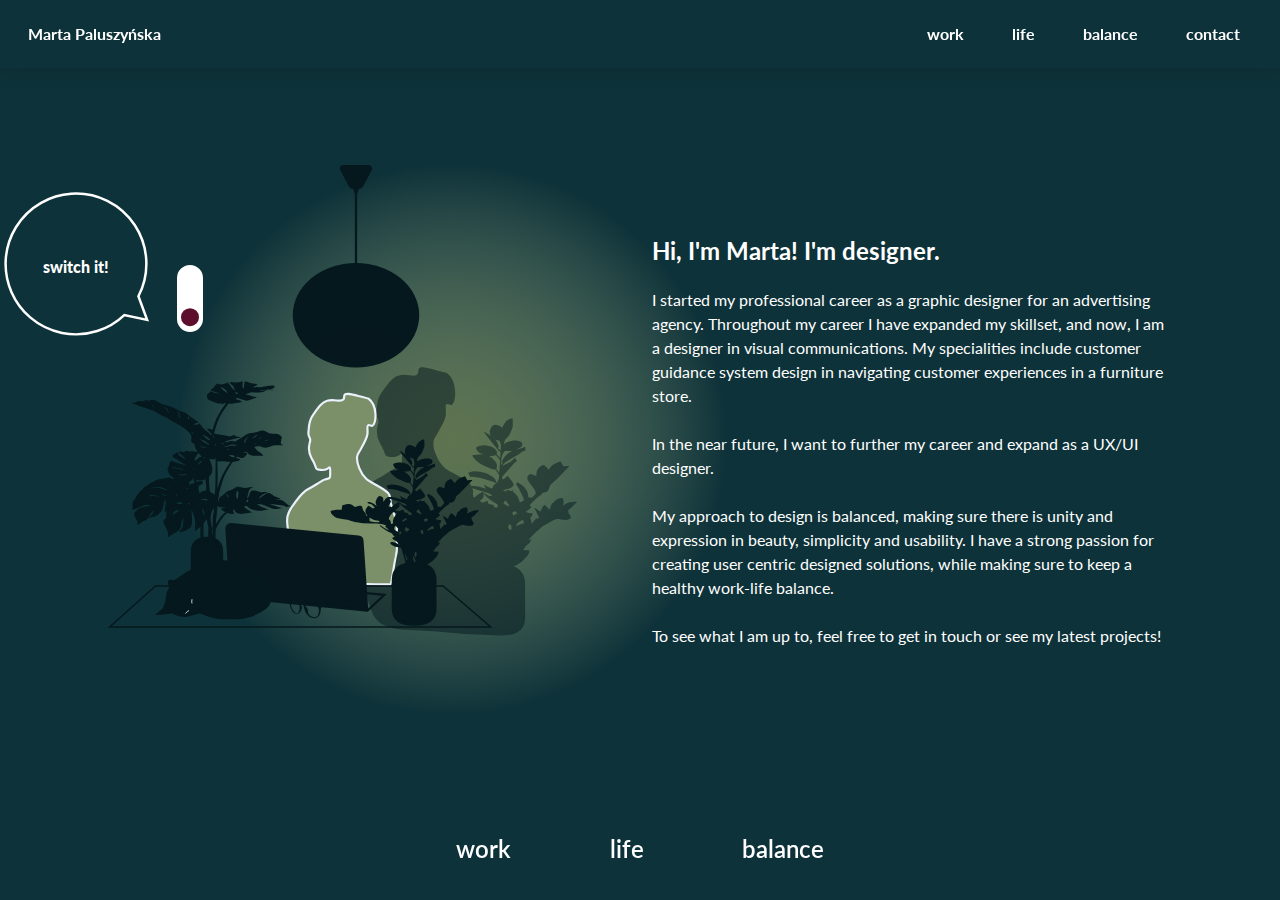
==== index.html @ 0dd23260 "Functions for contact form" ====
<!DOCTYPE html><html><head><meta charSet="utf-8"/><meta http-equiv="x-ua-compatible" content="ie=edge"/><meta name="viewport" content="width=device-width, initial-scale=1, shrink-to-fit=no"/><style data-href="/styles.e9f04a2905cfd42b1a55.css">@keyframes Timeline-module--spinAround--3shVb{0%{transform:rotate(0deg)}to{transform:rotate(359deg)}}.Timeline-module--timeline__item--1wb_O:before{width:1rem;height:1rem;border-radius:50%;background-color:#0e3239}@media screen and (max-width:1023px){.Timeline-module--timeline__item--1wb_O:before{width:.66667rem;height:.66667rem}}.Timeline-module--timeline__item--1wb_O:after{background-color:#0e3239;width:.25rem}@media screen and (max-width:1023px){.Timeline-module--timeline__item--1wb_O:after{width:.125rem}}.Timeline-module--timeline--1zom0{max-width:80%;margin-left:10%;margin-right:5%}.Timeline-module--timeline__row--2Rsdr:last-child .Timeline-module--timeline__item--1wb_O:after{display:none}.Timeline-module--timeline__row--2Rsdr.Timeline-module--row-reverse--ThsFJ{flex-direction:row-reverse}.Timeline-module--timeline__row--2Rsdr.Timeline-module--row-reverse--ThsFJ .Timeline-module--timeline__item--1wb_O{padding-right:5%!important}.Timeline-module--timeline__row--2Rsdr.Timeline-module--row-reverse--ThsFJ .Timeline-module--timeline__item--1wb_O:after,.Timeline-module--timeline__row--2Rsdr.Timeline-module--row-reverse--ThsFJ .Timeline-module--timeline__item--1wb_O:before{left:auto;right:0;transform:translateX(50%)}@media screen and (max-width:1023px){.Timeline-module--timeline__row--2Rsdr.Timeline-module--row-reverse--ThsFJ .Timeline-module--timeline__item--1wb_O:after,.Timeline-module--timeline__row--2Rsdr.Timeline-module--row-reverse--ThsFJ .Timeline-module--timeline__item--1wb_O:before{left:0;right:auto;transform:translateX(-50%)}}.Timeline-module--timeline__row--2Rsdr.Timeline-module--row-reverse--ThsFJ .Timeline-module--timeline__image--clbpn{justify-content:flex-start;padding-left:10%!important}.Timeline-module--timeline__image--clbpn,.Timeline-module--timeline__item--1wb_O{padding-bottom:7%}.Timeline-module--timeline__item--1wb_O{position:relative;padding-left:5%!important}@media screen and (max-width:1023px){.Timeline-module--timeline__item--1wb_O{padding-left:15%!important}}.Timeline-module--timeline__item--1wb_O:after,.Timeline-module--timeline__item--1wb_O:before{content:"";position:absolute;top:1rem;left:0;transform:translateX(-50%)}.Timeline-module--timeline__item--1wb_O:after{height:100%}.Timeline-module--timeline__item--1wb_O .title{margin-bottom:0;line-height:1.3}.Timeline-module--timeline__item--1wb_O .date{margin-bottom:21px}.Timeline-module--timeline__item--1wb_O .button{margin-top:2rem}.Timeline-module--timeline__image--clbpn{padding-right:10%!important;display:flex;align-items:center;justify-content:flex-end}.Timeline-module--timeline__image--clbpn svg{overflow:visible}.Timeline-module--timeline__image--main--39Ttt{justify-content:space-evenly}@media screen and (max-width:1023px){.Timeline-module--timeline__image--clbpn{display:none!important}}@keyframes Dots-module--spinAround--2aaSt{0%{transform:rotate(0deg)}to{transform:rotate(359deg)}}.Dots-module--dot--fF0vj{width:12px;padding-top:12px;display:none;position:relative;margin:0 .5rem}.Dots-module--dot--fF0vj:after,.Dots-module--dot--fF0vj:before{content:"";position:absolute;top:0;left:0;width:100%;height:100%;border-radius:50%}.Dots-module--dot--fF0vj:before{display:block;border:2px solid #fff}.Dots-module--dot--fF0vj:after{display:none;background-color:#fff;width:calc(100% - 6px);height:calc(100% - 6px);top:3px;left:3px}.Dots-module--dots--1yBTw{display:flex;justify-content:center}.Dots-module--dots__wrapper--clcFT{position:absolute;padding-bottom:1rem;bottom:0;left:0;right:0}@media screen and (max-width:1023px){.Dots-module--dot--fF0vj{display:block}}.Dots-module--primary--3fkqx:before{border-color:#5d0923}.Dots-module--primary--3fkqx:after{background-color:#5d0923}.Dots-module--active--qB0cb:after{display:block}.Links-module--link-text--3ig0I{transition:.15s ease-in-out}@keyframes Links-module--spinAround--1_sIM{0%{transform:rotate(0deg)}to{transform:rotate(359deg)}}.Links-module--link--37xx1{width:.5rem;padding-top:.5rem;background-color:#4a4a4a;border-radius:50%}.Links-module--links--1oGUb{display:flex;justify-content:space-between;max-width:400px;align-items:baseline;margin:auto}.Links-module--links-wrapper--1X_ev{position:absolute;top:calc(100vh - 85px);width:100%;z-index:1000}@media screen and (max-width:1023px){.Links-module--links-wrapper--1X_ev{display:none}}.Links-module--link-text--3ig0I{font-size:24px;font-weight:600;color:#5d0e2c;padding:1rem;display:inline-block;transform-origin:center 40px;transform:scale(1);-webkit-font-smoothing:subpixel-antialiased;-webkit-backface-visibility:hidden;backface-visibility:hidden;will-change:transform}.Links-module--link-text--3ig0I.Links-module--active--3kEHR,.Links-module--link-text--3ig0I:hover{transform:scale(1.4) scaleZ(1)}.Links-module--inverse--1I9pp .Links-module--link-text--3ig0I,.Links-module--inverse--1I9pp .Links-module--link-text--3ig0I:hover{color:#fff}.Links-module--link-text--3ig0I:hover{color:#310717}.link-text.active{transform-origin:center 23px;line-height:0}.hero{background-color:rgba(179,199,155,.2);overflow-x:hidden}.hero .subtitle{font-size:1rem;line-height:1.5;max-width:500px;margin:auto}@media screen and (max-width:1023px){.cursor{display:none}}.BalanceImage-module--g--VNE42,.BalanceImage-module--n--1Seui{fill:none}.BalanceImage-module--e--2g13x{stroke:#04181d}.BalanceImage-module--d--268Eb,.BalanceImage-module--e--2g13x,.BalanceImage-module--f--1km-2,.BalanceImage-module--g--VNE42{stroke-miterlimit:10}.BalanceImage-module--e--2g13x,.BalanceImage-module--g--VNE42{stroke-width:4px}.BalanceImage-module--c--3IYfP,.BalanceImage-module--m--7_MqH{fill:#04181d}.BalanceImage-module--d--268Eb{fill:#7b9069}.BalanceImage-module--e--2g13x,.BalanceImage-module--f--1km-2{fill:#fff}.BalanceImage-module--g--VNE42{stroke:#f4f4f4}.BalanceImage-module--i--1cScb{fill:#cfacbe}.BalanceImage-module--l--3eNJf,.BalanceImage-module--m--7_MqH{stroke:none}.BalanceImage-module--balance__image--3-aKa{max-height:60vh}.LifeImage-module--b--3HJOU,.LifeImage-module--f--3pPyJ{fill:none}.LifeImage-module--b--3HJOU,.LifeImage-module--h--2DRuJ{stroke:#04181d}.LifeImage-module--b--3HJOU,.LifeImage-module--f--3pPyJ,.LifeImage-module--h--2DRuJ{stroke-miterlimit:10;stroke-width:2px}.LifeImage-module--g--1Anzk{fill:#fff}.LifeImage-module--d--22EqN{fill:#04181d}.LifeImage-module--f--3pPyJ{stroke:#fff}.LifeImage-module--h--2DRuJ{fill:#7b9069}.LifeImage-module--svg--3Pesb{margin-left:0;max-height:70vh}.navbar__item{transition:.15s ease-in-out}.navbar{font-weight:700}.navbar-item{background-color:transparent!important}.navbar{box-shadow:0 .5em 1em -.125em rgba(0,0,0,.1),0 0 0 1px rgba(0,0,0,.02);padding:.5rem 1rem}@media screen and (max-width:1023px){.navbar{padding:0}}.navbar:not(.is-primary){background-color:#f0f4eb!important}.navbar.is-primary.is-transparent{background-color:#5d0e2c}.navbar.is-index{background-color:#0e3239!important}.navbar__item{padding-left:1.5rem!important;padding-right:1.5rem!important;transform:scale(1);-webkit-font-smoothing:subpixel-antialiased;-webkit-backface-visibility:hidden;backface-visibility:hidden;will-change:transform}.navbar__item.active,.navbar__item:hover{transform:scale(1.4) scaleZ(1)}.is-primary.is-transparent .navbar__item{color:#fff!important}@media screen and (max-width:1023px){.navbar__item,.navbar__item.active,.navbar__item:hover{transform:none;transition:none}}/*! bulma.io v0.8.2 | MIT License | github.com/jgthms/bulma */@keyframes spinAround{0%{transform:rotate(0deg)}to{transform:rotate(359deg)}}.breadcrumb,.button,.delete,.file,.is-unselectable,.modal-close,.pagination-ellipsis,.pagination-link,.pagination-next,.pagination-previous,.tabs{-webkit-touch-callout:none;-webkit-user-select:none;-ms-user-select:none;user-select:none}.navbar-link:not(.is-arrowless):after,.select:not(.is-multiple):not(.is-loading):after{border:3px solid transparent;border-radius:2px;border-right:0;border-top:0;content:" ";display:block;height:.625em;margin-top:-.4375em;pointer-events:none;position:absolute;top:50%;transform:rotate(-45deg);transform-origin:center;width:.625em}.block:not(:last-child),.box:not(:last-child),.breadcrumb:not(:last-child),.content:not(:last-child),.highlight:not(:last-child),.level:not(:last-child),.list:not(:last-child),.message:not(:last-child),.notification:not(:last-child),.pagination:not(:last-child),.progress:not(:last-child),.subtitle:not(:last-child),.table-container:not(:last-child),.table:not(:last-child),.tabs:not(:last-child),.title:not(:last-child){margin-bottom:1.5rem}.delete,.modal-close{-moz-appearance:none;-webkit-appearance:none;background-color:rgba(10,10,10,.2);border:none;border-radius:290486px;cursor:pointer;pointer-events:auto;display:inline-block;flex-grow:0;flex-shrink:0;font-size:0;height:20px;max-height:20px;max-width:20px;min-height:20px;min-width:20px;outline:none;position:relative;vertical-align:top;width:20px}.delete:after,.delete:before,.modal-close:after,.modal-close:before{background-color:#fff;content:"";display:block;left:50%;position:absolute;top:50%;transform:translateX(-50%) translateY(-50%) rotate(45deg);transform-origin:center center}.delete:before,.modal-close:before{height:2px;width:50%}.delete:after,.modal-close:after{height:50%;width:2px}.delete:focus,.delete:hover,.modal-close:focus,.modal-close:hover{background-color:rgba(10,10,10,.3)}.delete:active,.modal-close:active{background-color:rgba(10,10,10,.4)}.is-small.delete,.is-small.modal-close{height:16px;max-height:16px;max-width:16px;min-height:16px;min-width:16px;width:16px}.is-medium.delete,.is-medium.modal-close{height:24px;max-height:24px;max-width:24px;min-height:24px;min-width:24px;width:24px}.is-large.delete,.is-large.modal-close{height:32px;max-height:32px;max-width:32px;min-height:32px;min-width:32px;width:32px}.button.is-loading:after,.control.is-loading:after,.loader,.select.is-loading:after{animation:spinAround .5s linear infinite;border-radius:290486px;border-color:transparent transparent #dbdbdb #dbdbdb;border-style:solid;border-width:2px;content:"";display:block;height:1em;position:relative;width:1em}.hero-video,.image.is-1by1 .has-ratio,.image.is-1by1 img,.image.is-1by2 .has-ratio,.image.is-1by2 img,.image.is-1by3 .has-ratio,.image.is-1by3 img,.image.is-2by1 .has-ratio,.image.is-2by1 img,.image.is-2by3 .has-ratio,.image.is-2by3 img,.image.is-3by1 .has-ratio,.image.is-3by1 img,.image.is-3by2 .has-ratio,.image.is-3by2 img,.image.is-3by4 .has-ratio,.image.is-3by4 img,.image.is-3by5 .has-ratio,.image.is-3by5 img,.image.is-4by3 .has-ratio,.image.is-4by3 img,.image.is-4by5 .has-ratio,.image.is-4by5 img,.image.is-5by3 .has-ratio,.image.is-5by3 img,.image.is-5by4 .has-ratio,.image.is-5by4 img,.image.is-9by16 .has-ratio,.image.is-9by16 img,.image.is-16by9 .has-ratio,.image.is-16by9 img,.image.is-square .has-ratio,.image.is-square img,.is-overlay,.modal,.modal-background{bottom:0;left:0;position:absolute;right:0;top:0}.button,.file-cta,.file-name,.input,.pagination-ellipsis,.pagination-link,.pagination-next,.pagination-previous,.select select,.textarea{-moz-appearance:none;-webkit-appearance:none;align-items:center;border:1px solid transparent;border-radius:4px;box-shadow:none;display:inline-flex;font-size:1rem;height:2.5em;justify-content:flex-start;line-height:1.5;padding:calc(.5em - 1px) calc(.75em - 1px);position:relative;vertical-align:top}.button:active,.button:focus,.file-cta:active,.file-cta:focus,.file-name:active,.file-name:focus,.input:active,.input:focus,.is-active.button,.is-active.file-cta,.is-active.file-name,.is-active.input,.is-active.pagination-ellipsis,.is-active.pagination-link,.is-active.pagination-next,.is-active.pagination-previous,.is-active.textarea,.is-focused.button,.is-focused.file-cta,.is-focused.file-name,.is-focused.input,.is-focused.pagination-ellipsis,.is-focused.pagination-link,.is-focused.pagination-next,.is-focused.pagination-previous,.is-focused.textarea,.pagination-ellipsis:active,.pagination-ellipsis:focus,.pagination-link:active,.pagination-link:focus,.pagination-next:active,.pagination-next:focus,.pagination-previous:active,.pagination-previous:focus,.select select.is-active,.select select.is-focused,.select select:active,.select select:focus,.textarea:active,.textarea:focus{outline:none}.button[disabled],.file-cta[disabled],.file-name[disabled],.input[disabled],.pagination-ellipsis[disabled],.pagination-link[disabled],.pagination-next[disabled],.pagination-previous[disabled],.select fieldset[disabled] select,.select select[disabled],.textarea[disabled],fieldset[disabled] .button,fieldset[disabled] .file-cta,fieldset[disabled] .file-name,fieldset[disabled] .input,fieldset[disabled] .pagination-ellipsis,fieldset[disabled] .pagination-link,fieldset[disabled] .pagination-next,fieldset[disabled] .pagination-previous,fieldset[disabled] .select select,fieldset[disabled] .textarea{cursor:not-allowed}/*! minireset.css v0.0.6 | MIT License | github.com/jgthms/minireset.css */blockquote,body,dd,dl,dt,fieldset,figure,h1,h2,h3,h4,h5,h6,hr,html,iframe,legend,li,ol,p,pre,textarea,ul{margin:0;padding:0}h1,h2,h3,h4,h5,h6{font-size:100%;font-weight:400}ul{list-style:none}button,input,select,textarea{margin:0}html{box-sizing:border-box}*,:after,:before{box-sizing:inherit}img,video{height:auto;max-width:100%}iframe{border:0}table{border-collapse:collapse;border-spacing:0}td,th{padding:0}td:not([align]),th:not([align]){text-align:left}html{background-color:#fff;font-size:16px;-moz-osx-font-smoothing:grayscale;-webkit-font-smoothing:antialiased;min-width:300px;overflow-x:hidden;overflow-y:scroll;text-rendering:optimizeLegibility;-webkit-text-size-adjust:100%;-ms-text-size-adjust:100%;text-size-adjust:100%}article,aside,figure,footer,header,hgroup,section{display:block}body,button,input,select,textarea{font-family:Lato}code,pre{-moz-osx-font-smoothing:auto;-webkit-font-smoothing:auto;font-family:monospace}body{color:#4a4a4a;font-size:1em;font-weight:400;line-height:1.5}a{color:#3273dc;cursor:pointer;text-decoration:none}a strong{color:currentColor}a:hover{color:#363636}code{color:#f14668;font-size:.875em;font-weight:400;padding:.25em .5em}code,hr{background-color:#f5f5f5}hr{border:none;display:block;height:2px;margin:1.5rem 0}img{height:auto;max-width:100%}input[type=checkbox],input[type=radio]{vertical-align:baseline}small{font-size:.875em}span{font-style:inherit;font-weight:inherit}strong{color:#363636;font-weight:700}fieldset{border:none}pre{-webkit-overflow-scrolling:touch;background-color:#f5f5f5;color:#4a4a4a;font-size:.875em;overflow-x:auto;padding:1.25rem 1.5rem;white-space:pre;word-wrap:normal}pre code{background-color:transparent;color:currentColor;font-size:1em;padding:0}table td,table th{vertical-align:top}table td:not([align]),table th:not([align]){text-align:left}table th{color:#363636}.is-clearfix:after{clear:both;content:" ";display:table}.is-pulled-left{float:left!important}.is-pulled-right{float:right!important}.is-clipped{overflow:hidden!important}.is-size-1{font-size:3rem!important}.is-size-2{font-size:2.5rem!important}.is-size-3{font-size:2rem!important}.is-size-4{font-size:1.5rem!important}.is-size-5{font-size:1.25rem!important}.is-size-6{font-size:1rem!important}.is-size-7{font-size:.75rem!important}@media screen and (max-width:768px){.is-size-1-mobile{font-size:3rem!important}.is-size-2-mobile{font-size:2.5rem!important}.is-size-3-mobile{font-size:2rem!important}.is-size-4-mobile{font-size:1.5rem!important}.is-size-5-mobile{font-size:1.25rem!important}.is-size-6-mobile{font-size:1rem!important}.is-size-7-mobile{font-size:.75rem!important}}@media print,screen and (min-width:769px){.is-size-1-tablet{font-size:3rem!important}.is-size-2-tablet{font-size:2.5rem!important}.is-size-3-tablet{font-size:2rem!important}.is-size-4-tablet{font-size:1.5rem!important}.is-size-5-tablet{font-size:1.25rem!important}.is-size-6-tablet{font-size:1rem!important}.is-size-7-tablet{font-size:.75rem!important}}@media screen and (max-width:1023px){.is-size-1-touch{font-size:3rem!important}.is-size-2-touch{font-size:2.5rem!important}.is-size-3-touch{font-size:2rem!important}.is-size-4-touch{font-size:1.5rem!important}.is-size-5-touch{font-size:1.25rem!important}.is-size-6-touch{font-size:1rem!important}.is-size-7-touch{font-size:.75rem!important}}@media screen and (min-width:1024px){.is-size-1-desktop{font-size:3rem!important}.is-size-2-desktop{font-size:2.5rem!important}.is-size-3-desktop{font-size:2rem!important}.is-size-4-desktop{font-size:1.5rem!important}.is-size-5-desktop{font-size:1.25rem!important}.is-size-6-desktop{font-size:1rem!important}.is-size-7-desktop{font-size:.75rem!important}}@media screen and (min-width:1216px){.is-size-1-widescreen{font-size:3rem!important}.is-size-2-widescreen{font-size:2.5rem!important}.is-size-3-widescreen{font-size:2rem!important}.is-size-4-widescreen{font-size:1.5rem!important}.is-size-5-widescreen{font-size:1.25rem!important}.is-size-6-widescreen{font-size:1rem!important}.is-size-7-widescreen{font-size:.75rem!important}}@media screen and (min-width:1408px){.is-size-1-fullhd{font-size:3rem!important}.is-size-2-fullhd{font-size:2.5rem!important}.is-size-3-fullhd{font-size:2rem!important}.is-size-4-fullhd{font-size:1.5rem!important}.is-size-5-fullhd{font-size:1.25rem!important}.is-size-6-fullhd{font-size:1rem!important}.is-size-7-fullhd{font-size:.75rem!important}}.has-text-centered{text-align:center!important}.has-text-justified{text-align:justify!important}.has-text-left{text-align:left!important}.has-text-right{text-align:right!important}@media screen and (max-width:768px){.has-text-centered-mobile{text-align:center!important}}@media print,screen and (min-width:769px){.has-text-centered-tablet{text-align:center!important}}@media screen and (min-width:769px) and (max-width:1023px){.has-text-centered-tablet-only{text-align:center!important}}@media screen and (max-width:1023px){.has-text-centered-touch{text-align:center!important}}@media screen and (min-width:1024px){.has-text-centered-desktop{text-align:center!important}}@media screen and (min-width:1024px) and (max-width:1215px){.has-text-centered-desktop-only{text-align:center!important}}@media screen and (min-width:1216px){.has-text-centered-widescreen{text-align:center!important}}@media screen and (min-width:1216px) and (max-width:1407px){.has-text-centered-widescreen-only{text-align:center!important}}@media screen and (min-width:1408px){.has-text-centered-fullhd{text-align:center!important}}@media screen and (max-width:768px){.has-text-justified-mobile{text-align:justify!important}}@media print,screen and (min-width:769px){.has-text-justified-tablet{text-align:justify!important}}@media screen and (min-width:769px) and (max-width:1023px){.has-text-justified-tablet-only{text-align:justify!important}}@media screen and (max-width:1023px){.has-text-justified-touch{text-align:justify!important}}@media screen and (min-width:1024px){.has-text-justified-desktop{text-align:justify!important}}@media screen and (min-width:1024px) and (max-width:1215px){.has-text-justified-desktop-only{text-align:justify!important}}@media screen and (min-width:1216px){.has-text-justified-widescreen{text-align:justify!important}}@media screen and (min-width:1216px) and (max-width:1407px){.has-text-justified-widescreen-only{text-align:justify!important}}@media screen and (min-width:1408px){.has-text-justified-fullhd{text-align:justify!important}}@media screen and (max-width:768px){.has-text-left-mobile{text-align:left!important}}@media print,screen and (min-width:769px){.has-text-left-tablet{text-align:left!important}}@media screen and (min-width:769px) and (max-width:1023px){.has-text-left-tablet-only{text-align:left!important}}@media screen and (max-width:1023px){.has-text-left-touch{text-align:left!important}}@media screen and (min-width:1024px){.has-text-left-desktop{text-align:left!important}}@media screen and (min-width:1024px) and (max-width:1215px){.has-text-left-desktop-only{text-align:left!important}}@media screen and (min-width:1216px){.has-text-left-widescreen{text-align:left!important}}@media screen and (min-width:1216px) and (max-width:1407px){.has-text-left-widescreen-only{text-align:left!important}}@media screen and (min-width:1408px){.has-text-left-fullhd{text-align:left!important}}@media screen and (max-width:768px){.has-text-right-mobile{text-align:right!important}}@media print,screen and (min-width:769px){.has-text-right-tablet{text-align:right!important}}@media screen and (min-width:769px) and (max-width:1023px){.has-text-right-tablet-only{text-align:right!important}}@media screen and (max-width:1023px){.has-text-right-touch{text-align:right!important}}@media screen and (min-width:1024px){.has-text-right-desktop{text-align:right!important}}@media screen and (min-width:1024px) and (max-width:1215px){.has-text-right-desktop-only{text-align:right!important}}@media screen and (min-width:1216px){.has-text-right-widescreen{text-align:right!important}}@media screen and (min-width:1216px) and (max-width:1407px){.has-text-right-widescreen-only{text-align:right!important}}@media screen and (min-width:1408px){.has-text-right-fullhd{text-align:right!important}}.is-capitalized{text-transform:capitalize!important}.is-lowercase{text-transform:lowercase!important}.is-uppercase{text-transform:uppercase!important}.is-italic{font-style:italic!important}.has-text-white{color:#fff!important}a.has-text-white:focus,a.has-text-white:hover{color:#e6e6e6!important}.has-background-white{background-color:#fff!important}.has-text-black{color:#0a0a0a!important}a.has-text-black:focus,a.has-text-black:hover{color:#000!important}.has-background-black{background-color:#0a0a0a!important}.has-text-light{color:#f5f5f5!important}a.has-text-light:focus,a.has-text-light:hover{color:#dbdbdb!important}.has-background-light{background-color:#f5f5f5!important}.has-text-dark{color:#363636!important}a.has-text-dark:focus,a.has-text-dark:hover{color:#1c1c1c!important}.has-background-dark{background-color:#363636!important}.has-text-primary{color:#5d0923!important}a.has-text-primary:focus,a.has-text-primary:hover{color:#2f0512!important}.has-background-primary{background-color:#5d0923!important}.has-text-link{color:#3273dc!important}a.has-text-link:focus,a.has-text-link:hover{color:#205bbc!important}.has-background-link{background-color:#3273dc!important}.has-text-info{color:#fff!important}a.has-text-info:focus,a.has-text-info:hover{color:#e6e6e6!important}.has-background-info{background-color:#fff!important}.has-text-success{color:#48c774!important}a.has-text-success:focus,a.has-text-success:hover{color:#34a85c!important}.has-background-success{background-color:#48c774!important}.has-text-warning{color:#ffdd57!important}a.has-text-warning:focus,a.has-text-warning:hover{color:#ffd324!important}.has-background-warning{background-color:#ffdd57!important}.has-text-danger{color:#f14668!important}a.has-text-danger:focus,a.has-text-danger:hover{color:#ee1742!important}.has-background-danger{background-color:#f14668!important}.has-text-black-bis{color:#121212!important}.has-background-black-bis{background-color:#121212!important}.has-text-black-ter{color:#242424!important}.has-background-black-ter{background-color:#242424!important}.has-text-grey-darker{color:#363636!important}.has-background-grey-darker{background-color:#363636!important}.has-text-grey-dark{color:#4a4a4a!important}.has-background-grey-dark{background-color:#4a4a4a!important}.has-text-grey{color:#7a7a7a!important}.has-background-grey{background-color:#7a7a7a!important}.has-text-grey-light{color:#b5b5b5!important}.has-background-grey-light{background-color:#b5b5b5!important}.has-text-grey-lighter{color:#dbdbdb!important}.has-background-grey-lighter{background-color:#dbdbdb!important}.has-text-white-ter{color:#f5f5f5!important}.has-background-white-ter{background-color:#f5f5f5!important}.has-text-white-bis{color:#fafafa!important}.has-background-white-bis{background-color:#fafafa!important}.has-text-weight-light{font-weight:300!important}.has-text-weight-normal{font-weight:400!important}.has-text-weight-medium{font-weight:500!important}.has-text-weight-semibold{font-weight:600!important}.has-text-weight-bold{font-weight:700!important}.is-family-primary,.is-family-sans-serif,.is-family-secondary{font-family:BlinkMacSystemFont,-apple-system,Segoe UI,Roboto,Oxygen,Ubuntu,Cantarell,Fira Sans,Droid Sans,Helvetica Neue,Helvetica,Arial,sans-serif!important}.is-family-code,.is-family-monospace{font-family:monospace!important}.is-block{display:block!important}@media screen and (max-width:768px){.is-block-mobile{display:block!important}}@media print,screen and (min-width:769px){.is-block-tablet{display:block!important}}@media screen and (min-width:769px) and (max-width:1023px){.is-block-tablet-only{display:block!important}}@media screen and (max-width:1023px){.is-block-touch{display:block!important}}@media screen and (min-width:1024px){.is-block-desktop{display:block!important}}@media screen and (min-width:1024px) and (max-width:1215px){.is-block-desktop-only{display:block!important}}@media screen and (min-width:1216px){.is-block-widescreen{display:block!important}}@media screen and (min-width:1216px) and (max-width:1407px){.is-block-widescreen-only{display:block!important}}@media screen and (min-width:1408px){.is-block-fullhd{display:block!important}}.is-flex{display:flex!important}@media screen and (max-width:768px){.is-flex-mobile{display:flex!important}}@media print,screen and (min-width:769px){.is-flex-tablet{display:flex!important}}@media screen and (min-width:769px) and (max-width:1023px){.is-flex-tablet-only{display:flex!important}}@media screen and (max-width:1023px){.is-flex-touch{display:flex!important}}@media screen and (min-width:1024px){.is-flex-desktop{display:flex!important}}@media screen and (min-width:1024px) and (max-width:1215px){.is-flex-desktop-only{display:flex!important}}@media screen and (min-width:1216px){.is-flex-widescreen{display:flex!important}}@media screen and (min-width:1216px) and (max-width:1407px){.is-flex-widescreen-only{display:flex!important}}@media screen and (min-width:1408px){.is-flex-fullhd{display:flex!important}}.is-inline{display:inline!important}@media screen and (max-width:768px){.is-inline-mobile{display:inline!important}}@media print,screen and (min-width:769px){.is-inline-tablet{display:inline!important}}@media screen and (min-width:769px) and (max-width:1023px){.is-inline-tablet-only{display:inline!important}}@media screen and (max-width:1023px){.is-inline-touch{display:inline!important}}@media screen and (min-width:1024px){.is-inline-desktop{display:inline!important}}@media screen and (min-width:1024px) and (max-width:1215px){.is-inline-desktop-only{display:inline!important}}@media screen and (min-width:1216px){.is-inline-widescreen{display:inline!important}}@media screen and (min-width:1216px) and (max-width:1407px){.is-inline-widescreen-only{display:inline!important}}@media screen and (min-width:1408px){.is-inline-fullhd{display:inline!important}}.is-inline-block{display:inline-block!important}@media screen and (max-width:768px){.is-inline-block-mobile{display:inline-block!important}}@media print,screen and (min-width:769px){.is-inline-block-tablet{display:inline-block!important}}@media screen and (min-width:769px) and (max-width:1023px){.is-inline-block-tablet-only{display:inline-block!important}}@media screen and (max-width:1023px){.is-inline-block-touch{display:inline-block!important}}@media screen and (min-width:1024px){.is-inline-block-desktop{display:inline-block!important}}@media screen and (min-width:1024px) and (max-width:1215px){.is-inline-block-desktop-only{display:inline-block!important}}@media screen and (min-width:1216px){.is-inline-block-widescreen{display:inline-block!important}}@media screen and (min-width:1216px) and (max-width:1407px){.is-inline-block-widescreen-only{display:inline-block!important}}@media screen and (min-width:1408px){.is-inline-block-fullhd{display:inline-block!important}}.is-inline-flex{display:inline-flex!important}@media screen and (max-width:768px){.is-inline-flex-mobile{display:inline-flex!important}}@media print,screen and (min-width:769px){.is-inline-flex-tablet{display:inline-flex!important}}@media screen and (min-width:769px) and (max-width:1023px){.is-inline-flex-tablet-only{display:inline-flex!important}}@media screen and (max-width:1023px){.is-inline-flex-touch{display:inline-flex!important}}@media screen and (min-width:1024px){.is-inline-flex-desktop{display:inline-flex!important}}@media screen and (min-width:1024px) and (max-width:1215px){.is-inline-flex-desktop-only{display:inline-flex!important}}@media screen and (min-width:1216px){.is-inline-flex-widescreen{display:inline-flex!important}}@media screen and (min-width:1216px) and (max-width:1407px){.is-inline-flex-widescreen-only{display:inline-flex!important}}@media screen and (min-width:1408px){.is-inline-flex-fullhd{display:inline-flex!important}}.is-hidden{display:none!important}.is-sr-only{border:none!important;clip:rect(0,0,0,0)!important;height:.01em!important;overflow:hidden!important;padding:0!important;position:absolute!important;white-space:nowrap!important;width:.01em!important}@media screen and (max-width:768px){.is-hidden-mobile{display:none!important}}@media print,screen and (min-width:769px){.is-hidden-tablet{display:none!important}}@media screen and (min-width:769px) and (max-width:1023px){.is-hidden-tablet-only{display:none!important}}@media screen and (max-width:1023px){.is-hidden-touch{display:none!important}}@media screen and (min-width:1024px){.is-hidden-desktop{display:none!important}}@media screen and (min-width:1024px) and (max-width:1215px){.is-hidden-desktop-only{display:none!important}}@media screen and (min-width:1216px){.is-hidden-widescreen{display:none!important}}@media screen and (min-width:1216px) and (max-width:1407px){.is-hidden-widescreen-only{display:none!important}}@media screen and (min-width:1408px){.is-hidden-fullhd{display:none!important}}.is-invisible{visibility:hidden!important}@media screen and (max-width:768px){.is-invisible-mobile{visibility:hidden!important}}@media print,screen and (min-width:769px){.is-invisible-tablet{visibility:hidden!important}}@media screen and (min-width:769px) and (max-width:1023px){.is-invisible-tablet-only{visibility:hidden!important}}@media screen and (max-width:1023px){.is-invisible-touch{visibility:hidden!important}}@media screen and (min-width:1024px){.is-invisible-desktop{visibility:hidden!important}}@media screen and (min-width:1024px) and (max-width:1215px){.is-invisible-desktop-only{visibility:hidden!important}}@media screen and (min-width:1216px){.is-invisible-widescreen{visibility:hidden!important}}@media screen and (min-width:1216px) and (max-width:1407px){.is-invisible-widescreen-only{visibility:hidden!important}}@media screen and (min-width:1408px){.is-invisible-fullhd{visibility:hidden!important}}.is-marginless{margin:0!important}.is-paddingless{padding:0!important}.is-radiusless{border-radius:0!important}.is-shadowless{box-shadow:none!important}.is-relative{position:relative!important}.box{background-color:#fff;border-radius:6px;box-shadow:0 .5em 1em -.125em rgba(0,0,0,.1),0 0 0 1px rgba(0,0,0,.02);color:#4a4a4a;display:block;padding:1.25rem}a.box:focus,a.box:hover{box-shadow:0 .5em 1em -.125em rgba(10,10,10,.1),0 0 0 1px #3273dc}a.box:active{box-shadow:inset 0 1px 2px rgba(10,10,10,.2),0 0 0 1px #3273dc}.button{background-color:#fff;border-color:#dbdbdb;border-width:1px;color:#363636;cursor:pointer;justify-content:center;padding:calc(.5em - 1px) 1em;text-align:center;white-space:nowrap}.button strong{color:inherit}.button .icon,.button .icon.is-large,.button .icon.is-medium,.button .icon.is-small{height:1.5em;width:1.5em}.button .icon:first-child:not(:last-child){margin-left:calc(-.5em - 1px);margin-right:.25em}.button .icon:last-child:not(:first-child){margin-left:.25em;margin-right:calc(-.5em - 1px)}.button .icon:first-child:last-child{margin-left:calc(-.5em - 1px);margin-right:calc(-.5em - 1px)}.button.is-hovered,.button:hover{border-color:#b5b5b5;color:#363636}.button.is-focused,.button:focus{border-color:#3273dc;color:#363636}.button.is-focused:not(:active),.button:focus:not(:active){box-shadow:0 0 0 .125em rgba(50,115,220,.25)}.button.is-active,.button:active{border-color:#4a4a4a;color:#363636}.button.is-text{background-color:transparent;border-color:transparent;color:#4a4a4a;text-decoration:underline}.button.is-text.is-focused,.button.is-text.is-hovered,.button.is-text:focus,.button.is-text:hover{background-color:#f5f5f5;color:#363636}.button.is-text.is-active,.button.is-text:active{background-color:#e8e8e8;color:#363636}.button.is-text[disabled],fieldset[disabled] .button.is-text{background-color:transparent;border-color:transparent;box-shadow:none}.button.is-white{background-color:#fff;border-color:transparent;color:#0a0a0a}.button.is-white.is-hovered,.button.is-white:hover{background-color:#f9f9f9;border-color:transparent;color:#0a0a0a}.button.is-white.is-focused,.button.is-white:focus{border-color:transparent;color:#0a0a0a}.button.is-white.is-focused:not(:active),.button.is-white:focus:not(:active){box-shadow:0 0 0 .125em hsla(0,0%,100%,.25)}.button.is-white.is-active,.button.is-white:active{background-color:#f2f2f2;border-color:transparent;color:#0a0a0a}.button.is-white[disabled],fieldset[disabled] .button.is-white{background-color:#fff;border-color:transparent;box-shadow:none}.button.is-white.is-inverted{background-color:#0a0a0a;color:#fff}.button.is-white.is-inverted.is-hovered,.button.is-white.is-inverted:hover{background-color:#000}.button.is-white.is-inverted[disabled],fieldset[disabled] .button.is-white.is-inverted{background-color:#0a0a0a;border-color:transparent;box-shadow:none;color:#fff}.button.is-white.is-loading:after{border-color:transparent transparent #0a0a0a #0a0a0a!important}.button.is-white.is-outlined{background-color:transparent;border-color:#fff;color:#fff}.button.is-white.is-outlined.is-focused,.button.is-white.is-outlined.is-hovered,.button.is-white.is-outlined:focus,.button.is-white.is-outlined:hover{background-color:#fff;border-color:#fff;color:#0a0a0a}.button.is-white.is-outlined.is-loading:after{border-color:transparent transparent #fff #fff!important}.button.is-white.is-outlined.is-loading.is-focused:after,.button.is-white.is-outlined.is-loading.is-hovered:after,.button.is-white.is-outlined.is-loading:focus:after,.button.is-white.is-outlined.is-loading:hover:after{border-color:transparent transparent #0a0a0a #0a0a0a!important}.button.is-white.is-outlined[disabled],fieldset[disabled] .button.is-white.is-outlined{background-color:transparent;border-color:#fff;box-shadow:none;color:#fff}.button.is-white.is-inverted.is-outlined{background-color:transparent;border-color:#0a0a0a;color:#0a0a0a}.button.is-white.is-inverted.is-outlined.is-focused,.button.is-white.is-inverted.is-outlined.is-hovered,.button.is-white.is-inverted.is-outlined:focus,.button.is-white.is-inverted.is-outlined:hover{background-color:#0a0a0a;color:#fff}.button.is-white.is-inverted.is-outlined.is-loading.is-focused:after,.button.is-white.is-inverted.is-outlined.is-loading.is-hovered:after,.button.is-white.is-inverted.is-outlined.is-loading:focus:after,.button.is-white.is-inverted.is-outlined.is-loading:hover:after{border-color:transparent transparent #fff #fff!important}.button.is-white.is-inverted.is-outlined[disabled],fieldset[disabled] .button.is-white.is-inverted.is-outlined{background-color:transparent;border-color:#0a0a0a;box-shadow:none;color:#0a0a0a}.button.is-black{background-color:#0a0a0a;border-color:transparent;color:#fff}.button.is-black.is-hovered,.button.is-black:hover{background-color:#040404;border-color:transparent;color:#fff}.button.is-black.is-focused,.button.is-black:focus{border-color:transparent;color:#fff}.button.is-black.is-focused:not(:active),.button.is-black:focus:not(:active){box-shadow:0 0 0 .125em rgba(10,10,10,.25)}.button.is-black.is-active,.button.is-black:active{background-color:#000;border-color:transparent;color:#fff}.button.is-black[disabled],fieldset[disabled] .button.is-black{background-color:#0a0a0a;border-color:transparent;box-shadow:none}.button.is-black.is-inverted{background-color:#fff;color:#0a0a0a}.button.is-black.is-inverted.is-hovered,.button.is-black.is-inverted:hover{background-color:#f2f2f2}.button.is-black.is-inverted[disabled],fieldset[disabled] .button.is-black.is-inverted{background-color:#fff;border-color:transparent;box-shadow:none;color:#0a0a0a}.button.is-black.is-loading:after{border-color:transparent transparent #fff #fff!important}.button.is-black.is-outlined{background-color:transparent;border-color:#0a0a0a;color:#0a0a0a}.button.is-black.is-outlined.is-focused,.button.is-black.is-outlined.is-hovered,.button.is-black.is-outlined:focus,.button.is-black.is-outlined:hover{background-color:#0a0a0a;border-color:#0a0a0a;color:#fff}.button.is-black.is-outlined.is-loading:after{border-color:transparent transparent #0a0a0a #0a0a0a!important}.button.is-black.is-outlined.is-loading.is-focused:after,.button.is-black.is-outlined.is-loading.is-hovered:after,.button.is-black.is-outlined.is-loading:focus:after,.button.is-black.is-outlined.is-loading:hover:after{border-color:transparent transparent #fff #fff!important}.button.is-black.is-outlined[disabled],fieldset[disabled] .button.is-black.is-outlined{background-color:transparent;border-color:#0a0a0a;box-shadow:none;color:#0a0a0a}.button.is-black.is-inverted.is-outlined{background-color:transparent;border-color:#fff;color:#fff}.button.is-black.is-inverted.is-outlined.is-focused,.button.is-black.is-inverted.is-outlined.is-hovered,.button.is-black.is-inverted.is-outlined:focus,.button.is-black.is-inverted.is-outlined:hover{background-color:#fff;color:#0a0a0a}.button.is-black.is-inverted.is-outlined.is-loading.is-focused:after,.button.is-black.is-inverted.is-outlined.is-loading.is-hovered:after,.button.is-black.is-inverted.is-outlined.is-loading:focus:after,.button.is-black.is-inverted.is-outlined.is-loading:hover:after{border-color:transparent transparent #0a0a0a #0a0a0a!important}.button.is-black.is-inverted.is-outlined[disabled],fieldset[disabled] .button.is-black.is-inverted.is-outlined{background-color:transparent;border-color:#fff;box-shadow:none;color:#fff}.button.is-light{background-color:#f5f5f5;border-color:transparent;color:rgba(0,0,0,.7)}.button.is-light.is-hovered,.button.is-light:hover{background-color:#eee;border-color:transparent;color:rgba(0,0,0,.7)}.button.is-light.is-focused,.button.is-light:focus{border-color:transparent;color:rgba(0,0,0,.7)}.button.is-light.is-focused:not(:active),.button.is-light:focus:not(:active){box-shadow:0 0 0 .125em hsla(0,0%,96.1%,.25)}.button.is-light.is-active,.button.is-light:active{background-color:#e8e8e8;border-color:transparent;color:rgba(0,0,0,.7)}.button.is-light[disabled],fieldset[disabled] .button.is-light{background-color:#f5f5f5;border-color:transparent;box-shadow:none}.button.is-light.is-inverted{color:#f5f5f5}.button.is-light.is-inverted,.button.is-light.is-inverted.is-hovered,.button.is-light.is-inverted:hover{background-color:rgba(0,0,0,.7)}.button.is-light.is-inverted[disabled],fieldset[disabled] .button.is-light.is-inverted{background-color:rgba(0,0,0,.7);border-color:transparent;box-shadow:none;color:#f5f5f5}.button.is-light.is-loading:after{border-color:transparent transparent rgba(0,0,0,.7) rgba(0,0,0,.7)!important}.button.is-light.is-outlined{background-color:transparent;border-color:#f5f5f5;color:#f5f5f5}.button.is-light.is-outlined.is-focused,.button.is-light.is-outlined.is-hovered,.button.is-light.is-outlined:focus,.button.is-light.is-outlined:hover{background-color:#f5f5f5;border-color:#f5f5f5;color:rgba(0,0,0,.7)}.button.is-light.is-outlined.is-loading:after{border-color:transparent transparent #f5f5f5 #f5f5f5!important}.button.is-light.is-outlined.is-loading.is-focused:after,.button.is-light.is-outlined.is-loading.is-hovered:after,.button.is-light.is-outlined.is-loading:focus:after,.button.is-light.is-outlined.is-loading:hover:after{border-color:transparent transparent rgba(0,0,0,.7) rgba(0,0,0,.7)!important}.button.is-light.is-outlined[disabled],fieldset[disabled] .button.is-light.is-outlined{background-color:transparent;border-color:#f5f5f5;box-shadow:none;color:#f5f5f5}.button.is-light.is-inverted.is-outlined{background-color:transparent;border-color:rgba(0,0,0,.7);color:rgba(0,0,0,.7)}.button.is-light.is-inverted.is-outlined.is-focused,.button.is-light.is-inverted.is-outlined.is-hovered,.button.is-light.is-inverted.is-outlined:focus,.button.is-light.is-inverted.is-outlined:hover{background-color:rgba(0,0,0,.7);color:#f5f5f5}.button.is-light.is-inverted.is-outlined.is-loading.is-focused:after,.button.is-light.is-inverted.is-outlined.is-loading.is-hovered:after,.button.is-light.is-inverted.is-outlined.is-loading:focus:after,.button.is-light.is-inverted.is-outlined.is-loading:hover:after{border-color:transparent transparent #f5f5f5 #f5f5f5!important}.button.is-light.is-inverted.is-outlined[disabled],fieldset[disabled] .button.is-light.is-inverted.is-outlined{background-color:transparent;border-color:rgba(0,0,0,.7);box-shadow:none;color:rgba(0,0,0,.7)}.button.is-dark{background-color:#363636;border-color:transparent;color:#fff}.button.is-dark.is-hovered,.button.is-dark:hover{background-color:#2f2f2f;border-color:transparent;color:#fff}.button.is-dark.is-focused,.button.is-dark:focus{border-color:transparent;color:#fff}.button.is-dark.is-focused:not(:active),.button.is-dark:focus:not(:active){box-shadow:0 0 0 .125em rgba(54,54,54,.25)}.button.is-dark.is-active,.button.is-dark:active{background-color:#292929;border-color:transparent;color:#fff}.button.is-dark[disabled],fieldset[disabled] .button.is-dark{background-color:#363636;border-color:transparent;box-shadow:none}.button.is-dark.is-inverted{background-color:#fff;color:#363636}.button.is-dark.is-inverted.is-hovered,.button.is-dark.is-inverted:hover{background-color:#f2f2f2}.button.is-dark.is-inverted[disabled],fieldset[disabled] .button.is-dark.is-inverted{background-color:#fff;border-color:transparent;box-shadow:none;color:#363636}.button.is-dark.is-loading:after{border-color:transparent transparent #fff #fff!important}.button.is-dark.is-outlined{background-color:transparent;border-color:#363636;color:#363636}.button.is-dark.is-outlined.is-focused,.button.is-dark.is-outlined.is-hovered,.button.is-dark.is-outlined:focus,.button.is-dark.is-outlined:hover{background-color:#363636;border-color:#363636;color:#fff}.button.is-dark.is-outlined.is-loading:after{border-color:transparent transparent #363636 #363636!important}.button.is-dark.is-outlined.is-loading.is-focused:after,.button.is-dark.is-outlined.is-loading.is-hovered:after,.button.is-dark.is-outlined.is-loading:focus:after,.button.is-dark.is-outlined.is-loading:hover:after{border-color:transparent transparent #fff #fff!important}.button.is-dark.is-outlined[disabled],fieldset[disabled] .button.is-dark.is-outlined{background-color:transparent;border-color:#363636;box-shadow:none;color:#363636}.button.is-dark.is-inverted.is-outlined{background-color:transparent;border-color:#fff;color:#fff}.button.is-dark.is-inverted.is-outlined.is-focused,.button.is-dark.is-inverted.is-outlined.is-hovered,.button.is-dark.is-inverted.is-outlined:focus,.button.is-dark.is-inverted.is-outlined:hover{background-color:#fff;color:#363636}.button.is-dark.is-inverted.is-outlined.is-loading.is-focused:after,.button.is-dark.is-inverted.is-outlined.is-loading.is-hovered:after,.button.is-dark.is-inverted.is-outlined.is-loading:focus:after,.button.is-dark.is-inverted.is-outlined.is-loading:hover:after{border-color:transparent transparent #363636 #363636!important}.button.is-dark.is-inverted.is-outlined[disabled],fieldset[disabled] .button.is-dark.is-inverted.is-outlined{background-color:transparent;border-color:#fff;box-shadow:none;color:#fff}.button.is-primary{background-color:#5d0923;border-color:transparent;color:#fff}.button.is-primary.is-hovered,.button.is-primary:hover{background-color:#51081f;border-color:transparent;color:#fff}.button.is-primary.is-focused,.button.is-primary:focus{border-color:transparent;color:#fff}.button.is-primary.is-focused:not(:active),.button.is-primary:focus:not(:active){box-shadow:0 0 0 .125em rgba(93,9,35,.25)}.button.is-primary.is-active,.button.is-primary:active{background-color:#46071a;border-color:transparent;color:#fff}.button.is-primary[disabled],fieldset[disabled] .button.is-primary{background-color:#5d0923;border-color:transparent;box-shadow:none}.button.is-primary.is-inverted{background-color:#fff;color:#5d0923}.button.is-primary.is-inverted.is-hovered,.button.is-primary.is-inverted:hover{background-color:#f2f2f2}.button.is-primary.is-inverted[disabled],fieldset[disabled] .button.is-primary.is-inverted{background-color:#fff;border-color:transparent;box-shadow:none;color:#5d0923}.button.is-primary.is-loading:after{border-color:transparent transparent #fff #fff!important}.button.is-primary.is-outlined{background-color:transparent;border-color:#5d0923;color:#5d0923}.button.is-primary.is-outlined.is-focused,.button.is-primary.is-outlined.is-hovered,.button.is-primary.is-outlined:focus,.button.is-primary.is-outlined:hover{background-color:#5d0923;border-color:#5d0923;color:#fff}.button.is-primary.is-outlined.is-loading:after{border-color:transparent transparent #5d0923 #5d0923!important}.button.is-primary.is-outlined.is-loading.is-focused:after,.button.is-primary.is-outlined.is-loading.is-hovered:after,.button.is-primary.is-outlined.is-loading:focus:after,.button.is-primary.is-outlined.is-loading:hover:after{border-color:transparent transparent #fff #fff!important}.button.is-primary.is-outlined[disabled],fieldset[disabled] .button.is-primary.is-outlined{background-color:transparent;border-color:#5d0923;box-shadow:none;color:#5d0923}.button.is-primary.is-inverted.is-outlined{background-color:transparent;border-color:#fff;color:#fff}.button.is-primary.is-inverted.is-outlined.is-focused,.button.is-primary.is-inverted.is-outlined.is-hovered,.button.is-primary.is-inverted.is-outlined:focus,.button.is-primary.is-inverted.is-outlined:hover{background-color:#fff;color:#5d0923}.button.is-primary.is-inverted.is-outlined.is-loading.is-focused:after,.button.is-primary.is-inverted.is-outlined.is-loading.is-hovered:after,.button.is-primary.is-inverted.is-outlined.is-loading:focus:after,.button.is-primary.is-inverted.is-outlined.is-loading:hover:after{border-color:transparent transparent #5d0923 #5d0923!important}.button.is-primary.is-inverted.is-outlined[disabled],fieldset[disabled] .button.is-primary.is-inverted.is-outlined{background-color:transparent;border-color:#fff;box-shadow:none;color:#fff}.button.is-primary.is-light{background-color:#fdecf2;color:#eb2e68}.button.is-primary.is-light.is-hovered,.button.is-primary.is-light:hover{background-color:#fce1e9;border-color:transparent;color:#eb2e68}.button.is-primary.is-light.is-active,.button.is-primary.is-light:active{background-color:#fbd5e1;border-color:transparent;color:#eb2e68}.button.is-link{background-color:#3273dc;border-color:transparent;color:#fff}.button.is-link.is-hovered,.button.is-link:hover{background-color:#276cda;border-color:transparent;color:#fff}.button.is-link.is-focused,.button.is-link:focus{border-color:transparent;color:#fff}.button.is-link.is-focused:not(:active),.button.is-link:focus:not(:active){box-shadow:0 0 0 .125em rgba(50,115,220,.25)}.button.is-link.is-active,.button.is-link:active{background-color:#2366d1;border-color:transparent;color:#fff}.button.is-link[disabled],fieldset[disabled] .button.is-link{background-color:#3273dc;border-color:transparent;box-shadow:none}.button.is-link.is-inverted{background-color:#fff;color:#3273dc}.button.is-link.is-inverted.is-hovered,.button.is-link.is-inverted:hover{background-color:#f2f2f2}.button.is-link.is-inverted[disabled],fieldset[disabled] .button.is-link.is-inverted{background-color:#fff;border-color:transparent;box-shadow:none;color:#3273dc}.button.is-link.is-loading:after{border-color:transparent transparent #fff #fff!important}.button.is-link.is-outlined{background-color:transparent;border-color:#3273dc;color:#3273dc}.button.is-link.is-outlined.is-focused,.button.is-link.is-outlined.is-hovered,.button.is-link.is-outlined:focus,.button.is-link.is-outlined:hover{background-color:#3273dc;border-color:#3273dc;color:#fff}.button.is-link.is-outlined.is-loading:after{border-color:transparent transparent #3273dc #3273dc!important}.button.is-link.is-outlined.is-loading.is-focused:after,.button.is-link.is-outlined.is-loading.is-hovered:after,.button.is-link.is-outlined.is-loading:focus:after,.button.is-link.is-outlined.is-loading:hover:after{border-color:transparent transparent #fff #fff!important}.button.is-link.is-outlined[disabled],fieldset[disabled] .button.is-link.is-outlined{background-color:transparent;border-color:#3273dc;box-shadow:none;color:#3273dc}.button.is-link.is-inverted.is-outlined{background-color:transparent;border-color:#fff;color:#fff}.button.is-link.is-inverted.is-outlined.is-focused,.button.is-link.is-inverted.is-outlined.is-hovered,.button.is-link.is-inverted.is-outlined:focus,.button.is-link.is-inverted.is-outlined:hover{background-color:#fff;color:#3273dc}.button.is-link.is-inverted.is-outlined.is-loading.is-focused:after,.button.is-link.is-inverted.is-outlined.is-loading.is-hovered:after,.button.is-link.is-inverted.is-outlined.is-loading:focus:after,.button.is-link.is-inverted.is-outlined.is-loading:hover:after{border-color:transparent transparent #3273dc #3273dc!important}.button.is-link.is-inverted.is-outlined[disabled],fieldset[disabled] .button.is-link.is-inverted.is-outlined{background-color:transparent;border-color:#fff;box-shadow:none;color:#fff}.button.is-link.is-light{background-color:#eef3fc;color:#2160c4}.button.is-link.is-light.is-hovered,.button.is-link.is-light:hover{background-color:#e3ecfa;border-color:transparent;color:#2160c4}.button.is-link.is-light.is-active,.button.is-link.is-light:active{background-color:#d8e4f8;border-color:transparent;color:#2160c4}.button.is-info{background-color:#fff;border-color:transparent;color:rgba(0,0,0,.7)}.button.is-info.is-hovered,.button.is-info:hover{background-color:#f9f9f9;border-color:transparent;color:rgba(0,0,0,.7)}.button.is-info.is-focused,.button.is-info:focus{border-color:transparent;color:rgba(0,0,0,.7)}.button.is-info.is-focused:not(:active),.button.is-info:focus:not(:active){box-shadow:0 0 0 .125em hsla(0,0%,100%,.25)}.button.is-info.is-active,.button.is-info:active{background-color:#f2f2f2;border-color:transparent;color:rgba(0,0,0,.7)}.button.is-info[disabled],fieldset[disabled] .button.is-info{background-color:#fff;border-color:transparent;box-shadow:none}.button.is-info.is-inverted{color:#fff}.button.is-info.is-inverted,.button.is-info.is-inverted.is-hovered,.button.is-info.is-inverted:hover{background-color:rgba(0,0,0,.7)}.button.is-info.is-inverted[disabled],fieldset[disabled] .button.is-info.is-inverted{background-color:rgba(0,0,0,.7);border-color:transparent;box-shadow:none;color:#fff}.button.is-info.is-loading:after{border-color:transparent transparent rgba(0,0,0,.7) rgba(0,0,0,.7)!important}.button.is-info.is-outlined{background-color:transparent;border-color:#fff;color:#fff}.button.is-info.is-outlined.is-focused,.button.is-info.is-outlined.is-hovered,.button.is-info.is-outlined:focus,.button.is-info.is-outlined:hover{background-color:#fff;border-color:#fff;color:rgba(0,0,0,.7)}.button.is-info.is-outlined.is-loading:after{border-color:transparent transparent #fff #fff!important}.button.is-info.is-outlined.is-loading.is-focused:after,.button.is-info.is-outlined.is-loading.is-hovered:after,.button.is-info.is-outlined.is-loading:focus:after,.button.is-info.is-outlined.is-loading:hover:after{border-color:transparent transparent rgba(0,0,0,.7) rgba(0,0,0,.7)!important}.button.is-info.is-outlined[disabled],fieldset[disabled] .button.is-info.is-outlined{background-color:transparent;border-color:#fff;box-shadow:none;color:#fff}.button.is-info.is-inverted.is-outlined{background-color:transparent;border-color:rgba(0,0,0,.7);color:rgba(0,0,0,.7)}.button.is-info.is-inverted.is-outlined.is-focused,.button.is-info.is-inverted.is-outlined.is-hovered,.button.is-info.is-inverted.is-outlined:focus,.button.is-info.is-inverted.is-outlined:hover{background-color:rgba(0,0,0,.7);color:#fff}.button.is-info.is-inverted.is-outlined.is-loading.is-focused:after,.button.is-info.is-inverted.is-outlined.is-loading.is-hovered:after,.button.is-info.is-inverted.is-outlined.is-loading:focus:after,.button.is-info.is-inverted.is-outlined.is-loading:hover:after{border-color:transparent transparent #fff #fff!important}.button.is-info.is-inverted.is-outlined[disabled],fieldset[disabled] .button.is-info.is-inverted.is-outlined{background-color:transparent;border-color:rgba(0,0,0,.7);box-shadow:none;color:rgba(0,0,0,.7)}.button.is-info.is-light{background-color:#fff;color:#4a4a4a}.button.is-info.is-light.is-hovered,.button.is-info.is-light:hover{background-color:#f9f9f9;border-color:transparent;color:#4a4a4a}.button.is-info.is-light.is-active,.button.is-info.is-light:active{background-color:#f2f2f2;border-color:transparent;color:#4a4a4a}.button.is-success{background-color:#48c774;border-color:transparent;color:#fff}.button.is-success.is-hovered,.button.is-success:hover{background-color:#3ec46d;border-color:transparent;color:#fff}.button.is-success.is-focused,.button.is-success:focus{border-color:transparent;color:#fff}.button.is-success.is-focused:not(:active),.button.is-success:focus:not(:active){box-shadow:0 0 0 .125em rgba(72,199,116,.25)}.button.is-success.is-active,.button.is-success:active{background-color:#3abb67;border-color:transparent;color:#fff}.button.is-success[disabled],fieldset[disabled] .button.is-success{background-color:#48c774;border-color:transparent;box-shadow:none}.button.is-success.is-inverted{background-color:#fff;color:#48c774}.button.is-success.is-inverted.is-hovered,.button.is-success.is-inverted:hover{background-color:#f2f2f2}.button.is-success.is-inverted[disabled],fieldset[disabled] .button.is-success.is-inverted{background-color:#fff;border-color:transparent;box-shadow:none;color:#48c774}.button.is-success.is-loading:after{border-color:transparent transparent #fff #fff!important}.button.is-success.is-outlined{background-color:transparent;border-color:#48c774;color:#48c774}.button.is-success.is-outlined.is-focused,.button.is-success.is-outlined.is-hovered,.button.is-success.is-outlined:focus,.button.is-success.is-outlined:hover{background-color:#48c774;border-color:#48c774;color:#fff}.button.is-success.is-outlined.is-loading:after{border-color:transparent transparent #48c774 #48c774!important}.button.is-success.is-outlined.is-loading.is-focused:after,.button.is-success.is-outlined.is-loading.is-hovered:after,.button.is-success.is-outlined.is-loading:focus:after,.button.is-success.is-outlined.is-loading:hover:after{border-color:transparent transparent #fff #fff!important}.button.is-success.is-outlined[disabled],fieldset[disabled] .button.is-success.is-outlined{background-color:transparent;border-color:#48c774;box-shadow:none;color:#48c774}.button.is-success.is-inverted.is-outlined{background-color:transparent;border-color:#fff;color:#fff}.button.is-success.is-inverted.is-outlined.is-focused,.button.is-success.is-inverted.is-outlined.is-hovered,.button.is-success.is-inverted.is-outlined:focus,.button.is-success.is-inverted.is-outlined:hover{background-color:#fff;color:#48c774}.button.is-success.is-inverted.is-outlined.is-loading.is-focused:after,.button.is-success.is-inverted.is-outlined.is-loading.is-hovered:after,.button.is-success.is-inverted.is-outlined.is-loading:focus:after,.button.is-success.is-inverted.is-outlined.is-loading:hover:after{border-color:transparent transparent #48c774 #48c774!important}.button.is-success.is-inverted.is-outlined[disabled],fieldset[disabled] .button.is-success.is-inverted.is-outlined{background-color:transparent;border-color:#fff;box-shadow:none;color:#fff}.button.is-success.is-light{background-color:#effaf3;color:#257942}.button.is-success.is-light.is-hovered,.button.is-success.is-light:hover{background-color:#e6f7ec;border-color:transparent;color:#257942}.button.is-success.is-light.is-active,.button.is-success.is-light:active{background-color:#dcf4e4;border-color:transparent;color:#257942}.button.is-warning{background-color:#ffdd57;border-color:transparent;color:rgba(0,0,0,.7)}.button.is-warning.is-hovered,.button.is-warning:hover{background-color:#ffdb4a;border-color:transparent;color:rgba(0,0,0,.7)}.button.is-warning.is-focused,.button.is-warning:focus{border-color:transparent;color:rgba(0,0,0,.7)}.button.is-warning.is-focused:not(:active),.button.is-warning:focus:not(:active){box-shadow:0 0 0 .125em rgba(255,221,87,.25)}.button.is-warning.is-active,.button.is-warning:active{background-color:#ffd83d;border-color:transparent;color:rgba(0,0,0,.7)}.button.is-warning[disabled],fieldset[disabled] .button.is-warning{background-color:#ffdd57;border-color:transparent;box-shadow:none}.button.is-warning.is-inverted{color:#ffdd57}.button.is-warning.is-inverted,.button.is-warning.is-inverted.is-hovered,.button.is-warning.is-inverted:hover{background-color:rgba(0,0,0,.7)}.button.is-warning.is-inverted[disabled],fieldset[disabled] .button.is-warning.is-inverted{background-color:rgba(0,0,0,.7);border-color:transparent;box-shadow:none;color:#ffdd57}.button.is-warning.is-loading:after{border-color:transparent transparent rgba(0,0,0,.7) rgba(0,0,0,.7)!important}.button.is-warning.is-outlined{background-color:transparent;border-color:#ffdd57;color:#ffdd57}.button.is-warning.is-outlined.is-focused,.button.is-warning.is-outlined.is-hovered,.button.is-warning.is-outlined:focus,.button.is-warning.is-outlined:hover{background-color:#ffdd57;border-color:#ffdd57;color:rgba(0,0,0,.7)}.button.is-warning.is-outlined.is-loading:after{border-color:transparent transparent #ffdd57 #ffdd57!important}.button.is-warning.is-outlined.is-loading.is-focused:after,.button.is-warning.is-outlined.is-loading.is-hovered:after,.button.is-warning.is-outlined.is-loading:focus:after,.button.is-warning.is-outlined.is-loading:hover:after{border-color:transparent transparent rgba(0,0,0,.7) rgba(0,0,0,.7)!important}.button.is-warning.is-outlined[disabled],fieldset[disabled] .button.is-warning.is-outlined{background-color:transparent;border-color:#ffdd57;box-shadow:none;color:#ffdd57}.button.is-warning.is-inverted.is-outlined{background-color:transparent;border-color:rgba(0,0,0,.7);color:rgba(0,0,0,.7)}.button.is-warning.is-inverted.is-outlined.is-focused,.button.is-warning.is-inverted.is-outlined.is-hovered,.button.is-warning.is-inverted.is-outlined:focus,.button.is-warning.is-inverted.is-outlined:hover{background-color:rgba(0,0,0,.7);color:#ffdd57}.button.is-warning.is-inverted.is-outlined.is-loading.is-focused:after,.button.is-warning.is-inverted.is-outlined.is-loading.is-hovered:after,.button.is-warning.is-inverted.is-outlined.is-loading:focus:after,.button.is-warning.is-inverted.is-outlined.is-loading:hover:after{border-color:transparent transparent #ffdd57 #ffdd57!important}.button.is-warning.is-inverted.is-outlined[disabled],fieldset[disabled] .button.is-warning.is-inverted.is-outlined{background-color:transparent;border-color:rgba(0,0,0,.7);box-shadow:none;color:rgba(0,0,0,.7)}.button.is-warning.is-light{background-color:#fffbeb;color:#947600}.button.is-warning.is-light.is-hovered,.button.is-warning.is-light:hover{background-color:#fff8de;border-color:transparent;color:#947600}.button.is-warning.is-light.is-active,.button.is-warning.is-light:active{background-color:#fff6d1;border-color:transparent;color:#947600}.button.is-danger{background-color:#f14668;border-color:transparent;color:#fff}.button.is-danger.is-hovered,.button.is-danger:hover{background-color:#f03a5f;border-color:transparent;color:#fff}.button.is-danger.is-focused,.button.is-danger:focus{border-color:transparent;color:#fff}.button.is-danger.is-focused:not(:active),.button.is-danger:focus:not(:active){box-shadow:0 0 0 .125em rgba(241,70,104,.25)}.button.is-danger.is-active,.button.is-danger:active{background-color:#ef2e55;border-color:transparent;color:#fff}.button.is-danger[disabled],fieldset[disabled] .button.is-danger{background-color:#f14668;border-color:transparent;box-shadow:none}.button.is-danger.is-inverted{background-color:#fff;color:#f14668}.button.is-danger.is-inverted.is-hovered,.button.is-danger.is-inverted:hover{background-color:#f2f2f2}.button.is-danger.is-inverted[disabled],fieldset[disabled] .button.is-danger.is-inverted{background-color:#fff;border-color:transparent;box-shadow:none;color:#f14668}.button.is-danger.is-loading:after{border-color:transparent transparent #fff #fff!important}.button.is-danger.is-outlined{background-color:transparent;border-color:#f14668;color:#f14668}.button.is-danger.is-outlined.is-focused,.button.is-danger.is-outlined.is-hovered,.button.is-danger.is-outlined:focus,.button.is-danger.is-outlined:hover{background-color:#f14668;border-color:#f14668;color:#fff}.button.is-danger.is-outlined.is-loading:after{border-color:transparent transparent #f14668 #f14668!important}.button.is-danger.is-outlined.is-loading.is-focused:after,.button.is-danger.is-outlined.is-loading.is-hovered:after,.button.is-danger.is-outlined.is-loading:focus:after,.button.is-danger.is-outlined.is-loading:hover:after{border-color:transparent transparent #fff #fff!important}.button.is-danger.is-outlined[disabled],fieldset[disabled] .button.is-danger.is-outlined{background-color:transparent;border-color:#f14668;box-shadow:none;color:#f14668}.button.is-danger.is-inverted.is-outlined{background-color:transparent;border-color:#fff;color:#fff}.button.is-danger.is-inverted.is-outlined.is-focused,.button.is-danger.is-inverted.is-outlined.is-hovered,.button.is-danger.is-inverted.is-outlined:focus,.button.is-danger.is-inverted.is-outlined:hover{background-color:#fff;color:#f14668}.button.is-danger.is-inverted.is-outlined.is-loading.is-focused:after,.button.is-danger.is-inverted.is-outlined.is-loading.is-hovered:after,.button.is-danger.is-inverted.is-outlined.is-loading:focus:after,.button.is-danger.is-inverted.is-outlined.is-loading:hover:after{border-color:transparent transparent #f14668 #f14668!important}.button.is-danger.is-inverted.is-outlined[disabled],fieldset[disabled] .button.is-danger.is-inverted.is-outlined{background-color:transparent;border-color:#fff;box-shadow:none;color:#fff}.button.is-danger.is-light{background-color:#feecf0;color:#cc0f35}.button.is-danger.is-light.is-hovered,.button.is-danger.is-light:hover{background-color:#fde0e6;border-color:transparent;color:#cc0f35}.button.is-danger.is-light.is-active,.button.is-danger.is-light:active{background-color:#fcd4dc;border-color:transparent;color:#cc0f35}.button.is-small{border-radius:2px;font-size:.75rem}.button.is-normal{font-size:1rem}.button.is-medium{font-size:1.25rem}.button.is-large{font-size:1.5rem}.button[disabled],fieldset[disabled] .button{background-color:#fff;border-color:#dbdbdb;box-shadow:none;opacity:.5}.button.is-fullwidth{display:flex;width:100%}.button.is-loading{color:transparent!important;pointer-events:none}.button.is-loading:after{position:absolute;left:calc(50% - .5em);top:calc(50% - .5em);position:absolute!important}.button.is-static{background-color:#f5f5f5;border-color:#dbdbdb;color:#7a7a7a;box-shadow:none;pointer-events:none}.button.is-rounded{border-radius:290486px;padding-left:1.25em;padding-right:1.25em}.buttons{align-items:center;display:flex;flex-wrap:wrap;justify-content:flex-start}.buttons .button{margin-bottom:.5rem}.buttons .button:not(:last-child):not(.is-fullwidth){margin-right:.5rem}.buttons:last-child{margin-bottom:-.5rem}.buttons:not(:last-child){margin-bottom:1rem}.buttons.are-small .button:not(.is-normal):not(.is-medium):not(.is-large){border-radius:2px;font-size:.75rem}.buttons.are-medium .button:not(.is-small):not(.is-normal):not(.is-large){font-size:1.25rem}.buttons.are-large .button:not(.is-small):not(.is-normal):not(.is-medium){font-size:1.5rem}.buttons.has-addons .button:not(:first-child){border-bottom-left-radius:0;border-top-left-radius:0}.buttons.has-addons .button:not(:last-child){border-bottom-right-radius:0;border-top-right-radius:0;margin-right:-1px}.buttons.has-addons .button:last-child{margin-right:0}.buttons.has-addons .button.is-hovered,.buttons.has-addons .button:hover{z-index:2}.buttons.has-addons .button.is-active,.buttons.has-addons .button.is-focused,.buttons.has-addons .button.is-selected,.buttons.has-addons .button:active,.buttons.has-addons .button:focus{z-index:3}.buttons.has-addons .button.is-active:hover,.buttons.has-addons .button.is-focused:hover,.buttons.has-addons .button.is-selected:hover,.buttons.has-addons .button:active:hover,.buttons.has-addons .button:focus:hover{z-index:4}.buttons.has-addons .button.is-expanded{flex-grow:1;flex-shrink:1}.buttons.is-centered{justify-content:center}.buttons.is-centered:not(.has-addons) .button:not(.is-fullwidth){margin-left:.25rem;margin-right:.25rem}.buttons.is-right{justify-content:flex-end}.buttons.is-right:not(.has-addons) .button:not(.is-fullwidth){margin-left:.25rem;margin-right:.25rem}.container{flex-grow:1;margin:0 auto;position:relative;width:auto}.container.is-fluid{max-width:none;padding-left:32px;padding-right:32px;width:100%}@media screen and (min-width:1024px){.container{max-width:960px}}@media screen and (max-width:1215px){.container.is-widescreen{max-width:1152px}}@media screen and (max-width:1407px){.container.is-fullhd{max-width:1344px}}@media screen and (min-width:1216px){.container{max-width:1152px}}@media screen and (min-width:1408px){.container{max-width:1344px}}.content li+li{margin-top:.25em}.content blockquote:not(:last-child),.content dl:not(:last-child),.content ol:not(:last-child),.content p:not(:last-child),.content pre:not(:last-child),.content table:not(:last-child),.content ul:not(:last-child){margin-bottom:1em}.content h1,.content h2,.content h3,.content h4,.content h5,.content h6{color:#363636;font-weight:600;line-height:1.125}.content h1{font-size:2em;margin-bottom:.5em}.content h1:not(:first-child){margin-top:1em}.content h2{font-size:1.75em;margin-bottom:.5714em}.content h2:not(:first-child){margin-top:1.1428em}.content h3{font-size:1.5em;margin-bottom:.6666em}.content h3:not(:first-child){margin-top:1.3333em}.content h4{font-size:1.25em;margin-bottom:.8em}.content h5{font-size:1.125em;margin-bottom:.8888em}.content h6{font-size:1em;margin-bottom:1em}.content blockquote{background-color:#f5f5f5;border-left:5px solid #dbdbdb;padding:1.25em 1.5em}.content ol{list-style-position:outside;margin-left:2em;margin-top:1em}.content ol:not([type]){list-style-type:decimal}.content ol:not([type]).is-lower-alpha{list-style-type:lower-alpha}.content ol:not([type]).is-lower-roman{list-style-type:lower-roman}.content ol:not([type]).is-upper-alpha{list-style-type:upper-alpha}.content ol:not([type]).is-upper-roman{list-style-type:upper-roman}.content ul{list-style:disc outside;margin-left:2em;margin-top:1em}.content ul ul{list-style-type:circle;margin-top:.5em}.content ul ul ul{list-style-type:square}.content dd{margin-left:2em}.content figure{margin-left:2em;margin-right:2em;text-align:center}.content figure:not(:first-child){margin-top:2em}.content figure:not(:last-child){margin-bottom:2em}.content figure img{display:inline-block}.content figure figcaption{font-style:italic}.content pre{-webkit-overflow-scrolling:touch;overflow-x:auto;padding:1.25em 1.5em;white-space:pre;word-wrap:normal}.content sub,.content sup{font-size:75%}.content table{width:100%}.content table td,.content table th{border:solid #dbdbdb;border-width:0 0 1px;padding:.5em .75em;vertical-align:top}.content table th{color:#363636}.content table th:not([align]){text-align:left}.content table thead td,.content table thead th{border-width:0 0 2px;color:#363636}.content table tfoot td,.content table tfoot th{border-width:2px 0 0;color:#363636}.content table tbody tr:last-child td,.content table tbody tr:last-child th{border-bottom-width:0}.content .tabs li+li{margin-top:0}.content.is-small{font-size:.75rem}.content.is-medium{font-size:1.25rem}.content.is-large{font-size:1.5rem}.icon{align-items:center;display:inline-flex;justify-content:center;height:1.5rem;width:1.5rem}.icon.is-small{height:1rem;width:1rem}.icon.is-medium{height:2rem;width:2rem}.icon.is-large{height:3rem;width:3rem}.image{display:block;position:relative}.image img{display:block;height:auto;width:100%}.image img.is-rounded{border-radius:290486px}.image.is-fullwidth{width:100%}.image.is-1by1 .has-ratio,.image.is-1by1 img,.image.is-1by2 .has-ratio,.image.is-1by2 img,.image.is-1by3 .has-ratio,.image.is-1by3 img,.image.is-2by1 .has-ratio,.image.is-2by1 img,.image.is-2by3 .has-ratio,.image.is-2by3 img,.image.is-3by1 .has-ratio,.image.is-3by1 img,.image.is-3by2 .has-ratio,.image.is-3by2 img,.image.is-3by4 .has-ratio,.image.is-3by4 img,.image.is-3by5 .has-ratio,.image.is-3by5 img,.image.is-4by3 .has-ratio,.image.is-4by3 img,.image.is-4by5 .has-ratio,.image.is-4by5 img,.image.is-5by3 .has-ratio,.image.is-5by3 img,.image.is-5by4 .has-ratio,.image.is-5by4 img,.image.is-9by16 .has-ratio,.image.is-9by16 img,.image.is-16by9 .has-ratio,.image.is-16by9 img,.image.is-square .has-ratio,.image.is-square img{height:100%;width:100%}.image.is-1by1,.image.is-square{padding-top:100%}.image.is-5by4{padding-top:80%}.image.is-4by3{padding-top:75%}.image.is-3by2{padding-top:66.6666%}.image.is-5by3{padding-top:60%}.image.is-16by9{padding-top:56.25%}.image.is-2by1{padding-top:50%}.image.is-3by1{padding-top:33.3333%}.image.is-4by5{padding-top:125%}.image.is-3by4{padding-top:133.3333%}.image.is-2by3{padding-top:150%}.image.is-3by5{padding-top:166.6666%}.image.is-9by16{padding-top:177.7777%}.image.is-1by2{padding-top:200%}.image.is-1by3{padding-top:300%}.image.is-16x16{height:16px;width:16px}.image.is-24x24{height:24px;width:24px}.image.is-32x32{height:32px;width:32px}.image.is-48x48{height:48px;width:48px}.image.is-64x64{height:64px;width:64px}.image.is-96x96{height:96px;width:96px}.image.is-128x128{height:128px;width:128px}.notification{background-color:#f5f5f5;border-radius:4px;padding:1.25rem 2.5rem 1.25rem 1.5rem;position:relative}.notification a:not(.button):not(.dropdown-item){color:currentColor;text-decoration:underline}.notification strong{color:currentColor}.notification code,.notification pre{background:#fff}.notification pre code{background:transparent}.notification>.delete{position:absolute;right:.5rem;top:.5rem}.notification .content,.notification .subtitle,.notification .title{color:currentColor}.notification.is-white{background-color:#fff;color:#0a0a0a}.notification.is-black{background-color:#0a0a0a;color:#fff}.notification.is-light{background-color:#f5f5f5;color:rgba(0,0,0,.7)}.notification.is-dark{background-color:#363636;color:#fff}.notification.is-primary{background-color:#5d0923;color:#fff}.notification.is-primary.is-light{background-color:#fdecf2;color:#eb2e68}.notification.is-link{background-color:#3273dc;color:#fff}.notification.is-link.is-light{background-color:#eef3fc;color:#2160c4}.notification.is-info{background-color:#fff;color:rgba(0,0,0,.7)}.notification.is-info.is-light{background-color:#fff;color:#4a4a4a}.notification.is-success{background-color:#48c774;color:#fff}.notification.is-success.is-light{background-color:#effaf3;color:#257942}.notification.is-warning{background-color:#ffdd57;color:rgba(0,0,0,.7)}.notification.is-warning.is-light{background-color:#fffbeb;color:#947600}.notification.is-danger{background-color:#f14668;color:#fff}.notification.is-danger.is-light{background-color:#feecf0;color:#cc0f35}.progress{-moz-appearance:none;-webkit-appearance:none;border:none;border-radius:290486px;display:block;height:1rem;overflow:hidden;padding:0;width:100%}.progress::-webkit-progress-bar{background-color:#ededed}.progress::-webkit-progress-value{background-color:#4a4a4a}.progress::-moz-progress-bar{background-color:#4a4a4a}.progress::-ms-fill{background-color:#4a4a4a;border:none}.progress.is-white::-webkit-progress-value{background-color:#fff}.progress.is-white::-moz-progress-bar{background-color:#fff}.progress.is-white::-ms-fill{background-color:#fff}.progress.is-white:indeterminate{background-image:linear-gradient(90deg,#fff 30%,#ededed 0)}.progress.is-black::-webkit-progress-value{background-color:#0a0a0a}.progress.is-black::-moz-progress-bar{background-color:#0a0a0a}.progress.is-black::-ms-fill{background-color:#0a0a0a}.progress.is-black:indeterminate{background-image:linear-gradient(90deg,#0a0a0a 30%,#ededed 0)}.progress.is-light::-webkit-progress-value{background-color:#f5f5f5}.progress.is-light::-moz-progress-bar{background-color:#f5f5f5}.progress.is-light::-ms-fill{background-color:#f5f5f5}.progress.is-light:indeterminate{background-image:linear-gradient(90deg,#f5f5f5 30%,#ededed 0)}.progress.is-dark::-webkit-progress-value{background-color:#363636}.progress.is-dark::-moz-progress-bar{background-color:#363636}.progress.is-dark::-ms-fill{background-color:#363636}.progress.is-dark:indeterminate{background-image:linear-gradient(90deg,#363636 30%,#ededed 0)}.progress.is-primary::-webkit-progress-value{background-color:#5d0923}.progress.is-primary::-moz-progress-bar{background-color:#5d0923}.progress.is-primary::-ms-fill{background-color:#5d0923}.progress.is-primary:indeterminate{background-image:linear-gradient(90deg,#5d0923 30%,#ededed 0)}.progress.is-link::-webkit-progress-value{background-color:#3273dc}.progress.is-link::-moz-progress-bar{background-color:#3273dc}.progress.is-link::-ms-fill{background-color:#3273dc}.progress.is-link:indeterminate{background-image:linear-gradient(90deg,#3273dc 30%,#ededed 0)}.progress.is-info::-webkit-progress-value{background-color:#fff}.progress.is-info::-moz-progress-bar{background-color:#fff}.progress.is-info::-ms-fill{background-color:#fff}.progress.is-info:indeterminate{background-image:linear-gradient(90deg,#fff 30%,#ededed 0)}.progress.is-success::-webkit-progress-value{background-color:#48c774}.progress.is-success::-moz-progress-bar{background-color:#48c774}.progress.is-success::-ms-fill{background-color:#48c774}.progress.is-success:indeterminate{background-image:linear-gradient(90deg,#48c774 30%,#ededed 0)}.progress.is-warning::-webkit-progress-value{background-color:#ffdd57}.progress.is-warning::-moz-progress-bar{background-color:#ffdd57}.progress.is-warning::-ms-fill{background-color:#ffdd57}.progress.is-warning:indeterminate{background-image:linear-gradient(90deg,#ffdd57 30%,#ededed 0)}.progress.is-danger::-webkit-progress-value{background-color:#f14668}.progress.is-danger::-moz-progress-bar{background-color:#f14668}.progress.is-danger::-ms-fill{background-color:#f14668}.progress.is-danger:indeterminate{background-image:linear-gradient(90deg,#f14668 30%,#ededed 0)}.progress:indeterminate{animation-duration:1.5s;animation-iteration-count:infinite;animation-name:moveIndeterminate;animation-timing-function:linear;background-color:#ededed;background-image:linear-gradient(90deg,#4a4a4a 30%,#ededed 0);background-position:0 0;background-repeat:no-repeat;background-size:150% 150%}.progress:indeterminate::-webkit-progress-bar{background-color:transparent}.progress:indeterminate::-moz-progress-bar{background-color:transparent}.progress.is-small{height:.75rem}.progress.is-medium{height:1.25rem}.progress.is-large{height:1.5rem}@keyframes moveIndeterminate{0%{background-position:200% 0}to{background-position:-200% 0}}.table{background-color:#fff;color:#363636}.table td,.table th{border:solid #dbdbdb;border-width:0 0 1px;padding:.5em .75em;vertical-align:top}.table td.is-white,.table th.is-white{background-color:#fff;border-color:#fff;color:#0a0a0a}.table td.is-black,.table th.is-black{background-color:#0a0a0a;border-color:#0a0a0a;color:#fff}.table td.is-light,.table th.is-light{background-color:#f5f5f5;border-color:#f5f5f5;color:rgba(0,0,0,.7)}.table td.is-dark,.table th.is-dark{background-color:#363636;border-color:#363636;color:#fff}.table td.is-primary,.table th.is-primary{background-color:#5d0923;border-color:#5d0923;color:#fff}.table td.is-link,.table th.is-link{background-color:#3273dc;border-color:#3273dc;color:#fff}.table td.is-info,.table th.is-info{background-color:#fff;border-color:#fff;color:rgba(0,0,0,.7)}.table td.is-success,.table th.is-success{background-color:#48c774;border-color:#48c774;color:#fff}.table td.is-warning,.table th.is-warning{background-color:#ffdd57;border-color:#ffdd57;color:rgba(0,0,0,.7)}.table td.is-danger,.table th.is-danger{background-color:#f14668;border-color:#f14668;color:#fff}.table td.is-narrow,.table th.is-narrow{white-space:nowrap;width:1%}.table td.is-selected,.table th.is-selected{background-color:#5d0923;color:#fff}.table td.is-selected a,.table td.is-selected strong,.table th.is-selected a,.table th.is-selected strong{color:currentColor}.table th{color:#363636}.table th:not([align]){text-align:left}.table tr.is-selected{background-color:#5d0923;color:#fff}.table tr.is-selected a,.table tr.is-selected strong{color:currentColor}.table tr.is-selected td,.table tr.is-selected th{border-color:#fff;color:currentColor}.table thead{background-color:transparent}.table thead td,.table thead th{border-width:0 0 2px;color:#363636}.table tfoot{background-color:transparent}.table tfoot td,.table tfoot th{border-width:2px 0 0;color:#363636}.table tbody{background-color:transparent}.table tbody tr:last-child td,.table tbody tr:last-child th{border-bottom-width:0}.table.is-bordered td,.table.is-bordered th{border-width:1px}.table.is-bordered tr:last-child td,.table.is-bordered tr:last-child th{border-bottom-width:1px}.table.is-fullwidth{width:100%}.table.is-hoverable.is-striped tbody tr:not(.is-selected):hover,.table.is-hoverable tbody tr:not(.is-selected):hover{background-color:#fafafa}.table.is-hoverable.is-striped tbody tr:not(.is-selected):hover:nth-child(2n){background-color:#f5f5f5}.table.is-narrow td,.table.is-narrow th{padding:.25em .5em}.table.is-striped tbody tr:not(.is-selected):nth-child(2n){background-color:#fafafa}.table-container{-webkit-overflow-scrolling:touch;overflow:auto;overflow-y:hidden;max-width:100%}.tags{align-items:center;display:flex;flex-wrap:wrap;justify-content:flex-start}.tags .tag{margin-bottom:.5rem}.tags .tag:not(:last-child){margin-right:.5rem}.tags:last-child{margin-bottom:-.5rem}.tags:not(:last-child){margin-bottom:1rem}.tags.are-medium .tag:not(.is-normal):not(.is-large){font-size:1rem}.tags.are-large .tag:not(.is-normal):not(.is-medium){font-size:1.25rem}.tags.is-centered{justify-content:center}.tags.is-centered .tag{margin-right:.25rem;margin-left:.25rem}.tags.is-right{justify-content:flex-end}.tags.is-right .tag:not(:first-child){margin-left:.5rem}.tags.has-addons .tag,.tags.is-right .tag:not(:last-child){margin-right:0}.tags.has-addons .tag:not(:first-child){margin-left:0;border-bottom-left-radius:0;border-top-left-radius:0}.tags.has-addons .tag:not(:last-child){border-bottom-right-radius:0;border-top-right-radius:0}.tag:not(body){align-items:center;background-color:#f5f5f5;border-radius:4px;color:#4a4a4a;display:inline-flex;font-size:.75rem;height:2em;justify-content:center;line-height:1.5;padding-left:.75em;padding-right:.75em;white-space:nowrap}.tag:not(body) .delete{margin-left:.25rem;margin-right:-.375rem}.tag:not(body).is-white{background-color:#fff;color:#0a0a0a}.tag:not(body).is-black{background-color:#0a0a0a;color:#fff}.tag:not(body).is-light{background-color:#f5f5f5;color:rgba(0,0,0,.7)}.tag:not(body).is-dark{background-color:#363636;color:#fff}.tag:not(body).is-primary{background-color:#5d0923;color:#fff}.tag:not(body).is-primary.is-light{background-color:#fdecf2;color:#eb2e68}.tag:not(body).is-link{background-color:#3273dc;color:#fff}.tag:not(body).is-link.is-light{background-color:#eef3fc;color:#2160c4}.tag:not(body).is-info{background-color:#fff;color:rgba(0,0,0,.7)}.tag:not(body).is-info.is-light{background-color:#fff;color:#4a4a4a}.tag:not(body).is-success{background-color:#48c774;color:#fff}.tag:not(body).is-success.is-light{background-color:#effaf3;color:#257942}.tag:not(body).is-warning{background-color:#ffdd57;color:rgba(0,0,0,.7)}.tag:not(body).is-warning.is-light{background-color:#fffbeb;color:#947600}.tag:not(body).is-danger{background-color:#f14668;color:#fff}.tag:not(body).is-danger.is-light{background-color:#feecf0;color:#cc0f35}.tag:not(body).is-normal{font-size:.75rem}.tag:not(body).is-medium{font-size:1rem}.tag:not(body).is-large{font-size:1.25rem}.tag:not(body) .icon:first-child:not(:last-child){margin-left:-.375em;margin-right:.1875em}.tag:not(body) .icon:last-child:not(:first-child){margin-left:.1875em;margin-right:-.375em}.tag:not(body) .icon:first-child:last-child{margin-left:-.375em;margin-right:-.375em}.tag:not(body).is-delete{margin-left:1px;padding:0;position:relative;width:2em}.tag:not(body).is-delete:after,.tag:not(body).is-delete:before{background-color:currentColor;content:"";display:block;left:50%;position:absolute;top:50%;transform:translateX(-50%) translateY(-50%) rotate(45deg);transform-origin:center center}.tag:not(body).is-delete:before{height:1px;width:50%}.tag:not(body).is-delete:after{height:50%;width:1px}.tag:not(body).is-delete:focus,.tag:not(body).is-delete:hover{background-color:#e8e8e8}.tag:not(body).is-delete:active{background-color:#dbdbdb}.tag:not(body).is-rounded{border-radius:290486px}a.tag:hover{text-decoration:underline}.subtitle,.title{word-break:break-word}.subtitle em,.subtitle span,.title em,.title span{font-weight:inherit}.subtitle sub,.subtitle sup,.title sub,.title sup{font-size:.75em}.subtitle .tag,.title .tag{vertical-align:middle}.title{color:#363636;font-family:Lato;font-size:2rem;font-weight:700;line-height:1.125}.title strong{color:inherit;font-weight:inherit}.title+.highlight{margin-top:-.75rem}.title:not(.is-spaced)+.subtitle{margin-top:-1.25rem}.title.is-1{font-size:3rem}.title.is-2{font-size:2.5rem}.title.is-3{font-size:2rem}.title.is-4{font-size:1.5rem}.title.is-5{font-size:1.25rem}.title.is-6{font-size:1rem}.title.is-7{font-size:.75rem}.subtitle{color:#4a4a4a;font-size:1.25rem;font-weight:400;line-height:1.25}.subtitle strong{color:#363636;font-weight:600}.subtitle:not(.is-spaced)+.title{margin-top:-1.25rem}.subtitle.is-1{font-size:3rem}.subtitle.is-2{font-size:2.5rem}.subtitle.is-3{font-size:2rem}.subtitle.is-4{font-size:1.5rem}.subtitle.is-5{font-size:1.25rem}.subtitle.is-6{font-size:1rem}.subtitle.is-7{font-size:.75rem}.heading{display:block;font-size:11px;letter-spacing:1px;margin-bottom:5px;text-transform:uppercase}.highlight{font-weight:400;max-width:100%;overflow:hidden;padding:0}.highlight pre{overflow:auto;max-width:100%}.number{align-items:center;background-color:#f5f5f5;border-radius:290486px;display:inline-flex;font-size:1.25rem;height:2em;justify-content:center;margin-right:1.5rem;min-width:2.5em;padding:.25rem .5rem;text-align:center;vertical-align:top}.input,.select select,.textarea{background-color:#fff;border-color:#dbdbdb;border-radius:4px;color:#363636}.input::-moz-placeholder,.select select::-moz-placeholder,.textarea::-moz-placeholder{color:rgba(54,54,54,.3)}.input::-webkit-input-placeholder,.select select::-webkit-input-placeholder,.textarea::-webkit-input-placeholder{color:rgba(54,54,54,.3)}.input:-moz-placeholder,.select select:-moz-placeholder,.textarea:-moz-placeholder{color:rgba(54,54,54,.3)}.input:-ms-input-placeholder,.select select:-ms-input-placeholder,.textarea:-ms-input-placeholder{color:rgba(54,54,54,.3)}.input:hover,.is-hovered.input,.is-hovered.textarea,.select select.is-hovered,.select select:hover,.textarea:hover{border-color:#b5b5b5}.input:active,.input:focus,.is-active.input,.is-active.textarea,.is-focused.input,.is-focused.textarea,.select select.is-active,.select select.is-focused,.select select:active,.select select:focus,.textarea:active,.textarea:focus{border-color:#3273dc;box-shadow:0 0 0 .125em rgba(50,115,220,.25)}.input[disabled],.select fieldset[disabled] select,.select select[disabled],.textarea[disabled],fieldset[disabled] .input,fieldset[disabled] .select select,fieldset[disabled] .textarea{background-color:#f5f5f5;border-color:#f5f5f5;box-shadow:none;color:#7a7a7a}.input[disabled]::-moz-placeholder,.select fieldset[disabled] select::-moz-placeholder,.select select[disabled]::-moz-placeholder,.textarea[disabled]::-moz-placeholder,fieldset[disabled] .input::-moz-placeholder,fieldset[disabled] .select select::-moz-placeholder,fieldset[disabled] .textarea::-moz-placeholder{color:hsla(0,0%,47.8%,.3)}.input[disabled]::-webkit-input-placeholder,.select fieldset[disabled] select::-webkit-input-placeholder,.select select[disabled]::-webkit-input-placeholder,.textarea[disabled]::-webkit-input-placeholder,fieldset[disabled] .input::-webkit-input-placeholder,fieldset[disabled] .select select::-webkit-input-placeholder,fieldset[disabled] .textarea::-webkit-input-placeholder{color:hsla(0,0%,47.8%,.3)}.input[disabled]:-moz-placeholder,.select fieldset[disabled] select:-moz-placeholder,.select select[disabled]:-moz-placeholder,.textarea[disabled]:-moz-placeholder,fieldset[disabled] .input:-moz-placeholder,fieldset[disabled] .select select:-moz-placeholder,fieldset[disabled] .textarea:-moz-placeholder{color:hsla(0,0%,47.8%,.3)}.input[disabled]:-ms-input-placeholder,.select fieldset[disabled] select:-ms-input-placeholder,.select select[disabled]:-ms-input-placeholder,.textarea[disabled]:-ms-input-placeholder,fieldset[disabled] .input:-ms-input-placeholder,fieldset[disabled] .select select:-ms-input-placeholder,fieldset[disabled] .textarea:-ms-input-placeholder{color:hsla(0,0%,47.8%,.3)}.input,.textarea{box-shadow:inset 0 .0625em .125em rgba(10,10,10,.05);max-width:100%;width:100%}.input[readonly],.textarea[readonly]{box-shadow:none}.is-white.input,.is-white.textarea{border-color:#fff}.is-white.input:active,.is-white.input:focus,.is-white.is-active.input,.is-white.is-active.textarea,.is-white.is-focused.input,.is-white.is-focused.textarea,.is-white.textarea:active,.is-white.textarea:focus{box-shadow:0 0 0 .125em hsla(0,0%,100%,.25)}.is-black.input,.is-black.textarea{border-color:#0a0a0a}.is-black.input:active,.is-black.input:focus,.is-black.is-active.input,.is-black.is-active.textarea,.is-black.is-focused.input,.is-black.is-focused.textarea,.is-black.textarea:active,.is-black.textarea:focus{box-shadow:0 0 0 .125em rgba(10,10,10,.25)}.is-light.input,.is-light.textarea{border-color:#f5f5f5}.is-light.input:active,.is-light.input:focus,.is-light.is-active.input,.is-light.is-active.textarea,.is-light.is-focused.input,.is-light.is-focused.textarea,.is-light.textarea:active,.is-light.textarea:focus{box-shadow:0 0 0 .125em hsla(0,0%,96.1%,.25)}.is-dark.input,.is-dark.textarea{border-color:#363636}.is-dark.input:active,.is-dark.input:focus,.is-dark.is-active.input,.is-dark.is-active.textarea,.is-dark.is-focused.input,.is-dark.is-focused.textarea,.is-dark.textarea:active,.is-dark.textarea:focus{box-shadow:0 0 0 .125em rgba(54,54,54,.25)}.is-primary.input,.is-primary.textarea{border-color:#5d0923}.is-primary.input:active,.is-primary.input:focus,.is-primary.is-active.input,.is-primary.is-active.textarea,.is-primary.is-focused.input,.is-primary.is-focused.textarea,.is-primary.textarea:active,.is-primary.textarea:focus{box-shadow:0 0 0 .125em rgba(93,9,35,.25)}.is-link.input,.is-link.textarea{border-color:#3273dc}.is-link.input:active,.is-link.input:focus,.is-link.is-active.input,.is-link.is-active.textarea,.is-link.is-focused.input,.is-link.is-focused.textarea,.is-link.textarea:active,.is-link.textarea:focus{box-shadow:0 0 0 .125em rgba(50,115,220,.25)}.is-info.input,.is-info.textarea{border-color:#fff}.is-info.input:active,.is-info.input:focus,.is-info.is-active.input,.is-info.is-active.textarea,.is-info.is-focused.input,.is-info.is-focused.textarea,.is-info.textarea:active,.is-info.textarea:focus{box-shadow:0 0 0 .125em hsla(0,0%,100%,.25)}.is-success.input,.is-success.textarea{border-color:#48c774}.is-success.input:active,.is-success.input:focus,.is-success.is-active.input,.is-success.is-active.textarea,.is-success.is-focused.input,.is-success.is-focused.textarea,.is-success.textarea:active,.is-success.textarea:focus{box-shadow:0 0 0 .125em rgba(72,199,116,.25)}.is-warning.input,.is-warning.textarea{border-color:#ffdd57}.is-warning.input:active,.is-warning.input:focus,.is-warning.is-active.input,.is-warning.is-active.textarea,.is-warning.is-focused.input,.is-warning.is-focused.textarea,.is-warning.textarea:active,.is-warning.textarea:focus{box-shadow:0 0 0 .125em rgba(255,221,87,.25)}.is-danger.input,.is-danger.textarea{border-color:#f14668}.is-danger.input:active,.is-danger.input:focus,.is-danger.is-active.input,.is-danger.is-active.textarea,.is-danger.is-focused.input,.is-danger.is-focused.textarea,.is-danger.textarea:active,.is-danger.textarea:focus{box-shadow:0 0 0 .125em rgba(241,70,104,.25)}.is-small.input,.is-small.textarea{border-radius:2px;font-size:.75rem}.is-medium.input,.is-medium.textarea{font-size:1.25rem}.is-large.input,.is-large.textarea{font-size:1.5rem}.is-fullwidth.input,.is-fullwidth.textarea{display:block;width:100%}.is-inline.input,.is-inline.textarea{display:inline;width:auto}.input.is-rounded{border-radius:290486px;padding-left:calc(1.125em - 1px);padding-right:calc(1.125em - 1px)}.input.is-static{background-color:transparent;border-color:transparent;box-shadow:none;padding-left:0;padding-right:0}.textarea{display:block;max-width:100%;min-width:100%;padding:calc(.75em - 1px);resize:vertical}.textarea:not([rows]){max-height:40em;min-height:8em}.textarea[rows]{height:auto}.textarea.has-fixed-size{resize:none}.checkbox,.radio{cursor:pointer;display:inline-block;line-height:1.25;position:relative}.checkbox input,.radio input{cursor:pointer}.checkbox:hover,.radio:hover{color:#363636}.checkbox[disabled],.radio[disabled],fieldset[disabled] .checkbox,fieldset[disabled] .radio{color:#7a7a7a;cursor:not-allowed}.radio+.radio{margin-left:.5em}.select{display:inline-block;max-width:100%;position:relative;vertical-align:top}.select:not(.is-multiple){height:2.5em}.select:not(.is-multiple):not(.is-loading):after{border-color:#3273dc;right:1.125em;z-index:4}.select.is-rounded select{border-radius:290486px;padding-left:1em}.select select{cursor:pointer;display:block;font-size:1em;max-width:100%;outline:none}.select select::-ms-expand{display:none}.select select[disabled]:hover,fieldset[disabled] .select select:hover{border-color:#f5f5f5}.select select:not([multiple]){padding-right:2.5em}.select select[multiple]{height:auto;padding:0}.select select[multiple] option{padding:.5em 1em}.select:not(.is-multiple):not(.is-loading):hover:after{border-color:#363636}.select.is-white:not(:hover):after,.select.is-white select{border-color:#fff}.select.is-white select.is-hovered,.select.is-white select:hover{border-color:#f2f2f2}.select.is-white select.is-active,.select.is-white select.is-focused,.select.is-white select:active,.select.is-white select:focus{box-shadow:0 0 0 .125em hsla(0,0%,100%,.25)}.select.is-black:not(:hover):after,.select.is-black select{border-color:#0a0a0a}.select.is-black select.is-hovered,.select.is-black select:hover{border-color:#000}.select.is-black select.is-active,.select.is-black select.is-focused,.select.is-black select:active,.select.is-black select:focus{box-shadow:0 0 0 .125em rgba(10,10,10,.25)}.select.is-light:not(:hover):after,.select.is-light select{border-color:#f5f5f5}.select.is-light select.is-hovered,.select.is-light select:hover{border-color:#e8e8e8}.select.is-light select.is-active,.select.is-light select.is-focused,.select.is-light select:active,.select.is-light select:focus{box-shadow:0 0 0 .125em hsla(0,0%,96.1%,.25)}.select.is-dark:not(:hover):after,.select.is-dark select{border-color:#363636}.select.is-dark select.is-hovered,.select.is-dark select:hover{border-color:#292929}.select.is-dark select.is-active,.select.is-dark select.is-focused,.select.is-dark select:active,.select.is-dark select:focus{box-shadow:0 0 0 .125em rgba(54,54,54,.25)}.select.is-primary:not(:hover):after,.select.is-primary select{border-color:#5d0923}.select.is-primary select.is-hovered,.select.is-primary select:hover{border-color:#46071a}.select.is-primary select.is-active,.select.is-primary select.is-focused,.select.is-primary select:active,.select.is-primary select:focus{box-shadow:0 0 0 .125em rgba(93,9,35,.25)}.select.is-link:not(:hover):after,.select.is-link select{border-color:#3273dc}.select.is-link select.is-hovered,.select.is-link select:hover{border-color:#2366d1}.select.is-link select.is-active,.select.is-link select.is-focused,.select.is-link select:active,.select.is-link select:focus{box-shadow:0 0 0 .125em rgba(50,115,220,.25)}.select.is-info:not(:hover):after,.select.is-info select{border-color:#fff}.select.is-info select.is-hovered,.select.is-info select:hover{border-color:#f2f2f2}.select.is-info select.is-active,.select.is-info select.is-focused,.select.is-info select:active,.select.is-info select:focus{box-shadow:0 0 0 .125em hsla(0,0%,100%,.25)}.select.is-success:not(:hover):after,.select.is-success select{border-color:#48c774}.select.is-success select.is-hovered,.select.is-success select:hover{border-color:#3abb67}.select.is-success select.is-active,.select.is-success select.is-focused,.select.is-success select:active,.select.is-success select:focus{box-shadow:0 0 0 .125em rgba(72,199,116,.25)}.select.is-warning:not(:hover):after,.select.is-warning select{border-color:#ffdd57}.select.is-warning select.is-hovered,.select.is-warning select:hover{border-color:#ffd83d}.select.is-warning select.is-active,.select.is-warning select.is-focused,.select.is-warning select:active,.select.is-warning select:focus{box-shadow:0 0 0 .125em rgba(255,221,87,.25)}.select.is-danger:not(:hover):after,.select.is-danger select{border-color:#f14668}.select.is-danger select.is-hovered,.select.is-danger select:hover{border-color:#ef2e55}.select.is-danger select.is-active,.select.is-danger select.is-focused,.select.is-danger select:active,.select.is-danger select:focus{box-shadow:0 0 0 .125em rgba(241,70,104,.25)}.select.is-small{border-radius:2px;font-size:.75rem}.select.is-medium{font-size:1.25rem}.select.is-large{font-size:1.5rem}.select.is-disabled:after{border-color:#7a7a7a}.select.is-fullwidth,.select.is-fullwidth select{width:100%}.select.is-loading:after{margin-top:0;position:absolute;right:.625em;top:.625em;transform:none}.select.is-loading.is-small:after{font-size:.75rem}.select.is-loading.is-medium:after{font-size:1.25rem}.select.is-loading.is-large:after{font-size:1.5rem}.file{align-items:stretch;display:flex;justify-content:flex-start;position:relative}.file.is-white .file-cta{background-color:#fff;border-color:transparent;color:#0a0a0a}.file.is-white.is-hovered .file-cta,.file.is-white:hover .file-cta{background-color:#f9f9f9;border-color:transparent;color:#0a0a0a}.file.is-white.is-focused .file-cta,.file.is-white:focus .file-cta{border-color:transparent;box-shadow:0 0 .5em hsla(0,0%,100%,.25);color:#0a0a0a}.file.is-white.is-active .file-cta,.file.is-white:active .file-cta{background-color:#f2f2f2;border-color:transparent;color:#0a0a0a}.file.is-black .file-cta{background-color:#0a0a0a;border-color:transparent;color:#fff}.file.is-black.is-hovered .file-cta,.file.is-black:hover .file-cta{background-color:#040404;border-color:transparent;color:#fff}.file.is-black.is-focused .file-cta,.file.is-black:focus .file-cta{border-color:transparent;box-shadow:0 0 .5em rgba(10,10,10,.25);color:#fff}.file.is-black.is-active .file-cta,.file.is-black:active .file-cta{background-color:#000;border-color:transparent;color:#fff}.file.is-light .file-cta{background-color:#f5f5f5;border-color:transparent;color:rgba(0,0,0,.7)}.file.is-light.is-hovered .file-cta,.file.is-light:hover .file-cta{background-color:#eee;border-color:transparent;color:rgba(0,0,0,.7)}.file.is-light.is-focused .file-cta,.file.is-light:focus .file-cta{border-color:transparent;box-shadow:0 0 .5em hsla(0,0%,96.1%,.25);color:rgba(0,0,0,.7)}.file.is-light.is-active .file-cta,.file.is-light:active .file-cta{background-color:#e8e8e8;border-color:transparent;color:rgba(0,0,0,.7)}.file.is-dark .file-cta{background-color:#363636;border-color:transparent;color:#fff}.file.is-dark.is-hovered .file-cta,.file.is-dark:hover .file-cta{background-color:#2f2f2f;border-color:transparent;color:#fff}.file.is-dark.is-focused .file-cta,.file.is-dark:focus .file-cta{border-color:transparent;box-shadow:0 0 .5em rgba(54,54,54,.25);color:#fff}.file.is-dark.is-active .file-cta,.file.is-dark:active .file-cta{background-color:#292929;border-color:transparent;color:#fff}.file.is-primary .file-cta{background-color:#5d0923;border-color:transparent;color:#fff}.file.is-primary.is-hovered .file-cta,.file.is-primary:hover .file-cta{background-color:#51081f;border-color:transparent;color:#fff}.file.is-primary.is-focused .file-cta,.file.is-primary:focus .file-cta{border-color:transparent;box-shadow:0 0 .5em rgba(93,9,35,.25);color:#fff}.file.is-primary.is-active .file-cta,.file.is-primary:active .file-cta{background-color:#46071a;border-color:transparent;color:#fff}.file.is-link .file-cta{background-color:#3273dc;border-color:transparent;color:#fff}.file.is-link.is-hovered .file-cta,.file.is-link:hover .file-cta{background-color:#276cda;border-color:transparent;color:#fff}.file.is-link.is-focused .file-cta,.file.is-link:focus .file-cta{border-color:transparent;box-shadow:0 0 .5em rgba(50,115,220,.25);color:#fff}.file.is-link.is-active .file-cta,.file.is-link:active .file-cta{background-color:#2366d1;border-color:transparent;color:#fff}.file.is-info .file-cta{background-color:#fff;border-color:transparent;color:rgba(0,0,0,.7)}.file.is-info.is-hovered .file-cta,.file.is-info:hover .file-cta{background-color:#f9f9f9;border-color:transparent;color:rgba(0,0,0,.7)}.file.is-info.is-focused .file-cta,.file.is-info:focus .file-cta{border-color:transparent;box-shadow:0 0 .5em hsla(0,0%,100%,.25);color:rgba(0,0,0,.7)}.file.is-info.is-active .file-cta,.file.is-info:active .file-cta{background-color:#f2f2f2;border-color:transparent;color:rgba(0,0,0,.7)}.file.is-success .file-cta{background-color:#48c774;border-color:transparent;color:#fff}.file.is-success.is-hovered .file-cta,.file.is-success:hover .file-cta{background-color:#3ec46d;border-color:transparent;color:#fff}.file.is-success.is-focused .file-cta,.file.is-success:focus .file-cta{border-color:transparent;box-shadow:0 0 .5em rgba(72,199,116,.25);color:#fff}.file.is-success.is-active .file-cta,.file.is-success:active .file-cta{background-color:#3abb67;border-color:transparent;color:#fff}.file.is-warning .file-cta{background-color:#ffdd57;border-color:transparent;color:rgba(0,0,0,.7)}.file.is-warning.is-hovered .file-cta,.file.is-warning:hover .file-cta{background-color:#ffdb4a;border-color:transparent;color:rgba(0,0,0,.7)}.file.is-warning.is-focused .file-cta,.file.is-warning:focus .file-cta{border-color:transparent;box-shadow:0 0 .5em rgba(255,221,87,.25);color:rgba(0,0,0,.7)}.file.is-warning.is-active .file-cta,.file.is-warning:active .file-cta{background-color:#ffd83d;border-color:transparent;color:rgba(0,0,0,.7)}.file.is-danger .file-cta{background-color:#f14668;border-color:transparent;color:#fff}.file.is-danger.is-hovered .file-cta,.file.is-danger:hover .file-cta{background-color:#f03a5f;border-color:transparent;color:#fff}.file.is-danger.is-focused .file-cta,.file.is-danger:focus .file-cta{border-color:transparent;box-shadow:0 0 .5em rgba(241,70,104,.25);color:#fff}.file.is-danger.is-active .file-cta,.file.is-danger:active .file-cta{background-color:#ef2e55;border-color:transparent;color:#fff}.file.is-small{font-size:.75rem}.file.is-medium{font-size:1.25rem}.file.is-medium .file-icon .fa{font-size:21px}.file.is-large{font-size:1.5rem}.file.is-large .file-icon .fa{font-size:28px}.file.has-name .file-cta{border-bottom-right-radius:0;border-top-right-radius:0}.file.has-name .file-name{border-bottom-left-radius:0;border-top-left-radius:0}.file.has-name.is-empty .file-cta{border-radius:4px}.file.has-name.is-empty .file-name{display:none}.file.is-boxed .file-label{flex-direction:column}.file.is-boxed .file-cta{flex-direction:column;height:auto;padding:1em 3em}.file.is-boxed .file-name{border-width:0 1px 1px}.file.is-boxed .file-icon{height:1.5em;width:1.5em}.file.is-boxed .file-icon .fa{font-size:21px}.file.is-boxed.is-small .file-icon .fa{font-size:14px}.file.is-boxed.is-medium .file-icon .fa{font-size:28px}.file.is-boxed.is-large .file-icon .fa{font-size:35px}.file.is-boxed.has-name .file-cta{border-radius:4px 4px 0 0}.file.is-boxed.has-name .file-name{border-radius:0 0 4px 4px;border-width:0 1px 1px}.file.is-centered{justify-content:center}.file.is-fullwidth .file-label{width:100%}.file.is-fullwidth .file-name{flex-grow:1;max-width:none}.file.is-right{justify-content:flex-end}.file.is-right .file-cta{border-radius:0 4px 4px 0}.file.is-right .file-name{border-radius:4px 0 0 4px;border-width:1px 0 1px 1px;order:-1}.file-label{align-items:stretch;display:flex;cursor:pointer;justify-content:flex-start;overflow:hidden;position:relative}.file-label:hover .file-cta{background-color:#eee;color:#363636}.file-label:hover .file-name{border-color:#d5d5d5}.file-label:active .file-cta{background-color:#e8e8e8;color:#363636}.file-label:active .file-name{border-color:#cfcfcf}.file-input{height:100%;left:0;opacity:0;outline:none;position:absolute;top:0;width:100%}.file-cta,.file-name{border-color:#dbdbdb;border-radius:4px;font-size:1em;padding-left:1em;padding-right:1em;white-space:nowrap}.file-cta{background-color:#f5f5f5;color:#4a4a4a}.file-name{border:1px solid #dbdbdb;border-left-width:0;display:block;max-width:16em;overflow:hidden;text-align:left;text-overflow:ellipsis}.file-icon{align-items:center;display:flex;height:1em;justify-content:center;margin-right:.5em;width:1em}.file-icon .fa{font-size:14px}.label{color:#363636;display:block;font-size:1rem;font-weight:700}.label:not(:last-child){margin-bottom:.5em}.label.is-small{font-size:.75rem}.label.is-medium{font-size:1.25rem}.label.is-large{font-size:1.5rem}.help{display:block;font-size:.75rem;margin-top:.25rem}.help.is-white{color:#fff}.help.is-black{color:#0a0a0a}.help.is-light{color:#f5f5f5}.help.is-dark{color:#363636}.help.is-primary{color:#5d0923}.help.is-link{color:#3273dc}.help.is-info{color:#fff}.help.is-success{color:#48c774}.help.is-warning{color:#ffdd57}.help.is-danger{color:#f14668}.field:not(:last-child){margin-bottom:.75rem}.field.has-addons{display:flex;justify-content:flex-start}.field.has-addons .control:not(:last-child){margin-right:-1px}.field.has-addons .control:not(:first-child):not(:last-child) .button,.field.has-addons .control:not(:first-child):not(:last-child) .input,.field.has-addons .control:not(:first-child):not(:last-child) .select select{border-radius:0}.field.has-addons .control:first-child:not(:only-child) .button,.field.has-addons .control:first-child:not(:only-child) .input,.field.has-addons .control:first-child:not(:only-child) .select select{border-bottom-right-radius:0;border-top-right-radius:0}.field.has-addons .control:last-child:not(:only-child) .button,.field.has-addons .control:last-child:not(:only-child) .input,.field.has-addons .control:last-child:not(:only-child) .select select{border-bottom-left-radius:0;border-top-left-radius:0}.field.has-addons .control .button:not([disabled]).is-hovered,.field.has-addons .control .button:not([disabled]):hover,.field.has-addons .control .input:not([disabled]).is-hovered,.field.has-addons .control .input:not([disabled]):hover,.field.has-addons .control .select select:not([disabled]).is-hovered,.field.has-addons .control .select select:not([disabled]):hover{z-index:2}.field.has-addons .control .button:not([disabled]).is-active,.field.has-addons .control .button:not([disabled]).is-focused,.field.has-addons .control .button:not([disabled]):active,.field.has-addons .control .button:not([disabled]):focus,.field.has-addons .control .input:not([disabled]).is-active,.field.has-addons .control .input:not([disabled]).is-focused,.field.has-addons .control .input:not([disabled]):active,.field.has-addons .control .input:not([disabled]):focus,.field.has-addons .control .select select:not([disabled]).is-active,.field.has-addons .control .select select:not([disabled]).is-focused,.field.has-addons .control .select select:not([disabled]):active,.field.has-addons .control .select select:not([disabled]):focus{z-index:3}.field.has-addons .control .button:not([disabled]).is-active:hover,.field.has-addons .control .button:not([disabled]).is-focused:hover,.field.has-addons .control .button:not([disabled]):active:hover,.field.has-addons .control .button:not([disabled]):focus:hover,.field.has-addons .control .input:not([disabled]).is-active:hover,.field.has-addons .control .input:not([disabled]).is-focused:hover,.field.has-addons .control .input:not([disabled]):active:hover,.field.has-addons .control .input:not([disabled]):focus:hover,.field.has-addons .control .select select:not([disabled]).is-active:hover,.field.has-addons .control .select select:not([disabled]).is-focused:hover,.field.has-addons .control .select select:not([disabled]):active:hover,.field.has-addons .control .select select:not([disabled]):focus:hover{z-index:4}.field.has-addons .control.is-expanded{flex-grow:1;flex-shrink:1}.field.has-addons.has-addons-centered{justify-content:center}.field.has-addons.has-addons-right{justify-content:flex-end}.field.has-addons.has-addons-fullwidth .control{flex-grow:1;flex-shrink:0}.field.is-grouped{display:flex;justify-content:flex-start}.field.is-grouped>.control{flex-shrink:0}.field.is-grouped>.control:not(:last-child){margin-bottom:0;margin-right:.75rem}.field.is-grouped>.control.is-expanded{flex-grow:1;flex-shrink:1}.field.is-grouped.is-grouped-centered{justify-content:center}.field.is-grouped.is-grouped-right{justify-content:flex-end}.field.is-grouped.is-grouped-multiline{flex-wrap:wrap}.field.is-grouped.is-grouped-multiline>.control:last-child,.field.is-grouped.is-grouped-multiline>.control:not(:last-child){margin-bottom:.75rem}.field.is-grouped.is-grouped-multiline:last-child{margin-bottom:-.75rem}.field.is-grouped.is-grouped-multiline:not(:last-child){margin-bottom:0}@media print,screen and (min-width:769px){.field.is-horizontal{display:flex}}.field-label .label{font-size:inherit}@media screen and (max-width:768px){.field-label{margin-bottom:.5rem}}@media print,screen and (min-width:769px){.field-label{flex-basis:0;flex-grow:1;flex-shrink:0;margin-right:1.5rem;text-align:right}.field-label.is-small{font-size:.75rem;padding-top:.375em}.field-label.is-normal{padding-top:.375em}.field-label.is-medium{font-size:1.25rem;padding-top:.375em}.field-label.is-large{font-size:1.5rem;padding-top:.375em}}.field-body .field .field{margin-bottom:0}@media print,screen and (min-width:769px){.field-body{display:flex;flex-basis:0;flex-grow:5;flex-shrink:1}.field-body .field{margin-bottom:0}.field-body>.field{flex-shrink:1}.field-body>.field:not(.is-narrow){flex-grow:1}.field-body>.field:not(:last-child){margin-right:.75rem}}.control{box-sizing:border-box;clear:both;font-size:1rem;position:relative;text-align:left}.control.has-icons-left .input:focus~.icon,.control.has-icons-left .select:focus~.icon,.control.has-icons-right .input:focus~.icon,.control.has-icons-right .select:focus~.icon{color:#4a4a4a}.control.has-icons-left .input.is-small~.icon,.control.has-icons-left .select.is-small~.icon,.control.has-icons-right .input.is-small~.icon,.control.has-icons-right .select.is-small~.icon{font-size:.75rem}.control.has-icons-left .input.is-medium~.icon,.control.has-icons-left .select.is-medium~.icon,.control.has-icons-right .input.is-medium~.icon,.control.has-icons-right .select.is-medium~.icon{font-size:1.25rem}.control.has-icons-left .input.is-large~.icon,.control.has-icons-left .select.is-large~.icon,.control.has-icons-right .input.is-large~.icon,.control.has-icons-right .select.is-large~.icon{font-size:1.5rem}.control.has-icons-left .icon,.control.has-icons-right .icon{color:#dbdbdb;height:2.5em;pointer-events:none;position:absolute;top:0;width:2.5em;z-index:4}.control.has-icons-left .input,.control.has-icons-left .select select{padding-left:2.5em}.control.has-icons-left .icon.is-left{left:0}.control.has-icons-right .input,.control.has-icons-right .select select{padding-right:2.5em}.control.has-icons-right .icon.is-right{right:0}.control.is-loading:after{position:absolute!important;right:.625em;top:.625em;z-index:4}.control.is-loading.is-small:after{font-size:.75rem}.control.is-loading.is-medium:after{font-size:1.25rem}.control.is-loading.is-large:after{font-size:1.5rem}.breadcrumb{font-size:1rem;white-space:nowrap}.breadcrumb a{align-items:center;color:#3273dc;display:flex;justify-content:center;padding:0 .75em}.breadcrumb a:hover{color:#363636}.breadcrumb li{align-items:center;display:flex}.breadcrumb li:first-child a{padding-left:0}.breadcrumb li.is-active a{color:#363636;cursor:default;pointer-events:none}.breadcrumb li+li:before{color:#b5b5b5;content:"/"}.breadcrumb ol,.breadcrumb ul{align-items:flex-start;display:flex;flex-wrap:wrap;justify-content:flex-start}.breadcrumb .icon:first-child{margin-right:.5em}.breadcrumb .icon:last-child{margin-left:.5em}.breadcrumb.is-centered ol,.breadcrumb.is-centered ul{justify-content:center}.breadcrumb.is-right ol,.breadcrumb.is-right ul{justify-content:flex-end}.breadcrumb.is-small{font-size:.75rem}.breadcrumb.is-medium{font-size:1.25rem}.breadcrumb.is-large{font-size:1.5rem}.breadcrumb.has-arrow-separator li+li:before{content:"\2192"}.breadcrumb.has-bullet-separator li+li:before{content:"\2022"}.breadcrumb.has-dot-separator li+li:before{content:"\B7"}.breadcrumb.has-succeeds-separator li+li:before{content:"\227B"}.card{background-color:#fff;box-shadow:0 .5em 1em -.125em rgba(10,10,10,.1),0 0 0 1px rgba(10,10,10,.02);color:#4a4a4a;max-width:100%;position:relative}.card-header{background-color:transparent;align-items:stretch;box-shadow:0 .125em .25em rgba(10,10,10,.1);display:flex}.card-header-title{align-items:center;color:#363636;display:flex;flex-grow:1;font-weight:700;padding:.75rem 1rem}.card-header-icon,.card-header-title.is-centered{justify-content:center}.card-header-icon{align-items:center;cursor:pointer;display:flex;padding:.75rem 1rem}.card-image{display:block;position:relative}.card-content{padding:1.5rem}.card-content,.card-footer{background-color:transparent}.card-footer{border-top:1px solid #ededed;align-items:stretch;display:flex}.card-footer-item{align-items:center;display:flex;flex-basis:0;flex-grow:1;flex-shrink:0;justify-content:center;padding:.75rem}.card-footer-item:not(:last-child){border-right:1px solid #ededed}.card .media:not(:last-child){margin-bottom:1.5rem}.dropdown{display:inline-flex;position:relative;vertical-align:top}.dropdown.is-active .dropdown-menu,.dropdown.is-hoverable:hover .dropdown-menu{display:block}.dropdown.is-right .dropdown-menu{left:auto;right:0}.dropdown.is-up .dropdown-menu{bottom:100%;padding-bottom:4px;padding-top:0;top:auto}.dropdown-menu{display:none;left:0;min-width:12rem;padding-top:4px;position:absolute;top:100%;z-index:20}.dropdown-content{background-color:#fff;border-radius:4px;box-shadow:0 .5em 1em -.125em rgba(10,10,10,.1),0 0 0 1px rgba(10,10,10,.02);padding-bottom:.5rem;padding-top:.5rem}.dropdown-item{color:#4a4a4a;display:block;font-size:.875rem;line-height:1.5;padding:.375rem 1rem;position:relative}a.dropdown-item,button.dropdown-item{padding-right:3rem;text-align:left;white-space:nowrap;width:100%}a.dropdown-item:hover,button.dropdown-item:hover{background-color:#f5f5f5;color:#0a0a0a}a.dropdown-item.is-active,button.dropdown-item.is-active{background-color:#3273dc;color:#fff}.dropdown-divider{background-color:#ededed;border:none;display:block;height:1px;margin:.5rem 0}.level{align-items:center;justify-content:space-between}.level code{border-radius:4px}.level img{display:inline-block;vertical-align:top}.level.is-mobile,.level.is-mobile .level-left,.level.is-mobile .level-right{display:flex}.level.is-mobile .level-left+.level-right{margin-top:0}.level.is-mobile .level-item:not(:last-child){margin-bottom:0;margin-right:.75rem}.level.is-mobile .level-item:not(.is-narrow){flex-grow:1}@media print,screen and (min-width:769px){.level{display:flex}.level>.level-item:not(.is-narrow){flex-grow:1}}.level-item{align-items:center;display:flex;flex-basis:auto;flex-grow:0;flex-shrink:0;justify-content:center}.level-item .subtitle,.level-item .title{margin-bottom:0}@media screen and (max-width:768px){.level-item:not(:last-child){margin-bottom:.75rem}}.level-left,.level-right{flex-basis:auto;flex-grow:0;flex-shrink:0}.level-left .level-item.is-flexible,.level-right .level-item.is-flexible{flex-grow:1}@media print,screen and (min-width:769px){.level-left .level-item:not(:last-child),.level-right .level-item:not(:last-child){margin-right:.75rem}}.level-left{align-items:center;justify-content:flex-start}@media screen and (max-width:768px){.level-left+.level-right{margin-top:1.5rem}}@media print,screen and (min-width:769px){.level-left{display:flex}}.level-right{align-items:center;justify-content:flex-end}@media print,screen and (min-width:769px){.level-right{display:flex}}.list{background-color:#fff;border-radius:4px;box-shadow:0 2px 3px rgba(10,10,10,.1),0 0 0 1px rgba(10,10,10,.1)}.list-item{display:block;padding:.5em 1em}.list-item:not(a){color:#4a4a4a}.list-item:first-child{border-top-left-radius:4px;border-top-right-radius:4px}.list-item:last-child{border-bottom-left-radius:4px;border-bottom-right-radius:4px}.list-item:not(:last-child){border-bottom:1px solid #dbdbdb}.list-item.is-active{background-color:#3273dc;color:#fff}a.list-item{background-color:#f5f5f5;cursor:pointer}.media{align-items:flex-start;display:flex;text-align:left}.media .content:not(:last-child){margin-bottom:.75rem}.media .media{border-top:1px solid hsla(0,0%,85.9%,.5);display:flex;padding-top:.75rem}.media .media .content:not(:last-child),.media .media .control:not(:last-child){margin-bottom:.5rem}.media .media .media{padding-top:.5rem}.media .media .media+.media{margin-top:.5rem}.media+.media{border-top:1px solid hsla(0,0%,85.9%,.5);margin-top:1rem;padding-top:1rem}.media.is-large+.media{margin-top:1.5rem;padding-top:1.5rem}.media-left,.media-right{flex-basis:auto;flex-grow:0;flex-shrink:0}.media-left{margin-right:1rem}.media-right{margin-left:1rem}.media-content{flex-basis:auto;flex-grow:1;flex-shrink:1;text-align:left}@media screen and (max-width:768px){.media-content{overflow-x:auto}}.menu{font-size:1rem}.menu.is-small{font-size:.75rem}.menu.is-medium{font-size:1.25rem}.menu.is-large{font-size:1.5rem}.menu-list{line-height:1.25}.menu-list a{border-radius:2px;color:#4a4a4a;display:block;padding:.5em .75em}.menu-list a:hover{background-color:#f5f5f5;color:#363636}.menu-list a.is-active{background-color:#3273dc;color:#fff}.menu-list li ul{border-left:1px solid #dbdbdb;margin:.75em;padding-left:.75em}.menu-label{color:#7a7a7a;font-size:.75em;letter-spacing:.1em;text-transform:uppercase}.menu-label:not(:first-child){margin-top:1em}.menu-label:not(:last-child){margin-bottom:1em}.message{background-color:#f5f5f5;border-radius:4px;font-size:1rem}.message strong{color:currentColor}.message a:not(.button):not(.tag):not(.dropdown-item){color:currentColor;text-decoration:underline}.message.is-small{font-size:.75rem}.message.is-medium{font-size:1.25rem}.message.is-large{font-size:1.5rem}.message.is-white{background-color:#fff}.message.is-white .message-header{background-color:#fff;color:#0a0a0a}.message.is-white .message-body{border-color:#fff}.message.is-black{background-color:#fafafa}.message.is-black .message-header{background-color:#0a0a0a;color:#fff}.message.is-black .message-body{border-color:#0a0a0a}.message.is-light{background-color:#fafafa}.message.is-light .message-header{background-color:#f5f5f5;color:rgba(0,0,0,.7)}.message.is-light .message-body{border-color:#f5f5f5}.message.is-dark{background-color:#fafafa}.message.is-dark .message-header{background-color:#363636;color:#fff}.message.is-dark .message-body{border-color:#363636}.message.is-primary{background-color:#fdecf2}.message.is-primary .message-header{background-color:#5d0923;color:#fff}.message.is-primary .message-body{border-color:#5d0923;color:#eb2e68}.message.is-link{background-color:#eef3fc}.message.is-link .message-header{background-color:#3273dc;color:#fff}.message.is-link .message-body{border-color:#3273dc;color:#2160c4}.message.is-info{background-color:#fff}.message.is-info .message-header{background-color:#fff;color:rgba(0,0,0,.7)}.message.is-info .message-body{border-color:#fff;color:#4a4a4a}.message.is-success{background-color:#effaf3}.message.is-success .message-header{background-color:#48c774;color:#fff}.message.is-success .message-body{border-color:#48c774;color:#257942}.message.is-warning{background-color:#fffbeb}.message.is-warning .message-header{background-color:#ffdd57;color:rgba(0,0,0,.7)}.message.is-warning .message-body{border-color:#ffdd57;color:#947600}.message.is-danger{background-color:#feecf0}.message.is-danger .message-header{background-color:#f14668;color:#fff}.message.is-danger .message-body{border-color:#f14668;color:#cc0f35}.message-header{align-items:center;background-color:#4a4a4a;border-radius:4px 4px 0 0;color:#fff;display:flex;font-weight:700;justify-content:space-between;line-height:1.25;padding:.75em 1em;position:relative}.message-header .delete{flex-grow:0;flex-shrink:0;margin-left:.75em}.message-header+.message-body{border-width:0;border-top-left-radius:0;border-top-right-radius:0}.message-body{border-radius:4px;border:solid #dbdbdb;border-width:0 0 0 4px;color:#4a4a4a;padding:1.25em 1.5em}.message-body code,.message-body pre{background-color:#fff}.message-body pre code{background-color:transparent}.modal{align-items:center;display:none;flex-direction:column;justify-content:center;overflow:hidden;position:fixed;z-index:40}.modal.is-active{display:flex}.modal-background{background-color:rgba(10,10,10,.86)}.modal-card,.modal-content{margin:0 20px;max-height:calc(100vh - 160px);overflow:auto;position:relative;width:100%}@media print,screen and (min-width:769px){.modal-card,.modal-content{margin:0 auto;max-height:calc(100vh - 40px);width:640px}}.modal-close{background:none;height:40px;position:fixed;right:20px;top:20px;width:40px}.modal-card{display:flex;flex-direction:column;max-height:calc(100vh - 40px);overflow:hidden;-ms-overflow-y:visible}.modal-card-foot,.modal-card-head{align-items:center;background-color:#f5f5f5;display:flex;flex-shrink:0;justify-content:flex-start;padding:20px;position:relative}.modal-card-head{border-bottom:1px solid #dbdbdb;border-top-left-radius:6px;border-top-right-radius:6px}.modal-card-title{color:#363636;flex-grow:1;flex-shrink:0;font-size:1.5rem;line-height:1}.modal-card-foot{border-bottom-left-radius:6px;border-bottom-right-radius:6px;border-top:1px solid #dbdbdb}.modal-card-foot .button:not(:last-child){margin-right:.5em}.modal-card-body{-webkit-overflow-scrolling:touch;background-color:#fff;flex-grow:1;flex-shrink:1;overflow:auto;padding:20px}.navbar{background-color:transparent;min-height:3.25rem;position:relative;z-index:30}.navbar.is-white{background-color:#fff;color:#0a0a0a}.navbar.is-white .navbar-brand .navbar-link,.navbar.is-white .navbar-brand>.navbar-item{color:#0a0a0a}.navbar.is-white .navbar-brand .navbar-link.is-active,.navbar.is-white .navbar-brand .navbar-link:focus,.navbar.is-white .navbar-brand .navbar-link:hover,.navbar.is-white .navbar-brand>a.navbar-item.is-active,.navbar.is-white .navbar-brand>a.navbar-item:focus,.navbar.is-white .navbar-brand>a.navbar-item:hover{background-color:#f2f2f2;color:#0a0a0a}.navbar.is-white .navbar-brand .navbar-link:after{border-color:#0a0a0a}.navbar.is-white .navbar-burger{color:#0a0a0a}@media screen and (min-width:1024px){.navbar.is-white .navbar-end .navbar-link,.navbar.is-white .navbar-end>.navbar-item,.navbar.is-white .navbar-start .navbar-link,.navbar.is-white .navbar-start>.navbar-item{color:#0a0a0a}.navbar.is-white .navbar-end .navbar-link.is-active,.navbar.is-white .navbar-end .navbar-link:focus,.navbar.is-white .navbar-end .navbar-link:hover,.navbar.is-white .navbar-end>a.navbar-item.is-active,.navbar.is-white .navbar-end>a.navbar-item:focus,.navbar.is-white .navbar-end>a.navbar-item:hover,.navbar.is-white .navbar-start .navbar-link.is-active,.navbar.is-white .navbar-start .navbar-link:focus,.navbar.is-white .navbar-start .navbar-link:hover,.navbar.is-white .navbar-start>a.navbar-item.is-active,.navbar.is-white .navbar-start>a.navbar-item:focus,.navbar.is-white .navbar-start>a.navbar-item:hover{background-color:#f2f2f2;color:#0a0a0a}.navbar.is-white .navbar-end .navbar-link:after,.navbar.is-white .navbar-start .navbar-link:after{border-color:#0a0a0a}.navbar.is-white .navbar-item.has-dropdown.is-active .navbar-link,.navbar.is-white .navbar-item.has-dropdown:focus .navbar-link,.navbar.is-white .navbar-item.has-dropdown:hover .navbar-link{background-color:#f2f2f2;color:#0a0a0a}.navbar.is-white .navbar-dropdown a.navbar-item.is-active{background-color:#fff;color:#0a0a0a}}.navbar.is-black{background-color:#0a0a0a;color:#fff}.navbar.is-black .navbar-brand .navbar-link,.navbar.is-black .navbar-brand>.navbar-item{color:#fff}.navbar.is-black .navbar-brand .navbar-link.is-active,.navbar.is-black .navbar-brand .navbar-link:focus,.navbar.is-black .navbar-brand .navbar-link:hover,.navbar.is-black .navbar-brand>a.navbar-item.is-active,.navbar.is-black .navbar-brand>a.navbar-item:focus,.navbar.is-black .navbar-brand>a.navbar-item:hover{background-color:#000;color:#fff}.navbar.is-black .navbar-brand .navbar-link:after{border-color:#fff}.navbar.is-black .navbar-burger{color:#fff}@media screen and (min-width:1024px){.navbar.is-black .navbar-end .navbar-link,.navbar.is-black .navbar-end>.navbar-item,.navbar.is-black .navbar-start .navbar-link,.navbar.is-black .navbar-start>.navbar-item{color:#fff}.navbar.is-black .navbar-end .navbar-link.is-active,.navbar.is-black .navbar-end .navbar-link:focus,.navbar.is-black .navbar-end .navbar-link:hover,.navbar.is-black .navbar-end>a.navbar-item.is-active,.navbar.is-black .navbar-end>a.navbar-item:focus,.navbar.is-black .navbar-end>a.navbar-item:hover,.navbar.is-black .navbar-start .navbar-link.is-active,.navbar.is-black .navbar-start .navbar-link:focus,.navbar.is-black .navbar-start .navbar-link:hover,.navbar.is-black .navbar-start>a.navbar-item.is-active,.navbar.is-black .navbar-start>a.navbar-item:focus,.navbar.is-black .navbar-start>a.navbar-item:hover{background-color:#000;color:#fff}.navbar.is-black .navbar-end .navbar-link:after,.navbar.is-black .navbar-start .navbar-link:after{border-color:#fff}.navbar.is-black .navbar-item.has-dropdown.is-active .navbar-link,.navbar.is-black .navbar-item.has-dropdown:focus .navbar-link,.navbar.is-black .navbar-item.has-dropdown:hover .navbar-link{background-color:#000;color:#fff}.navbar.is-black .navbar-dropdown a.navbar-item.is-active{background-color:#0a0a0a;color:#fff}}.navbar.is-light{background-color:#f5f5f5}.navbar.is-light,.navbar.is-light .navbar-brand .navbar-link,.navbar.is-light .navbar-brand>.navbar-item{color:rgba(0,0,0,.7)}.navbar.is-light .navbar-brand .navbar-link.is-active,.navbar.is-light .navbar-brand .navbar-link:focus,.navbar.is-light .navbar-brand .navbar-link:hover,.navbar.is-light .navbar-brand>a.navbar-item.is-active,.navbar.is-light .navbar-brand>a.navbar-item:focus,.navbar.is-light .navbar-brand>a.navbar-item:hover{background-color:#e8e8e8;color:rgba(0,0,0,.7)}.navbar.is-light .navbar-brand .navbar-link:after{border-color:rgba(0,0,0,.7)}.navbar.is-light .navbar-burger{color:rgba(0,0,0,.7)}@media screen and (min-width:1024px){.navbar.is-light .navbar-end .navbar-link,.navbar.is-light .navbar-end>.navbar-item,.navbar.is-light .navbar-start .navbar-link,.navbar.is-light .navbar-start>.navbar-item{color:rgba(0,0,0,.7)}.navbar.is-light .navbar-end .navbar-link.is-active,.navbar.is-light .navbar-end .navbar-link:focus,.navbar.is-light .navbar-end .navbar-link:hover,.navbar.is-light .navbar-end>a.navbar-item.is-active,.navbar.is-light .navbar-end>a.navbar-item:focus,.navbar.is-light .navbar-end>a.navbar-item:hover,.navbar.is-light .navbar-start .navbar-link.is-active,.navbar.is-light .navbar-start .navbar-link:focus,.navbar.is-light .navbar-start .navbar-link:hover,.navbar.is-light .navbar-start>a.navbar-item.is-active,.navbar.is-light .navbar-start>a.navbar-item:focus,.navbar.is-light .navbar-start>a.navbar-item:hover{background-color:#e8e8e8;color:rgba(0,0,0,.7)}.navbar.is-light .navbar-end .navbar-link:after,.navbar.is-light .navbar-start .navbar-link:after{border-color:rgba(0,0,0,.7)}.navbar.is-light .navbar-item.has-dropdown.is-active .navbar-link,.navbar.is-light .navbar-item.has-dropdown:focus .navbar-link,.navbar.is-light .navbar-item.has-dropdown:hover .navbar-link{background-color:#e8e8e8;color:rgba(0,0,0,.7)}.navbar.is-light .navbar-dropdown a.navbar-item.is-active{background-color:#f5f5f5;color:rgba(0,0,0,.7)}}.navbar.is-dark{background-color:#363636;color:#fff}.navbar.is-dark .navbar-brand .navbar-link,.navbar.is-dark .navbar-brand>.navbar-item{color:#fff}.navbar.is-dark .navbar-brand .navbar-link.is-active,.navbar.is-dark .navbar-brand .navbar-link:focus,.navbar.is-dark .navbar-brand .navbar-link:hover,.navbar.is-dark .navbar-brand>a.navbar-item.is-active,.navbar.is-dark .navbar-brand>a.navbar-item:focus,.navbar.is-dark .navbar-brand>a.navbar-item:hover{background-color:#292929;color:#fff}.navbar.is-dark .navbar-brand .navbar-link:after{border-color:#fff}.navbar.is-dark .navbar-burger{color:#fff}@media screen and (min-width:1024px){.navbar.is-dark .navbar-end .navbar-link,.navbar.is-dark .navbar-end>.navbar-item,.navbar.is-dark .navbar-start .navbar-link,.navbar.is-dark .navbar-start>.navbar-item{color:#fff}.navbar.is-dark .navbar-end .navbar-link.is-active,.navbar.is-dark .navbar-end .navbar-link:focus,.navbar.is-dark .navbar-end .navbar-link:hover,.navbar.is-dark .navbar-end>a.navbar-item.is-active,.navbar.is-dark .navbar-end>a.navbar-item:focus,.navbar.is-dark .navbar-end>a.navbar-item:hover,.navbar.is-dark .navbar-start .navbar-link.is-active,.navbar.is-dark .navbar-start .navbar-link:focus,.navbar.is-dark .navbar-start .navbar-link:hover,.navbar.is-dark .navbar-start>a.navbar-item.is-active,.navbar.is-dark .navbar-start>a.navbar-item:focus,.navbar.is-dark .navbar-start>a.navbar-item:hover{background-color:#292929;color:#fff}.navbar.is-dark .navbar-end .navbar-link:after,.navbar.is-dark .navbar-start .navbar-link:after{border-color:#fff}.navbar.is-dark .navbar-item.has-dropdown.is-active .navbar-link,.navbar.is-dark .navbar-item.has-dropdown:focus .navbar-link,.navbar.is-dark .navbar-item.has-dropdown:hover .navbar-link{background-color:#292929;color:#fff}.navbar.is-dark .navbar-dropdown a.navbar-item.is-active{background-color:#363636;color:#fff}}.navbar.is-primary{background-color:#5d0923;color:#fff}.navbar.is-primary .navbar-brand .navbar-link,.navbar.is-primary .navbar-brand>.navbar-item{color:#fff}.navbar.is-primary .navbar-brand .navbar-link.is-active,.navbar.is-primary .navbar-brand .navbar-link:focus,.navbar.is-primary .navbar-brand .navbar-link:hover,.navbar.is-primary .navbar-brand>a.navbar-item.is-active,.navbar.is-primary .navbar-brand>a.navbar-item:focus,.navbar.is-primary .navbar-brand>a.navbar-item:hover{background-color:#46071a;color:#fff}.navbar.is-primary .navbar-brand .navbar-link:after{border-color:#fff}.navbar.is-primary .navbar-burger{color:#fff}@media screen and (min-width:1024px){.navbar.is-primary .navbar-end .navbar-link,.navbar.is-primary .navbar-end>.navbar-item,.navbar.is-primary .navbar-start .navbar-link,.navbar.is-primary .navbar-start>.navbar-item{color:#fff}.navbar.is-primary .navbar-end .navbar-link.is-active,.navbar.is-primary .navbar-end .navbar-link:focus,.navbar.is-primary .navbar-end .navbar-link:hover,.navbar.is-primary .navbar-end>a.navbar-item.is-active,.navbar.is-primary .navbar-end>a.navbar-item:focus,.navbar.is-primary .navbar-end>a.navbar-item:hover,.navbar.is-primary .navbar-start .navbar-link.is-active,.navbar.is-primary .navbar-start .navbar-link:focus,.navbar.is-primary .navbar-start .navbar-link:hover,.navbar.is-primary .navbar-start>a.navbar-item.is-active,.navbar.is-primary .navbar-start>a.navbar-item:focus,.navbar.is-primary .navbar-start>a.navbar-item:hover{background-color:#46071a;color:#fff}.navbar.is-primary .navbar-end .navbar-link:after,.navbar.is-primary .navbar-start .navbar-link:after{border-color:#fff}.navbar.is-primary .navbar-item.has-dropdown.is-active .navbar-link,.navbar.is-primary .navbar-item.has-dropdown:focus .navbar-link,.navbar.is-primary .navbar-item.has-dropdown:hover .navbar-link{background-color:#46071a;color:#fff}.navbar.is-primary .navbar-dropdown a.navbar-item.is-active{background-color:#5d0923;color:#fff}}.navbar.is-link{background-color:#3273dc;color:#fff}.navbar.is-link .navbar-brand .navbar-link,.navbar.is-link .navbar-brand>.navbar-item{color:#fff}.navbar.is-link .navbar-brand .navbar-link.is-active,.navbar.is-link .navbar-brand .navbar-link:focus,.navbar.is-link .navbar-brand .navbar-link:hover,.navbar.is-link .navbar-brand>a.navbar-item.is-active,.navbar.is-link .navbar-brand>a.navbar-item:focus,.navbar.is-link .navbar-brand>a.navbar-item:hover{background-color:#2366d1;color:#fff}.navbar.is-link .navbar-brand .navbar-link:after{border-color:#fff}.navbar.is-link .navbar-burger{color:#fff}@media screen and (min-width:1024px){.navbar.is-link .navbar-end .navbar-link,.navbar.is-link .navbar-end>.navbar-item,.navbar.is-link .navbar-start .navbar-link,.navbar.is-link .navbar-start>.navbar-item{color:#fff}.navbar.is-link .navbar-end .navbar-link.is-active,.navbar.is-link .navbar-end .navbar-link:focus,.navbar.is-link .navbar-end .navbar-link:hover,.navbar.is-link .navbar-end>a.navbar-item.is-active,.navbar.is-link .navbar-end>a.navbar-item:focus,.navbar.is-link .navbar-end>a.navbar-item:hover,.navbar.is-link .navbar-start .navbar-link.is-active,.navbar.is-link .navbar-start .navbar-link:focus,.navbar.is-link .navbar-start .navbar-link:hover,.navbar.is-link .navbar-start>a.navbar-item.is-active,.navbar.is-link .navbar-start>a.navbar-item:focus,.navbar.is-link .navbar-start>a.navbar-item:hover{background-color:#2366d1;color:#fff}.navbar.is-link .navbar-end .navbar-link:after,.navbar.is-link .navbar-start .navbar-link:after{border-color:#fff}.navbar.is-link .navbar-item.has-dropdown.is-active .navbar-link,.navbar.is-link .navbar-item.has-dropdown:focus .navbar-link,.navbar.is-link .navbar-item.has-dropdown:hover .navbar-link{background-color:#2366d1;color:#fff}.navbar.is-link .navbar-dropdown a.navbar-item.is-active{background-color:#3273dc;color:#fff}}.navbar.is-info{background-color:#fff}.navbar.is-info,.navbar.is-info .navbar-brand .navbar-link,.navbar.is-info .navbar-brand>.navbar-item{color:rgba(0,0,0,.7)}.navbar.is-info .navbar-brand .navbar-link.is-active,.navbar.is-info .navbar-brand .navbar-link:focus,.navbar.is-info .navbar-brand .navbar-link:hover,.navbar.is-info .navbar-brand>a.navbar-item.is-active,.navbar.is-info .navbar-brand>a.navbar-item:focus,.navbar.is-info .navbar-brand>a.navbar-item:hover{background-color:#f2f2f2;color:rgba(0,0,0,.7)}.navbar.is-info .navbar-brand .navbar-link:after{border-color:rgba(0,0,0,.7)}.navbar.is-info .navbar-burger{color:rgba(0,0,0,.7)}@media screen and (min-width:1024px){.navbar.is-info .navbar-end .navbar-link,.navbar.is-info .navbar-end>.navbar-item,.navbar.is-info .navbar-start .navbar-link,.navbar.is-info .navbar-start>.navbar-item{color:rgba(0,0,0,.7)}.navbar.is-info .navbar-end .navbar-link.is-active,.navbar.is-info .navbar-end .navbar-link:focus,.navbar.is-info .navbar-end .navbar-link:hover,.navbar.is-info .navbar-end>a.navbar-item.is-active,.navbar.is-info .navbar-end>a.navbar-item:focus,.navbar.is-info .navbar-end>a.navbar-item:hover,.navbar.is-info .navbar-start .navbar-link.is-active,.navbar.is-info .navbar-start .navbar-link:focus,.navbar.is-info .navbar-start .navbar-link:hover,.navbar.is-info .navbar-start>a.navbar-item.is-active,.navbar.is-info .navbar-start>a.navbar-item:focus,.navbar.is-info .navbar-start>a.navbar-item:hover{background-color:#f2f2f2;color:rgba(0,0,0,.7)}.navbar.is-info .navbar-end .navbar-link:after,.navbar.is-info .navbar-start .navbar-link:after{border-color:rgba(0,0,0,.7)}.navbar.is-info .navbar-item.has-dropdown.is-active .navbar-link,.navbar.is-info .navbar-item.has-dropdown:focus .navbar-link,.navbar.is-info .navbar-item.has-dropdown:hover .navbar-link{background-color:#f2f2f2;color:rgba(0,0,0,.7)}.navbar.is-info .navbar-dropdown a.navbar-item.is-active{background-color:#fff;color:rgba(0,0,0,.7)}}.navbar.is-success{background-color:#48c774;color:#fff}.navbar.is-success .navbar-brand .navbar-link,.navbar.is-success .navbar-brand>.navbar-item{color:#fff}.navbar.is-success .navbar-brand .navbar-link.is-active,.navbar.is-success .navbar-brand .navbar-link:focus,.navbar.is-success .navbar-brand .navbar-link:hover,.navbar.is-success .navbar-brand>a.navbar-item.is-active,.navbar.is-success .navbar-brand>a.navbar-item:focus,.navbar.is-success .navbar-brand>a.navbar-item:hover{background-color:#3abb67;color:#fff}.navbar.is-success .navbar-brand .navbar-link:after{border-color:#fff}.navbar.is-success .navbar-burger{color:#fff}@media screen and (min-width:1024px){.navbar.is-success .navbar-end .navbar-link,.navbar.is-success .navbar-end>.navbar-item,.navbar.is-success .navbar-start .navbar-link,.navbar.is-success .navbar-start>.navbar-item{color:#fff}.navbar.is-success .navbar-end .navbar-link.is-active,.navbar.is-success .navbar-end .navbar-link:focus,.navbar.is-success .navbar-end .navbar-link:hover,.navbar.is-success .navbar-end>a.navbar-item.is-active,.navbar.is-success .navbar-end>a.navbar-item:focus,.navbar.is-success .navbar-end>a.navbar-item:hover,.navbar.is-success .navbar-start .navbar-link.is-active,.navbar.is-success .navbar-start .navbar-link:focus,.navbar.is-success .navbar-start .navbar-link:hover,.navbar.is-success .navbar-start>a.navbar-item.is-active,.navbar.is-success .navbar-start>a.navbar-item:focus,.navbar.is-success .navbar-start>a.navbar-item:hover{background-color:#3abb67;color:#fff}.navbar.is-success .navbar-end .navbar-link:after,.navbar.is-success .navbar-start .navbar-link:after{border-color:#fff}.navbar.is-success .navbar-item.has-dropdown.is-active .navbar-link,.navbar.is-success .navbar-item.has-dropdown:focus .navbar-link,.navbar.is-success .navbar-item.has-dropdown:hover .navbar-link{background-color:#3abb67;color:#fff}.navbar.is-success .navbar-dropdown a.navbar-item.is-active{background-color:#48c774;color:#fff}}.navbar.is-warning{background-color:#ffdd57}.navbar.is-warning,.navbar.is-warning .navbar-brand .navbar-link,.navbar.is-warning .navbar-brand>.navbar-item{color:rgba(0,0,0,.7)}.navbar.is-warning .navbar-brand .navbar-link.is-active,.navbar.is-warning .navbar-brand .navbar-link:focus,.navbar.is-warning .navbar-brand .navbar-link:hover,.navbar.is-warning .navbar-brand>a.navbar-item.is-active,.navbar.is-warning .navbar-brand>a.navbar-item:focus,.navbar.is-warning .navbar-brand>a.navbar-item:hover{background-color:#ffd83d;color:rgba(0,0,0,.7)}.navbar.is-warning .navbar-brand .navbar-link:after{border-color:rgba(0,0,0,.7)}.navbar.is-warning .navbar-burger{color:rgba(0,0,0,.7)}@media screen and (min-width:1024px){.navbar.is-warning .navbar-end .navbar-link,.navbar.is-warning .navbar-end>.navbar-item,.navbar.is-warning .navbar-start .navbar-link,.navbar.is-warning .navbar-start>.navbar-item{color:rgba(0,0,0,.7)}.navbar.is-warning .navbar-end .navbar-link.is-active,.navbar.is-warning .navbar-end .navbar-link:focus,.navbar.is-warning .navbar-end .navbar-link:hover,.navbar.is-warning .navbar-end>a.navbar-item.is-active,.navbar.is-warning .navbar-end>a.navbar-item:focus,.navbar.is-warning .navbar-end>a.navbar-item:hover,.navbar.is-warning .navbar-start .navbar-link.is-active,.navbar.is-warning .navbar-start .navbar-link:focus,.navbar.is-warning .navbar-start .navbar-link:hover,.navbar.is-warning .navbar-start>a.navbar-item.is-active,.navbar.is-warning .navbar-start>a.navbar-item:focus,.navbar.is-warning .navbar-start>a.navbar-item:hover{background-color:#ffd83d;color:rgba(0,0,0,.7)}.navbar.is-warning .navbar-end .navbar-link:after,.navbar.is-warning .navbar-start .navbar-link:after{border-color:rgba(0,0,0,.7)}.navbar.is-warning .navbar-item.has-dropdown.is-active .navbar-link,.navbar.is-warning .navbar-item.has-dropdown:focus .navbar-link,.navbar.is-warning .navbar-item.has-dropdown:hover .navbar-link{background-color:#ffd83d;color:rgba(0,0,0,.7)}.navbar.is-warning .navbar-dropdown a.navbar-item.is-active{background-color:#ffdd57;color:rgba(0,0,0,.7)}}.navbar.is-danger{background-color:#f14668;color:#fff}.navbar.is-danger .navbar-brand .navbar-link,.navbar.is-danger .navbar-brand>.navbar-item{color:#fff}.navbar.is-danger .navbar-brand .navbar-link.is-active,.navbar.is-danger .navbar-brand .navbar-link:focus,.navbar.is-danger .navbar-brand .navbar-link:hover,.navbar.is-danger .navbar-brand>a.navbar-item.is-active,.navbar.is-danger .navbar-brand>a.navbar-item:focus,.navbar.is-danger .navbar-brand>a.navbar-item:hover{background-color:#ef2e55;color:#fff}.navbar.is-danger .navbar-brand .navbar-link:after{border-color:#fff}.navbar.is-danger .navbar-burger{color:#fff}@media screen and (min-width:1024px){.navbar.is-danger .navbar-end .navbar-link,.navbar.is-danger .navbar-end>.navbar-item,.navbar.is-danger .navbar-start .navbar-link,.navbar.is-danger .navbar-start>.navbar-item{color:#fff}.navbar.is-danger .navbar-end .navbar-link.is-active,.navbar.is-danger .navbar-end .navbar-link:focus,.navbar.is-danger .navbar-end .navbar-link:hover,.navbar.is-danger .navbar-end>a.navbar-item.is-active,.navbar.is-danger .navbar-end>a.navbar-item:focus,.navbar.is-danger .navbar-end>a.navbar-item:hover,.navbar.is-danger .navbar-start .navbar-link.is-active,.navbar.is-danger .navbar-start .navbar-link:focus,.navbar.is-danger .navbar-start .navbar-link:hover,.navbar.is-danger .navbar-start>a.navbar-item.is-active,.navbar.is-danger .navbar-start>a.navbar-item:focus,.navbar.is-danger .navbar-start>a.navbar-item:hover{background-color:#ef2e55;color:#fff}.navbar.is-danger .navbar-end .navbar-link:after,.navbar.is-danger .navbar-start .navbar-link:after{border-color:#fff}.navbar.is-danger .navbar-item.has-dropdown.is-active .navbar-link,.navbar.is-danger .navbar-item.has-dropdown:focus .navbar-link,.navbar.is-danger .navbar-item.has-dropdown:hover .navbar-link{background-color:#ef2e55;color:#fff}.navbar.is-danger .navbar-dropdown a.navbar-item.is-active{background-color:#f14668;color:#fff}}.navbar>.container{align-items:stretch;display:flex;min-height:3.25rem;width:100%}.navbar.has-shadow{box-shadow:0 2px 0 0 #f5f5f5}.navbar.is-fixed-bottom,.navbar.is-fixed-top{left:0;position:fixed;right:0;z-index:30}.navbar.is-fixed-bottom{bottom:0}.navbar.is-fixed-bottom.has-shadow{box-shadow:0 -2px 0 0 #f5f5f5}.navbar.is-fixed-top{top:0}body.has-navbar-fixed-top,html.has-navbar-fixed-top{padding-top:3.25rem}body.has-navbar-fixed-bottom,html.has-navbar-fixed-bottom{padding-bottom:3.25rem}.navbar-brand,.navbar-tabs{align-items:stretch;display:flex;flex-shrink:0;min-height:3.25rem}.navbar-brand a.navbar-item:focus,.navbar-brand a.navbar-item:hover{background-color:transparent}.navbar-tabs{-webkit-overflow-scrolling:touch;max-width:100vw;overflow-x:auto;overflow-y:hidden}.navbar-burger{color:#5d0923;cursor:pointer;display:block;height:3.25rem;position:relative;width:3.25rem;margin-left:auto}.navbar-burger span{background-color:currentColor;display:block;height:1px;left:calc(50% - 8px);position:absolute;transform-origin:center;transition-duration:86ms;transition-property:background-color,opacity,transform;transition-timing-function:ease-out;width:16px}.navbar-burger span:first-child{top:calc(50% - 6px)}.navbar-burger span:nth-child(2){top:calc(50% - 1px)}.navbar-burger span:nth-child(3){top:calc(50% + 4px)}.navbar-burger:hover{background-color:rgba(0,0,0,.05)}.navbar-burger.is-active span:first-child{transform:translateY(5px) rotate(45deg)}.navbar-burger.is-active span:nth-child(2){opacity:0}.navbar-burger.is-active span:nth-child(3){transform:translateY(-5px) rotate(-45deg)}.navbar-menu{display:none}.navbar-item,.navbar-link{color:#5d0923;display:block;line-height:1.5;padding:.5rem .75rem;position:relative}.navbar-item .icon:only-child,.navbar-link .icon:only-child{margin-left:-.25rem;margin-right:-.25rem}.navbar-link,a.navbar-item{cursor:pointer}.navbar-link.is-active,.navbar-link:focus,.navbar-link:focus-within,.navbar-link:hover,a.navbar-item.is-active,a.navbar-item:focus,a.navbar-item:focus-within,a.navbar-item:hover{background-color:transparent;color:#2f0512}.navbar-item{flex-grow:0;flex-shrink:0}.navbar-item img{max-height:1.75rem}.navbar-item.has-dropdown{padding:0}.navbar-item.is-expanded{flex-grow:1;flex-shrink:1}.navbar-item.is-tab{border-bottom:1px solid transparent;min-height:3.25rem;padding-bottom:calc(.5rem - 1px)}.navbar-item.is-tab:focus,.navbar-item.is-tab:hover{background-color:transparent;border-bottom-color:#3273dc}.navbar-item.is-tab.is-active{background-color:transparent;border-bottom:3px solid #3273dc;color:#3273dc;padding-bottom:calc(.5rem - 3px)}.navbar-content{flex-grow:1;flex-shrink:1}.navbar-link:not(.is-arrowless){padding-right:2.5em}.navbar-link:not(.is-arrowless):after{border-color:#3273dc;margin-top:-.375em;right:1.125em}.navbar-dropdown{font-size:.875rem;padding-bottom:.5rem;padding-top:.5rem}.navbar-dropdown .navbar-item{padding-left:1.5rem;padding-right:1.5rem}.navbar-divider{background-color:#f5f5f5;border:none;display:none;height:2px;margin:.5rem 0}@media screen and (max-width:1023px){.navbar>.container{display:block}.navbar-brand .navbar-item,.navbar-tabs .navbar-item{align-items:center;display:flex}.navbar-link:after{display:none}.navbar-menu{background-color:transparent;box-shadow:0 8px 16px rgba(10,10,10,.1);padding:.5rem 0}.navbar-menu.is-active{display:block}.navbar.is-fixed-bottom-touch,.navbar.is-fixed-top-touch{left:0;position:fixed;right:0;z-index:30}.navbar.is-fixed-bottom-touch{bottom:0}.navbar.is-fixed-bottom-touch.has-shadow{box-shadow:0 -2px 3px rgba(10,10,10,.1)}.navbar.is-fixed-top-touch{top:0}.navbar.is-fixed-top-touch .navbar-menu,.navbar.is-fixed-top .navbar-menu{-webkit-overflow-scrolling:touch;max-height:calc(100vh - 3.25rem);overflow:auto}body.has-navbar-fixed-top-touch,html.has-navbar-fixed-top-touch{padding-top:3.25rem}body.has-navbar-fixed-bottom-touch,html.has-navbar-fixed-bottom-touch{padding-bottom:3.25rem}}@media screen and (min-width:1024px){.navbar,.navbar-end,.navbar-menu,.navbar-start{align-items:stretch;display:flex}.navbar{min-height:3.25rem}.navbar.is-spaced{padding:1rem 2rem}.navbar.is-spaced .navbar-end,.navbar.is-spaced .navbar-start{align-items:center}.navbar.is-spaced .navbar-link,.navbar.is-spaced a.navbar-item{border-radius:4px}.navbar.is-transparent .navbar-link.is-active,.navbar.is-transparent .navbar-link:focus,.navbar.is-transparent .navbar-link:hover,.navbar.is-transparent a.navbar-item.is-active,.navbar.is-transparent a.navbar-item:focus,.navbar.is-transparent a.navbar-item:hover{background-color:transparent!important}.navbar.is-transparent .navbar-item.has-dropdown.is-active .navbar-link,.navbar.is-transparent .navbar-item.has-dropdown.is-hoverable:focus-within .navbar-link,.navbar.is-transparent .navbar-item.has-dropdown.is-hoverable:focus .navbar-link,.navbar.is-transparent .navbar-item.has-dropdown.is-hoverable:hover .navbar-link{background-color:transparent!important}.navbar.is-transparent .navbar-dropdown a.navbar-item:focus,.navbar.is-transparent .navbar-dropdown a.navbar-item:hover{background-color:#f5f5f5;color:#0a0a0a}.navbar.is-transparent .navbar-dropdown a.navbar-item.is-active{background-color:#f5f5f5;color:#3273dc}.navbar-burger{display:none}.navbar-item,.navbar-link{align-items:center;display:flex}.navbar-item.has-dropdown{align-items:stretch}.navbar-item.has-dropdown-up .navbar-link:after{transform:rotate(135deg) translate(.25em,-.25em)}.navbar-item.has-dropdown-up .navbar-dropdown{border-bottom:2px solid #dbdbdb;border-radius:6px 6px 0 0;border-top:none;bottom:100%;box-shadow:0 -8px 8px rgba(10,10,10,.1);top:auto}.navbar-item.is-active .navbar-dropdown,.navbar-item.is-hoverable:focus-within .navbar-dropdown,.navbar-item.is-hoverable:focus .navbar-dropdown,.navbar-item.is-hoverable:hover .navbar-dropdown{display:block}.navbar-item.is-active .navbar-dropdown.is-boxed,.navbar-item.is-hoverable:focus-within .navbar-dropdown.is-boxed,.navbar-item.is-hoverable:focus .navbar-dropdown.is-boxed,.navbar-item.is-hoverable:hover .navbar-dropdown.is-boxed,.navbar.is-spaced .navbar-item.is-active .navbar-dropdown,.navbar.is-spaced .navbar-item.is-hoverable:focus-within .navbar-dropdown,.navbar.is-spaced .navbar-item.is-hoverable:focus .navbar-dropdown,.navbar.is-spaced .navbar-item.is-hoverable:hover .navbar-dropdown{opacity:1;pointer-events:auto;transform:translateY(0)}.navbar-menu{flex-grow:1;flex-shrink:0}.navbar-start{justify-content:flex-start;margin-right:auto}.navbar-end{justify-content:flex-end;margin-left:auto}.navbar-dropdown{background-color:#fff;border-bottom-left-radius:6px;border-bottom-right-radius:6px;border-top:2px solid #dbdbdb;box-shadow:0 8px 8px rgba(10,10,10,.1);display:none;font-size:.875rem;left:0;min-width:100%;position:absolute;top:100%;z-index:20}.navbar-dropdown .navbar-item{padding:.375rem 1rem;white-space:nowrap}.navbar-dropdown a.navbar-item{padding-right:3rem}.navbar-dropdown a.navbar-item:focus,.navbar-dropdown a.navbar-item:hover{background-color:#f5f5f5;color:#0a0a0a}.navbar-dropdown a.navbar-item.is-active{background-color:#f5f5f5;color:#3273dc}.navbar-dropdown.is-boxed,.navbar.is-spaced .navbar-dropdown{border-radius:6px;border-top:none;box-shadow:0 8px 8px rgba(10,10,10,.1),0 0 0 1px rgba(10,10,10,.1);display:block;opacity:0;pointer-events:none;top:calc(100% + -4px);transform:translateY(-5px);transition-duration:86ms;transition-property:opacity,transform}.navbar-dropdown.is-right{left:auto;right:0}.navbar-divider{display:block}.container>.navbar .navbar-brand,.navbar>.container .navbar-brand{margin-left:-.75rem}.container>.navbar .navbar-menu,.navbar>.container .navbar-menu{margin-right:-.75rem}.navbar.is-fixed-bottom-desktop,.navbar.is-fixed-top-desktop{left:0;position:fixed;right:0;z-index:30}.navbar.is-fixed-bottom-desktop{bottom:0}.navbar.is-fixed-bottom-desktop.has-shadow{box-shadow:0 -2px 3px rgba(10,10,10,.1)}.navbar.is-fixed-top-desktop{top:0}body.has-navbar-fixed-top-desktop,html.has-navbar-fixed-top-desktop{padding-top:3.25rem}body.has-navbar-fixed-bottom-desktop,html.has-navbar-fixed-bottom-desktop{padding-bottom:3.25rem}body.has-spaced-navbar-fixed-top,html.has-spaced-navbar-fixed-top{padding-top:5.25rem}body.has-spaced-navbar-fixed-bottom,html.has-spaced-navbar-fixed-bottom{padding-bottom:5.25rem}.navbar-link.is-active,a.navbar-item.is-active{color:#0a0a0a}.navbar-item.has-dropdown.is-active .navbar-link,.navbar-item.has-dropdown:focus .navbar-link,.navbar-item.has-dropdown:hover .navbar-link,.navbar-link.is-active:not(:focus):not(:hover),a.navbar-item.is-active:not(:focus):not(:hover){background-color:transparent}}.hero.is-fullheight-with-navbar{min-height:calc(100vh - 3.25rem)}.pagination{font-size:1rem;margin:-.25rem}.pagination.is-small{font-size:.75rem}.pagination.is-medium{font-size:1.25rem}.pagination.is-large{font-size:1.5rem}.pagination.is-rounded .pagination-next,.pagination.is-rounded .pagination-previous{padding-left:1em;padding-right:1em;border-radius:290486px}.pagination.is-rounded .pagination-link{border-radius:290486px}.pagination,.pagination-list{align-items:center;display:flex;justify-content:center;text-align:center}.pagination-ellipsis,.pagination-link,.pagination-next,.pagination-previous{font-size:1em;justify-content:center;margin:.25rem;padding-left:.5em;padding-right:.5em;text-align:center}.pagination-link,.pagination-next,.pagination-previous{border-color:#dbdbdb;color:#363636;min-width:2.5em}.pagination-link:hover,.pagination-next:hover,.pagination-previous:hover{border-color:#b5b5b5;color:#363636}.pagination-link:focus,.pagination-next:focus,.pagination-previous:focus{border-color:#3273dc}.pagination-link:active,.pagination-next:active,.pagination-previous:active{box-shadow:inset 0 1px 2px rgba(10,10,10,.2)}.pagination-link[disabled],.pagination-next[disabled],.pagination-previous[disabled]{background-color:#dbdbdb;border-color:#dbdbdb;box-shadow:none;color:#7a7a7a;opacity:.5}.pagination-next,.pagination-previous{padding-left:.75em;padding-right:.75em;white-space:nowrap}.pagination-link.is-current{background-color:#3273dc;border-color:#3273dc;color:#fff}.pagination-ellipsis{color:#b5b5b5;pointer-events:none}.pagination-list{flex-wrap:wrap}@media screen and (max-width:768px){.pagination{flex-wrap:wrap}.pagination-list li,.pagination-next,.pagination-previous{flex-grow:1;flex-shrink:1}}@media print,screen and (min-width:769px){.pagination-list{flex-grow:1;flex-shrink:1;justify-content:flex-start;order:1}.pagination-previous{order:2}.pagination-next{order:3}.pagination{justify-content:space-between}.pagination.is-centered .pagination-previous{order:1}.pagination.is-centered .pagination-list{justify-content:center;order:2}.pagination.is-centered .pagination-next{order:3}.pagination.is-right .pagination-previous{order:1}.pagination.is-right .pagination-next{order:2}.pagination.is-right .pagination-list{justify-content:flex-end;order:3}}.panel{border-radius:6px;box-shadow:0 .5em 1em -.125em rgba(10,10,10,.1),0 0 0 1px rgba(10,10,10,.02);font-size:1rem}.panel:not(:last-child){margin-bottom:1.5rem}.panel.is-white .panel-heading{background-color:#fff;color:#0a0a0a}.panel.is-white .panel-tabs a.is-active{border-bottom-color:#fff}.panel.is-white .panel-block.is-active .panel-icon{color:#fff}.panel.is-black .panel-heading{background-color:#0a0a0a;color:#fff}.panel.is-black .panel-tabs a.is-active{border-bottom-color:#0a0a0a}.panel.is-black .panel-block.is-active .panel-icon{color:#0a0a0a}.panel.is-light .panel-heading{background-color:#f5f5f5;color:rgba(0,0,0,.7)}.panel.is-light .panel-tabs a.is-active{border-bottom-color:#f5f5f5}.panel.is-light .panel-block.is-active .panel-icon{color:#f5f5f5}.panel.is-dark .panel-heading{background-color:#363636;color:#fff}.panel.is-dark .panel-tabs a.is-active{border-bottom-color:#363636}.panel.is-dark .panel-block.is-active .panel-icon{color:#363636}.panel.is-primary .panel-heading{background-color:#5d0923;color:#fff}.panel.is-primary .panel-tabs a.is-active{border-bottom-color:#5d0923}.panel.is-primary .panel-block.is-active .panel-icon{color:#5d0923}.panel.is-link .panel-heading{background-color:#3273dc;color:#fff}.panel.is-link .panel-tabs a.is-active{border-bottom-color:#3273dc}.panel.is-link .panel-block.is-active .panel-icon{color:#3273dc}.panel.is-info .panel-heading{background-color:#fff;color:rgba(0,0,0,.7)}.panel.is-info .panel-tabs a.is-active{border-bottom-color:#fff}.panel.is-info .panel-block.is-active .panel-icon{color:#fff}.panel.is-success .panel-heading{background-color:#48c774;color:#fff}.panel.is-success .panel-tabs a.is-active{border-bottom-color:#48c774}.panel.is-success .panel-block.is-active .panel-icon{color:#48c774}.panel.is-warning .panel-heading{background-color:#ffdd57;color:rgba(0,0,0,.7)}.panel.is-warning .panel-tabs a.is-active{border-bottom-color:#ffdd57}.panel.is-warning .panel-block.is-active .panel-icon{color:#ffdd57}.panel.is-danger .panel-heading{background-color:#f14668;color:#fff}.panel.is-danger .panel-tabs a.is-active{border-bottom-color:#f14668}.panel.is-danger .panel-block.is-active .panel-icon{color:#f14668}.panel-block:not(:last-child),.panel-tabs:not(:last-child){border-bottom:1px solid #ededed}.panel-heading{background-color:#ededed;border-radius:6px 6px 0 0;color:#363636;font-size:1.25em;font-weight:700;line-height:1.25;padding:.75em 1em}.panel-tabs{align-items:flex-end;display:flex;font-size:.875em;justify-content:center}.panel-tabs a{border-bottom:1px solid #dbdbdb;margin-bottom:-1px;padding:.5em}.panel-tabs a.is-active{border-bottom-color:#4a4a4a;color:#363636}.panel-list a{color:#4a4a4a}.panel-list a:hover{color:#3273dc}.panel-block{align-items:center;color:#363636;display:flex;justify-content:flex-start;padding:.5em .75em}.panel-block input[type=checkbox]{margin-right:.75em}.panel-block>.control{flex-grow:1;flex-shrink:1;width:100%}.panel-block.is-wrapped{flex-wrap:wrap}.panel-block.is-active{border-left-color:#3273dc;color:#363636}.panel-block.is-active .panel-icon{color:#3273dc}.panel-block:last-child{border-bottom-left-radius:6px;border-bottom-right-radius:6px}a.panel-block,label.panel-block{cursor:pointer}a.panel-block:hover,label.panel-block:hover{background-color:#f5f5f5}.panel-icon{display:inline-block;font-size:14px;height:1em;line-height:1em;text-align:center;vertical-align:top;width:1em;color:#7a7a7a;margin-right:.75em}.panel-icon .fa{font-size:inherit;line-height:inherit}.tabs{-webkit-overflow-scrolling:touch;align-items:stretch;display:flex;font-size:1rem;justify-content:space-between;overflow:hidden;overflow-x:auto;white-space:nowrap}.tabs a{align-items:center;border-bottom:1px solid #dbdbdb;color:#4a4a4a;display:flex;justify-content:center;margin-bottom:-1px;padding:.5em 1em;vertical-align:top}.tabs a:hover{border-bottom-color:#363636;color:#363636}.tabs li{display:block}.tabs li.is-active a{border-bottom-color:#3273dc;color:#3273dc}.tabs ul{align-items:center;border-bottom:1px solid #dbdbdb;display:flex;flex-grow:1;flex-shrink:0;justify-content:flex-start}.tabs ul.is-center,.tabs ul.is-left{padding-right:.75em}.tabs ul.is-center{flex:none;justify-content:center;padding-left:.75em}.tabs ul.is-right{justify-content:flex-end;padding-left:.75em}.tabs .icon:first-child{margin-right:.5em}.tabs .icon:last-child{margin-left:.5em}.tabs.is-centered ul{justify-content:center}.tabs.is-right ul{justify-content:flex-end}.tabs.is-boxed a{border:1px solid transparent;border-radius:4px 4px 0 0}.tabs.is-boxed a:hover{background-color:#f5f5f5;border-bottom-color:#dbdbdb}.tabs.is-boxed li.is-active a{background-color:#fff;border-color:#dbdbdb;border-bottom-color:transparent!important}.tabs.is-fullwidth li{flex-grow:1;flex-shrink:0}.tabs.is-toggle a{border:1px solid #dbdbdb;margin-bottom:0;position:relative}.tabs.is-toggle a:hover{background-color:#f5f5f5;border-color:#b5b5b5;z-index:2}.tabs.is-toggle li+li{margin-left:-1px}.tabs.is-toggle li:first-child a{border-radius:4px 0 0 4px}.tabs.is-toggle li:last-child a{border-radius:0 4px 4px 0}.tabs.is-toggle li.is-active a{background-color:#3273dc;border-color:#3273dc;color:#fff;z-index:1}.tabs.is-toggle ul{border-bottom:none}.tabs.is-toggle.is-toggle-rounded li:first-child a{border-bottom-left-radius:290486px;border-top-left-radius:290486px;padding-left:1.25em}.tabs.is-toggle.is-toggle-rounded li:last-child a{border-bottom-right-radius:290486px;border-top-right-radius:290486px;padding-right:1.25em}.tabs.is-small{font-size:.75rem}.tabs.is-medium{font-size:1.25rem}.tabs.is-large{font-size:1.5rem}.column{display:block;flex-basis:0;flex-grow:1;flex-shrink:1;padding:.75rem}.columns.is-mobile>.column.is-narrow{flex:none}.columns.is-mobile>.column.is-full{flex:none;width:100%}.columns.is-mobile>.column.is-three-quarters{flex:none;width:75%}.columns.is-mobile>.column.is-two-thirds{flex:none;width:66.6666%}.columns.is-mobile>.column.is-half{flex:none;width:50%}.columns.is-mobile>.column.is-one-third{flex:none;width:33.3333%}.columns.is-mobile>.column.is-one-quarter{flex:none;width:25%}.columns.is-mobile>.column.is-one-fifth{flex:none;width:20%}.columns.is-mobile>.column.is-two-fifths{flex:none;width:40%}.columns.is-mobile>.column.is-three-fifths{flex:none;width:60%}.columns.is-mobile>.column.is-four-fifths{flex:none;width:80%}.columns.is-mobile>.column.is-offset-three-quarters{margin-left:75%}.columns.is-mobile>.column.is-offset-two-thirds{margin-left:66.6666%}.columns.is-mobile>.column.is-offset-half{margin-left:50%}.columns.is-mobile>.column.is-offset-one-third{margin-left:33.3333%}.columns.is-mobile>.column.is-offset-one-quarter{margin-left:25%}.columns.is-mobile>.column.is-offset-one-fifth{margin-left:20%}.columns.is-mobile>.column.is-offset-two-fifths{margin-left:40%}.columns.is-mobile>.column.is-offset-three-fifths{margin-left:60%}.columns.is-mobile>.column.is-offset-four-fifths{margin-left:80%}.columns.is-mobile>.column.is-0{flex:none;width:0}.columns.is-mobile>.column.is-offset-0{margin-left:0}.columns.is-mobile>.column.is-1{flex:none;width:8.33333%}.columns.is-mobile>.column.is-offset-1{margin-left:8.33333%}.columns.is-mobile>.column.is-2{flex:none;width:16.66667%}.columns.is-mobile>.column.is-offset-2{margin-left:16.66667%}.columns.is-mobile>.column.is-3{flex:none;width:25%}.columns.is-mobile>.column.is-offset-3{margin-left:25%}.columns.is-mobile>.column.is-4{flex:none;width:33.33333%}.columns.is-mobile>.column.is-offset-4{margin-left:33.33333%}.columns.is-mobile>.column.is-5{flex:none;width:41.66667%}.columns.is-mobile>.column.is-offset-5{margin-left:41.66667%}.columns.is-mobile>.column.is-6{flex:none;width:50%}.columns.is-mobile>.column.is-offset-6{margin-left:50%}.columns.is-mobile>.column.is-7{flex:none;width:58.33333%}.columns.is-mobile>.column.is-offset-7{margin-left:58.33333%}.columns.is-mobile>.column.is-8{flex:none;width:66.66667%}.columns.is-mobile>.column.is-offset-8{margin-left:66.66667%}.columns.is-mobile>.column.is-9{flex:none;width:75%}.columns.is-mobile>.column.is-offset-9{margin-left:75%}.columns.is-mobile>.column.is-10{flex:none;width:83.33333%}.columns.is-mobile>.column.is-offset-10{margin-left:83.33333%}.columns.is-mobile>.column.is-11{flex:none;width:91.66667%}.columns.is-mobile>.column.is-offset-11{margin-left:91.66667%}.columns.is-mobile>.column.is-12{flex:none;width:100%}.columns.is-mobile>.column.is-offset-12{margin-left:100%}@media screen and (max-width:768px){.column.is-narrow-mobile{flex:none}.column.is-full-mobile{flex:none;width:100%}.column.is-three-quarters-mobile{flex:none;width:75%}.column.is-two-thirds-mobile{flex:none;width:66.6666%}.column.is-half-mobile{flex:none;width:50%}.column.is-one-third-mobile{flex:none;width:33.3333%}.column.is-one-quarter-mobile{flex:none;width:25%}.column.is-one-fifth-mobile{flex:none;width:20%}.column.is-two-fifths-mobile{flex:none;width:40%}.column.is-three-fifths-mobile{flex:none;width:60%}.column.is-four-fifths-mobile{flex:none;width:80%}.column.is-offset-three-quarters-mobile{margin-left:75%}.column.is-offset-two-thirds-mobile{margin-left:66.6666%}.column.is-offset-half-mobile{margin-left:50%}.column.is-offset-one-third-mobile{margin-left:33.3333%}.column.is-offset-one-quarter-mobile{margin-left:25%}.column.is-offset-one-fifth-mobile{margin-left:20%}.column.is-offset-two-fifths-mobile{margin-left:40%}.column.is-offset-three-fifths-mobile{margin-left:60%}.column.is-offset-four-fifths-mobile{margin-left:80%}.column.is-0-mobile{flex:none;width:0}.column.is-offset-0-mobile{margin-left:0}.column.is-1-mobile{flex:none;width:8.33333%}.column.is-offset-1-mobile{margin-left:8.33333%}.column.is-2-mobile{flex:none;width:16.66667%}.column.is-offset-2-mobile{margin-left:16.66667%}.column.is-3-mobile{flex:none;width:25%}.column.is-offset-3-mobile{margin-left:25%}.column.is-4-mobile{flex:none;width:33.33333%}.column.is-offset-4-mobile{margin-left:33.33333%}.column.is-5-mobile{flex:none;width:41.66667%}.column.is-offset-5-mobile{margin-left:41.66667%}.column.is-6-mobile{flex:none;width:50%}.column.is-offset-6-mobile{margin-left:50%}.column.is-7-mobile{flex:none;width:58.33333%}.column.is-offset-7-mobile{margin-left:58.33333%}.column.is-8-mobile{flex:none;width:66.66667%}.column.is-offset-8-mobile{margin-left:66.66667%}.column.is-9-mobile{flex:none;width:75%}.column.is-offset-9-mobile{margin-left:75%}.column.is-10-mobile{flex:none;width:83.33333%}.column.is-offset-10-mobile{margin-left:83.33333%}.column.is-11-mobile{flex:none;width:91.66667%}.column.is-offset-11-mobile{margin-left:91.66667%}.column.is-12-mobile{flex:none;width:100%}.column.is-offset-12-mobile{margin-left:100%}}@media print,screen and (min-width:769px){.column.is-narrow,.column.is-narrow-tablet{flex:none}.column.is-full,.column.is-full-tablet{flex:none;width:100%}.column.is-three-quarters,.column.is-three-quarters-tablet{flex:none;width:75%}.column.is-two-thirds,.column.is-two-thirds-tablet{flex:none;width:66.6666%}.column.is-half,.column.is-half-tablet{flex:none;width:50%}.column.is-one-third,.column.is-one-third-tablet{flex:none;width:33.3333%}.column.is-one-quarter,.column.is-one-quarter-tablet{flex:none;width:25%}.column.is-one-fifth,.column.is-one-fifth-tablet{flex:none;width:20%}.column.is-two-fifths,.column.is-two-fifths-tablet{flex:none;width:40%}.column.is-three-fifths,.column.is-three-fifths-tablet{flex:none;width:60%}.column.is-four-fifths,.column.is-four-fifths-tablet{flex:none;width:80%}.column.is-offset-three-quarters,.column.is-offset-three-quarters-tablet{margin-left:75%}.column.is-offset-two-thirds,.column.is-offset-two-thirds-tablet{margin-left:66.6666%}.column.is-offset-half,.column.is-offset-half-tablet{margin-left:50%}.column.is-offset-one-third,.column.is-offset-one-third-tablet{margin-left:33.3333%}.column.is-offset-one-quarter,.column.is-offset-one-quarter-tablet{margin-left:25%}.column.is-offset-one-fifth,.column.is-offset-one-fifth-tablet{margin-left:20%}.column.is-offset-two-fifths,.column.is-offset-two-fifths-tablet{margin-left:40%}.column.is-offset-three-fifths,.column.is-offset-three-fifths-tablet{margin-left:60%}.column.is-offset-four-fifths,.column.is-offset-four-fifths-tablet{margin-left:80%}.column.is-0,.column.is-0-tablet{flex:none;width:0}.column.is-offset-0,.column.is-offset-0-tablet{margin-left:0}.column.is-1,.column.is-1-tablet{flex:none;width:8.33333%}.column.is-offset-1,.column.is-offset-1-tablet{margin-left:8.33333%}.column.is-2,.column.is-2-tablet{flex:none;width:16.66667%}.column.is-offset-2,.column.is-offset-2-tablet{margin-left:16.66667%}.column.is-3,.column.is-3-tablet{flex:none;width:25%}.column.is-offset-3,.column.is-offset-3-tablet{margin-left:25%}.column.is-4,.column.is-4-tablet{flex:none;width:33.33333%}.column.is-offset-4,.column.is-offset-4-tablet{margin-left:33.33333%}.column.is-5,.column.is-5-tablet{flex:none;width:41.66667%}.column.is-offset-5,.column.is-offset-5-tablet{margin-left:41.66667%}.column.is-6,.column.is-6-tablet{flex:none;width:50%}.column.is-offset-6,.column.is-offset-6-tablet{margin-left:50%}.column.is-7,.column.is-7-tablet{flex:none;width:58.33333%}.column.is-offset-7,.column.is-offset-7-tablet{margin-left:58.33333%}.column.is-8,.column.is-8-tablet{flex:none;width:66.66667%}.column.is-offset-8,.column.is-offset-8-tablet{margin-left:66.66667%}.column.is-9,.column.is-9-tablet{flex:none;width:75%}.column.is-offset-9,.column.is-offset-9-tablet{margin-left:75%}.column.is-10,.column.is-10-tablet{flex:none;width:83.33333%}.column.is-offset-10,.column.is-offset-10-tablet{margin-left:83.33333%}.column.is-11,.column.is-11-tablet{flex:none;width:91.66667%}.column.is-offset-11,.column.is-offset-11-tablet{margin-left:91.66667%}.column.is-12,.column.is-12-tablet{flex:none;width:100%}.column.is-offset-12,.column.is-offset-12-tablet{margin-left:100%}}@media screen and (max-width:1023px){.column.is-narrow-touch{flex:none}.column.is-full-touch{flex:none;width:100%}.column.is-three-quarters-touch{flex:none;width:75%}.column.is-two-thirds-touch{flex:none;width:66.6666%}.column.is-half-touch{flex:none;width:50%}.column.is-one-third-touch{flex:none;width:33.3333%}.column.is-one-quarter-touch{flex:none;width:25%}.column.is-one-fifth-touch{flex:none;width:20%}.column.is-two-fifths-touch{flex:none;width:40%}.column.is-three-fifths-touch{flex:none;width:60%}.column.is-four-fifths-touch{flex:none;width:80%}.column.is-offset-three-quarters-touch{margin-left:75%}.column.is-offset-two-thirds-touch{margin-left:66.6666%}.column.is-offset-half-touch{margin-left:50%}.column.is-offset-one-third-touch{margin-left:33.3333%}.column.is-offset-one-quarter-touch{margin-left:25%}.column.is-offset-one-fifth-touch{margin-left:20%}.column.is-offset-two-fifths-touch{margin-left:40%}.column.is-offset-three-fifths-touch{margin-left:60%}.column.is-offset-four-fifths-touch{margin-left:80%}.column.is-0-touch{flex:none;width:0}.column.is-offset-0-touch{margin-left:0}.column.is-1-touch{flex:none;width:8.33333%}.column.is-offset-1-touch{margin-left:8.33333%}.column.is-2-touch{flex:none;width:16.66667%}.column.is-offset-2-touch{margin-left:16.66667%}.column.is-3-touch{flex:none;width:25%}.column.is-offset-3-touch{margin-left:25%}.column.is-4-touch{flex:none;width:33.33333%}.column.is-offset-4-touch{margin-left:33.33333%}.column.is-5-touch{flex:none;width:41.66667%}.column.is-offset-5-touch{margin-left:41.66667%}.column.is-6-touch{flex:none;width:50%}.column.is-offset-6-touch{margin-left:50%}.column.is-7-touch{flex:none;width:58.33333%}.column.is-offset-7-touch{margin-left:58.33333%}.column.is-8-touch{flex:none;width:66.66667%}.column.is-offset-8-touch{margin-left:66.66667%}.column.is-9-touch{flex:none;width:75%}.column.is-offset-9-touch{margin-left:75%}.column.is-10-touch{flex:none;width:83.33333%}.column.is-offset-10-touch{margin-left:83.33333%}.column.is-11-touch{flex:none;width:91.66667%}.column.is-offset-11-touch{margin-left:91.66667%}.column.is-12-touch{flex:none;width:100%}.column.is-offset-12-touch{margin-left:100%}}@media screen and (min-width:1024px){.column.is-narrow-desktop{flex:none}.column.is-full-desktop{flex:none;width:100%}.column.is-three-quarters-desktop{flex:none;width:75%}.column.is-two-thirds-desktop{flex:none;width:66.6666%}.column.is-half-desktop{flex:none;width:50%}.column.is-one-third-desktop{flex:none;width:33.3333%}.column.is-one-quarter-desktop{flex:none;width:25%}.column.is-one-fifth-desktop{flex:none;width:20%}.column.is-two-fifths-desktop{flex:none;width:40%}.column.is-three-fifths-desktop{flex:none;width:60%}.column.is-four-fifths-desktop{flex:none;width:80%}.column.is-offset-three-quarters-desktop{margin-left:75%}.column.is-offset-two-thirds-desktop{margin-left:66.6666%}.column.is-offset-half-desktop{margin-left:50%}.column.is-offset-one-third-desktop{margin-left:33.3333%}.column.is-offset-one-quarter-desktop{margin-left:25%}.column.is-offset-one-fifth-desktop{margin-left:20%}.column.is-offset-two-fifths-desktop{margin-left:40%}.column.is-offset-three-fifths-desktop{margin-left:60%}.column.is-offset-four-fifths-desktop{margin-left:80%}.column.is-0-desktop{flex:none;width:0}.column.is-offset-0-desktop{margin-left:0}.column.is-1-desktop{flex:none;width:8.33333%}.column.is-offset-1-desktop{margin-left:8.33333%}.column.is-2-desktop{flex:none;width:16.66667%}.column.is-offset-2-desktop{margin-left:16.66667%}.column.is-3-desktop{flex:none;width:25%}.column.is-offset-3-desktop{margin-left:25%}.column.is-4-desktop{flex:none;width:33.33333%}.column.is-offset-4-desktop{margin-left:33.33333%}.column.is-5-desktop{flex:none;width:41.66667%}.column.is-offset-5-desktop{margin-left:41.66667%}.column.is-6-desktop{flex:none;width:50%}.column.is-offset-6-desktop{margin-left:50%}.column.is-7-desktop{flex:none;width:58.33333%}.column.is-offset-7-desktop{margin-left:58.33333%}.column.is-8-desktop{flex:none;width:66.66667%}.column.is-offset-8-desktop{margin-left:66.66667%}.column.is-9-desktop{flex:none;width:75%}.column.is-offset-9-desktop{margin-left:75%}.column.is-10-desktop{flex:none;width:83.33333%}.column.is-offset-10-desktop{margin-left:83.33333%}.column.is-11-desktop{flex:none;width:91.66667%}.column.is-offset-11-desktop{margin-left:91.66667%}.column.is-12-desktop{flex:none;width:100%}.column.is-offset-12-desktop{margin-left:100%}}@media screen and (min-width:1216px){.column.is-narrow-widescreen{flex:none}.column.is-full-widescreen{flex:none;width:100%}.column.is-three-quarters-widescreen{flex:none;width:75%}.column.is-two-thirds-widescreen{flex:none;width:66.6666%}.column.is-half-widescreen{flex:none;width:50%}.column.is-one-third-widescreen{flex:none;width:33.3333%}.column.is-one-quarter-widescreen{flex:none;width:25%}.column.is-one-fifth-widescreen{flex:none;width:20%}.column.is-two-fifths-widescreen{flex:none;width:40%}.column.is-three-fifths-widescreen{flex:none;width:60%}.column.is-four-fifths-widescreen{flex:none;width:80%}.column.is-offset-three-quarters-widescreen{margin-left:75%}.column.is-offset-two-thirds-widescreen{margin-left:66.6666%}.column.is-offset-half-widescreen{margin-left:50%}.column.is-offset-one-third-widescreen{margin-left:33.3333%}.column.is-offset-one-quarter-widescreen{margin-left:25%}.column.is-offset-one-fifth-widescreen{margin-left:20%}.column.is-offset-two-fifths-widescreen{margin-left:40%}.column.is-offset-three-fifths-widescreen{margin-left:60%}.column.is-offset-four-fifths-widescreen{margin-left:80%}.column.is-0-widescreen{flex:none;width:0}.column.is-offset-0-widescreen{margin-left:0}.column.is-1-widescreen{flex:none;width:8.33333%}.column.is-offset-1-widescreen{margin-left:8.33333%}.column.is-2-widescreen{flex:none;width:16.66667%}.column.is-offset-2-widescreen{margin-left:16.66667%}.column.is-3-widescreen{flex:none;width:25%}.column.is-offset-3-widescreen{margin-left:25%}.column.is-4-widescreen{flex:none;width:33.33333%}.column.is-offset-4-widescreen{margin-left:33.33333%}.column.is-5-widescreen{flex:none;width:41.66667%}.column.is-offset-5-widescreen{margin-left:41.66667%}.column.is-6-widescreen{flex:none;width:50%}.column.is-offset-6-widescreen{margin-left:50%}.column.is-7-widescreen{flex:none;width:58.33333%}.column.is-offset-7-widescreen{margin-left:58.33333%}.column.is-8-widescreen{flex:none;width:66.66667%}.column.is-offset-8-widescreen{margin-left:66.66667%}.column.is-9-widescreen{flex:none;width:75%}.column.is-offset-9-widescreen{margin-left:75%}.column.is-10-widescreen{flex:none;width:83.33333%}.column.is-offset-10-widescreen{margin-left:83.33333%}.column.is-11-widescreen{flex:none;width:91.66667%}.column.is-offset-11-widescreen{margin-left:91.66667%}.column.is-12-widescreen{flex:none;width:100%}.column.is-offset-12-widescreen{margin-left:100%}}@media screen and (min-width:1408px){.column.is-narrow-fullhd{flex:none}.column.is-full-fullhd{flex:none;width:100%}.column.is-three-quarters-fullhd{flex:none;width:75%}.column.is-two-thirds-fullhd{flex:none;width:66.6666%}.column.is-half-fullhd{flex:none;width:50%}.column.is-one-third-fullhd{flex:none;width:33.3333%}.column.is-one-quarter-fullhd{flex:none;width:25%}.column.is-one-fifth-fullhd{flex:none;width:20%}.column.is-two-fifths-fullhd{flex:none;width:40%}.column.is-three-fifths-fullhd{flex:none;width:60%}.column.is-four-fifths-fullhd{flex:none;width:80%}.column.is-offset-three-quarters-fullhd{margin-left:75%}.column.is-offset-two-thirds-fullhd{margin-left:66.6666%}.column.is-offset-half-fullhd{margin-left:50%}.column.is-offset-one-third-fullhd{margin-left:33.3333%}.column.is-offset-one-quarter-fullhd{margin-left:25%}.column.is-offset-one-fifth-fullhd{margin-left:20%}.column.is-offset-two-fifths-fullhd{margin-left:40%}.column.is-offset-three-fifths-fullhd{margin-left:60%}.column.is-offset-four-fifths-fullhd{margin-left:80%}.column.is-0-fullhd{flex:none;width:0}.column.is-offset-0-fullhd{margin-left:0}.column.is-1-fullhd{flex:none;width:8.33333%}.column.is-offset-1-fullhd{margin-left:8.33333%}.column.is-2-fullhd{flex:none;width:16.66667%}.column.is-offset-2-fullhd{margin-left:16.66667%}.column.is-3-fullhd{flex:none;width:25%}.column.is-offset-3-fullhd{margin-left:25%}.column.is-4-fullhd{flex:none;width:33.33333%}.column.is-offset-4-fullhd{margin-left:33.33333%}.column.is-5-fullhd{flex:none;width:41.66667%}.column.is-offset-5-fullhd{margin-left:41.66667%}.column.is-6-fullhd{flex:none;width:50%}.column.is-offset-6-fullhd{margin-left:50%}.column.is-7-fullhd{flex:none;width:58.33333%}.column.is-offset-7-fullhd{margin-left:58.33333%}.column.is-8-fullhd{flex:none;width:66.66667%}.column.is-offset-8-fullhd{margin-left:66.66667%}.column.is-9-fullhd{flex:none;width:75%}.column.is-offset-9-fullhd{margin-left:75%}.column.is-10-fullhd{flex:none;width:83.33333%}.column.is-offset-10-fullhd{margin-left:83.33333%}.column.is-11-fullhd{flex:none;width:91.66667%}.column.is-offset-11-fullhd{margin-left:91.66667%}.column.is-12-fullhd{flex:none;width:100%}.column.is-offset-12-fullhd{margin-left:100%}}.columns{margin-left:-.75rem;margin-right:-.75rem;margin-top:-.75rem}.columns:last-child{margin-bottom:-.75rem}.columns:not(:last-child){margin-bottom:.75rem}.columns.is-centered{justify-content:center}.columns.is-gapless{margin-left:0;margin-right:0;margin-top:0}.columns.is-gapless>.column{margin:0;padding:0!important}.columns.is-gapless:not(:last-child){margin-bottom:1.5rem}.columns.is-gapless:last-child{margin-bottom:0}.columns.is-mobile{display:flex}.columns.is-multiline{flex-wrap:wrap}.columns.is-vcentered{align-items:center}@media print,screen and (min-width:769px){.columns:not(.is-desktop){display:flex}}@media screen and (min-width:1024px){.columns.is-desktop{display:flex}}.columns.is-variable{--columnGap:0.75rem;margin-left:calc(-1*var(--columnGap));margin-right:calc(-1*var(--columnGap))}.columns.is-variable .column{padding-left:var(--columnGap);padding-right:var(--columnGap)}.columns.is-variable.is-0{--columnGap:0rem}@media screen and (max-width:768px){.columns.is-variable.is-0-mobile{--columnGap:0rem}}@media print,screen and (min-width:769px){.columns.is-variable.is-0-tablet{--columnGap:0rem}}@media screen and (min-width:769px) and (max-width:1023px){.columns.is-variable.is-0-tablet-only{--columnGap:0rem}}@media screen and (max-width:1023px){.columns.is-variable.is-0-touch{--columnGap:0rem}}@media screen and (min-width:1024px){.columns.is-variable.is-0-desktop{--columnGap:0rem}}@media screen and (min-width:1024px) and (max-width:1215px){.columns.is-variable.is-0-desktop-only{--columnGap:0rem}}@media screen and (min-width:1216px){.columns.is-variable.is-0-widescreen{--columnGap:0rem}}@media screen and (min-width:1216px) and (max-width:1407px){.columns.is-variable.is-0-widescreen-only{--columnGap:0rem}}@media screen and (min-width:1408px){.columns.is-variable.is-0-fullhd{--columnGap:0rem}}.columns.is-variable.is-1{--columnGap:.25rem}@media screen and (max-width:768px){.columns.is-variable.is-1-mobile{--columnGap:.25rem}}@media print,screen and (min-width:769px){.columns.is-variable.is-1-tablet{--columnGap:.25rem}}@media screen and (min-width:769px) and (max-width:1023px){.columns.is-variable.is-1-tablet-only{--columnGap:.25rem}}@media screen and (max-width:1023px){.columns.is-variable.is-1-touch{--columnGap:.25rem}}@media screen and (min-width:1024px){.columns.is-variable.is-1-desktop{--columnGap:.25rem}}@media screen and (min-width:1024px) and (max-width:1215px){.columns.is-variable.is-1-desktop-only{--columnGap:.25rem}}@media screen and (min-width:1216px){.columns.is-variable.is-1-widescreen{--columnGap:.25rem}}@media screen and (min-width:1216px) and (max-width:1407px){.columns.is-variable.is-1-widescreen-only{--columnGap:.25rem}}@media screen and (min-width:1408px){.columns.is-variable.is-1-fullhd{--columnGap:.25rem}}.columns.is-variable.is-2{--columnGap:.5rem}@media screen and (max-width:768px){.columns.is-variable.is-2-mobile{--columnGap:.5rem}}@media print,screen and (min-width:769px){.columns.is-variable.is-2-tablet{--columnGap:.5rem}}@media screen and (min-width:769px) and (max-width:1023px){.columns.is-variable.is-2-tablet-only{--columnGap:.5rem}}@media screen and (max-width:1023px){.columns.is-variable.is-2-touch{--columnGap:.5rem}}@media screen and (min-width:1024px){.columns.is-variable.is-2-desktop{--columnGap:.5rem}}@media screen and (min-width:1024px) and (max-width:1215px){.columns.is-variable.is-2-desktop-only{--columnGap:.5rem}}@media screen and (min-width:1216px){.columns.is-variable.is-2-widescreen{--columnGap:.5rem}}@media screen and (min-width:1216px) and (max-width:1407px){.columns.is-variable.is-2-widescreen-only{--columnGap:.5rem}}@media screen and (min-width:1408px){.columns.is-variable.is-2-fullhd{--columnGap:.5rem}}.columns.is-variable.is-3{--columnGap:.75rem}@media screen and (max-width:768px){.columns.is-variable.is-3-mobile{--columnGap:.75rem}}@media print,screen and (min-width:769px){.columns.is-variable.is-3-tablet{--columnGap:.75rem}}@media screen and (min-width:769px) and (max-width:1023px){.columns.is-variable.is-3-tablet-only{--columnGap:.75rem}}@media screen and (max-width:1023px){.columns.is-variable.is-3-touch{--columnGap:.75rem}}@media screen and (min-width:1024px){.columns.is-variable.is-3-desktop{--columnGap:.75rem}}@media screen and (min-width:1024px) and (max-width:1215px){.columns.is-variable.is-3-desktop-only{--columnGap:.75rem}}@media screen and (min-width:1216px){.columns.is-variable.is-3-widescreen{--columnGap:.75rem}}@media screen and (min-width:1216px) and (max-width:1407px){.columns.is-variable.is-3-widescreen-only{--columnGap:.75rem}}@media screen and (min-width:1408px){.columns.is-variable.is-3-fullhd{--columnGap:.75rem}}.columns.is-variable.is-4{--columnGap:1rem}@media screen and (max-width:768px){.columns.is-variable.is-4-mobile{--columnGap:1rem}}@media print,screen and (min-width:769px){.columns.is-variable.is-4-tablet{--columnGap:1rem}}@media screen and (min-width:769px) and (max-width:1023px){.columns.is-variable.is-4-tablet-only{--columnGap:1rem}}@media screen and (max-width:1023px){.columns.is-variable.is-4-touch{--columnGap:1rem}}@media screen and (min-width:1024px){.columns.is-variable.is-4-desktop{--columnGap:1rem}}@media screen and (min-width:1024px) and (max-width:1215px){.columns.is-variable.is-4-desktop-only{--columnGap:1rem}}@media screen and (min-width:1216px){.columns.is-variable.is-4-widescreen{--columnGap:1rem}}@media screen and (min-width:1216px) and (max-width:1407px){.columns.is-variable.is-4-widescreen-only{--columnGap:1rem}}@media screen and (min-width:1408px){.columns.is-variable.is-4-fullhd{--columnGap:1rem}}.columns.is-variable.is-5{--columnGap:1.25rem}@media screen and (max-width:768px){.columns.is-variable.is-5-mobile{--columnGap:1.25rem}}@media print,screen and (min-width:769px){.columns.is-variable.is-5-tablet{--columnGap:1.25rem}}@media screen and (min-width:769px) and (max-width:1023px){.columns.is-variable.is-5-tablet-only{--columnGap:1.25rem}}@media screen and (max-width:1023px){.columns.is-variable.is-5-touch{--columnGap:1.25rem}}@media screen and (min-width:1024px){.columns.is-variable.is-5-desktop{--columnGap:1.25rem}}@media screen and (min-width:1024px) and (max-width:1215px){.columns.is-variable.is-5-desktop-only{--columnGap:1.25rem}}@media screen and (min-width:1216px){.columns.is-variable.is-5-widescreen{--columnGap:1.25rem}}@media screen and (min-width:1216px) and (max-width:1407px){.columns.is-variable.is-5-widescreen-only{--columnGap:1.25rem}}@media screen and (min-width:1408px){.columns.is-variable.is-5-fullhd{--columnGap:1.25rem}}.columns.is-variable.is-6{--columnGap:1.5rem}@media screen and (max-width:768px){.columns.is-variable.is-6-mobile{--columnGap:1.5rem}}@media print,screen and (min-width:769px){.columns.is-variable.is-6-tablet{--columnGap:1.5rem}}@media screen and (min-width:769px) and (max-width:1023px){.columns.is-variable.is-6-tablet-only{--columnGap:1.5rem}}@media screen and (max-width:1023px){.columns.is-variable.is-6-touch{--columnGap:1.5rem}}@media screen and (min-width:1024px){.columns.is-variable.is-6-desktop{--columnGap:1.5rem}}@media screen and (min-width:1024px) and (max-width:1215px){.columns.is-variable.is-6-desktop-only{--columnGap:1.5rem}}@media screen and (min-width:1216px){.columns.is-variable.is-6-widescreen{--columnGap:1.5rem}}@media screen and (min-width:1216px) and (max-width:1407px){.columns.is-variable.is-6-widescreen-only{--columnGap:1.5rem}}@media screen and (min-width:1408px){.columns.is-variable.is-6-fullhd{--columnGap:1.5rem}}.columns.is-variable.is-7{--columnGap:1.75rem}@media screen and (max-width:768px){.columns.is-variable.is-7-mobile{--columnGap:1.75rem}}@media print,screen and (min-width:769px){.columns.is-variable.is-7-tablet{--columnGap:1.75rem}}@media screen and (min-width:769px) and (max-width:1023px){.columns.is-variable.is-7-tablet-only{--columnGap:1.75rem}}@media screen and (max-width:1023px){.columns.is-variable.is-7-touch{--columnGap:1.75rem}}@media screen and (min-width:1024px){.columns.is-variable.is-7-desktop{--columnGap:1.75rem}}@media screen and (min-width:1024px) and (max-width:1215px){.columns.is-variable.is-7-desktop-only{--columnGap:1.75rem}}@media screen and (min-width:1216px){.columns.is-variable.is-7-widescreen{--columnGap:1.75rem}}@media screen and (min-width:1216px) and (max-width:1407px){.columns.is-variable.is-7-widescreen-only{--columnGap:1.75rem}}@media screen and (min-width:1408px){.columns.is-variable.is-7-fullhd{--columnGap:1.75rem}}.columns.is-variable.is-8{--columnGap:2rem}@media screen and (max-width:768px){.columns.is-variable.is-8-mobile{--columnGap:2rem}}@media print,screen and (min-width:769px){.columns.is-variable.is-8-tablet{--columnGap:2rem}}@media screen and (min-width:769px) and (max-width:1023px){.columns.is-variable.is-8-tablet-only{--columnGap:2rem}}@media screen and (max-width:1023px){.columns.is-variable.is-8-touch{--columnGap:2rem}}@media screen and (min-width:1024px){.columns.is-variable.is-8-desktop{--columnGap:2rem}}@media screen and (min-width:1024px) and (max-width:1215px){.columns.is-variable.is-8-desktop-only{--columnGap:2rem}}@media screen and (min-width:1216px){.columns.is-variable.is-8-widescreen{--columnGap:2rem}}@media screen and (min-width:1216px) and (max-width:1407px){.columns.is-variable.is-8-widescreen-only{--columnGap:2rem}}@media screen and (min-width:1408px){.columns.is-variable.is-8-fullhd{--columnGap:2rem}}.tile{align-items:stretch;display:block;flex-basis:0;flex-grow:1;flex-shrink:1;min-height:-webkit-min-content;min-height:min-content}.tile.is-ancestor{margin-left:-.75rem;margin-right:-.75rem;margin-top:-.75rem}.tile.is-ancestor:last-child{margin-bottom:-.75rem}.tile.is-ancestor:not(:last-child){margin-bottom:.75rem}.tile.is-child{margin:0!important}.tile.is-parent{padding:.75rem}.tile.is-vertical{flex-direction:column}.tile.is-vertical>.tile.is-child:not(:last-child){margin-bottom:1.5rem!important}@media print,screen and (min-width:769px){.tile:not(.is-child){display:flex}.tile.is-1{flex:none;width:8.33333%}.tile.is-2{flex:none;width:16.66667%}.tile.is-3{flex:none;width:25%}.tile.is-4{flex:none;width:33.33333%}.tile.is-5{flex:none;width:41.66667%}.tile.is-6{flex:none;width:50%}.tile.is-7{flex:none;width:58.33333%}.tile.is-8{flex:none;width:66.66667%}.tile.is-9{flex:none;width:75%}.tile.is-10{flex:none;width:83.33333%}.tile.is-11{flex:none;width:91.66667%}.tile.is-12{flex:none;width:100%}}.hero{align-items:stretch;display:flex;flex-direction:column;justify-content:space-between}.hero .navbar{background:none}.hero .tabs ul{border-bottom:none}.hero.is-white{background-color:#fff;color:#0a0a0a}.hero.is-white a:not(.button):not(.dropdown-item):not(.tag):not(.pagination-link.is-current),.hero.is-white strong{color:inherit}.hero.is-white .title{color:#0a0a0a}.hero.is-white .subtitle{color:rgba(10,10,10,.9)}.hero.is-white .subtitle a:not(.button),.hero.is-white .subtitle strong{color:#0a0a0a}@media screen and (max-width:1023px){.hero.is-white .navbar-menu{background-color:#fff}}.hero.is-white .navbar-item,.hero.is-white .navbar-link{color:rgba(10,10,10,.7)}.hero.is-white .navbar-link.is-active,.hero.is-white .navbar-link:hover,.hero.is-white a.navbar-item.is-active,.hero.is-white a.navbar-item:hover{background-color:#f2f2f2;color:#0a0a0a}.hero.is-white .tabs a{color:#0a0a0a;opacity:.9}.hero.is-white .tabs a:hover,.hero.is-white .tabs li.is-active a{opacity:1}.hero.is-white .tabs.is-boxed a,.hero.is-white .tabs.is-toggle a{color:#0a0a0a}.hero.is-white .tabs.is-boxed a:hover,.hero.is-white .tabs.is-toggle a:hover{background-color:rgba(10,10,10,.1)}.hero.is-white .tabs.is-boxed li.is-active a,.hero.is-white .tabs.is-boxed li.is-active a:hover,.hero.is-white .tabs.is-toggle li.is-active a,.hero.is-white .tabs.is-toggle li.is-active a:hover{background-color:#0a0a0a;border-color:#0a0a0a;color:#fff}.hero.is-white.is-bold{background-image:linear-gradient(141deg,#e6e6e6,#fff 71%,#fff)}@media screen and (max-width:768px){.hero.is-white.is-bold .navbar-menu{background-image:linear-gradient(141deg,#e6e6e6,#fff 71%,#fff)}}.hero.is-black{background-color:#0a0a0a;color:#fff}.hero.is-black a:not(.button):not(.dropdown-item):not(.tag):not(.pagination-link.is-current),.hero.is-black strong{color:inherit}.hero.is-black .title{color:#fff}.hero.is-black .subtitle{color:hsla(0,0%,100%,.9)}.hero.is-black .subtitle a:not(.button),.hero.is-black .subtitle strong{color:#fff}@media screen and (max-width:1023px){.hero.is-black .navbar-menu{background-color:#0a0a0a}}.hero.is-black .navbar-item,.hero.is-black .navbar-link{color:hsla(0,0%,100%,.7)}.hero.is-black .navbar-link.is-active,.hero.is-black .navbar-link:hover,.hero.is-black a.navbar-item.is-active,.hero.is-black a.navbar-item:hover{background-color:#000;color:#fff}.hero.is-black .tabs a{color:#fff;opacity:.9}.hero.is-black .tabs a:hover,.hero.is-black .tabs li.is-active a{opacity:1}.hero.is-black .tabs.is-boxed a,.hero.is-black .tabs.is-toggle a{color:#fff}.hero.is-black .tabs.is-boxed a:hover,.hero.is-black .tabs.is-toggle a:hover{background-color:rgba(10,10,10,.1)}.hero.is-black .tabs.is-boxed li.is-active a,.hero.is-black .tabs.is-boxed li.is-active a:hover,.hero.is-black .tabs.is-toggle li.is-active a,.hero.is-black .tabs.is-toggle li.is-active a:hover{background-color:#fff;border-color:#fff;color:#0a0a0a}.hero.is-black.is-bold{background-image:linear-gradient(141deg,#000,#0a0a0a 71%,#181616)}@media screen and (max-width:768px){.hero.is-black.is-bold .navbar-menu{background-image:linear-gradient(141deg,#000,#0a0a0a 71%,#181616)}}.hero.is-light{background-color:#f5f5f5;color:rgba(0,0,0,.7)}.hero.is-light a:not(.button):not(.dropdown-item):not(.tag):not(.pagination-link.is-current),.hero.is-light strong{color:inherit}.hero.is-light .title{color:rgba(0,0,0,.7)}.hero.is-light .subtitle{color:rgba(0,0,0,.9)}.hero.is-light .subtitle a:not(.button),.hero.is-light .subtitle strong{color:rgba(0,0,0,.7)}@media screen and (max-width:1023px){.hero.is-light .navbar-menu{background-color:#f5f5f5}}.hero.is-light .navbar-item,.hero.is-light .navbar-link{color:rgba(0,0,0,.7)}.hero.is-light .navbar-link.is-active,.hero.is-light .navbar-link:hover,.hero.is-light a.navbar-item.is-active,.hero.is-light a.navbar-item:hover{background-color:#e8e8e8;color:rgba(0,0,0,.7)}.hero.is-light .tabs a{color:rgba(0,0,0,.7);opacity:.9}.hero.is-light .tabs a:hover,.hero.is-light .tabs li.is-active a{opacity:1}.hero.is-light .tabs.is-boxed a,.hero.is-light .tabs.is-toggle a{color:rgba(0,0,0,.7)}.hero.is-light .tabs.is-boxed a:hover,.hero.is-light .tabs.is-toggle a:hover{background-color:rgba(10,10,10,.1)}.hero.is-light .tabs.is-boxed li.is-active a,.hero.is-light .tabs.is-boxed li.is-active a:hover,.hero.is-light .tabs.is-toggle li.is-active a,.hero.is-light .tabs.is-toggle li.is-active a:hover{background-color:rgba(0,0,0,.7);border-color:rgba(0,0,0,.7);color:#f5f5f5}.hero.is-light.is-bold{background-image:linear-gradient(141deg,#dfd8d9,#f5f5f5 71%,#fff)}@media screen and (max-width:768px){.hero.is-light.is-bold .navbar-menu{background-image:linear-gradient(141deg,#dfd8d9,#f5f5f5 71%,#fff)}}.hero.is-dark{background-color:#363636;color:#fff}.hero.is-dark a:not(.button):not(.dropdown-item):not(.tag):not(.pagination-link.is-current),.hero.is-dark strong{color:inherit}.hero.is-dark .title{color:#fff}.hero.is-dark .subtitle{color:hsla(0,0%,100%,.9)}.hero.is-dark .subtitle a:not(.button),.hero.is-dark .subtitle strong{color:#fff}@media screen and (max-width:1023px){.hero.is-dark .navbar-menu{background-color:#363636}}.hero.is-dark .navbar-item,.hero.is-dark .navbar-link{color:hsla(0,0%,100%,.7)}.hero.is-dark .navbar-link.is-active,.hero.is-dark .navbar-link:hover,.hero.is-dark a.navbar-item.is-active,.hero.is-dark a.navbar-item:hover{background-color:#292929;color:#fff}.hero.is-dark .tabs a{color:#fff;opacity:.9}.hero.is-dark .tabs a:hover,.hero.is-dark .tabs li.is-active a{opacity:1}.hero.is-dark .tabs.is-boxed a,.hero.is-dark .tabs.is-toggle a{color:#fff}.hero.is-dark .tabs.is-boxed a:hover,.hero.is-dark .tabs.is-toggle a:hover{background-color:rgba(10,10,10,.1)}.hero.is-dark .tabs.is-boxed li.is-active a,.hero.is-dark .tabs.is-boxed li.is-active a:hover,.hero.is-dark .tabs.is-toggle li.is-active a,.hero.is-dark .tabs.is-toggle li.is-active a:hover{background-color:#fff;border-color:#fff;color:#363636}.hero.is-dark.is-bold{background-image:linear-gradient(141deg,#1f191a,#363636 71%,#46403f)}@media screen and (max-width:768px){.hero.is-dark.is-bold .navbar-menu{background-image:linear-gradient(141deg,#1f191a,#363636 71%,#46403f)}}.hero.is-primary{background-color:#5d0923;color:#fff}.hero.is-primary a:not(.button):not(.dropdown-item):not(.tag):not(.pagination-link.is-current),.hero.is-primary strong{color:inherit}.hero.is-primary .title{color:#fff}.hero.is-primary .subtitle{color:hsla(0,0%,100%,.9)}.hero.is-primary .subtitle a:not(.button),.hero.is-primary .subtitle strong{color:#fff}@media screen and (max-width:1023px){.hero.is-primary .navbar-menu{background-color:#5d0923}}.hero.is-primary .navbar-item,.hero.is-primary .navbar-link{color:hsla(0,0%,100%,.7)}.hero.is-primary .navbar-link.is-active,.hero.is-primary .navbar-link:hover,.hero.is-primary a.navbar-item.is-active,.hero.is-primary a.navbar-item:hover{background-color:#46071a;color:#fff}.hero.is-primary .tabs a{color:#fff;opacity:.9}.hero.is-primary .tabs a:hover,.hero.is-primary .tabs li.is-active a{opacity:1}.hero.is-primary .tabs.is-boxed a,.hero.is-primary .tabs.is-toggle a{color:#fff}.hero.is-primary .tabs.is-boxed a:hover,.hero.is-primary .tabs.is-toggle a:hover{background-color:rgba(10,10,10,.1)}.hero.is-primary .tabs.is-boxed li.is-active a,.hero.is-primary .tabs.is-boxed li.is-active a:hover,.hero.is-primary .tabs.is-toggle li.is-active a,.hero.is-primary .tabs.is-toggle li.is-active a:hover{background-color:#fff;border-color:#fff;color:#5d0923}.hero.is-primary.is-bold{background-image:linear-gradient(141deg,#310218,#5d0923 71%,#770818)}@media screen and (max-width:768px){.hero.is-primary.is-bold .navbar-menu{background-image:linear-gradient(141deg,#310218,#5d0923 71%,#770818)}}.hero.is-link{background-color:#3273dc;color:#fff}.hero.is-link a:not(.button):not(.dropdown-item):not(.tag):not(.pagination-link.is-current),.hero.is-link strong{color:inherit}.hero.is-link .title{color:#fff}.hero.is-link .subtitle{color:hsla(0,0%,100%,.9)}.hero.is-link .subtitle a:not(.button),.hero.is-link .subtitle strong{color:#fff}@media screen and (max-width:1023px){.hero.is-link .navbar-menu{background-color:#3273dc}}.hero.is-link .navbar-item,.hero.is-link .navbar-link{color:hsla(0,0%,100%,.7)}.hero.is-link .navbar-link.is-active,.hero.is-link .navbar-link:hover,.hero.is-link a.navbar-item.is-active,.hero.is-link a.navbar-item:hover{background-color:#2366d1;color:#fff}.hero.is-link .tabs a{color:#fff;opacity:.9}.hero.is-link .tabs a:hover,.hero.is-link .tabs li.is-active a{opacity:1}.hero.is-link .tabs.is-boxed a,.hero.is-link .tabs.is-toggle a{color:#fff}.hero.is-link .tabs.is-boxed a:hover,.hero.is-link .tabs.is-toggle a:hover{background-color:rgba(10,10,10,.1)}.hero.is-link .tabs.is-boxed li.is-active a,.hero.is-link .tabs.is-boxed li.is-active a:hover,.hero.is-link .tabs.is-toggle li.is-active a,.hero.is-link .tabs.is-toggle li.is-active a:hover{background-color:#fff;border-color:#fff;color:#3273dc}.hero.is-link.is-bold{background-image:linear-gradient(141deg,#1577c6,#3273dc 71%,#4366e5)}@media screen and (max-width:768px){.hero.is-link.is-bold .navbar-menu{background-image:linear-gradient(141deg,#1577c6,#3273dc 71%,#4366e5)}}.hero.is-info{background-color:#fff;color:rgba(0,0,0,.7)}.hero.is-info a:not(.button):not(.dropdown-item):not(.tag):not(.pagination-link.is-current),.hero.is-info strong{color:inherit}.hero.is-info .title{color:rgba(0,0,0,.7)}.hero.is-info .subtitle{color:rgba(0,0,0,.9)}.hero.is-info .subtitle a:not(.button),.hero.is-info .subtitle strong{color:rgba(0,0,0,.7)}@media screen and (max-width:1023px){.hero.is-info .navbar-menu{background-color:#fff}}.hero.is-info .navbar-item,.hero.is-info .navbar-link{color:rgba(0,0,0,.7)}.hero.is-info .navbar-link.is-active,.hero.is-info .navbar-link:hover,.hero.is-info a.navbar-item.is-active,.hero.is-info a.navbar-item:hover{background-color:#f2f2f2;color:rgba(0,0,0,.7)}.hero.is-info .tabs a{color:rgba(0,0,0,.7);opacity:.9}.hero.is-info .tabs a:hover,.hero.is-info .tabs li.is-active a{opacity:1}.hero.is-info .tabs.is-boxed a,.hero.is-info .tabs.is-toggle a{color:rgba(0,0,0,.7)}.hero.is-info .tabs.is-boxed a:hover,.hero.is-info .tabs.is-toggle a:hover{background-color:rgba(10,10,10,.1)}.hero.is-info .tabs.is-boxed li.is-active a,.hero.is-info .tabs.is-boxed li.is-active a:hover,.hero.is-info .tabs.is-toggle li.is-active a,.hero.is-info .tabs.is-toggle li.is-active a:hover{background-color:rgba(0,0,0,.7);border-color:rgba(0,0,0,.7);color:#fff}.hero.is-info.is-bold{background-image:linear-gradient(141deg,#e6e6e6,#fff 71%,#fff)}@media screen and (max-width:768px){.hero.is-info.is-bold .navbar-menu{background-image:linear-gradient(141deg,#e6e6e6,#fff 71%,#fff)}}.hero.is-success{background-color:#48c774;color:#fff}.hero.is-success a:not(.button):not(.dropdown-item):not(.tag):not(.pagination-link.is-current),.hero.is-success strong{color:inherit}.hero.is-success .title{color:#fff}.hero.is-success .subtitle{color:hsla(0,0%,100%,.9)}.hero.is-success .subtitle a:not(.button),.hero.is-success .subtitle strong{color:#fff}@media screen and (max-width:1023px){.hero.is-success .navbar-menu{background-color:#48c774}}.hero.is-success .navbar-item,.hero.is-success .navbar-link{color:hsla(0,0%,100%,.7)}.hero.is-success .navbar-link.is-active,.hero.is-success .navbar-link:hover,.hero.is-success a.navbar-item.is-active,.hero.is-success a.navbar-item:hover{background-color:#3abb67;color:#fff}.hero.is-success .tabs a{color:#fff;opacity:.9}.hero.is-success .tabs a:hover,.hero.is-success .tabs li.is-active a{opacity:1}.hero.is-success .tabs.is-boxed a,.hero.is-success .tabs.is-toggle a{color:#fff}.hero.is-success .tabs.is-boxed a:hover,.hero.is-success .tabs.is-toggle a:hover{background-color:rgba(10,10,10,.1)}.hero.is-success .tabs.is-boxed li.is-active a,.hero.is-success .tabs.is-boxed li.is-active a:hover,.hero.is-success .tabs.is-toggle li.is-active a,.hero.is-success .tabs.is-toggle li.is-active a:hover{background-color:#fff;border-color:#fff;color:#48c774}.hero.is-success.is-bold{background-image:linear-gradient(141deg,#29b342,#48c774 71%,#56d296)}@media screen and (max-width:768px){.hero.is-success.is-bold .navbar-menu{background-image:linear-gradient(141deg,#29b342,#48c774 71%,#56d296)}}.hero.is-warning{background-color:#ffdd57;color:rgba(0,0,0,.7)}.hero.is-warning a:not(.button):not(.dropdown-item):not(.tag):not(.pagination-link.is-current),.hero.is-warning strong{color:inherit}.hero.is-warning .title{color:rgba(0,0,0,.7)}.hero.is-warning .subtitle{color:rgba(0,0,0,.9)}.hero.is-warning .subtitle a:not(.button),.hero.is-warning .subtitle strong{color:rgba(0,0,0,.7)}@media screen and (max-width:1023px){.hero.is-warning .navbar-menu{background-color:#ffdd57}}.hero.is-warning .navbar-item,.hero.is-warning .navbar-link{color:rgba(0,0,0,.7)}.hero.is-warning .navbar-link.is-active,.hero.is-warning .navbar-link:hover,.hero.is-warning a.navbar-item.is-active,.hero.is-warning a.navbar-item:hover{background-color:#ffd83d;color:rgba(0,0,0,.7)}.hero.is-warning .tabs a{color:rgba(0,0,0,.7);opacity:.9}.hero.is-warning .tabs a:hover,.hero.is-warning .tabs li.is-active a{opacity:1}.hero.is-warning .tabs.is-boxed a,.hero.is-warning .tabs.is-toggle a{color:rgba(0,0,0,.7)}.hero.is-warning .tabs.is-boxed a:hover,.hero.is-warning .tabs.is-toggle a:hover{background-color:rgba(10,10,10,.1)}.hero.is-warning .tabs.is-boxed li.is-active a,.hero.is-warning .tabs.is-boxed li.is-active a:hover,.hero.is-warning .tabs.is-toggle li.is-active a,.hero.is-warning .tabs.is-toggle li.is-active a:hover{background-color:rgba(0,0,0,.7);border-color:rgba(0,0,0,.7);color:#ffdd57}.hero.is-warning.is-bold{background-image:linear-gradient(141deg,#ffaf24,#ffdd57 71%,#fffa70)}@media screen and (max-width:768px){.hero.is-warning.is-bold .navbar-menu{background-image:linear-gradient(141deg,#ffaf24,#ffdd57 71%,#fffa70)}}.hero.is-danger{background-color:#f14668;color:#fff}.hero.is-danger a:not(.button):not(.dropdown-item):not(.tag):not(.pagination-link.is-current),.hero.is-danger strong{color:inherit}.hero.is-danger .title{color:#fff}.hero.is-danger .subtitle{color:hsla(0,0%,100%,.9)}.hero.is-danger .subtitle a:not(.button),.hero.is-danger .subtitle strong{color:#fff}@media screen and (max-width:1023px){.hero.is-danger .navbar-menu{background-color:#f14668}}.hero.is-danger .navbar-item,.hero.is-danger .navbar-link{color:hsla(0,0%,100%,.7)}.hero.is-danger .navbar-link.is-active,.hero.is-danger .navbar-link:hover,.hero.is-danger a.navbar-item.is-active,.hero.is-danger a.navbar-item:hover{background-color:#ef2e55;color:#fff}.hero.is-danger .tabs a{color:#fff;opacity:.9}.hero.is-danger .tabs a:hover,.hero.is-danger .tabs li.is-active a{opacity:1}.hero.is-danger .tabs.is-boxed a,.hero.is-danger .tabs.is-toggle a{color:#fff}.hero.is-danger .tabs.is-boxed a:hover,.hero.is-danger .tabs.is-toggle a:hover{background-color:rgba(10,10,10,.1)}.hero.is-danger .tabs.is-boxed li.is-active a,.hero.is-danger .tabs.is-boxed li.is-active a:hover,.hero.is-danger .tabs.is-toggle li.is-active a,.hero.is-danger .tabs.is-toggle li.is-active a:hover{background-color:#fff;border-color:#fff;color:#f14668}.hero.is-danger.is-bold{background-image:linear-gradient(141deg,#fa0a62,#f14668 71%,#f7595f)}@media screen and (max-width:768px){.hero.is-danger.is-bold .navbar-menu{background-image:linear-gradient(141deg,#fa0a62,#f14668 71%,#f7595f)}}.hero.is-small .hero-body{padding:1.5rem}@media print,screen and (min-width:769px){.hero.is-medium .hero-body{padding:9rem 1.5rem}}@media print,screen and (min-width:769px){.hero.is-large .hero-body{padding:18rem 1.5rem}}.hero.is-fullheight-with-navbar .hero-body,.hero.is-fullheight .hero-body,.hero.is-halfheight .hero-body{align-items:center;display:flex}.hero.is-fullheight-with-navbar .hero-body>.container,.hero.is-fullheight .hero-body>.container,.hero.is-halfheight .hero-body>.container{flex-grow:1;flex-shrink:1}.hero.is-halfheight{min-height:50vh}.hero.is-fullheight{min-height:100vh}.hero-video{overflow:hidden}.hero-video video{left:50%;min-height:100%;min-width:100%;position:absolute;top:50%;transform:translate3d(-50%,-50%,0)}.hero-video.is-transparent{opacity:.3}@media screen and (max-width:768px){.hero-video{display:none}}.hero-buttons{margin-top:1.5rem}@media screen and (max-width:768px){.hero-buttons .button{display:flex}.hero-buttons .button:not(:last-child){margin-bottom:.75rem}}@media print,screen and (min-width:769px){.hero-buttons{display:flex;justify-content:center}.hero-buttons .button:not(:last-child){margin-right:1.5rem}}.hero-foot,.hero-head{flex-grow:0;flex-shrink:0}.hero-body{flex-grow:1;flex-shrink:0}.hero-body,.section{padding:3rem 1.5rem}@media screen and (min-width:1024px){.section.is-medium{padding:9rem 1.5rem}.section.is-large{padding:18rem 1.5rem}}.footer{background-color:#fafafa;padding:3rem 1.5rem 6rem}.margin-auto{margin-left:auto;margin-right:auto}p{white-space:pre-wrap}.section{margin:10rem 0}.section,section{position:relative}body{overflow-x:hidden}.title{white-space:pre-line}input:-internal-autofill-selected,input:-webkit-autofill,input:-webkit-autofill:focus,input:-webkit-autofill:hover,select:-webkit-autofill,select:-webkit-autofill:focus,select:-webkit-autofill:hover,textarea:-webkit-autofill,textarea:-webkit-autofill:focus,textarea:-webkit-autofill:hover{-webkit-text-fill-color:#fff;color:#fff;-webkit-box-shadow:0 0 0 1000px #5d0e2c inset;-webkit-transition:background-color 5000s ease-in-out 0s;transition:background-color 5000s ease-in-out 0s;background-color:transparent}@keyframes IndexImage-module--spinAround--2q1YE{0%{transform:rotate(0deg)}to{transform:rotate(359deg)}}.IndexImage-module--j--2Vkyf{fill:none;stroke-miterlimit:10}.IndexImage-module--d--3x6Cq{fill:#06181d}.IndexImage-module--k--1oUdR{fill:#fff}.IndexImage-module--h--1zmT3{fill:#04181d}.IndexImage-module--j--2Vkyf{stroke:#fff;stroke-width:2.052px}.IndexImage-module--m--2nxXs{fill:#416159}.IndexImage-module--indexImageWrapper--M9xTu{position:relative}.IndexImage-module--indexImageWrapper--M9xTu .IndexImage-module--index-image--5kxbT{max-width:700px;overflow:visible}@media screen and (max-width:1023px){.IndexImage-module--indexImageWrapper--M9xTu .IndexImage-module--index-image--5kxbT{margin-left:20px;margin-right:-70px;margin-bottom:-30px}}.IndexImage-module--indexSwitch--3zsvf{top:100px;left:20%}@media screen and (max-width:1023px){.IndexImage-module--indexSwitch--3zsvf{top:15%;left:5%}}.TreesImage-module--a--1Eaui{fill:none}.TreesImage-module--c--1Atur{fill:#162323;opacity:.1}.TreesImage-module--e--cvLII{-webkit-clip-path:url(#c);clip-path:url(#c)}.TreesImage-module--f--1YuBb{fill:#f4f4f4}.TreesImage-module--g--3YEEQ{fill:#172e31}.TreesImage-module--j--3zBeP{fill:#04181d}@keyframes TextBouble-module--spinAround--1KFJi{0%{transform:rotate(0deg)}to{transform:rotate(359deg)}}.TextBouble-module--text-bouble--1evWo{position:absolute;width:150px}.TextBouble-module--text-bouble--1evWo path{fill:#5d0e2c}@media screen and (max-width:1023px){.TextBouble-module--text-bouble--1evWo{display:none}}.TextBouble-module--text-bouble__text--28RFp{position:absolute;top:50%;left:50%;transform:translate(-50%,-50%);color:#fff;font-weight:900;white-space:pre-wrap;width:80%;z-index:1;text-align:center}.TextBouble-module--text-bouble__text--28RFp:active,.TextBouble-module--text-bouble__text--28RFp:focus,.TextBouble-module--text-bouble__text--28RFp:hover{color:#fff}.TextBouble-module--text-bouble--1evWo.TextBouble-module--flipped--stMlE svg{transform:scaleX(-1)}.TextBouble-module--text-bouble--1evWo.TextBouble-module--outlined--2v9yy path{fill:transparent;stroke:#fff;stroke-width:.1rem}@keyframes SwitchImage-module--spinAround--2fsnX{0%{transform:rotate(0deg)}to{transform:rotate(359deg)}}.SwitchImage-module--light-switch--3vZ-p{position:absolute;background-color:#fff;border:.3rem solid #fff;height:4.2rem;border-radius:.875rem;cursor:pointer}.SwitchImage-module--switch--3T5kx{width:1.15rem;height:1.15rem;border-radius:50%;background-color:#5d0e2c;transition:transform .2s ease-in-out}.SwitchImage-module--switch--3T5kx.SwitchImage-module--on--3Raag{transform:translateY(0)}.SwitchImage-module--switch--3T5kx.SwitchImage-module--off--hBLGG{transform:translateY(2.45rem)}@media screen and (max-width:1023px){.SwitchImage-module--indexTextBoulbe--1hBbt{display:none}}@keyframes indexPage-module--spinAround--2yoVi{0%{transform:rotate(0deg)}to{transform:rotate(359deg)}}.indexPage-module--hero--index--12khh{background-color:#0e3239;color:#fff}.indexPage-module--hero--index--12khh .title{color:#fff}.indexPage-module--hero--index--12khh .indexPage-module--column-relative--1OunT{position:relative}.indexPage-module--index-text--vTHe_{margin-bottom:1rem;max-width:520px}.indexPage-module--index-text--vTHe_ .indexPage-module--title--3dUHm{background-color:red}@media screen and (max-width:1023px){.indexPage-module--index-text--vTHe_{margin:auto;padding:0 5%}}.ThreeD-module--a--7832I{fill:none;stroke:#f4f4f4;stroke-miterlimit:10;stroke-width:2px}.TwoD-module--a--2UYAm,.Ux-module--a--2bRU2{fill:none;stroke:#fff;stroke-miterlimit:10;stroke-width:2px}.ZuchoweWiesci-module--b--39k-w{fill:#0e3239}.ZuchoweWiesci-module--c--38ont,.ZuchoweWiesci-module--g--12OiH{fill:#fff}.ZuchoweWiesci-module--c--38ont,.ZuchoweWiesci-module--f--2N6hX{stroke:#04181d;stroke-miterlimit:10;stroke-width:2px}.ZuchoweWiesci-module--d--17RG1{fill:#04181d}.ZuchoweWiesci-module--e--3wyK7{fill:#416159}.WorkImage-module--g--1NPHR,.ZuchoweWiesci-module--f--2N6hX{fill:none}.WorkImage-module--d--3CErC{stroke:#04181d}.WorkImage-module--d--3CErC,.WorkImage-module--g--1NPHR{stroke-miterlimit:10}.WorkImage-module--d--3CErC{stroke-width:4px;fill:#fff}.WorkImage-module--e--1W1-8{fill:#04181d}.WorkImage-module--g--1NPHR{stroke:#5d0923}.WorkImage-module--work-image-wrapper--2mXVu{position:relative;max-width:900px;margin:auto}#WorkImage-module--draw-canvas--MovE8{position:absolute;top:calc(6% - 58px);left:26.25%}.EducationImage-module--c--37COz{fill:#04181d}.EducationImage-module--e--85AN6{fill:#fff}.EducationImage-module--f--24sGq{fill:none;stroke:#04181d;stroke-miterlimit:10}.IkeaImage-module--c--6CgZs{fill:#416159}.IkeaImage-module--d--2LiK0{fill:none;stroke-miterlimit:10;stroke:#fff;stroke-width:2px}.IkeaImage-module--e--I0xeI{fill:#04181d}.IkeaImage-module--f--TjLzj,.MilutkaImage-module--b--3dVVN{fill:#5e734e}.MilutkaImage-module--c--a454L{fill:#416159}.MilutkaImage-module--d--jwfaG,.MilutkaImage-module--g--33Tmk{fill:#fff}.MilutkaImage-module--d--jwfaG,.MilutkaImage-module--f--1W-Ru{stroke:#04181d;stroke-miterlimit:10;stroke-width:2px}.MilutkaImage-module--e--2sMm5{fill:#04181d}.MilutkaImage-module--f--1W-Ru{fill:none}.XFiveImage-module--b--2nR27{fill:#172e31}.XFiveImage-module--c--1ZOKa{fill:#04181d}.XFiveImage-module--e--h9eMs{fill:none;stroke:#fff;stroke-miterlimit:10;stroke-width:2px}.FormField-module--field--2VFbN:not(:last-child){position:relative;margin-bottom:3rem}.FormField-module--field--2VFbN:not(:last-child).FormField-module--focused--2iHV4 .FormField-module--label--1ei_N{transform:translateY(-150%);font-size:.8rem}.FormField-module--label--1ei_N{color:#fff;position:absolute;margin-top:.5rem;z-index:0;transition:transform .15s ease-in-out,font-size .15s ease-in-out}.FormField-module--input--3J0p9{color:#fff;background-color:transparent;border-radius:0;border-top:none;border-right:none;border-left:none;padding-left:0}.FormField-module--input--3J0p9:focus{border-color:#fff;box-shadow:none}.FormField-module--helpText--14Sec{position:absolute}@keyframes contact-module--spinAround--2wFPv{0%{transform:rotate(0deg)}to{transform:rotate(359deg)}}.contact-module--hero--contact--3satm{background-color:#5d0e2c;color:#fff;position:relative;overflow:hidden}@media screen and (max-width:1023px){.contact-module--hero--contact--3satm{padding-top:3rem}}.contact-module--hero--contact--3satm .subtitle,.contact-module--hero--contact--3satm .title{color:#fff}.contact-module--hero--contact--3satm:before{position:absolute;left:0;bottom:100%;content:"";border-bottom:100px solid #5d0e2c;border-left:100px solid transparent;transform-origin:left;transform:scaleX(20)}.contact-module--contact__container--3es2A{display:flex;align-items:center}.contact-module--contact__column--189el{margin-bottom:10%;padding:3rem}.contact-module--header__title--3xPr3{margin-bottom:35px}.contact-module--header__subtitle--1HwPc{margin-bottom:28px}.contact-module--socialIcons--2YlZQ{display:flex;justify-content:center;margin-bottom:50px}.contact-module--socialIcon--1BlDd{font-size:1.4rem;padding:0 .5rem;color:#fff;transition:color,transform .15s ease-in-out;transform:scaleX(1)}.contact-module--socialIcon--1BlDd:hover{color:#d9d9d9;transform:scale3d(1.05,1.05,1.05)}.contact-module--contactForm--LBmDj{display:block;width:140%;margin:0 -20%;max-width:400px}@media screen and (max-width:1023px){.contact-module--contactForm--LBmDj{margin:0;width:100%}}.contact-module--submitButton--1vn94{margin:30px 0}.contact-module--aditionalInfo--3BZbw{white-space:pre-line;margin:0 -20%;max-width:400px}@media screen and (max-width:1023px){.contact-module--aditionalInfo--3BZbw{margin:0;width:100%}}.Work-module--section--contact--13wvZ,.Work-module--section--contact--13wvZ .title,.Work-module--section--education--26MJS,.Work-module--section--education--26MJS .title,.Work-module--section--skills--4Umbn,.Work-module--section--skills--4Umbn .title{color:#fff}.Work-module--section--education--26MJS,.Work-module--section--skills--4Umbn{background-color:#0e3239}.Work-module--section--education--26MJS{margin-top:5rem}.Work-module--section--education--26MJS .column:after,.Work-module--section--education--26MJS .column:before{background-color:#fff}.Work-module--section--education--26MJS:before{content:"";position:absolute;top:-5rem;left:0;right:0;height:10rem;background-color:rgba(179,199,155,.2);z-index:-1}.Work-module--section--education--26MJS:after{position:absolute;left:0;top:100%;content:"";border-top:100px solid #0e3239;border-right:100px solid transparent;transform-origin:left;transform:scaleX(20)}.Work-module--section--skills--4Umbn{padding-top:8rem;padding-bottom:8rem}.Work-module--section--volunteering--2muEf{padding-top:4rem;padding-bottom:4rem}.Work-module--section--contact--13wvZ{background-color:#5d0e2c}.Work-module--skills-title--2jwIE{margin-bottom:5rem}.Work-module--scroll-for-more--N8i2F{top:-145px;position:absolute;z-index:9999;left:4%}.Work-module--scroll-for-more--N8i2F a{color:#fff;cursor:default}.Work-module--header--1RWmk .title{margin-bottom:6rem}.Work-module--header--1RWmk .text{margin-bottom:5.5rem}.Work-module--skill__item--zShAw{max-width:400px;margin:auto}.Work-module--skill__header--3RvnJ{text-align:center;margin-bottom:3.75rem}.Work-module--skill-icon--36Y1K,.Work-module--skill-title--KL78L{margin-bottom:3.75rem}.Work-module--skill__text--3wWEF{margin-bottom:1.5rem}</style><meta name="generator" content="Gatsby 2.20.29"/><title data-react-helmet="true"></title><link data-react-helmet="true" rel="icon" href="[data-uri]"/><link href="https://fonts.googleapis.com/css?family=Lora:400,700|Lato:400,700&amp;display=swap" rel="stylesheet"/><link as="script" rel="preload" href="/webpack-runtime-66dd167fa22c8262f13f.js"/><link as="script" rel="preload" href="/framework-4b6e6fca25677e0206fe.js"/><link as="script" rel="preload" href="/app-73da7d23ff7e83a3ce90.js"/><link as="script" rel="preload" href="/styles-9b6f388623a2ec93d35f.js"/><link as="script" rel="preload" href="/d70a28614d671a69b30cbfc55b71774c6976019d-478735cb4a2dfc9efadf.js"/><link as="script" rel="preload" href="/component---src-pages-index-tsx-509951bb074c01e9e1db.js"/><link as="fetch" rel="preload" href="/page-data\index\page-data.json" crossorigin="anonymous"/><link as="fetch" rel="preload" href="/page-data\app-data.json" crossorigin="anonymous"/></head><body><div id="___gatsby"><div style="outline:none" tabindex="-1" id="gatsby-focus-wrapper"><header><nav class="
                            navbar
                            is-fixed-top
                            is-primary is-transparent
                            is-index" role="navigation" aria-label="main navigation"><div class="navbar-brand"><a aria-current="page" class="navbar-item" href="/">Marta Paluszyńska</a><a role="button" class="
                                    navbar-burger
                                    burger
                                    
                                " aria-label="menu" aria-expanded="false" data-target="navbarMenu"><span aria-hidden="true"></span><span aria-hidden="true"></span><span aria-hidden="true"></span></a></div><div id="navbarMenu" class="
                                navbar-menu
                                
                            "><div class="navbar-end"><a class="navbar-item navbar__item" href="/work">work</a><a class="navbar-item navbar__item" href="/life">life</a><a class="navbar-item navbar__item" href="/balance">balance</a><a class="navbar-item navbar__item" href="/contact">contact</a></div></div></nav><div class="Links-module--links-wrapper--1X_ev"><ul class="
                                Links-module--links--1oGUb
                                Links-module--inverse--1I9pp"><li><a class="Links-module--link-text--3ig0I" href="/work">work</a></li><li><a class="Links-module--link-text--3ig0I" href="/life">life</a></li><li><a class="Links-module--link-text--3ig0I" href="/balance">balance</a></li></ul></div></header><main class="page--index" style="overflow:hidden;position:relative"><section class="hero is-bold is-fullheight indexPage-module--hero--index--12khh"><div class="hero-body"><div class="container"><div class="columns is-vcentered"><div class="column is-centered"><div class="IndexImage-module--indexImageWrapper--M9xTu"><div class="SwitchImage-module--light-switch--3vZ-p IndexImage-module--indexSwitch--3zsvf"><div style="top:-80px;left:-180px" class="
                TextBouble-module--text-bouble--1evWo
                TextBouble-module--flipped--stMlE
                TextBouble-module--outlined--2v9yy
                SwitchImage-module--indexTextBoulbe--1hBbt
            "><span class="TextBouble-module--text-bouble__text--28RFp">switch it!</span><svg xmlns="http://www.w3.org/2000/svg" viewBox="0 0 96.6 96.6"><path d="M51.4 3.1a45.3 45.3 0 11-34.2 78.1L2.5 84.3l5.6-15.2A45.3 45.3 0 0151.4 3z"></path></svg></div><div class="
                    SwitchImage-module--switch--3T5kx
                    SwitchImage-module--off--hBLGG
                "></div></div><svg class="IndexImage-module--index-image--5kxbT" xmlns="http://www.w3.org/2000/svg" viewBox="0 0 700 700"><defs><linearGradient id="a" x1="-2.6" x2="-1.6" y1=".4" y2=".4" gradientUnits="objectBoundingBox"><stop offset="0" stop-color="#5e734e"></stop><stop offset="1" stop-color="#9cb189"></stop></linearGradient><radialGradient id="b" cx=".5" cy=".5" r=".5" gradientUnits="objectBoundingBox"><stop offset="0" stop-color="#5e734e"></stop><stop offset="1" stop-color="#9cb189" stop-opacity="0"></stop></radialGradient></defs><g transform="translate(-3177.3 -4791.9)"><circle style="display:" cx="341.5" cy="341.5" r="341.5" transform="translate(3317.3 4790.9)" fill="url(#b)"></circle><path style="display:none" fill="url(#a)" d="M3343.4 5156.9l1 .3a8 8 0 0010.4-4.6v-.1a185.2 185.2 0 11107.7 238.8 187 187 0 01-21.5-9.7 90.3 90.3 0 00-84.2-1.2 122.4 122.4 0 01-99.6 6.3 123.2 123.2 0 01-73-155.7 122.7 122.7 0 01159.2-74.1z"></path><path transform="translate(-645 65)" style="display:" d="M4450.2 5145.5a20.6 20.6 0 00-8.3 4l.4-3.2a12.6 12.6 0 00-.7-5.5 1 1 0 00-.7-.5 13.3 13.3 0 00-10.5 4.9c-.6.6-1 1.4-2 1.6-.4 0-.7.7-.9 1.2l-2.3 6.3a1.9 1.9 0 01-.2.4l-3.6-3.7a23.4 23.4 0 00-2.2-1.8.9.9 0 00-1.4.2 20.7 20.7 0 00-3.6 6.7l-.4 1.2c-2.8-1.8-5.3-4-8.4-5a13.7 13.7 0 011.1 1.6c1 1.7 2 3.5 2.8 5.3l1.9 4c.5 1.2.6 2.2-.7 3a11.8 11.8 0 01-1.2-.6c-.6-.4-1-.2-1.4.4l-4 4.8c-.2.4-.5.6-1 1.1l-.8-3-.8-4a1 1 0 01.2-.7c1.8-1.2 2-3 2.5-5-3.1.3-5.9-.7-8.9-1.7l2.6-1.8c1.4-1 2.7-2.2 4-3.3.6-.5.3-1 0-1.5l-1.7-1.6 1.6-1.8c2.4-2.5 4.8-5 7.4-7.3 1.5-1.4 3.3-2.5 5-3.8a6.4 6.4 0 001.4-1c.2-.3 0-.9 0-1.5l1.2-.1a8.3 8.3 0 001.5-.2c1.6-.5 3.3-.6 4.4-2a13.2 13.2 0 002.4-4.7l.7-2.6a1.8 1.8 0 01.6-.6l4-3.6 5.5-5.1 10-10.4 2.8-3a7.6 7.6 0 00.7-1.1c-2 0-3.9.1-5.8.3-1.5.1-1.4.2-2-1.2l-2.5-4.4a.8.8 0 00-.7-.3c-3.2 1.2-6.6 2.3-9.4 4.3a16.3 16.3 0 00-4.5 5.2l-.4.6-3-3.2a34 34 0 00-2.6-2.4 1.4 1.4 0 00-1.1-.2 12.2 12.2 0 00-6 3.9 12 12 0 00-2.5 7.1l-.2 2.6-4-1.6a13 13 0 00-1.8-.5c-.6-.2-1.3-.5-1.7-.2a7.7 7.7 0 00-2.7 2c-1.6 2.2-1.2 4.6.3 6.7 1.8 2.7 3.8 5.1 5.7 7.7l1.6 2.3a13.4 13.4 0 011.5 2.6 11.3 11.3 0 01.3 2.9 1 1 0 01-.2.6l-3.3 3.8a1.4 1.4 0 01-.8.5h-4.8l-.2-2.3a16.9 16.9 0 00-4-9.6 23.2 23.2 0 00-5.8-5c-1-.7-2.2-1.1-3.4-1.7 0 0-.1-.1-.2 0-.9 0-1 1-1.4 1.5a1 1 0 000 .8l3 4.7 3.8 7.6c1.1 2.3 2 4.7 3 7a1.8 1.8 0 01.1.5l-5.4 2.6a7.6 7.6 0 01-.3-1 17.5 17.5 0 00-5.5-10 32.3 32.3 0 00-2.5-2c-.4-.4-.7-.7-.2-1.2.1-.2.3-.3.3-.5a1.1 1.1 0 00-.2-.7l-.5.1a.8.8 0 00-.4.4c-.3.7-.7.8-1.4.6-1.8-.6-3.6-1-5.5-1.5l-.4 1.7c-.2.8-.4 1-1.1.5a9.8 9.8 0 00-1.8-1c-.5-.2-1.2-.2-1.9-.5a4.3 4.3 0 01.9-.4l5.9-1.5a12.1 12.1 0 003-1c1.6-1 3.6-1.6 3.7-3.8a4.7 4.7 0 00-.4-2 22.8 22.8 0 00-4-5.5l-2.8-3.7-2.7 2.4-2 1.5a.9.9 0 01-1.2 0c-.5-.4-1.5-.8-1.4-1a5.2 5.2 0 011-2.4l8.6-9.5c2-2.2 3.7-4.6 5.7-6.8a21.3 21.3 0 013-2.4l.4-.3-2.3-3.9a13.6 13.6 0 00-2 1.8 16.1 16.1 0 01-6.9 5 57.8 57.8 0 00-5.3 2.9 4.5 4.5 0 01-1.4.5 11.9 11.9 0 01.7-1.4 9.6 9.6 0 014.3-4.2 46.8 46.8 0 004.5-2.7l9.8-5.7c1.5-.9 2.8-2 4.2-3a11.4 11.4 0 014.3-2 1 1 0 00.6-.7l-.3-4.3c-3.6 2-7.4 2.5-11 3.5l-.2-.3 2.5-1a19.3 19.3 0 003.2-1.6c2-1.3 2.2-3.3 1.8-5.3a1.1 1.1 0 00-.4-.6 10.5 10.5 0 00-5-2c-4.4-.8-8.6.4-12.8 1.6a15.2 15.2 0 00-3.5 2 9.4 9.4 0 00-.7.6l-.3-.1 1-3.7v-.4a6 6 0 012.3-3.3 16.8 16.8 0 005.1-7.3c.9-2 1.7-4 2.4-6.2a6.3 6.3 0 00.3-2l-.1-9h-2.5a1.6 1.6 0 01-.4.3 13.5 13.5 0 00-7.8 6.5c-.8 1.4-1.4 2.8-2 4.3-.2.1-.2.3-.3.5-1.8-2-4.2-2.5-6.4-3.4a6.2 6.2 0 00-3.9 0 5.4 5.4 0 00-2 1.3c-2.4 2.2-4.3 7.6-2.3 11.1a1.7 1.7 0 01.2 1c-2.8-1.9-5.2-4-8.7-5l2 2.5 3 4.1 4.4 5.5 6 7.4 3 3.6c.7.7 1.6 1 2.2 1.7.1.1.4.4.4.6l-.5 7.6c-.6 0-.6 0-.6-.5l-.1-.2a22 22 0 00-3.1-4.2 1.2 1.2 0 01-.4-1.1c.7-1.5 0-2.8-.8-4a11.2 11.2 0 00-6.3-4.6 29 29 0 00-6-1.4 23.2 23.2 0 00-5.1-.1c-2.5.2-5 .6-7 2.3a1.3 1.3 0 00-.4 1.3 7.4 7.4 0 002 3.6 8.7 8.7 0 005.5 3.3 4.5 4.5 0 011.5.7c-4.6-.6-9 1-13.7 1.1a2.6 2.6 0 00.1.7 15.4 15.4 0 004.4 5.6l2 1.8a31.3 31.3 0 008.2 4.9l7.2 3a13.3 13.3 0 006 1.5 1.2 1.2 0 011 .4l1.9 2.8 2 3a2.3 2.3 0 01.5 1l-.2 2.9a5 5 0 01-.7 2.8 22.3 22.3 0 00-1.3 2.8c-.2.6-1 .7-1.8.3-.5-.2-.4-.6-.2-1a2.5 2.5 0 00-.2-1.7 14.3 14.3 0 00-4.7-4.7 35.7 35.7 0 00-14.4-5.6 75.3 75.3 0 00-8-.7 9.7 9.7 0 00-2.9.6l-3 1-1 .4 2 4.2a1.1 1.1 0 001.2.6 27.2 27.2 0 019 1.1c2.3.6 4.6.8 6.8 1.5 3.9 1 7.8 2.4 11.7 3.7a19.7 19.7 0 013 1.5l.8.5a27.4 27.4 0 00-2.3 1.8 7.8 7.8 0 00-2 3.5c-.2.7-.5 1-1.3.8a21 21 0 01-7-3.2l-1.5-1.2c-.8 1.4 0 2.6.8 3.5l1 1.1-.3.3-2-.7a41.8 41.8 0 00-12.4-2.8 33.6 33.6 0 00-3.7.1l-.4-.8c-2-3.4-4.5-5.2-16-11.8-13.3-7.5-14-7.5-16.8-10a41.8 41.8 0 01-10.3-15.6c-2.2-5.3-4.8-11.7-3-18.8.7-2.5 1.2-2.5 4.8-8.8 6.2-11 9.4-16.6 10-22.3.8-7-1.4-11.9 1.1-13.3 2-1.1 4 1.6 6.1.8 6-2 7.8-30.2-5.6-39.3-.6-.4-5.3-1.7-14.7-4-13.1-3.5-17.5-4.4-19.8-2-2.2 2-.2 4.5-2.2 7-3.7 5-13.2-1.5-23.9 2-7.3 2.4-11.6 8.3-18.6 18-4.4 6-5.8 9.8-6.4 12.1-.7 2.2-1 4.8-1.7 10.2-.8 6.8-.6 8.3-.3 9.5.8 3.2 2.1 3.6 2.5 6.7.2 2.7-.6 3.5-1.4 7.2a29.3 29.3 0 003.6 20.8 52.3 52.3 0 014.4 8.7c1.8 4.4 1.5 5 2.5 6 1.3 1.3 3 1.4 5.8 1.7 2 .1 6.2.5 10.3-1.8 2-1.2 2.5-2.2 3.3-1.8.9.3.6 2.1.6 9.3 0 3.6 0 4.2-.5 5-1.4 2.3-4.2 2.4-7.2 3.2-2.6.7-3.5 1.4-11.1 6.2-16.3 10.2-14.8 8.4-18.2 11.1a79.7 79.7 0 00-17 20.2 45.4 45.4 0 00-8.2 16.2 43.6 43.6 0 00-.2 14l1.6 11.7c.6 1 15.4 87.9 27.8 106.6s48.5 13.5 79.2 17.1a696 696 0 0076.3 4.4c16.8 0 30.4-4.2 30.4-22v-42.3c0-11.3-5.5-17.9-13.8-21.2l.1-.2a1.3 1.3 0 01.6-.7c3-1 5.5-2.8 8-4.5a21.8 21.8 0 003-2.7c1.8-1.8 3.6-3.6 5.2-5.6a9.4 9.4 0 002.1-6.2l-7.7-.5 1.2-1.9a20.1 20.1 0 015.8-6.3 7 7 0 001.8-2.2 28.8 28.8 0 001.4-3l-3.7 1v-.4l9.4-9.6c.6-.6 1.5-1 2.1-1.5l2.3-2.3a36.2 36.2 0 014-3.3c2-1.3 4.1-2.4 6.2-3.5 2.5-1.4 5-2.9 7.6-4.2a10 10 0 013.1-1c1-.1 1.8-1 3-.6a14 14 0 003 .8 46.7 46.7 0 006.5.6 11.4 11.4 0 004-1c1.3-.6 1.8-2.7 1-4.2l-1.7-2.2a4.6 4.6 0 01-.7-2c0-1 .1-1.8-1.1-2.4l1.7-1.2a24.6 24.6 0 005.8-5.1 42.3 42.3 0 013.3-3.2l1-1.2a23 23 0 00-8.9.6zm-79.6-2.3l4.6 6.7a2.4 2.4 0 01-2.7 0l-5-3c.9-1.3 1.4-3.1 3.1-3.7zm-16.8 14l.5.2-.2.1-.3-.3zm11.3-62.9c0-1.4 0-2.7.2-4.1a7.2 7.2 0 01.5-1.7 19 19 0 013.3-6.3 1.2 1.2 0 011.3-.5 10 10 0 002.7.2c1.8 0 3.6-.3 5.4-.4a1.7 1.7 0 01.3 0v.2l-1 .6a22.2 22.2 0 00-8 6 25.7 25.7 0 00-3 4.5 9 9 0 00-.7 3.2c0 .3.4.7.8 1.2l-1.9 2v-4.9zm-4.5-16.3c1.5-1.2 1.2-2.6.7-4a17.3 17.3 0 00-3.3-5.8 1 1 0 01-.3-.7 13.4 13.4 0 001.7.8l3 .9c.7.2.9.7 1 1.3l1 3a6.2 6.2 0 01.2 1.9l-.3 5.2-.2.8zm1.5 31a3 3 0 00-.2-.6 5.8 5.8 0 00-.6-1l-2-2.6a1.3 1.3 0 01-.3-1c1.6-3.8.4-7-2.2-9.8a21.8 21.8 0 00-6.4-5.2 4 4 0 01-.6-.5l6-.6a6.9 6.9 0 001.9-.5 1 1 0 011.2.3l3.2 4.1c0 .1 0 .2.2.3 1.7 1.4 1 3.4 1.1 5.2a36 36 0 01-.3 3.8l-.6 7.4c0 .2-.3.4-.4.6zm-5.8 36.9a25.7 25.7 0 003.4 2 1.4 1.4 0 01.9 1.7l-.3 2.4-.1.1-3.7-.4c-.7 0-.9-.3-.6-1a1.2 1.2 0 00-.8-1.7c-1.6-.6-3.3-1-5-1.5a1.9 1.9 0 01-1.2-3.3 1 1 0 00-.8-.4 18 18 0 00-5.4 2 1.7 1.7 0 01-1 .2l-3.6-2.5.9-.6a18.8 18.8 0 002.8-2.2 4.6 4.6 0 001-5.2l-.3-.6a1 1 0 010-.3 3 3 0 01.7.4c1 .8 1.7 1.7 2.6 2.6 1.5 1.4 3 2.8 4.6 4 2 1.6 4 3 6 4.3zm-25.3-17.3l18.5 5.7a7.1 7.1 0 014.2 3.5h-1c-2.8 0-5-1.3-7-2.7l-4.4-2.8v.3l-1 .7c-1.8 1.1-3.7 2.2-5.3 3.4a32 32 0 00-3.2 2.9l-1.3-.7a12 12 0 01-.5-2.3l-.2-3.3a3.6 3.6 0 00-.4-3.7l-.5-1.5c.7.1 1.5.2 2.1.5zm46.6 50.5l-.5.4-1.8.3-1.8-4a1.2 1.2 0 01.2-1 10.9 10.9 0 011.4-1.5c.9-.7 1.7-.5 2 .6a21.4 21.4 0 01.6 2.9 11 11 0 010 2.3zm2.1-17.2l-1-3.7a.6.6 0 01.2-.4l2.9-1.3a.7.7 0 01.3 0 3.3 3.3 0 012.3 2.7.6.6 0 01-.3.4l-4.4 2.3zm3.7 13.2c.6-1.7 1-3.2 2.6-4.1a16 16 0 003-2.6c.9-.8 2-.6 3-.9l.2.3 1.3 4c-3.6 0-6.7 1.8-10 3.3z" opacity=".5" fill="#04181d"></path><path fill="#7b9069" stroke="#ebf1fb" stroke-linejoin="bevel" stroke-width="2.7" d="M3456 5249.7c.5.8 13 55.3 16 56.4 12.4 4.2 108 6.8 110.9 6 .6-.2 5.7-34.7 6.3-34.9 3.4-12-.1-26 .3-27 4.6-12.1-6.5-35.4-6.8-39.6-.2-4.4-.4-7.2-2.2-10.3-1.7-3-3.8-4.5-13.6-10-11.3-6.5-12-6.4-14.2-8.6a35.6 35.6 0 01-8.8-13.2c-1.9-4.5-4-10-2.5-16 .5-2.1 1-2.2 4-7.5 5.3-9.4 8-14 8.5-19 .7-5.8-1.1-10 1-11.2 1.7-1 3.4 1.3 5.1.7 5.1-1.8 6.7-25.7-4.7-33.5-.6-.3-4.6-1.4-12.5-3.4-11.2-3-14.9-3.7-16.9-1.7-1.8 1.8-.1 3.8-1.8 6-3.2 4.2-11.2-1.3-20.3 1.7-6.3 2-9.9 7-15.9 15.3-3.7 5-4.8 8.3-5.4 10.3a62.7 62.7 0 00-1.4 8.6c-.7 5.8-.5 7.1-.3 8 .7 2.9 1.8 3.2 2.1 5.8.2 2.3-.5 3-1.1 6.1a25 25 0 003 17.7 44.5 44.5 0 013.8 7.4c1.5 3.7 1.2 4.3 2.1 5.1 1.1 1.1 2.5 1.2 4.9 1.4a14.8 14.8 0 008.7-1.5c1.7-1 2.2-1.8 2.8-1.5.8.3.6 1.8.6 7.9 0 3 0 3.6-.4 4.3-1.2 1.9-3.6 2-6.2 2.7-2.2.6-3 1.2-9.4 5.3-13.8 8.6-12.5 7-15.5 9.4-6.2 5-9.6 10-14.5 17.1a38.6 38.6 0 00-7 13.8 37.1 37.1 0 000 11.9c.2 2.6.9 5.6 1.3 10z"></path><path fill="none" stroke="#06181d" stroke-miterlimit="10" stroke-width="1.8" d="M3707 5365.3h-473l56.8-50.8h357z"></path><path d="M3555 5345l-171.8-16.8-5.7-84.5a7 7 0 017.7-7.4l157.6 15.5a7 7 0 016.3 6.5z" class="IndexImage-module--d--3x6Cq"></path><path fill="none" stroke="#06181d" stroke-miterlimit="10" stroke-width="2.7" d="M3554 5345l-167.2-16.5 20.9-19.6 167.2 16.5z"></path><path style="fill:#04181d" d="M3456 5331.2v-.2a.8.8 0 01.5-.7 15.5 15.5 0 014.8-1.5 5.2 5.2 0 012.5.3 8.9 8.9 0 001 .4 1.8 1.8 0 00.7 0l3.1-.5c.7 0 1.4 0 2.1-.2.9 0 1.7-.2 2.6-.3l2.2-.2 3-.4 1.7-.1 2.9-.3h1l4.2-.3a14.2 14.2 0 017 1.5l9 4.5h.1c.8.5.8.6.4 1.4l-.5 1a.3.3 0 01-.5.2l-2.6-1.5a2.3 2.3 0 01-.4-.4 18.8 18.8 0 00-4.2-3.2 23 23 0 00-4.3-2 11.9 11.9 0 00-4.9-.4l-9 1-3.5.5-6.5.9-1.3.1.7.7 2.5 2.6a.6.6 0 00.7.2 5.1 5.1 0 012.5.2l2.2.7a.5.5 0 00.4 0 9.9 9.9 0 015-2.4 9.8 9.8 0 013.1 0c3 .5 5.6 2 8.3 3.3a22.3 22.3 0 004.5 2 5.4 5.4 0 001.4.1 3.8 3.8 0 001.6-.2 5.4 5.4 0 011-.1l2.8-.7 4.3-1c.8 0 1.6-.3 2.4-.5l3.7-.9 4.4-1 5.9-1.2 3.2-.6a8 8 0 013.8.2 3.6 3.6 0 011.2.8 38.2 38.2 0 014.1 4.8 1 1 0 01.2.9l-.4 1.4c-.2.5-.6.6-1 .2a5 5 0 01-1.2-2 9.4 9.4 0 00-1.6-3.2 19.5 19.5 0 00-1.3-1.4 2.2 2.2 0 00-2.2-.4l-3.8.8-6.4 1.4-9.8 2.4-6.8 1.7c-.5.2-1 .4-1.4.4l-2.3.4-2.2.5a.4.4 0 00-.3.4l-.4 2.8a17 17 0 01-1.5 6.4 6.8 6.8 0 01-1.6 1.9 7.2 7.2 0 01-1.7 1.3 6.7 6.7 0 01-2.4.7 1.1 1.1 0 00-.2 0h-.8c-.5 0-1 0-1.6-.2a12 12 0 01-7.8-5.4 23.4 23.4 0 01-3.1-7.5 6.4 6.4 0 01-.3-2.7 1 1 0 00-.9-1.4l-1.3-.3-1.8-.3.5 1.3c.2.7.6 1.3.9 2a3.4 3.4 0 01.3 1.8 11.2 11.2 0 01-1.6 4.5 6.3 6.3 0 01-3.1 2.8 4.5 4.5 0 01-4-.4 10.6 10.6 0 01-4-4.2 25.7 25.7 0 01-2.8-8.4 47.1 47.1 0 00-1.2-4.7zm37.8 14l-.4-2.7a9.3 9.3 0 00-3.5-5.4 13.4 13.4 0 00-9-3 4.5 4.5 0 00-2.2.6 3.3 3.3 0 00-1.2 1.6c-.7 1.7-.8 3 .6 4.4a5 5 0 011.5 2.4l.5 3a10.8 10.8 0 00.6 2.8 6.4 6.4 0 003.3 3.2 8.9 8.9 0 005.4 1 3.4 3.4 0 002.1-1 7 7 0 001-1.5 14.3 14.3 0 001.3-5.4zm-34.9-13.2v.1a11.6 11.6 0 00-.1 4.8 18.9 18.9 0 001.3 5 14.7 14.7 0 002.7 4.2 7.3 7.3 0 002.6 2 2 2 0 002.6-.5 4.3 4.3 0 001.1-1.9 14.5 14.5 0 00.5-6.1 12.7 12.7 0 00-1.3-4.3 10.3 10.3 0 00-3.4-4 .8.8 0 00-.4-.1c-.8 0-1.5.2-2.2.3l-3.4.5z"></path><path style="fill:#04181d" stroke="#04181d" stroke-miterlimit="10" stroke-width="3.4" d="M3354.8 5320.6h0c10.2 0 18.4-3.2 18.4-16.4v-31.4c0-13.1-8.2-17.7-18.4-17.7h0c-10.2 0-18.4 4.6-18.4 17.7v31.4c0 13.2 8.2 16.4 18.4 16.4z"></path><ellipse cx="13.1" cy="4.7" class="IndexImage-module--h--1zmT3" rx="13.1" ry="4.7" transform="translate(3341.3 5259.3)"></ellipse><path d="M3347.8 5261a8.3 8.3 0 00-.2-1.3 1.4 1.4 0 01.2-1.7c.3-.3 0-1.2-.2-1.8a25 25 0 01-1-4.1v-9-2.3c-2.4 1.8-4.1 4-6.7 5.2a2.8 2.8 0 01-.2-.7c.1-2.2.3-4.3.3-6.5a38.2 38.2 0 00-.1-5.4 37.5 37.5 0 00-1.2-5.7c-.6-2.1-1.4-4.2-2.1-6.2a.8.8 0 00-.3-.3l-1-.8a4.5 4.5 0 000 1.2 41.4 41.4 0 01.8 7.9v6.2a9.2 9.2 0 01-3.8 7.5 15.1 15.1 0 01-5 2.9l-4.4 1-2.3.6c-.3-1 .6-1.5 1-2.1.6-.9 1.4-1.6 2-2.4a9.3 9.3 0 001.4-4.8c.3-2.7.4-5.5.6-8.2l-.3-.4a36.9 36.9 0 00-2 4.8c-.6 2.3-.7 4.6-1.3 6.8a9.5 9.5 0 01-5 6c-3.3 1.8-6.5 4-9.8 6a4.8 4.8 0 01-.7.3 2.2 2.2 0 01-.2-.7 27.9 27.9 0 00.2-3.8 11.6 11.6 0 00-1-3.4l-4.4-9.8a4.4 4.4 0 01.8-4 12.1 12.1 0 011.8-1.8 1.1 1.1 0 00.3-.6l.5-8-2.6.6c.3-1.3.6-2.4.7-3.6.2-1 .1-2.2.3-3.4.1-1.3.5-2.5.6-3.8a9.4 9.4 0 000-2.6c-.2-.8-.8-.9-1.2-.3a4.6 4.6 0 00-1.2 2.9c0 2.2-.7 4.3-1.2 6.4a11.5 11.5 0 01-3.4 5.5l-3 3.1a11.4 11.4 0 01-5.3 2.2l-3.9.9a21.5 21.5 0 00-3 1.5 9.3 9.3 0 011-1.6 32 32 0 013-2.6c1.1-.8 3.6-4.8 3.6-6.2a7 7 0 00-3 2.7l-4 5.7a19.4 19.4 0 00-1.1 1.8 4.3 4.3 0 01-2.9 2.3c-2.7.6-4.6 2.3-6.7 4a4.3 4.3 0 01-3.3 1c.5-1.7 1-3.5 0-5.3-.7-1.2-1.5-2.3-2.1-3.5a12.8 12.8 0 01-1.4-3.3c-.3-1.6.6-3 1.6-4.2 3-3.4 6.8-5 11-5.7a71.8 71.8 0 008.3-2c-2.1-.2-4.3-.4-6.4-.3a11.5 11.5 0 00-3.4 1l-7.3 3-5.2 1.9-.8.2v-3.3c0-1.7.3-3.4.4-5.1a4.7 4.7 0 012.1-4 2.5 2.5 0 00.8-1.2 10.8 10.8 0 012.3-4.2 16.8 16.8 0 001.5-1.8 21.9 21.9 0 015.4-5.7c.6-.3.8-1.1 1.3-1.7a8.1 8.1 0 014-3 4.4 4.4 0 001.8-1.2 13 13 0 015.6-3.4 15.7 15.7 0 002.7-1.6c2.3-1.4 4.9-1.7 7.4-2.2a81.7 81.7 0 008.2-1.5 6.3 6.3 0 015.5.9 5 5 0 003.3.6c-1.5-1.3-2.7-2.5-4.1-3.5a8.4 8.4 0 01-3.1-3.7 27.5 27.5 0 01-1.5-4.9 2.7 2.7 0 01.6-2c1.1-1.2 1.2-2.7 1.6-4.2.3-1.5.6-3 2-4a2 2 0 011.6 0c2.6 1 5.1 2.4 7.8 2.8 2.6.5 5 1.7 7.6 2.1l1 .2a5.3 5.3 0 00-.7-.7l-8.2-5.3c-.5-.3-1-.8-1.5-1-1.3-.8-2.7-1.4-4-2.1-.9-.5-1.8-1-1.7-2.2a.9.9 0 01.2-.6c1.6-1.1 3.1-2.3 4.8-3.3a1.4 1.4 0 012.4 1.1c0 2 1.4 2.7 2.8 3.4l5.3 3.2a5.8 5.8 0 01.8.8l.2-.2-1.3-2c-1.3-1.8-3.2-3-5-4.4a10 10 0 01-2.1-2.5c-.4-.6 0-1 .7-1.1a8.2 8.2 0 013.8.6c1.9.7 2.6.5 3.9-1 .4-.5.7-.7 1.3-.3a6 6 0 004.5.6 15.8 15.8 0 015.1.3 26 26 0 003.9.3c-1.7-2.9-4.1-5.4-3.6-9.1l-2.2-1.4a4.5 4.5 0 01-2.3-4 25.8 25.8 0 01.4-4.2 1.7 1.7 0 00-.3-1.6c-1-1.2-1.6-2.5-2.6-3.7a15.3 15.3 0 00-2.5-2.5 68.5 68.5 0 00-5.6-4c-3.1-2-6.4-3.9-9.6-5.8-2-1.2-4-2.3-5.9-3.6a53.3 53.3 0 00-9.6-5 33.8 33.8 0 01-4.6-2.5 60.3 60.3 0 00-10.5-5l-10.8-3.5-1-.4-8.7-3.3c-1-.4-2-.5-3-.8a1.4 1.4 0 01-.8-.6l2 .2a6 6 0 004.9-1 7.4 7.4 0 015.4-1.2l7 .9-3-1.9.1-.2 2.9.3a11 11 0 005.8 0c2.8-1 5.4-.2 7.8 1.3a46.8 46.8 0 0013 5.3 34.2 34.2 0 014.5 1.3 58.4 58.4 0 016.1 3 62.1 62.1 0 009.3 4 11.7 11.7 0 014.4 2.3 29.8 29.8 0 004.7 3.5l5.6 4 2.3 1.5c.5.3 1.1.7.8 1.3-.2.3-1 .5-1.4.5a4.6 4.6 0 00-3.4 1 4.4 4.4 0 00-.8.8c.4.2.7.6 1 .5 2.2-.3 4.6.3 6.1-2 1.6 2 3.3 3.8 4.7 5.8a18 18 0 004.8 4.3 25 25 0 013.2 2.6 30 30 0 012.1 2.6c.8-1.2.7-1.8-.3-2.7l-3-3.2c-1.2-1.3-2.2-2.6-3.2-3.9l-.4.3a2.5 2.5 0 01.5.3c1.2 1 2.7.8 4 1l3.4.7a3.1 3.1 0 01.9.5c1.6-6 3.4-11.9 6.3-17.3a114.6 114.6 0 0110.2-15.6c-1.8 0-3.5-.1-4.4 2-.3-.8-.3-.8.6-1.8h-3c-3.4 0-6.6-1.3-9.8-2.6l-3.6-1.4c-2-.5-2.9-2-3.2-3.8-.6-2.7.1-4.1 2.5-5.6a6.8 6.8 0 001.2-1.3c.4-.4.8-.6 1.4-.3a19.6 19.6 0 007.7 2.4l1.6.3.2-.4a10.5 10.5 0 00-1.4-.7l-7-2.1a5.5 5.5 0 01-1-.4c-.6-.4-.7-1-.2-1.4 2.3-1.5 3.8-3.7 5.7-5.7a20.5 20.5 0 012.6-2c.4 1.6 1.6 1 2.5 1.2 3.4.8 6.4-.7 9.4-1.8l1.3-.5h.2c-.8 1.5.5 1.9 1.2 2.6a22.7 22.7 0 011.7 2.8 14.4 14.4 0 001.6 1.9l2.3 2.2.8.6.3-.2c-.6-1.5-1-2.9-1.7-4.3a5.3 5.3 0 00-2.2-2.8 4.8 4.8 0 01-2.6-2.8 5.5 5.5 0 013.9-.2 19.1 19.1 0 009.6-.6 17.1 17.1 0 013-.3c-1 2.7-.8 5.3-.3 7.8 0 .3.5.5.8.7l.6-.7.2-3.1.7-4.1c.1-.8.8-1 1.7-.8 1.8.6 3.6 1.4 5.5 1.9a56.4 56.4 0 005.8 1 4.8 4.8 0 013.1 1.4c-2 .2-3.5 1.8-5.2 2.6v.2c.3.1.6.4.9.4a15.3 15.3 0 012.9-.5 6.3 6.3 0 012.9.3 4.3 4.3 0 001.8 0c3.6-.7 7.2-1.5 10.8-2a30.5 30.5 0 015.2-.3 2 2 0 011.5.8 3.8 3.8 0 010 1.9l-.7.3a38.9 38.9 0 00-4 .6h4.5c-.2.5-2.2.8-5 1l3.3 1.6-.1.3a4.3 4.3 0 01-.9-.3c-2-1.3-4-1.2-6.2-1l-8.1.9a2.4 2.4 0 00-1.2.5l9.4-.7v.2c-1.5.6-2.9 1.3-4.4 1.8a11.2 11.2 0 01-3 .7c-1.9.2-3.8.3-5.7.2a48.3 48.3 0 01-5.1-.4 6 6 0 00-3.5.8 9 9 0 01-1.6.6l-3.7 1 14 4a3.6 3.6 0 01-.6.4l-9 3.1a10.2 10.2 0 01-7.5-.4l-4.5-1.6a2.4 2.4 0 01-.6-.2c-1.8-1.4-3 .1-4.8.8 2.9 1.3 6 1.1 8.8 3.2-2 .6-3.6 1.2-5.3 1.5l-7.4 1a11.4 11.4 0 01-2.7-.2 1.9 1.9 0 00-2 .8l-6 8.7a59.6 59.6 0 00-3.6 6 88.8 88.8 0 00-5.2 12.8l-1.9 6.6-.4 1.3c-.2 1 .4 1.4 1.4 1.5l4.5.8 4 .7c2.4.4 4.8.6 7.2 1.2 2.2.4 4.3.6 6.3-1a1.3 1.3 0 011-.1c1.3.4 2.8.7 3.8 1.9.2.2.6.2 1 .2l2.6.2a2.3 2.3 0 011.2.7c-6.7 1.5-13.5 2.6-20 5.1a4.5 4.5 0 004.3.2c2.1-1.5 4.4-1.1 6.7-.8a2.6 2.6 0 011 .2c1.2.8 1.8.1 2.6-.7a12.3 12.3 0 012.6-1.5l4.7-2.8 4.4-3.3a11.6 11.6 0 016.7-2.2 28.7 28.7 0 009.7-2.2 9.2 9.2 0 018.8.7 14.3 14.3 0 007.5 2.5c2.1 0 4.2.2 6.3.4a6.4 6.4 0 012.4.8 8.3 8.3 0 012.4 2 9.9 9.9 0 011.2 2.6l-.5.5a4.8 4.8 0 01-1 0c1 1.6 0 3-.2 4.4 0 1.6.3 2.2 1.7 2.7a3.4 3.4 0 011 .6l-.2.3h-1.9a79 79 0 00-8.4 0 17.5 17.5 0 00-5.1 1.6 13.7 13.7 0 01-9.5.9 12.8 12.8 0 01-2.4-1 4.4 4.4 0 00-3.3-.3c-1.4.4-2.8.5-4.2.8l-.7.2c2 2 3.3 4.4 5.8 5.8l.2.2c2.4.7 3.4 3 5.2 4.4a1 1 0 01.3.4.3.3 0 010 .2h-10.3c-3.1 0-6-.6-8.5-2.6a7.9 7.9 0 01-1.2-1.6l-.4-.7a21.6 21.6 0 00-5.6.3v.2l2.3.3c.9 0 1.8 0 2.7.2.6 0 1 .5.7 1.2-1.2 2-2.5 4-4.8 5a4.6 4.6 0 01-3.2-.1l-3.6-1c-1-.4-1.5.6-2.3 1.2l2.6 1c.7.1 1.3.3 2 .6s.8.9 0 1.3a8.4 8.4 0 01-2.1 1l-6 1.2a2 2 0 00-1.1.8l-7.1 11.8a59.5 59.5 0 00-5.3 12.6l-4 14a3.2 3.2 0 000 2.1 3.7 3.7 0 01-.5 2.2 19.6 19.6 0 00-.7 7.8l.5-3.3c.5-2.7 2.2-4.6 4.3-6.1a33.8 33.8 0 005.1-3.9c1.6-1.8 3.7-2.2 5.8-2.8a19.4 19.4 0 006-3.3 7.7 7.7 0 014.5-1.5l-.9 1.6a2.8 2.8 0 013.1-.4c3.6 1.4 7.1 1 10.7 0l4.2-.5.1.3a14.6 14.6 0 01-1.3.7c-2.5.9-3.6 2.8-4.2 5.3l-1.5 6.5a5.8 5.8 0 000 1.2h.4a9 9 0 00.7-1c.8-2 1.5-3.7 2.1-5.6 1-2.9 3.4-3.3 5.8-2.9a40.6 40.6 0 015.5 1.5c2.4.8 4.8.5 7.3.3a22.6 22.6 0 013.8.1c-4.3 1.9-8.5 3.7-11.4 7.8a3 3 0 00.9-.3l4.3-3c1-.8 2.2-1.4 3.3-2.2 2.5-1.7 5-1.4 7.4.2a29.3 29.3 0 007.5 4.2l3 1.1a6 6 0 011 .7l-6 .7v.2h3.9a7.5 7.5 0 015.6 2 62.3 62.3 0 005.7 4.6c1 .7 2.4 1.1 3.6 1.9a11.4 11.4 0 01-2.4-.2 2.4 2.4 0 00-2.3.5 1 1 0 01-1.4.2c-1.7-1.4-3.9-1.5-6-2l-8-1-4-.6a13.6 13.6 0 00-2 0c4.9 2.4 10 3.4 15 5-2 .4-4 .8-6 1a12.7 12.7 0 01-6.4-.6l-11.6-4.4c-2.4-.9-4.9-.8-7.4-.7a36.5 36.5 0 0014.4 6.4v.3c-1 0-2 0-3 .2-1.8.3-3.4.9-5.2 1a22.8 22.8 0 01-4.5 0 48.4 48.4 0 01-5.2-.8 15.7 15.7 0 01-8.3-4.5 1.7 1.7 0 00-2.3-.4 9.5 9.5 0 01-2.1.5c2.6 3.5 6.6 4.9 10.2 7.4l-3 .5-4 .4-5.2.8c-2.7.4-5.2.2-7.4-1.5a5 5 0 01-2.3-3.8c-1.2 0-1.9.7-1.6 1.8l1.2 3.6a13.6 13.6 0 01-5-.3 3.8 3.8 0 01-1-.3 3.5 3.5 0 00-4.1.9 43 43 0 00-3.8 3.8c-1.1 1.3-2 2.9-3 4.4a51 51 0 00-5.8 11 8.4 8.4 0 00-.2 2.6l-.4 10.5v3.6h-9.8l.4-4c.1-1.2.5-2.4.5-3.7.2-3 .2-6 .2-8.9a15 15 0 000-3l-2-9.8a3 3 0 00-.6.4l-3.2 4.5a1.7 1.7 0 00-.2 1v15.9a6.9 6.9 0 00.6 3.3 8 8 0 01.7 4.3zm10-104.6c-.4 1 .4 1.6.7 2.4l2 5.5c1 2.3 1 4.7.8 7a8.3 8.3 0 01-2.7 6.1 3 3 0 00-1.4 3 1.4 1.4 0 010 .3c0 2.7 0 5.3.2 8 .2 2.6 1 5.2.8 7.8 0 .3.4.7.7.9l3.4 2.4 1.8 1.3.8-5.2.4-11.8v-11.6l.2-9.2v-7.7l-.2-.2c-.3 1.8-1.6 2-2.8 1.8-1.6-.1-3.1-.5-4.8-.8zm9.7 3.3l.5 16.8-.2 17a104.5 104.5 0 016.3-17.2 127.2 127.2 0 019.7-15.9l-5.8-.5a24.5 24.5 0 00-6.3-.2 26.2 26.2 0 01-4.2 0zm.4 54.8l-.4 3.3-.5 5.8a13.7 13.7 0 010 2.1 34.2 34.2 0 00-1.1 9v2.9c1.5-2.4 3.1-5.2 4.9-7.8a29.1 29.1 0 016.8-7c-2.2-1.3-4.4-2.5-5.8-4.7l6.7-.8-6.2-.5c-1.7-.1-3.4-.4-4.4-2.3zm-15-32.6c-4 1.5-7.8 2.6-11.9.2l1 3 4.8-1a2.5 2.5 0 013 1.7c.3 1-.7 1.3-1.3 1.8a5 5 0 01-.5.5c-1.1.8-2.2 2-4 1.4a4.4 4.4 0 01.1 3.7 1.8 1.8 0 000 1l1.4 5.5c1.2-1 2.3-2.3 3.7-3a17.7 17.7 0 014.5-.9v-3.1a24.4 24.4 0 000-3c-.2-1.6-.6-3.1-.7-4.7a27.2 27.2 0 010-3.1zm9.3 59a15.2 15.2 0 01-.3-2c0-3.6 0-7.2.3-10.8 0-1.8.6-3.6 1-5.4l.5-5.2a20.2 20.2 0 00-2.1 3 22.2 22.2 0 00-1.8 3.8c-.3 1 0 2-.3 3-.8 3-.3 6 .3 8.9a75.4 75.4 0 011.2 7.8l.3 7.3a11.9 11.9 0 000-7.8c-.4-1.2-.5-1.8.9-2.5zm-18.2-91.7a53 53 0 00-3 4.4 18.4 18.4 0 00-1.6 4c-.3 1 0 1.3 1 1a6.8 6.8 0 002-1.2l1.7-1.4a3.8 3.8 0 01.7-1c1-1 2.2-.5 3.4-.3a12 12 0 00-1.4-2.5l-2.8-3zm-4.3 37a14.4 14.4 0 01-2.2-7.6c.2 3.5-1.7 5.3-4.5 6l-.4 4zm53 9.8a5.5 5.5 0 00-1.5 4.2l-.1.8a42 42 0 00.3 4.2c0 .5.7.8 1 1.3a6.7 6.7 0 00.7-1.5c.3-1.3.5-2.6.6-4a7.2 7.2 0 00-1-5zm-21.1-129a11.8 11.8 0 003.6 4.7l4.2 3h.6v-.7a32.6 32.6 0 00-1.8-2.7 12.2 12.2 0 00-6.6-4.2zm-14.5 72.4c.4-.6.3-1-.4-1.5-1.2-.7-2.2-1.6-3.3-2.5-2.4-1.8-5.4-2.4-8.2-3.6a38.9 38.9 0 0012 7.6zm-45.4 87l5.6-3.3a7.6 7.6 0 001.8-1.5 1.4 1.4 0 00.2-1.3 1.5 1.5 0 00-1.3-.4 5.7 5.7 0 00-1.9.7c-2.2 1.2-3.4 3.4-4.4 5.7zm-24.5-33.8v.5l3.7-.5a13 13 0 013.7 0l8.4 2.3 2.7.6.1-.4a27 27 0 00-8.5-3.3 26.3 26.3 0 00-10.1.8zm62.3-66l-.1.4a4.5 4.5 0 01.5.5c.8 1 2.5 1.1 2.6 2.8l.2.2 2.6 1.7 3.3 1.5c.2-.4.2-.9-.3-1.3a13.5 13.5 0 01-1.1-1 12.6 12.6 0 00-5.4-3.8 11.5 11.5 0 01-1.4-.7 5.7 5.7 0 00-1-.3zm26.8 14.8v.3a2.1 2.1 0 00.8.1l4.2-.9a17.8 17.8 0 017-.6 32.8 32.8 0 003.8.2 8.7 8.7 0 00-2.5-1.3 8 8 0 00-4.6-.3l-5.8 1.7-2.8.8zm-45.6 35c-1.1-1-10-1-12.6 0 4.2 1.9 8.3.6 12.6 0zm-13.3 36.3h4.3a11 11 0 002.4-.4 1 1 0 00.5-.7c0-.2-.2-.5-.4-.6a7.7 7.7 0 00-4.8-.4c-1.3.2-1.5 1.3-2 2.1zm-35.8-9.8v.2a13.6 13.6 0 002.6 0 23.6 23.6 0 019.1.2 10.6 10.6 0 002 0v-.4l-.8-.2-5.6-1c-2.7-.6-5 .4-7.3 1.2zm29.7-35.9l-.1.3a2.7 2.7 0 00.6.3 22 22 0 003 .6 26.4 26.4 0 018.1 1.8 20.9 20.9 0 002.2.7 1.7 1.7 0 00-1.5-1.5 366 366 0 00-10-2.2 12.3 12.3 0 00-2.3 0zm70.4-14.4l4.1 1.6c1.3.4 3 1.4 3.6-1-3.3-1.4-5-1.6-7.7-.6zM3321 5106c1-3.2-1.2-8.5-3.4-9a12.4 12.4 0 011 2l1.6 6a4.4 4.4 0 00.8 1zm27.8 111.3a28 28 0 002.7 10.4c.6-3.9-.9-7.2-2.7-10.4zm6.5-8.9c0-1 0-1.8-1.2-2a11.4 11.4 0 00-6.3.5 3.5 3.5 0 00-.8.6 23 23 0 018.3 1zm-53.3-116.2l-.5.4a13.3 13.3 0 011.5 1.1 8 8 0 011.5 1.7c.7 1.1 1.2 2.3 1.8 3.5.2.5.5.8 1.1.5l-1.4-3.5c-.7-2-2.2-3-4-3.7zm104 36.7c.1 0 0 0 0 0a1.5 1.5 0 00-.5.3l-3.6 4.1a7 7 0 00-1 2.5c0 .3.3.7.4 1a3.7 3.7 0 00.7-.8 16.2 16.2 0 01.8-2.3c1-1.7 2.2-3.2 3.3-4.8zm-108.4 72.1a13.5 13.5 0 006 1.3 2.7 2.7 0 00.7-.4l-.5-.6-4.5-.8c-.4 0-1 .3-1.7.5zm48.1-60.3c.4 1.1 6.9 2.9 8.7 2.4a36.4 36.4 0 00-8.7-2.4zm72.2-13.6c-3.1.2-5.4 2.4-7.3 5zm-69.5 32.6l-.3-.3c-2 .4-4.6 3.7-4.7 5.3zm57.7 48.8c0-.8-.6-1-1.1-1-.3-.1-.7.3-.9.5a2 2 0 00-.4 1.3 2.3 2.3 0 00.8 1.2 1 1 0 00.9-.2 11.2 11.2 0 00.7-1.8zm-74.5-105.1l-.3 1.5c-.2.9-.5 1.7-.6 2.6 0 .3.2.6.3.8l.7-.4a8.2 8.2 0 00.5-1.1 2.9 2.9 0 00-.6-3.4zm58.5-29.7a3 3 0 001.4 2.5 1.4 1.4 0 001.2 0v-1a2.3 2.3 0 00-2.6-1.5zm-7.7 130.6l-3.6-4.8c0 2.2 2 5 3.6 4.8zm-97.5-115.5l5.4 4.3a7.5 7.5 0 00-5.4-4.3zm33.6 112c-.6-.1-1 0-1.3-.3-.7-.7-1.3-.2-2 .1l1.9 1.8zm53.4-62.2c2 0 3.3-1 4.7-2a7 7 0 00-4.7 2zm-8.5-1c.9 1.2 1.5 2.5 3 3a5 5 0 00-3-3zm-29.8 74.8a1.5 1.5 0 00-2-.9c-.2 0-.4.4-.6.6.2.3.5.7.7.7a11 11 0 001.9-.4zm-2.7-18.6l.3-.3c-.3-.3-.5-.8-.9-1-.8-.2-1.4.2-2.2.8zm7-69.3l-2.5-1.3-.1.2 1.7 2.3zm-21 62l.4-.4a7.4 7.4 0 00-3-2.8zm109.5-52.2l.2.6a20.7 20.7 0 003.6-2v-.3zm-120 52.2v.2l3.6 2 .2-.4zm56.5-58.2c-.6 1.5-.5 1.8 1.2 2.2zm-23.3 40.4c-1 0-1 .9-1.3 1.5l.3.4 1-1.4v-.5zm11-14.7l.6 1.8 1-1.3zm72-23.7l-.2-.3-3.2 2 .2.3zm-8 8.6l1.5-1.1c-1.3-.4-1.7-.1-1.5 1.1zm-82.3 81.1l-1.6 1.3c1.1.3 1.6 0 1.6-1.3zm47.4-75v.5l2.3-.3v-.4z" class="IndexImage-module--h--1zmT3"></path><path style="fill:#04181d" d="M3307.5 5316.6s-3.3 6.3-3.2 8.8-1.9 10.3-1.9 10.3l-2.4 6.2-9.6 8.3h7s12.2-1.4 13-1.8 2.9 1.1 5.9 2.4a27.8 27.8 0 0012.1 2 30.4 30.4 0 008.1-2l6.5-1.7 2.9-.8 5.6 2s12.6 5.5 24.2 5.5 28 .9 41.3-6.5 15.5-9.7 16.8-15.8c1.7-8.1 1.9-20.4-12.2-31.7s-32.8-21.9-55.5-19c-18.5 2.3-38.5 15.6-38.5 15.6l-13 8.7-2.8-.2-3.7-.3-1.8 1.4.4 4.9 1.6 3z"></path><path style="stroke:none" d="M3306.4 5308s-2 1.1 0 5 0 5.4 0 5.4-2.8 6.5-2.5 10.2-2.5 9.5-2.5 9.5l-5 6.6-7.3 6.1h6s10.5-1.2 13.9-2 2 .8 9.6 2 13.8 1.6 17 0 7.7-1.6 10.2-4.1a9.5 9.5 0 002.7-7.5c-.2-1.8-.2-4.7-2.3-6.1s2.4-3.1 2.4-3.1.1 4.5 2.2 7 6 8.6 10.8 8.8 12.7-.9 14.1-2.9" fill="none"></path><path d="M3328 5348.6l2.8-2.9 1.6-.7M3336.2 5330.9l-.4 3 .4 2.1" stroke="#fff" fill="none"></path><path style="fill:#04181d" d="M3548.3 4819a4.3 4.3 0 01-3.8 2.4h-1.3l-1.5 5.5a1.5 1.5 0 01-.6.8v96.6h-2.8v-96.6a1.5 1.5 0 01-.5-.8l-1.5-5.6h-1.4a4.3 4.3 0 01-3.8-2.3l-11-20.9a4.3 4.3 0 013.9-6.2h31.5a4.3 4.3 0 013.8 6.3z"></path><ellipse style="fill:#04181d" cx="78.5" cy="64.9" rx="78.5" ry="64.9" transform="translate(3461.2 4913.5)"></ellipse><ellipse cx="52.1" cy="21.4" class="IndexImage-module--d--3x6Cq" rx="52.1" ry="21.4" transform="translate(3487.6 4993.4)"></ellipse><path style="fill:#04181d" stroke="#04181d" stroke-miterlimit="10" stroke-width="4" d="M3611.8 5361.6h0c-14.2 0-25.8-3.7-25.7-18.8v-36c0-15 11.5-20.2 25.7-20.2h0c14.3 0 25.8 5.2 25.8 20.3v36c0 15-11.5 18.7-25.8 18.7z"></path><ellipse cx="14.9" cy="4.9" class="IndexImage-module--h--1zmT3" rx="14.9" ry="4.9" transform="translate(3597 5291.1)"></ellipse><path d="M3652 5190.4h-.1v.2l.1-.2zM3651.9 5191.3v.1z" class="IndexImage-module--m--2nxXs"></path><path d="M3651.6 5191.2h.3-.3zM3651.9 5190.7zM3651.8 5190.4v-.1zM3651.9 5191.5zM3651.5 5191.8c0 .1-.4.1-.3.2s.5 0 .6.2v.4-.7c-.1 0-.3-.2-.3 0z" class="IndexImage-module--h--1zmT3"></path><path d="M3624.7 5294.8h-24.8a3.2 3.2 0 00.1-.7 16 16 0 010-2.2c.2-2.3.6-4.5.9-6.8a2 2 0 000-.7l-.6-2.4-4.4-14.7a.9.9 0 00-.6-.5l-6.6-1a4.2 4.2 0 01-2.3-1 20.4 20.4 0 00-2.9-2c-.5-.2-1.1-.4-1.1-1.2a1.6 1.6 0 011-1.7 4.7 4.7 0 011.7-.2 14 14 0 017.6 3.2l1.9 1.4.2-.2a9 9 0 00-.7-.9c-.7-.6-1.6-1.2-2.2-2a16.6 16.6 0 00-4.7-3.8 8 8 0 01-2-1.7c-.6-.6-.5-1 .3-1.4l2.3-1.1-.6-.5a6.6 6.6 0 01-2.7-3.5.8.8 0 00-.5-.4 51.2 51.2 0 01-8.2-4.3l-4-2.6-2-1.5c-.7-.4-.7-.8-.3-1.4a12.5 12.5 0 011.9 1 25.6 25.6 0 006.4 4l3.2 1.3v-.1l-5.2-4.6 1.5-1c-.2 0-.2-.1-.3-.2a18.7 18.7 0 00-8.5-2.3c-2.8-.2-5.6-.2-8.5-.3l-11.8-.4c-2.6 0-5-1-7.6-1a3.8 3.8 0 01-1.2-.2l-7.6-2.2a19.4 19.4 0 00-2.6-.8c-1.6-.3-3.3-.3-5-.6-2-.3-4.2-.8-6.4-1.3-1.6-.4-3.4-.6-4.7-1.7l-3-2.8a4.6 4.6 0 01-1.7-3.4l-.2-.2v-.7a2.3 2.3 0 01.7-.5 56.9 56.9 0 016.3-1.3 32.7 32.7 0 015 .2h1.6l.8-4.8c.2-1.1.3-1.1 1.5-1.3a6.8 6.8 0 001.3-.2 15 15 0 014.4-.8 10.6 10.6 0 016.1 1.6c.9.6 1.6 1.3 2.4 2a1 1 0 00.7 0c.3-.5.8-.5 1.3-.6l2.5-.6a5 5 0 011.1-.3c2.1 0 3.5 0 3.8 2.5a8.6 8.6 0 002.3 5 9 9 0 012.4 4.3 8.9 8.9 0 00.4 1.2l1-1-.5-.6c-2-1.8-2.3-5.7-1.3-7.3l2.6-4a.7.7 0 01.7-.2l5 3.1.6.3 2.2-1.2-3.9-3.8c0-.2-.3-.1-.5-.2l-3.6-.9a1.6 1.6 0 01-1.3-1.6 3.5 3.5 0 012.3-.3c3.3.5 5.9 2.4 8.4 4.4l.7.6a1.6 1.6 0 00-.1-.9 8.7 8.7 0 01-.9-5.2 10.5 10.5 0 013.7-6 1.4 1.4 0 011.3-.4 6.7 6.7 0 013.8 1.9 2.1 2.1 0 01.5 1.1l.2 3.7a3.8 3.8 0 000 .5h.2a12.1 12.1 0 015.4-6h4.7a35.5 35.5 0 0110.5 2.4l1.8.6.1-.3-.7-1c-.8-.7-1.4-1.7-.8-3l1.4 1a17.9 17.9 0 005.9 2.8c.7.1 1 0 1-.6a6.6 6.6 0 011.8-3 23.3 23.3 0 012-1.6l-.8-.4a16.8 16.8 0 00-2.5-1.3c-3.3-1.1-6.6-2.2-10-3.1-1.8-.6-3.8-.8-5.6-1.3a23.2 23.2 0 00-7.7-1 1 1 0 01-1-.4l-1.8-3.6.9-.3 2.6-.9a8.2 8.2 0 012.4-.5 63.8 63.8 0 016.8.6 30.4 30.4 0 0112.2 4.8 12.2 12.2 0 014 4 2 2 0 01.2 1.3c-.1.4-.3.8.2 1 .7.3 1.3.2 1.5-.3a18.8 18.8 0 011.1-2.4 4.3 4.3 0 00.6-2.4c0-.8.2-1.6.1-2.4a2 2 0 00-.3-1l-1.8-2.4c-.5-.8-1-1.7-1.6-2.4a1 1 0 00-.8-.4 11.4 11.4 0 01-5.2-1.2l-6-2.6a26.6 26.6 0 01-7-4.2l-1.7-1.5a13.1 13.1 0 01-3.7-4.7 2.2 2.2 0 01-.1-.6c4 0 7.7-1.5 11.6-1a3.8 3.8 0 00-1.3-.5 7.4 7.4 0 01-4.7-2.9 6.3 6.3 0 01-1.6-3 1 1 0 01.3-1.1c1.7-1.5 3.8-1.8 6-2a19.7 19.7 0 014.3.1 24.6 24.6 0 015.1 1.2 9.5 9.5 0 015.4 4c.6 1 1.2 2 .7 3.3a1 1 0 00.2 1 18.7 18.7 0 012.7 3.5v.2c.1.3.1.3.6.4l.4-6.5-.4-.5c-.5-.6-1.2-.8-1.7-1.4-1-1-1.8-2-2.6-3.1l-5.1-6.2-3.8-4.7-2.6-3.5-1.7-2.1c3 .7 5.1 2.6 7.4 4.1a1.4 1.4 0 000-.7c-1.8-3-.2-7.6 1.8-9.5a4.6 4.6 0 011.8-1.1 5.3 5.3 0 013.2 0c2 .7 4 1.2 5.5 2.9l.2-.4c.6-1.3 1-2.5 1.7-3.7a11.5 11.5 0 016.7-5.5l.3-.3h2.1l.1 7.6a5.4 5.4 0 01-.2 1.8l-2 5.3a14.2 14.2 0 01-4.4 6.2 5.2 5.2 0 00-1.9 2.8l-.1.3-.8 3.1.2.1.7-.4a13 13 0 012.9-1.8c3.6-1 7.2-2 11-1.3a9 9 0 014.1 1.7 1 1 0 01.4.5c.3 1.7.1 3.4-1.5 4.5a16.5 16.5 0 01-2.7 1.3l-2.2.9.1.3c3.1-1 6.4-1.4 9.5-3l.2 3.6a.8.8 0 01-.5.6 9.7 9.7 0 00-3.7 1.7l-3.5 2.6-8.3 4.8a39.5 39.5 0 01-3.9 2.3 8.2 8.2 0 00-3.7 3.6 10.2 10.2 0 00-.5 1.2 3.8 3.8 0 001-.5 49.3 49.3 0 014.7-2.4 13.7 13.7 0 005.8-4.3 11.6 11.6 0 011.7-1.5l2 3.4-.4.2a18.1 18.1 0 00-2.5 2l-4.8 5.8c-2.4 2.7-5 5.3-7.3 8a4.4 4.4 0 00-1 2c0 .3.8.6 1.2 1a.8.8 0 001 0 21 21 0 001.7-1.3l2.3-2c1 1 1.7 2.1 2.5 3.1a19.4 19.4 0 013.3 4.7 4 4 0 01.4 1.7c-.1 1.9-1.8 2.4-3.1 3.1a10.4 10.4 0 01-2.6 1l-5 1.2a3.6 3.6 0 00-.8.4l1.7.4a8.4 8.4 0 011.4.8c.6.4.8.3 1-.4l.3-1.4 4.7 1.2c.6.2 1 .1 1.2-.4a.7.7 0 01.3-.4h.4a1 1 0 01.2.5l-.2.4c-.4.4-.2.7.1 1a27.7 27.7 0 012.2 1.8 14.9 14.9 0 014.7 8.5 6.6 6.6 0 00.2.8l4.6-2.2a1.5 1.5 0 000-.4c-1-2-1.7-4-2.6-6l-3.3-6.4-2.6-4a.8.8 0 010-.7c.5-.5.5-1.2 1.3-1.4l.1.1 3 1.4a19.7 19.7 0 014.9 4.4 14.4 14.4 0 013.4 8.1l.1 2 4-.1a1.2 1.2 0 00.8-.4c1-1 1.8-2.2 2.8-3.3a.8.8 0 00.2-.5 9.7 9.7 0 00-.3-2.4 11.4 11.4 0 00-1.3-2.2l-1.3-2c-1.6-2.1-3.4-4.2-5-6.5a4.8 4.8 0 01-.1-5.7 6.6 6.6 0 012.2-1.7c.4-.2 1 0 1.5.1a11 11 0 011.5.5l3.4 1.4.2-2.3a10.2 10.2 0 012.1-6 10.4 10.4 0 015.1-3.3 1.2 1.2 0 011 .1 29.1 29.1 0 012.2 2.1l2.5 2.7.4-.5a13.8 13.8 0 013.8-4.4c2.4-1.7 5.2-2.6 8-3.7a.7.7 0 01.6.3c.7 1.2 1.5 2.5 2.1 3.8.5 1 .5 1 1.8 1 1.5-.2 3.1-.2 4.9-.3a6.4 6.4 0 01-.6.9l-2.5 2.6-8.5 8.8-4.5 4.4-3.5 3a1.5 1.5 0 00-.5.6l-.6 2.1a11.2 11.2 0 01-2 4c-1 1.2-2.5 1.3-3.8 1.7a7 7 0 01-1.3.2h-1c0 .6.2 1 0 1.3a5.4 5.4 0 01-1.2 1c-1.4 1-3 2-4.3 3.1l-6.3 6.2-1.3 1.6 1.4 1.4c.3.3.6.8 0 1.2-1 1-2.2 1.9-3.3 2.8l-2.2 1.5c2.5.8 4.9 1.7 7.5 1.5-.4 1.7-.6 3.2-2 4.2a.8.8 0 00-.3.7l.7 3.4.7 2.5.8-1 3.4-4c.4-.5.7-.7 1.2-.4a10 10 0 001 .5c1.2-.6 1-1.5.6-2.5l-1.6-3.5-2.3-4.4a11.8 11.8 0 00-1-1.4c2.6 1 4.8 2.7 7.1 4.2l.4-1a17.6 17.6 0 013-5.6.7.7 0 011.2-.2 20 20 0 012 1.5l3 3.1a1.6 1.6 0 00.1-.3l2-5.4c.2-.3.4-1 .7-1 .9-.1 1.3-.8 1.8-1.3a11.3 11.3 0 018.9-4.2.8.8 0 01.5.4 10.7 10.7 0 01.7 4.7l-.3 2.8a17.5 17.5 0 017-3.4c3-.7 6.8-1 7.6-.5l-.9 1a36.2 36.2 0 00-2.8 2.6 20.9 20.9 0 01-4.9 4.4l-1.5 1c1 .5 1 1.3 1 2a4 4 0 00.6 1.7l1.4 2c.7 1.2.3 3-.9 3.5a9.7 9.7 0 01-3.3.8 39.7 39.7 0 01-5.6-.5 12 12 0 01-2.6-.7c-1-.3-1.6.5-2.4.6a8.4 8.4 0 00-2.7.8c-2.2 1.1-4.3 2.4-6.5 3.6-1.7 1-3.5 1.9-5.2 3a30.5 30.5 0 00-3.4 2.7l-2 2c-.5.5-1.3.8-1.8 1.3l-8 8.1v.4l3.2-.9a24.7 24.7 0 01-1.2 2.6 6 6 0 01-1.5 1.9 17.2 17.2 0 00-5 5.4l-1 1.5 6.6.4a8 8 0 01-1.8 5.3c-1.4 1.7-3 3.2-4.4 4.8a18.5 18.5 0 01-2.6 2.3 26.2 26.2 0 01-6.8 3.8 1 1 0 00-.5.6l-1.7 4.2-.5 1.5zm-36.8-74.4v.1c1.6.4 3.1.8 4.7 1a1.4 1.4 0 001 0 15.4 15.4 0 014.5-1.8.8.8 0 01.7.3 3.4 3.4 0 01.5 2.8 3.4 3.4 0 01.6 0l4.2 1.3a1 1 0 01.6 1.5c-.2.5 0 .7.5.8 1 0 2 .2 3.2.4v-.2l.3-2a1.2 1.2 0 00-.8-1.5 22 22 0 01-2.8-1.6l-5-3.6-4-3.5-2.1-2.2a2.5 2.5 0 00-.7-.3v.2l.2.6a3.9 3.9 0 01-.8 4.4 16 16 0 01-2.3 1.8c-.8.6-1.7 1-2.5 1.5zm-4.3-3.6a42.5 42.5 0 013.3-3.2l4.6-2.8.9-.7v-.2l3.6 2.4c1.8 1.2 3.7 2.3 6 2.3h.9a6 6 0 00-3.6-3l-15.7-4.9-2.1-.5-.1.2.8 1.2a3.1 3.1 0 01.2 3.6l-2.4 4.1a3.1 3.1 0 00-.1.6 3.9 3.9 0 013.7.9zm16-44.3a3.4 3.4 0 00.5.4 18.5 18.5 0 015.4 4.5c2.2 2.3 3.3 5 1.9 8.2a1.1 1.1 0 00.2 1l1.8 2.1a4.8 4.8 0 01.5.9 2.6 2.6 0 010 .4c.2-.1.4-.3.4-.5l.6-6.3a30.6 30.6 0 00.2-3.2c0-1.5.5-3.2-1-4.4v-.3l-2.8-3.5a.8.8 0 00-1-.2 5.9 5.9 0 01-1.7.4l-5 .5zm-8.8 51.2l-4.8-.8a.8.8 0 00-.6.2l-2 2.2a14 14 0 00-2.8 4.8c-.4 1-.3 1.3.5 2a4 4 0 011.7 3.9 1.7 1.7 0 00.6 1.1 4 4 0 001 .7l1.4-1.9v-.5a7 7 0 01-.3-1.7 12.8 12.8 0 012.5-6.2l2.8-3.8zm33.5-56.8v-.1a1.4 1.4 0 00-.3 0c-1.6 0-3.1.2-4.6.3a8.6 8.6 0 01-2.3-.2 1 1 0 00-1.2.4 16 16 0 00-2.8 5.4 6.1 6.1 0 00-.4 1.4l-.2 3.5v4.2l1.6-1.8c-.3-.4-.7-.7-.7-1a7.6 7.6 0 01.6-2.7 21.9 21.9 0 012.5-3.8 18.9 18.9 0 017-5.1l.8-.5zm-55.3 67.6a3.7 3.7 0 00-3.3-1.3 11.7 11.7 0 01-6.7-2.2l-2.5-1.5v3.5a1 1 0 00.1.3 1.8 1.8 0 001.5 1 23.2 23.2 0 006.2 1c1.9 0 5-.4 4.7-.8zm42.7-67.8l.2-.7.3-4.5a5.3 5.3 0 00-.3-1.5l-.8-2.6c-.1-.5-.2-1-.8-1.1l-2.6-.8a11.6 11.6 0 01-1.4-.7.8.8 0 00.2.6 14.7 14.7 0 012.8 4.9c.4 1.2.7 2.5-.6 3.4zm-18.7 80.5c-1.1-1.1-1-2.4-.6-3.7l-1.8-2a1 1 0 00-.2.1l-1.3-1.9a4.3 4.3 0 00-2 3.6 3 3 0 001.1 1.9c1 .8 2.3 1.4 3.5 2a.9.9 0 001.3 0zm35.1-1c3-1.2 5.6-2.7 8.6-2.8l-1-3.3-.3-.3c-.8.3-1.8.1-2.5.8a13.6 13.6 0 01-2.6 2.2c-1.3.7-1.7 2-2.2 3.5zm-21.9-1.9a11.2 11.2 0 00-4.7-3.1l-1.5 3.5a.7.7 0 00.2.6l2.2 1.7a.7.7 0 00.7 0l3.1-2.7zm11-25.1c-1.4.5-1.9 2-2.6 3.1l4.3 2.6a2 2 0 002.2 0l-3.8-5.7zm-5.9 58h-.2c-.2.3-.6.6-.6.9a13 13 0 00.3 2.6l1.7 6.3a7.6 7.6 0 00.3.8h.2l.5-4.9a4.4 4.4 0 00-.4-1.6c0-.3-.4-.5-.5-.8l-1.3-3.3zm10-27c.4 0 1 0 1.5-.2l.4-.3a9.3 9.3 0 000-2 18.2 18.2 0 00-.5-2.5c-.2-.8-1-1-1.6-.4a9.2 9.2 0 00-1.3 1.3 1 1 0 000 .8l1.5 3.3zm3.7-15.2l3.7-2a.5.5 0 00.3-.2 2.8 2.8 0 00-2-2.4.6.6 0 00-.3.1l-2.4 1c-.1.1-.3.3-.3.5l1 3zm-12.3 40.6l-.3.4c-.1.2-.3.5-.2.6l2 2.8a3 3 0 000-.4l.8-4a2.8 2.8 0 00-.4-2.3l-.7-1.1a4.1 4.1 0 00-.8.9l-.7 2c-.1.5-.2.8.3 1.1zm-16-42l1.5.9c.3.2.5.2.8 0l4-2.9.4-.4-1.5-.7a1 1 0 00-1.3.1l-3.5 2.6a2.3 2.3 0 00-.4.4zm5.7 48.7c1.1-.5 1.3-.8 1-1.7l-2.5-5.8a3.7 3.7 0 00-.5-.7l-.2.1zm-7.8-36.2l-1.3 2v.4l.4 2a.8.8 0 00.4.4c.1 0 .4 0 .5-.2.5-.7 1-1.4 1.3-2.1a.8.8 0 000-.7l-1.3-1.8z" class="IndexImage-module--h--1zmT3"></path></g></svg></div></div><div class="column indexPage-module--column-relative--1OunT"><div class="indexPage-module--index-text--vTHe_"><h1 class="title is-size-4">Hi, I&#x27;m Marta! I&#x27;m designer.</h1><p>I started my professional career as a graphic designer for an advertising agency. Throughout my career I have expanded my skillset, and now, I am a designer in visual communications. My specialities include customer guidance system design in navigating customer experiences in a furniture store.

In the near future, I want to further my career and expand as a UX/UI designer.

My approach to design is balanced, making sure there is unity and expression in beauty, simplicity and usability. I have a strong passion for creating user centric designed solutions, while making sure to keep a healthy work-life balance.

To see what I am up to, feel free to get in touch or see my latest projects!</p></div></div></div></div></div></section><div class="Dots-module--dots__wrapper--clcFT"><div class="Dots-module--dots--1yBTw"><a aria-current="page" class="
                            Dots-module--dot--fF0vj
                            
                         Dots-module--active--qB0cb" href="/"></a><a class="
                            Dots-module--dot--fF0vj
                            
                        " href="/work"></a><a class="
                            Dots-module--dot--fF0vj
                            
                        " href="/life"></a><a class="
                            Dots-module--dot--fF0vj
                            
                        " href="/balance"></a><a class="
                            Dots-module--dot--fF0vj
                            
                        " href="/contact"></a></div></div></main></div><div id="gatsby-announcer" style="position:absolute;top:0;width:1px;height:1px;padding:0;overflow:hidden;clip:rect(0, 0, 0, 0);white-space:nowrap;border:0" aria-live="assertive" aria-atomic="true"></div></div><script id="gatsby-script-loader">/*<![CDATA[*/window.pagePath="/";/*]]>*/</script><script id="gatsby-chunk-mapping">/*<![CDATA[*/window.___chunkMapping={"app":["/app-73da7d23ff7e83a3ce90.js"],"component---src-pages-404-tsx":["/component---src-pages-404-tsx-c1ec333917b94ab5a6e7.js"],"component---src-pages-balance-tsx":["/component---src-pages-balance-tsx-ee0c7a378620459e3dc7.js"],"component---src-pages-contact-form-tsx":["/component---src-pages-contact-form-tsx-57be2e32cb40d0dd528d.js"],"component---src-pages-contact-tsx":["/component---src-pages-contact-tsx-10b004fd391df7cd8185.js"],"component---src-pages-index-tsx":["/component---src-pages-index-tsx-509951bb074c01e9e1db.js"],"component---src-pages-life-tsx":["/component---src-pages-life-tsx-0ce9a10783ee0e817780.js"],"component---src-pages-work-tsx":["/component---src-pages-work-tsx-668c1be50077e564c3ef.js"]};/*]]>*/</script><script src="/component---src-pages-index-tsx-509951bb074c01e9e1db.js" async=""></script><script src="/d70a28614d671a69b30cbfc55b71774c6976019d-478735cb4a2dfc9efadf.js" async=""></script><script src="/styles-9b6f388623a2ec93d35f.js" async=""></script><script src="/app-73da7d23ff7e83a3ce90.js" async=""></script><script src="/framework-4b6e6fca25677e0206fe.js" async=""></script><script src="/webpack-runtime-66dd167fa22c8262f13f.js" async=""></script></body></html>
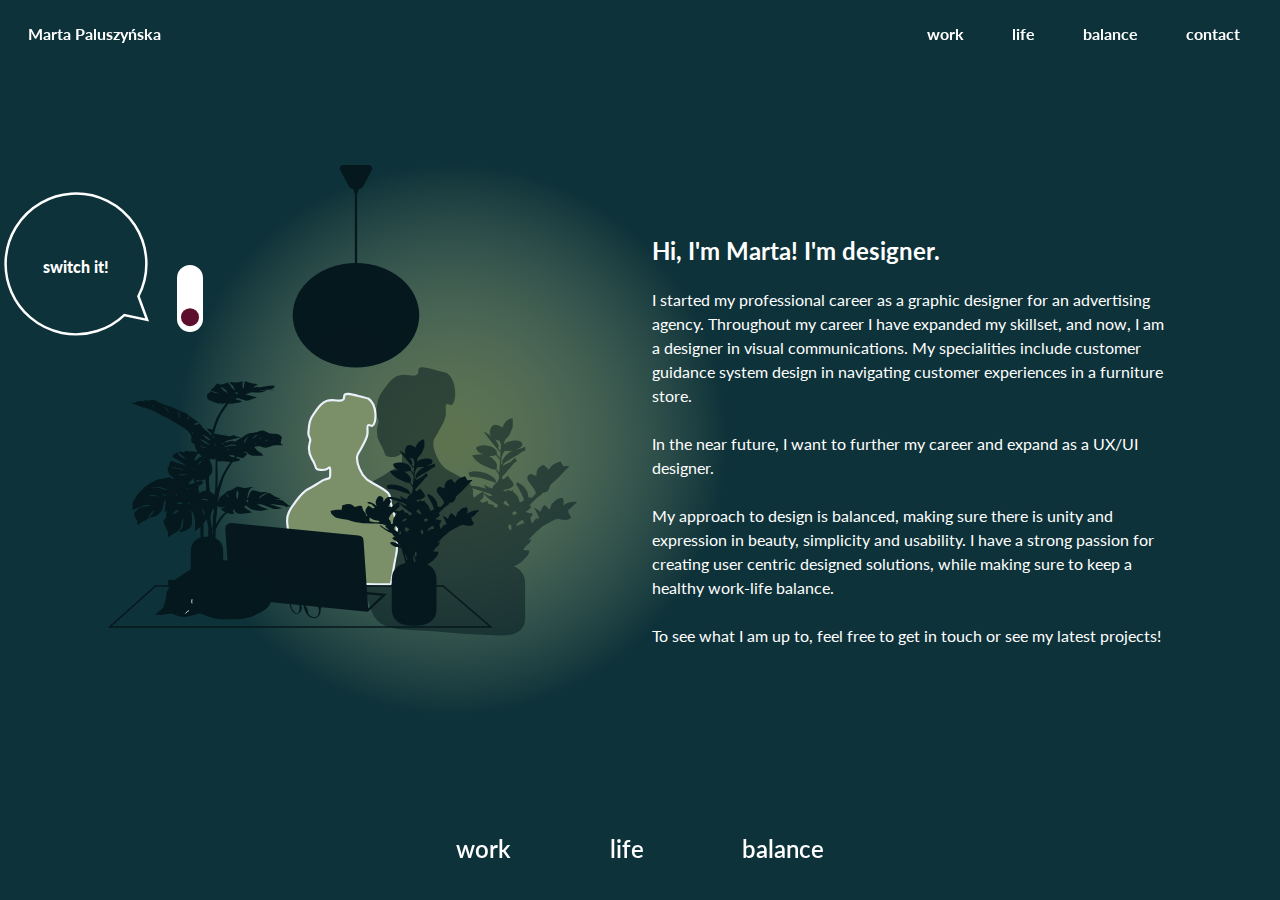
==== commit 28b6aa37: "V2" ====
--- a/index.html
+++ b/index.html
@@ -1,15 +1,17 @@
-<!DOCTYPE html><html><head><meta charSet="utf-8"/><meta http-equiv="x-ua-compatible" content="ie=edge"/><meta name="viewport" content="width=device-width, initial-scale=1, shrink-to-fit=no"/><style data-href="/styles.e9f04a2905cfd42b1a55.css">@keyframes Timeline-module--spinAround--3shVb{0%{transform:rotate(0deg)}to{transform:rotate(359deg)}}.Timeline-module--timeline__item--1wb_O:before{width:1rem;height:1rem;border-radius:50%;background-color:#0e3239}@media screen and (max-width:1023px){.Timeline-module--timeline__item--1wb_O:before{width:.66667rem;height:.66667rem}}.Timeline-module--timeline__item--1wb_O:after{background-color:#0e3239;width:.25rem}@media screen and (max-width:1023px){.Timeline-module--timeline__item--1wb_O:after{width:.125rem}}.Timeline-module--timeline--1zom0{max-width:80%;margin-left:10%;margin-right:5%}.Timeline-module--timeline__row--2Rsdr:last-child .Timeline-module--timeline__item--1wb_O:after{display:none}.Timeline-module--timeline__row--2Rsdr.Timeline-module--row-reverse--ThsFJ{flex-direction:row-reverse}.Timeline-module--timeline__row--2Rsdr.Timeline-module--row-reverse--ThsFJ .Timeline-module--timeline__item--1wb_O{padding-right:5%!important}.Timeline-module--timeline__row--2Rsdr.Timeline-module--row-reverse--ThsFJ .Timeline-module--timeline__item--1wb_O:after,.Timeline-module--timeline__row--2Rsdr.Timeline-module--row-reverse--ThsFJ .Timeline-module--timeline__item--1wb_O:before{left:auto;right:0;transform:translateX(50%)}@media screen and (max-width:1023px){.Timeline-module--timeline__row--2Rsdr.Timeline-module--row-reverse--ThsFJ .Timeline-module--timeline__item--1wb_O:after,.Timeline-module--timeline__row--2Rsdr.Timeline-module--row-reverse--ThsFJ .Timeline-module--timeline__item--1wb_O:before{left:0;right:auto;transform:translateX(-50%)}}.Timeline-module--timeline__row--2Rsdr.Timeline-module--row-reverse--ThsFJ .Timeline-module--timeline__image--clbpn{justify-content:flex-start;padding-left:10%!important}.Timeline-module--timeline__image--clbpn,.Timeline-module--timeline__item--1wb_O{padding-bottom:7%}.Timeline-module--timeline__item--1wb_O{position:relative;padding-left:5%!important}@media screen and (max-width:1023px){.Timeline-module--timeline__item--1wb_O{padding-left:15%!important}}.Timeline-module--timeline__item--1wb_O:after,.Timeline-module--timeline__item--1wb_O:before{content:"";position:absolute;top:1rem;left:0;transform:translateX(-50%)}.Timeline-module--timeline__item--1wb_O:after{height:100%}.Timeline-module--timeline__item--1wb_O .title{margin-bottom:0;line-height:1.3}.Timeline-module--timeline__item--1wb_O .date{margin-bottom:21px}.Timeline-module--timeline__item--1wb_O .button{margin-top:2rem}.Timeline-module--timeline__image--clbpn{padding-right:10%!important;display:flex;align-items:center;justify-content:flex-end}.Timeline-module--timeline__image--clbpn svg{overflow:visible}.Timeline-module--timeline__image--main--39Ttt{justify-content:space-evenly}@media screen and (max-width:1023px){.Timeline-module--timeline__image--clbpn{display:none!important}}@keyframes Dots-module--spinAround--2aaSt{0%{transform:rotate(0deg)}to{transform:rotate(359deg)}}.Dots-module--dot--fF0vj{width:12px;padding-top:12px;display:none;position:relative;margin:0 .5rem}.Dots-module--dot--fF0vj:after,.Dots-module--dot--fF0vj:before{content:"";position:absolute;top:0;left:0;width:100%;height:100%;border-radius:50%}.Dots-module--dot--fF0vj:before{display:block;border:2px solid #fff}.Dots-module--dot--fF0vj:after{display:none;background-color:#fff;width:calc(100% - 6px);height:calc(100% - 6px);top:3px;left:3px}.Dots-module--dots--1yBTw{display:flex;justify-content:center}.Dots-module--dots__wrapper--clcFT{position:absolute;padding-bottom:1rem;bottom:0;left:0;right:0}@media screen and (max-width:1023px){.Dots-module--dot--fF0vj{display:block}}.Dots-module--primary--3fkqx:before{border-color:#5d0923}.Dots-module--primary--3fkqx:after{background-color:#5d0923}.Dots-module--active--qB0cb:after{display:block}.Links-module--link-text--3ig0I{transition:.15s ease-in-out}@keyframes Links-module--spinAround--1_sIM{0%{transform:rotate(0deg)}to{transform:rotate(359deg)}}.Links-module--link--37xx1{width:.5rem;padding-top:.5rem;background-color:#4a4a4a;border-radius:50%}.Links-module--links--1oGUb{display:flex;justify-content:space-between;max-width:400px;align-items:baseline;margin:auto}.Links-module--links-wrapper--1X_ev{position:absolute;top:calc(100vh - 85px);width:100%;z-index:1000}@media screen and (max-width:1023px){.Links-module--links-wrapper--1X_ev{display:none}}.Links-module--link-text--3ig0I{font-size:24px;font-weight:600;color:#5d0e2c;padding:1rem;display:inline-block;transform-origin:center 40px;transform:scale(1);-webkit-font-smoothing:subpixel-antialiased;-webkit-backface-visibility:hidden;backface-visibility:hidden;will-change:transform}.Links-module--link-text--3ig0I.Links-module--active--3kEHR,.Links-module--link-text--3ig0I:hover{transform:scale(1.4) scaleZ(1)}.Links-module--inverse--1I9pp .Links-module--link-text--3ig0I,.Links-module--inverse--1I9pp .Links-module--link-text--3ig0I:hover{color:#fff}.Links-module--link-text--3ig0I:hover{color:#310717}.link-text.active{transform-origin:center 23px;line-height:0}.hero{background-color:rgba(179,199,155,.2);overflow-x:hidden}.hero .subtitle{font-size:1rem;line-height:1.5;max-width:500px;margin:auto}@media screen and (max-width:1023px){.cursor{display:none}}.BalanceImage-module--g--VNE42,.BalanceImage-module--n--1Seui{fill:none}.BalanceImage-module--e--2g13x{stroke:#04181d}.BalanceImage-module--d--268Eb,.BalanceImage-module--e--2g13x,.BalanceImage-module--f--1km-2,.BalanceImage-module--g--VNE42{stroke-miterlimit:10}.BalanceImage-module--e--2g13x,.BalanceImage-module--g--VNE42{stroke-width:4px}.BalanceImage-module--c--3IYfP,.BalanceImage-module--m--7_MqH{fill:#04181d}.BalanceImage-module--d--268Eb{fill:#7b9069}.BalanceImage-module--e--2g13x,.BalanceImage-module--f--1km-2{fill:#fff}.BalanceImage-module--g--VNE42{stroke:#f4f4f4}.BalanceImage-module--i--1cScb{fill:#cfacbe}.BalanceImage-module--l--3eNJf,.BalanceImage-module--m--7_MqH{stroke:none}.BalanceImage-module--balance__image--3-aKa{max-height:60vh}.LifeImage-module--b--3HJOU,.LifeImage-module--f--3pPyJ{fill:none}.LifeImage-module--b--3HJOU,.LifeImage-module--h--2DRuJ{stroke:#04181d}.LifeImage-module--b--3HJOU,.LifeImage-module--f--3pPyJ,.LifeImage-module--h--2DRuJ{stroke-miterlimit:10;stroke-width:2px}.LifeImage-module--g--1Anzk{fill:#fff}.LifeImage-module--d--22EqN{fill:#04181d}.LifeImage-module--f--3pPyJ{stroke:#fff}.LifeImage-module--h--2DRuJ{fill:#7b9069}.LifeImage-module--svg--3Pesb{margin-left:0;max-height:70vh}.navbar__item{transition:.15s ease-in-out}.navbar{font-weight:700}.navbar-item{background-color:transparent!important}.navbar{box-shadow:0 .5em 1em -.125em rgba(0,0,0,.1),0 0 0 1px rgba(0,0,0,.02);padding:.5rem 1rem}@media screen and (max-width:1023px){.navbar{padding:0}}.navbar:not(.is-primary){background-color:#f0f4eb!important}.navbar.is-primary.is-transparent{background-color:#5d0e2c}.navbar.is-index{background-color:#0e3239!important}.navbar__item{padding-left:1.5rem!important;padding-right:1.5rem!important;transform:scale(1);-webkit-font-smoothing:subpixel-antialiased;-webkit-backface-visibility:hidden;backface-visibility:hidden;will-change:transform}.navbar__item.active,.navbar__item:hover{transform:scale(1.4) scaleZ(1)}.is-primary.is-transparent .navbar__item{color:#fff!important}@media screen and (max-width:1023px){.navbar__item,.navbar__item.active,.navbar__item:hover{transform:none;transition:none}}/*! bulma.io v0.8.2 | MIT License | github.com/jgthms/bulma */@keyframes spinAround{0%{transform:rotate(0deg)}to{transform:rotate(359deg)}}.breadcrumb,.button,.delete,.file,.is-unselectable,.modal-close,.pagination-ellipsis,.pagination-link,.pagination-next,.pagination-previous,.tabs{-webkit-touch-callout:none;-webkit-user-select:none;-ms-user-select:none;user-select:none}.navbar-link:not(.is-arrowless):after,.select:not(.is-multiple):not(.is-loading):after{border:3px solid transparent;border-radius:2px;border-right:0;border-top:0;content:" ";display:block;height:.625em;margin-top:-.4375em;pointer-events:none;position:absolute;top:50%;transform:rotate(-45deg);transform-origin:center;width:.625em}.block:not(:last-child),.box:not(:last-child),.breadcrumb:not(:last-child),.content:not(:last-child),.highlight:not(:last-child),.level:not(:last-child),.list:not(:last-child),.message:not(:last-child),.notification:not(:last-child),.pagination:not(:last-child),.progress:not(:last-child),.subtitle:not(:last-child),.table-container:not(:last-child),.table:not(:last-child),.tabs:not(:last-child),.title:not(:last-child){margin-bottom:1.5rem}.delete,.modal-close{-moz-appearance:none;-webkit-appearance:none;background-color:rgba(10,10,10,.2);border:none;border-radius:290486px;cursor:pointer;pointer-events:auto;display:inline-block;flex-grow:0;flex-shrink:0;font-size:0;height:20px;max-height:20px;max-width:20px;min-height:20px;min-width:20px;outline:none;position:relative;vertical-align:top;width:20px}.delete:after,.delete:before,.modal-close:after,.modal-close:before{background-color:#fff;content:"";display:block;left:50%;position:absolute;top:50%;transform:translateX(-50%) translateY(-50%) rotate(45deg);transform-origin:center center}.delete:before,.modal-close:before{height:2px;width:50%}.delete:after,.modal-close:after{height:50%;width:2px}.delete:focus,.delete:hover,.modal-close:focus,.modal-close:hover{background-color:rgba(10,10,10,.3)}.delete:active,.modal-close:active{background-color:rgba(10,10,10,.4)}.is-small.delete,.is-small.modal-close{height:16px;max-height:16px;max-width:16px;min-height:16px;min-width:16px;width:16px}.is-medium.delete,.is-medium.modal-close{height:24px;max-height:24px;max-width:24px;min-height:24px;min-width:24px;width:24px}.is-large.delete,.is-large.modal-close{height:32px;max-height:32px;max-width:32px;min-height:32px;min-width:32px;width:32px}.button.is-loading:after,.control.is-loading:after,.loader,.select.is-loading:after{animation:spinAround .5s linear infinite;border-radius:290486px;border-color:transparent transparent #dbdbdb #dbdbdb;border-style:solid;border-width:2px;content:"";display:block;height:1em;position:relative;width:1em}.hero-video,.image.is-1by1 .has-ratio,.image.is-1by1 img,.image.is-1by2 .has-ratio,.image.is-1by2 img,.image.is-1by3 .has-ratio,.image.is-1by3 img,.image.is-2by1 .has-ratio,.image.is-2by1 img,.image.is-2by3 .has-ratio,.image.is-2by3 img,.image.is-3by1 .has-ratio,.image.is-3by1 img,.image.is-3by2 .has-ratio,.image.is-3by2 img,.image.is-3by4 .has-ratio,.image.is-3by4 img,.image.is-3by5 .has-ratio,.image.is-3by5 img,.image.is-4by3 .has-ratio,.image.is-4by3 img,.image.is-4by5 .has-ratio,.image.is-4by5 img,.image.is-5by3 .has-ratio,.image.is-5by3 img,.image.is-5by4 .has-ratio,.image.is-5by4 img,.image.is-9by16 .has-ratio,.image.is-9by16 img,.image.is-16by9 .has-ratio,.image.is-16by9 img,.image.is-square .has-ratio,.image.is-square img,.is-overlay,.modal,.modal-background{bottom:0;left:0;position:absolute;right:0;top:0}.button,.file-cta,.file-name,.input,.pagination-ellipsis,.pagination-link,.pagination-next,.pagination-previous,.select select,.textarea{-moz-appearance:none;-webkit-appearance:none;align-items:center;border:1px solid transparent;border-radius:4px;box-shadow:none;display:inline-flex;font-size:1rem;height:2.5em;justify-content:flex-start;line-height:1.5;padding:calc(.5em - 1px) calc(.75em - 1px);position:relative;vertical-align:top}.button:active,.button:focus,.file-cta:active,.file-cta:focus,.file-name:active,.file-name:focus,.input:active,.input:focus,.is-active.button,.is-active.file-cta,.is-active.file-name,.is-active.input,.is-active.pagination-ellipsis,.is-active.pagination-link,.is-active.pagination-next,.is-active.pagination-previous,.is-active.textarea,.is-focused.button,.is-focused.file-cta,.is-focused.file-name,.is-focused.input,.is-focused.pagination-ellipsis,.is-focused.pagination-link,.is-focused.pagination-next,.is-focused.pagination-previous,.is-focused.textarea,.pagination-ellipsis:active,.pagination-ellipsis:focus,.pagination-link:active,.pagination-link:focus,.pagination-next:active,.pagination-next:focus,.pagination-previous:active,.pagination-previous:focus,.select select.is-active,.select select.is-focused,.select select:active,.select select:focus,.textarea:active,.textarea:focus{outline:none}.button[disabled],.file-cta[disabled],.file-name[disabled],.input[disabled],.pagination-ellipsis[disabled],.pagination-link[disabled],.pagination-next[disabled],.pagination-previous[disabled],.select fieldset[disabled] select,.select select[disabled],.textarea[disabled],fieldset[disabled] .button,fieldset[disabled] .file-cta,fieldset[disabled] .file-name,fieldset[disabled] .input,fieldset[disabled] .pagination-ellipsis,fieldset[disabled] .pagination-link,fieldset[disabled] .pagination-next,fieldset[disabled] .pagination-previous,fieldset[disabled] .select select,fieldset[disabled] .textarea{cursor:not-allowed}/*! minireset.css v0.0.6 | MIT License | github.com/jgthms/minireset.css */blockquote,body,dd,dl,dt,fieldset,figure,h1,h2,h3,h4,h5,h6,hr,html,iframe,legend,li,ol,p,pre,textarea,ul{margin:0;padding:0}h1,h2,h3,h4,h5,h6{font-size:100%;font-weight:400}ul{list-style:none}button,input,select,textarea{margin:0}html{box-sizing:border-box}*,:after,:before{box-sizing:inherit}img,video{height:auto;max-width:100%}iframe{border:0}table{border-collapse:collapse;border-spacing:0}td,th{padding:0}td:not([align]),th:not([align]){text-align:left}html{background-color:#fff;font-size:16px;-moz-osx-font-smoothing:grayscale;-webkit-font-smoothing:antialiased;min-width:300px;overflow-x:hidden;overflow-y:scroll;text-rendering:optimizeLegibility;-webkit-text-size-adjust:100%;-ms-text-size-adjust:100%;text-size-adjust:100%}article,aside,figure,footer,header,hgroup,section{display:block}body,button,input,select,textarea{font-family:Lato}code,pre{-moz-osx-font-smoothing:auto;-webkit-font-smoothing:auto;font-family:monospace}body{color:#4a4a4a;font-size:1em;font-weight:400;line-height:1.5}a{color:#3273dc;cursor:pointer;text-decoration:none}a strong{color:currentColor}a:hover{color:#363636}code{color:#f14668;font-size:.875em;font-weight:400;padding:.25em .5em}code,hr{background-color:#f5f5f5}hr{border:none;display:block;height:2px;margin:1.5rem 0}img{height:auto;max-width:100%}input[type=checkbox],input[type=radio]{vertical-align:baseline}small{font-size:.875em}span{font-style:inherit;font-weight:inherit}strong{color:#363636;font-weight:700}fieldset{border:none}pre{-webkit-overflow-scrolling:touch;background-color:#f5f5f5;color:#4a4a4a;font-size:.875em;overflow-x:auto;padding:1.25rem 1.5rem;white-space:pre;word-wrap:normal}pre code{background-color:transparent;color:currentColor;font-size:1em;padding:0}table td,table th{vertical-align:top}table td:not([align]),table th:not([align]){text-align:left}table th{color:#363636}.is-clearfix:after{clear:both;content:" ";display:table}.is-pulled-left{float:left!important}.is-pulled-right{float:right!important}.is-clipped{overflow:hidden!important}.is-size-1{font-size:3rem!important}.is-size-2{font-size:2.5rem!important}.is-size-3{font-size:2rem!important}.is-size-4{font-size:1.5rem!important}.is-size-5{font-size:1.25rem!important}.is-size-6{font-size:1rem!important}.is-size-7{font-size:.75rem!important}@media screen and (max-width:768px){.is-size-1-mobile{font-size:3rem!important}.is-size-2-mobile{font-size:2.5rem!important}.is-size-3-mobile{font-size:2rem!important}.is-size-4-mobile{font-size:1.5rem!important}.is-size-5-mobile{font-size:1.25rem!important}.is-size-6-mobile{font-size:1rem!important}.is-size-7-mobile{font-size:.75rem!important}}@media print,screen and (min-width:769px){.is-size-1-tablet{font-size:3rem!important}.is-size-2-tablet{font-size:2.5rem!important}.is-size-3-tablet{font-size:2rem!important}.is-size-4-tablet{font-size:1.5rem!important}.is-size-5-tablet{font-size:1.25rem!important}.is-size-6-tablet{font-size:1rem!important}.is-size-7-tablet{font-size:.75rem!important}}@media screen and (max-width:1023px){.is-size-1-touch{font-size:3rem!important}.is-size-2-touch{font-size:2.5rem!important}.is-size-3-touch{font-size:2rem!important}.is-size-4-touch{font-size:1.5rem!important}.is-size-5-touch{font-size:1.25rem!important}.is-size-6-touch{font-size:1rem!important}.is-size-7-touch{font-size:.75rem!important}}@media screen and (min-width:1024px){.is-size-1-desktop{font-size:3rem!important}.is-size-2-desktop{font-size:2.5rem!important}.is-size-3-desktop{font-size:2rem!important}.is-size-4-desktop{font-size:1.5rem!important}.is-size-5-desktop{font-size:1.25rem!important}.is-size-6-desktop{font-size:1rem!important}.is-size-7-desktop{font-size:.75rem!important}}@media screen and (min-width:1216px){.is-size-1-widescreen{font-size:3rem!important}.is-size-2-widescreen{font-size:2.5rem!important}.is-size-3-widescreen{font-size:2rem!important}.is-size-4-widescreen{font-size:1.5rem!important}.is-size-5-widescreen{font-size:1.25rem!important}.is-size-6-widescreen{font-size:1rem!important}.is-size-7-widescreen{font-size:.75rem!important}}@media screen and (min-width:1408px){.is-size-1-fullhd{font-size:3rem!important}.is-size-2-fullhd{font-size:2.5rem!important}.is-size-3-fullhd{font-size:2rem!important}.is-size-4-fullhd{font-size:1.5rem!important}.is-size-5-fullhd{font-size:1.25rem!important}.is-size-6-fullhd{font-size:1rem!important}.is-size-7-fullhd{font-size:.75rem!important}}.has-text-centered{text-align:center!important}.has-text-justified{text-align:justify!important}.has-text-left{text-align:left!important}.has-text-right{text-align:right!important}@media screen and (max-width:768px){.has-text-centered-mobile{text-align:center!important}}@media print,screen and (min-width:769px){.has-text-centered-tablet{text-align:center!important}}@media screen and (min-width:769px) and (max-width:1023px){.has-text-centered-tablet-only{text-align:center!important}}@media screen and (max-width:1023px){.has-text-centered-touch{text-align:center!important}}@media screen and (min-width:1024px){.has-text-centered-desktop{text-align:center!important}}@media screen and (min-width:1024px) and (max-width:1215px){.has-text-centered-desktop-only{text-align:center!important}}@media screen and (min-width:1216px){.has-text-centered-widescreen{text-align:center!important}}@media screen and (min-width:1216px) and (max-width:1407px){.has-text-centered-widescreen-only{text-align:center!important}}@media screen and (min-width:1408px){.has-text-centered-fullhd{text-align:center!important}}@media screen and (max-width:768px){.has-text-justified-mobile{text-align:justify!important}}@media print,screen and (min-width:769px){.has-text-justified-tablet{text-align:justify!important}}@media screen and (min-width:769px) and (max-width:1023px){.has-text-justified-tablet-only{text-align:justify!important}}@media screen and (max-width:1023px){.has-text-justified-touch{text-align:justify!important}}@media screen and (min-width:1024px){.has-text-justified-desktop{text-align:justify!important}}@media screen and (min-width:1024px) and (max-width:1215px){.has-text-justified-desktop-only{text-align:justify!important}}@media screen and (min-width:1216px){.has-text-justified-widescreen{text-align:justify!important}}@media screen and (min-width:1216px) and (max-width:1407px){.has-text-justified-widescreen-only{text-align:justify!important}}@media screen and (min-width:1408px){.has-text-justified-fullhd{text-align:justify!important}}@media screen and (max-width:768px){.has-text-left-mobile{text-align:left!important}}@media print,screen and (min-width:769px){.has-text-left-tablet{text-align:left!important}}@media screen and (min-width:769px) and (max-width:1023px){.has-text-left-tablet-only{text-align:left!important}}@media screen and (max-width:1023px){.has-text-left-touch{text-align:left!important}}@media screen and (min-width:1024px){.has-text-left-desktop{text-align:left!important}}@media screen and (min-width:1024px) and (max-width:1215px){.has-text-left-desktop-only{text-align:left!important}}@media screen and (min-width:1216px){.has-text-left-widescreen{text-align:left!important}}@media screen and (min-width:1216px) and (max-width:1407px){.has-text-left-widescreen-only{text-align:left!important}}@media screen and (min-width:1408px){.has-text-left-fullhd{text-align:left!important}}@media screen and (max-width:768px){.has-text-right-mobile{text-align:right!important}}@media print,screen and (min-width:769px){.has-text-right-tablet{text-align:right!important}}@media screen and (min-width:769px) and (max-width:1023px){.has-text-right-tablet-only{text-align:right!important}}@media screen and (max-width:1023px){.has-text-right-touch{text-align:right!important}}@media screen and (min-width:1024px){.has-text-right-desktop{text-align:right!important}}@media screen and (min-width:1024px) and (max-width:1215px){.has-text-right-desktop-only{text-align:right!important}}@media screen and (min-width:1216px){.has-text-right-widescreen{text-align:right!important}}@media screen and (min-width:1216px) and (max-width:1407px){.has-text-right-widescreen-only{text-align:right!important}}@media screen and (min-width:1408px){.has-text-right-fullhd{text-align:right!important}}.is-capitalized{text-transform:capitalize!important}.is-lowercase{text-transform:lowercase!important}.is-uppercase{text-transform:uppercase!important}.is-italic{font-style:italic!important}.has-text-white{color:#fff!important}a.has-text-white:focus,a.has-text-white:hover{color:#e6e6e6!important}.has-background-white{background-color:#fff!important}.has-text-black{color:#0a0a0a!important}a.has-text-black:focus,a.has-text-black:hover{color:#000!important}.has-background-black{background-color:#0a0a0a!important}.has-text-light{color:#f5f5f5!important}a.has-text-light:focus,a.has-text-light:hover{color:#dbdbdb!important}.has-background-light{background-color:#f5f5f5!important}.has-text-dark{color:#363636!important}a.has-text-dark:focus,a.has-text-dark:hover{color:#1c1c1c!important}.has-background-dark{background-color:#363636!important}.has-text-primary{color:#5d0923!important}a.has-text-primary:focus,a.has-text-primary:hover{color:#2f0512!important}.has-background-primary{background-color:#5d0923!important}.has-text-link{color:#3273dc!important}a.has-text-link:focus,a.has-text-link:hover{color:#205bbc!important}.has-background-link{background-color:#3273dc!important}.has-text-info{color:#fff!important}a.has-text-info:focus,a.has-text-info:hover{color:#e6e6e6!important}.has-background-info{background-color:#fff!important}.has-text-success{color:#48c774!important}a.has-text-success:focus,a.has-text-success:hover{color:#34a85c!important}.has-background-success{background-color:#48c774!important}.has-text-warning{color:#ffdd57!important}a.has-text-warning:focus,a.has-text-warning:hover{color:#ffd324!important}.has-background-warning{background-color:#ffdd57!important}.has-text-danger{color:#f14668!important}a.has-text-danger:focus,a.has-text-danger:hover{color:#ee1742!important}.has-background-danger{background-color:#f14668!important}.has-text-black-bis{color:#121212!important}.has-background-black-bis{background-color:#121212!important}.has-text-black-ter{color:#242424!important}.has-background-black-ter{background-color:#242424!important}.has-text-grey-darker{color:#363636!important}.has-background-grey-darker{background-color:#363636!important}.has-text-grey-dark{color:#4a4a4a!important}.has-background-grey-dark{background-color:#4a4a4a!important}.has-text-grey{color:#7a7a7a!important}.has-background-grey{background-color:#7a7a7a!important}.has-text-grey-light{color:#b5b5b5!important}.has-background-grey-light{background-color:#b5b5b5!important}.has-text-grey-lighter{color:#dbdbdb!important}.has-background-grey-lighter{background-color:#dbdbdb!important}.has-text-white-ter{color:#f5f5f5!important}.has-background-white-ter{background-color:#f5f5f5!important}.has-text-white-bis{color:#fafafa!important}.has-background-white-bis{background-color:#fafafa!important}.has-text-weight-light{font-weight:300!important}.has-text-weight-normal{font-weight:400!important}.has-text-weight-medium{font-weight:500!important}.has-text-weight-semibold{font-weight:600!important}.has-text-weight-bold{font-weight:700!important}.is-family-primary,.is-family-sans-serif,.is-family-secondary{font-family:BlinkMacSystemFont,-apple-system,Segoe UI,Roboto,Oxygen,Ubuntu,Cantarell,Fira Sans,Droid Sans,Helvetica Neue,Helvetica,Arial,sans-serif!important}.is-family-code,.is-family-monospace{font-family:monospace!important}.is-block{display:block!important}@media screen and (max-width:768px){.is-block-mobile{display:block!important}}@media print,screen and (min-width:769px){.is-block-tablet{display:block!important}}@media screen and (min-width:769px) and (max-width:1023px){.is-block-tablet-only{display:block!important}}@media screen and (max-width:1023px){.is-block-touch{display:block!important}}@media screen and (min-width:1024px){.is-block-desktop{display:block!important}}@media screen and (min-width:1024px) and (max-width:1215px){.is-block-desktop-only{display:block!important}}@media screen and (min-width:1216px){.is-block-widescreen{display:block!important}}@media screen and (min-width:1216px) and (max-width:1407px){.is-block-widescreen-only{display:block!important}}@media screen and (min-width:1408px){.is-block-fullhd{display:block!important}}.is-flex{display:flex!important}@media screen and (max-width:768px){.is-flex-mobile{display:flex!important}}@media print,screen and (min-width:769px){.is-flex-tablet{display:flex!important}}@media screen and (min-width:769px) and (max-width:1023px){.is-flex-tablet-only{display:flex!important}}@media screen and (max-width:1023px){.is-flex-touch{display:flex!important}}@media screen and (min-width:1024px){.is-flex-desktop{display:flex!important}}@media screen and (min-width:1024px) and (max-width:1215px){.is-flex-desktop-only{display:flex!important}}@media screen and (min-width:1216px){.is-flex-widescreen{display:flex!important}}@media screen and (min-width:1216px) and (max-width:1407px){.is-flex-widescreen-only{display:flex!important}}@media screen and (min-width:1408px){.is-flex-fullhd{display:flex!important}}.is-inline{display:inline!important}@media screen and (max-width:768px){.is-inline-mobile{display:inline!important}}@media print,screen and (min-width:769px){.is-inline-tablet{display:inline!important}}@media screen and (min-width:769px) and (max-width:1023px){.is-inline-tablet-only{display:inline!important}}@media screen and (max-width:1023px){.is-inline-touch{display:inline!important}}@media screen and (min-width:1024px){.is-inline-desktop{display:inline!important}}@media screen and (min-width:1024px) and (max-width:1215px){.is-inline-desktop-only{display:inline!important}}@media screen and (min-width:1216px){.is-inline-widescreen{display:inline!important}}@media screen and (min-width:1216px) and (max-width:1407px){.is-inline-widescreen-only{display:inline!important}}@media screen and (min-width:1408px){.is-inline-fullhd{display:inline!important}}.is-inline-block{display:inline-block!important}@media screen and (max-width:768px){.is-inline-block-mobile{display:inline-block!important}}@media print,screen and (min-width:769px){.is-inline-block-tablet{display:inline-block!important}}@media screen and (min-width:769px) and (max-width:1023px){.is-inline-block-tablet-only{display:inline-block!important}}@media screen and (max-width:1023px){.is-inline-block-touch{display:inline-block!important}}@media screen and (min-width:1024px){.is-inline-block-desktop{display:inline-block!important}}@media screen and (min-width:1024px) and (max-width:1215px){.is-inline-block-desktop-only{display:inline-block!important}}@media screen and (min-width:1216px){.is-inline-block-widescreen{display:inline-block!important}}@media screen and (min-width:1216px) and (max-width:1407px){.is-inline-block-widescreen-only{display:inline-block!important}}@media screen and (min-width:1408px){.is-inline-block-fullhd{display:inline-block!important}}.is-inline-flex{display:inline-flex!important}@media screen and (max-width:768px){.is-inline-flex-mobile{display:inline-flex!important}}@media print,screen and (min-width:769px){.is-inline-flex-tablet{display:inline-flex!important}}@media screen and (min-width:769px) and (max-width:1023px){.is-inline-flex-tablet-only{display:inline-flex!important}}@media screen and (max-width:1023px){.is-inline-flex-touch{display:inline-flex!important}}@media screen and (min-width:1024px){.is-inline-flex-desktop{display:inline-flex!important}}@media screen and (min-width:1024px) and (max-width:1215px){.is-inline-flex-desktop-only{display:inline-flex!important}}@media screen and (min-width:1216px){.is-inline-flex-widescreen{display:inline-flex!important}}@media screen and (min-width:1216px) and (max-width:1407px){.is-inline-flex-widescreen-only{display:inline-flex!important}}@media screen and (min-width:1408px){.is-inline-flex-fullhd{display:inline-flex!important}}.is-hidden{display:none!important}.is-sr-only{border:none!important;clip:rect(0,0,0,0)!important;height:.01em!important;overflow:hidden!important;padding:0!important;position:absolute!important;white-space:nowrap!important;width:.01em!important}@media screen and (max-width:768px){.is-hidden-mobile{display:none!important}}@media print,screen and (min-width:769px){.is-hidden-tablet{display:none!important}}@media screen and (min-width:769px) and (max-width:1023px){.is-hidden-tablet-only{display:none!important}}@media screen and (max-width:1023px){.is-hidden-touch{display:none!important}}@media screen and (min-width:1024px){.is-hidden-desktop{display:none!important}}@media screen and (min-width:1024px) and (max-width:1215px){.is-hidden-desktop-only{display:none!important}}@media screen and (min-width:1216px){.is-hidden-widescreen{display:none!important}}@media screen and (min-width:1216px) and (max-width:1407px){.is-hidden-widescreen-only{display:none!important}}@media screen and (min-width:1408px){.is-hidden-fullhd{display:none!important}}.is-invisible{visibility:hidden!important}@media screen and (max-width:768px){.is-invisible-mobile{visibility:hidden!important}}@media print,screen and (min-width:769px){.is-invisible-tablet{visibility:hidden!important}}@media screen and (min-width:769px) and (max-width:1023px){.is-invisible-tablet-only{visibility:hidden!important}}@media screen and (max-width:1023px){.is-invisible-touch{visibility:hidden!important}}@media screen and (min-width:1024px){.is-invisible-desktop{visibility:hidden!important}}@media screen and (min-width:1024px) and (max-width:1215px){.is-invisible-desktop-only{visibility:hidden!important}}@media screen and (min-width:1216px){.is-invisible-widescreen{visibility:hidden!important}}@media screen and (min-width:1216px) and (max-width:1407px){.is-invisible-widescreen-only{visibility:hidden!important}}@media screen and (min-width:1408px){.is-invisible-fullhd{visibility:hidden!important}}.is-marginless{margin:0!important}.is-paddingless{padding:0!important}.is-radiusless{border-radius:0!important}.is-shadowless{box-shadow:none!important}.is-relative{position:relative!important}.box{background-color:#fff;border-radius:6px;box-shadow:0 .5em 1em -.125em rgba(0,0,0,.1),0 0 0 1px rgba(0,0,0,.02);color:#4a4a4a;display:block;padding:1.25rem}a.box:focus,a.box:hover{box-shadow:0 .5em 1em -.125em rgba(10,10,10,.1),0 0 0 1px #3273dc}a.box:active{box-shadow:inset 0 1px 2px rgba(10,10,10,.2),0 0 0 1px #3273dc}.button{background-color:#fff;border-color:#dbdbdb;border-width:1px;color:#363636;cursor:pointer;justify-content:center;padding:calc(.5em - 1px) 1em;text-align:center;white-space:nowrap}.button strong{color:inherit}.button .icon,.button .icon.is-large,.button .icon.is-medium,.button .icon.is-small{height:1.5em;width:1.5em}.button .icon:first-child:not(:last-child){margin-left:calc(-.5em - 1px);margin-right:.25em}.button .icon:last-child:not(:first-child){margin-left:.25em;margin-right:calc(-.5em - 1px)}.button .icon:first-child:last-child{margin-left:calc(-.5em - 1px);margin-right:calc(-.5em - 1px)}.button.is-hovered,.button:hover{border-color:#b5b5b5;color:#363636}.button.is-focused,.button:focus{border-color:#3273dc;color:#363636}.button.is-focused:not(:active),.button:focus:not(:active){box-shadow:0 0 0 .125em rgba(50,115,220,.25)}.button.is-active,.button:active{border-color:#4a4a4a;color:#363636}.button.is-text{background-color:transparent;border-color:transparent;color:#4a4a4a;text-decoration:underline}.button.is-text.is-focused,.button.is-text.is-hovered,.button.is-text:focus,.button.is-text:hover{background-color:#f5f5f5;color:#363636}.button.is-text.is-active,.button.is-text:active{background-color:#e8e8e8;color:#363636}.button.is-text[disabled],fieldset[disabled] .button.is-text{background-color:transparent;border-color:transparent;box-shadow:none}.button.is-white{background-color:#fff;border-color:transparent;color:#0a0a0a}.button.is-white.is-hovered,.button.is-white:hover{background-color:#f9f9f9;border-color:transparent;color:#0a0a0a}.button.is-white.is-focused,.button.is-white:focus{border-color:transparent;color:#0a0a0a}.button.is-white.is-focused:not(:active),.button.is-white:focus:not(:active){box-shadow:0 0 0 .125em hsla(0,0%,100%,.25)}.button.is-white.is-active,.button.is-white:active{background-color:#f2f2f2;border-color:transparent;color:#0a0a0a}.button.is-white[disabled],fieldset[disabled] .button.is-white{background-color:#fff;border-color:transparent;box-shadow:none}.button.is-white.is-inverted{background-color:#0a0a0a;color:#fff}.button.is-white.is-inverted.is-hovered,.button.is-white.is-inverted:hover{background-color:#000}.button.is-white.is-inverted[disabled],fieldset[disabled] .button.is-white.is-inverted{background-color:#0a0a0a;border-color:transparent;box-shadow:none;color:#fff}.button.is-white.is-loading:after{border-color:transparent transparent #0a0a0a #0a0a0a!important}.button.is-white.is-outlined{background-color:transparent;border-color:#fff;color:#fff}.button.is-white.is-outlined.is-focused,.button.is-white.is-outlined.is-hovered,.button.is-white.is-outlined:focus,.button.is-white.is-outlined:hover{background-color:#fff;border-color:#fff;color:#0a0a0a}.button.is-white.is-outlined.is-loading:after{border-color:transparent transparent #fff #fff!important}.button.is-white.is-outlined.is-loading.is-focused:after,.button.is-white.is-outlined.is-loading.is-hovered:after,.button.is-white.is-outlined.is-loading:focus:after,.button.is-white.is-outlined.is-loading:hover:after{border-color:transparent transparent #0a0a0a #0a0a0a!important}.button.is-white.is-outlined[disabled],fieldset[disabled] .button.is-white.is-outlined{background-color:transparent;border-color:#fff;box-shadow:none;color:#fff}.button.is-white.is-inverted.is-outlined{background-color:transparent;border-color:#0a0a0a;color:#0a0a0a}.button.is-white.is-inverted.is-outlined.is-focused,.button.is-white.is-inverted.is-outlined.is-hovered,.button.is-white.is-inverted.is-outlined:focus,.button.is-white.is-inverted.is-outlined:hover{background-color:#0a0a0a;color:#fff}.button.is-white.is-inverted.is-outlined.is-loading.is-focused:after,.button.is-white.is-inverted.is-outlined.is-loading.is-hovered:after,.button.is-white.is-inverted.is-outlined.is-loading:focus:after,.button.is-white.is-inverted.is-outlined.is-loading:hover:after{border-color:transparent transparent #fff #fff!important}.button.is-white.is-inverted.is-outlined[disabled],fieldset[disabled] .button.is-white.is-inverted.is-outlined{background-color:transparent;border-color:#0a0a0a;box-shadow:none;color:#0a0a0a}.button.is-black{background-color:#0a0a0a;border-color:transparent;color:#fff}.button.is-black.is-hovered,.button.is-black:hover{background-color:#040404;border-color:transparent;color:#fff}.button.is-black.is-focused,.button.is-black:focus{border-color:transparent;color:#fff}.button.is-black.is-focused:not(:active),.button.is-black:focus:not(:active){box-shadow:0 0 0 .125em rgba(10,10,10,.25)}.button.is-black.is-active,.button.is-black:active{background-color:#000;border-color:transparent;color:#fff}.button.is-black[disabled],fieldset[disabled] .button.is-black{background-color:#0a0a0a;border-color:transparent;box-shadow:none}.button.is-black.is-inverted{background-color:#fff;color:#0a0a0a}.button.is-black.is-inverted.is-hovered,.button.is-black.is-inverted:hover{background-color:#f2f2f2}.button.is-black.is-inverted[disabled],fieldset[disabled] .button.is-black.is-inverted{background-color:#fff;border-color:transparent;box-shadow:none;color:#0a0a0a}.button.is-black.is-loading:after{border-color:transparent transparent #fff #fff!important}.button.is-black.is-outlined{background-color:transparent;border-color:#0a0a0a;color:#0a0a0a}.button.is-black.is-outlined.is-focused,.button.is-black.is-outlined.is-hovered,.button.is-black.is-outlined:focus,.button.is-black.is-outlined:hover{background-color:#0a0a0a;border-color:#0a0a0a;color:#fff}.button.is-black.is-outlined.is-loading:after{border-color:transparent transparent #0a0a0a #0a0a0a!important}.button.is-black.is-outlined.is-loading.is-focused:after,.button.is-black.is-outlined.is-loading.is-hovered:after,.button.is-black.is-outlined.is-loading:focus:after,.button.is-black.is-outlined.is-loading:hover:after{border-color:transparent transparent #fff #fff!important}.button.is-black.is-outlined[disabled],fieldset[disabled] .button.is-black.is-outlined{background-color:transparent;border-color:#0a0a0a;box-shadow:none;color:#0a0a0a}.button.is-black.is-inverted.is-outlined{background-color:transparent;border-color:#fff;color:#fff}.button.is-black.is-inverted.is-outlined.is-focused,.button.is-black.is-inverted.is-outlined.is-hovered,.button.is-black.is-inverted.is-outlined:focus,.button.is-black.is-inverted.is-outlined:hover{background-color:#fff;color:#0a0a0a}.button.is-black.is-inverted.is-outlined.is-loading.is-focused:after,.button.is-black.is-inverted.is-outlined.is-loading.is-hovered:after,.button.is-black.is-inverted.is-outlined.is-loading:focus:after,.button.is-black.is-inverted.is-outlined.is-loading:hover:after{border-color:transparent transparent #0a0a0a #0a0a0a!important}.button.is-black.is-inverted.is-outlined[disabled],fieldset[disabled] .button.is-black.is-inverted.is-outlined{background-color:transparent;border-color:#fff;box-shadow:none;color:#fff}.button.is-light{background-color:#f5f5f5;border-color:transparent;color:rgba(0,0,0,.7)}.button.is-light.is-hovered,.button.is-light:hover{background-color:#eee;border-color:transparent;color:rgba(0,0,0,.7)}.button.is-light.is-focused,.button.is-light:focus{border-color:transparent;color:rgba(0,0,0,.7)}.button.is-light.is-focused:not(:active),.button.is-light:focus:not(:active){box-shadow:0 0 0 .125em hsla(0,0%,96.1%,.25)}.button.is-light.is-active,.button.is-light:active{background-color:#e8e8e8;border-color:transparent;color:rgba(0,0,0,.7)}.button.is-light[disabled],fieldset[disabled] .button.is-light{background-color:#f5f5f5;border-color:transparent;box-shadow:none}.button.is-light.is-inverted{color:#f5f5f5}.button.is-light.is-inverted,.button.is-light.is-inverted.is-hovered,.button.is-light.is-inverted:hover{background-color:rgba(0,0,0,.7)}.button.is-light.is-inverted[disabled],fieldset[disabled] .button.is-light.is-inverted{background-color:rgba(0,0,0,.7);border-color:transparent;box-shadow:none;color:#f5f5f5}.button.is-light.is-loading:after{border-color:transparent transparent rgba(0,0,0,.7) rgba(0,0,0,.7)!important}.button.is-light.is-outlined{background-color:transparent;border-color:#f5f5f5;color:#f5f5f5}.button.is-light.is-outlined.is-focused,.button.is-light.is-outlined.is-hovered,.button.is-light.is-outlined:focus,.button.is-light.is-outlined:hover{background-color:#f5f5f5;border-color:#f5f5f5;color:rgba(0,0,0,.7)}.button.is-light.is-outlined.is-loading:after{border-color:transparent transparent #f5f5f5 #f5f5f5!important}.button.is-light.is-outlined.is-loading.is-focused:after,.button.is-light.is-outlined.is-loading.is-hovered:after,.button.is-light.is-outlined.is-loading:focus:after,.button.is-light.is-outlined.is-loading:hover:after{border-color:transparent transparent rgba(0,0,0,.7) rgba(0,0,0,.7)!important}.button.is-light.is-outlined[disabled],fieldset[disabled] .button.is-light.is-outlined{background-color:transparent;border-color:#f5f5f5;box-shadow:none;color:#f5f5f5}.button.is-light.is-inverted.is-outlined{background-color:transparent;border-color:rgba(0,0,0,.7);color:rgba(0,0,0,.7)}.button.is-light.is-inverted.is-outlined.is-focused,.button.is-light.is-inverted.is-outlined.is-hovered,.button.is-light.is-inverted.is-outlined:focus,.button.is-light.is-inverted.is-outlined:hover{background-color:rgba(0,0,0,.7);color:#f5f5f5}.button.is-light.is-inverted.is-outlined.is-loading.is-focused:after,.button.is-light.is-inverted.is-outlined.is-loading.is-hovered:after,.button.is-light.is-inverted.is-outlined.is-loading:focus:after,.button.is-light.is-inverted.is-outlined.is-loading:hover:after{border-color:transparent transparent #f5f5f5 #f5f5f5!important}.button.is-light.is-inverted.is-outlined[disabled],fieldset[disabled] .button.is-light.is-inverted.is-outlined{background-color:transparent;border-color:rgba(0,0,0,.7);box-shadow:none;color:rgba(0,0,0,.7)}.button.is-dark{background-color:#363636;border-color:transparent;color:#fff}.button.is-dark.is-hovered,.button.is-dark:hover{background-color:#2f2f2f;border-color:transparent;color:#fff}.button.is-dark.is-focused,.button.is-dark:focus{border-color:transparent;color:#fff}.button.is-dark.is-focused:not(:active),.button.is-dark:focus:not(:active){box-shadow:0 0 0 .125em rgba(54,54,54,.25)}.button.is-dark.is-active,.button.is-dark:active{background-color:#292929;border-color:transparent;color:#fff}.button.is-dark[disabled],fieldset[disabled] .button.is-dark{background-color:#363636;border-color:transparent;box-shadow:none}.button.is-dark.is-inverted{background-color:#fff;color:#363636}.button.is-dark.is-inverted.is-hovered,.button.is-dark.is-inverted:hover{background-color:#f2f2f2}.button.is-dark.is-inverted[disabled],fieldset[disabled] .button.is-dark.is-inverted{background-color:#fff;border-color:transparent;box-shadow:none;color:#363636}.button.is-dark.is-loading:after{border-color:transparent transparent #fff #fff!important}.button.is-dark.is-outlined{background-color:transparent;border-color:#363636;color:#363636}.button.is-dark.is-outlined.is-focused,.button.is-dark.is-outlined.is-hovered,.button.is-dark.is-outlined:focus,.button.is-dark.is-outlined:hover{background-color:#363636;border-color:#363636;color:#fff}.button.is-dark.is-outlined.is-loading:after{border-color:transparent transparent #363636 #363636!important}.button.is-dark.is-outlined.is-loading.is-focused:after,.button.is-dark.is-outlined.is-loading.is-hovered:after,.button.is-dark.is-outlined.is-loading:focus:after,.button.is-dark.is-outlined.is-loading:hover:after{border-color:transparent transparent #fff #fff!important}.button.is-dark.is-outlined[disabled],fieldset[disabled] .button.is-dark.is-outlined{background-color:transparent;border-color:#363636;box-shadow:none;color:#363636}.button.is-dark.is-inverted.is-outlined{background-color:transparent;border-color:#fff;color:#fff}.button.is-dark.is-inverted.is-outlined.is-focused,.button.is-dark.is-inverted.is-outlined.is-hovered,.button.is-dark.is-inverted.is-outlined:focus,.button.is-dark.is-inverted.is-outlined:hover{background-color:#fff;color:#363636}.button.is-dark.is-inverted.is-outlined.is-loading.is-focused:after,.button.is-dark.is-inverted.is-outlined.is-loading.is-hovered:after,.button.is-dark.is-inverted.is-outlined.is-loading:focus:after,.button.is-dark.is-inverted.is-outlined.is-loading:hover:after{border-color:transparent transparent #363636 #363636!important}.button.is-dark.is-inverted.is-outlined[disabled],fieldset[disabled] .button.is-dark.is-inverted.is-outlined{background-color:transparent;border-color:#fff;box-shadow:none;color:#fff}.button.is-primary{background-color:#5d0923;border-color:transparent;color:#fff}.button.is-primary.is-hovered,.button.is-primary:hover{background-color:#51081f;border-color:transparent;color:#fff}.button.is-primary.is-focused,.button.is-primary:focus{border-color:transparent;color:#fff}.button.is-primary.is-focused:not(:active),.button.is-primary:focus:not(:active){box-shadow:0 0 0 .125em rgba(93,9,35,.25)}.button.is-primary.is-active,.button.is-primary:active{background-color:#46071a;border-color:transparent;color:#fff}.button.is-primary[disabled],fieldset[disabled] .button.is-primary{background-color:#5d0923;border-color:transparent;box-shadow:none}.button.is-primary.is-inverted{background-color:#fff;color:#5d0923}.button.is-primary.is-inverted.is-hovered,.button.is-primary.is-inverted:hover{background-color:#f2f2f2}.button.is-primary.is-inverted[disabled],fieldset[disabled] .button.is-primary.is-inverted{background-color:#fff;border-color:transparent;box-shadow:none;color:#5d0923}.button.is-primary.is-loading:after{border-color:transparent transparent #fff #fff!important}.button.is-primary.is-outlined{background-color:transparent;border-color:#5d0923;color:#5d0923}.button.is-primary.is-outlined.is-focused,.button.is-primary.is-outlined.is-hovered,.button.is-primary.is-outlined:focus,.button.is-primary.is-outlined:hover{background-color:#5d0923;border-color:#5d0923;color:#fff}.button.is-primary.is-outlined.is-loading:after{border-color:transparent transparent #5d0923 #5d0923!important}.button.is-primary.is-outlined.is-loading.is-focused:after,.button.is-primary.is-outlined.is-loading.is-hovered:after,.button.is-primary.is-outlined.is-loading:focus:after,.button.is-primary.is-outlined.is-loading:hover:after{border-color:transparent transparent #fff #fff!important}.button.is-primary.is-outlined[disabled],fieldset[disabled] .button.is-primary.is-outlined{background-color:transparent;border-color:#5d0923;box-shadow:none;color:#5d0923}.button.is-primary.is-inverted.is-outlined{background-color:transparent;border-color:#fff;color:#fff}.button.is-primary.is-inverted.is-outlined.is-focused,.button.is-primary.is-inverted.is-outlined.is-hovered,.button.is-primary.is-inverted.is-outlined:focus,.button.is-primary.is-inverted.is-outlined:hover{background-color:#fff;color:#5d0923}.button.is-primary.is-inverted.is-outlined.is-loading.is-focused:after,.button.is-primary.is-inverted.is-outlined.is-loading.is-hovered:after,.button.is-primary.is-inverted.is-outlined.is-loading:focus:after,.button.is-primary.is-inverted.is-outlined.is-loading:hover:after{border-color:transparent transparent #5d0923 #5d0923!important}.button.is-primary.is-inverted.is-outlined[disabled],fieldset[disabled] .button.is-primary.is-inverted.is-outlined{background-color:transparent;border-color:#fff;box-shadow:none;color:#fff}.button.is-primary.is-light{background-color:#fdecf2;color:#eb2e68}.button.is-primary.is-light.is-hovered,.button.is-primary.is-light:hover{background-color:#fce1e9;border-color:transparent;color:#eb2e68}.button.is-primary.is-light.is-active,.button.is-primary.is-light:active{background-color:#fbd5e1;border-color:transparent;color:#eb2e68}.button.is-link{background-color:#3273dc;border-color:transparent;color:#fff}.button.is-link.is-hovered,.button.is-link:hover{background-color:#276cda;border-color:transparent;color:#fff}.button.is-link.is-focused,.button.is-link:focus{border-color:transparent;color:#fff}.button.is-link.is-focused:not(:active),.button.is-link:focus:not(:active){box-shadow:0 0 0 .125em rgba(50,115,220,.25)}.button.is-link.is-active,.button.is-link:active{background-color:#2366d1;border-color:transparent;color:#fff}.button.is-link[disabled],fieldset[disabled] .button.is-link{background-color:#3273dc;border-color:transparent;box-shadow:none}.button.is-link.is-inverted{background-color:#fff;color:#3273dc}.button.is-link.is-inverted.is-hovered,.button.is-link.is-inverted:hover{background-color:#f2f2f2}.button.is-link.is-inverted[disabled],fieldset[disabled] .button.is-link.is-inverted{background-color:#fff;border-color:transparent;box-shadow:none;color:#3273dc}.button.is-link.is-loading:after{border-color:transparent transparent #fff #fff!important}.button.is-link.is-outlined{background-color:transparent;border-color:#3273dc;color:#3273dc}.button.is-link.is-outlined.is-focused,.button.is-link.is-outlined.is-hovered,.button.is-link.is-outlined:focus,.button.is-link.is-outlined:hover{background-color:#3273dc;border-color:#3273dc;color:#fff}.button.is-link.is-outlined.is-loading:after{border-color:transparent transparent #3273dc #3273dc!important}.button.is-link.is-outlined.is-loading.is-focused:after,.button.is-link.is-outlined.is-loading.is-hovered:after,.button.is-link.is-outlined.is-loading:focus:after,.button.is-link.is-outlined.is-loading:hover:after{border-color:transparent transparent #fff #fff!important}.button.is-link.is-outlined[disabled],fieldset[disabled] .button.is-link.is-outlined{background-color:transparent;border-color:#3273dc;box-shadow:none;color:#3273dc}.button.is-link.is-inverted.is-outlined{background-color:transparent;border-color:#fff;color:#fff}.button.is-link.is-inverted.is-outlined.is-focused,.button.is-link.is-inverted.is-outlined.is-hovered,.button.is-link.is-inverted.is-outlined:focus,.button.is-link.is-inverted.is-outlined:hover{background-color:#fff;color:#3273dc}.button.is-link.is-inverted.is-outlined.is-loading.is-focused:after,.button.is-link.is-inverted.is-outlined.is-loading.is-hovered:after,.button.is-link.is-inverted.is-outlined.is-loading:focus:after,.button.is-link.is-inverted.is-outlined.is-loading:hover:after{border-color:transparent transparent #3273dc #3273dc!important}.button.is-link.is-inverted.is-outlined[disabled],fieldset[disabled] .button.is-link.is-inverted.is-outlined{background-color:transparent;border-color:#fff;box-shadow:none;color:#fff}.button.is-link.is-light{background-color:#eef3fc;color:#2160c4}.button.is-link.is-light.is-hovered,.button.is-link.is-light:hover{background-color:#e3ecfa;border-color:transparent;color:#2160c4}.button.is-link.is-light.is-active,.button.is-link.is-light:active{background-color:#d8e4f8;border-color:transparent;color:#2160c4}.button.is-info{background-color:#fff;border-color:transparent;color:rgba(0,0,0,.7)}.button.is-info.is-hovered,.button.is-info:hover{background-color:#f9f9f9;border-color:transparent;color:rgba(0,0,0,.7)}.button.is-info.is-focused,.button.is-info:focus{border-color:transparent;color:rgba(0,0,0,.7)}.button.is-info.is-focused:not(:active),.button.is-info:focus:not(:active){box-shadow:0 0 0 .125em hsla(0,0%,100%,.25)}.button.is-info.is-active,.button.is-info:active{background-color:#f2f2f2;border-color:transparent;color:rgba(0,0,0,.7)}.button.is-info[disabled],fieldset[disabled] .button.is-info{background-color:#fff;border-color:transparent;box-shadow:none}.button.is-info.is-inverted{color:#fff}.button.is-info.is-inverted,.button.is-info.is-inverted.is-hovered,.button.is-info.is-inverted:hover{background-color:rgba(0,0,0,.7)}.button.is-info.is-inverted[disabled],fieldset[disabled] .button.is-info.is-inverted{background-color:rgba(0,0,0,.7);border-color:transparent;box-shadow:none;color:#fff}.button.is-info.is-loading:after{border-color:transparent transparent rgba(0,0,0,.7) rgba(0,0,0,.7)!important}.button.is-info.is-outlined{background-color:transparent;border-color:#fff;color:#fff}.button.is-info.is-outlined.is-focused,.button.is-info.is-outlined.is-hovered,.button.is-info.is-outlined:focus,.button.is-info.is-outlined:hover{background-color:#fff;border-color:#fff;color:rgba(0,0,0,.7)}.button.is-info.is-outlined.is-loading:after{border-color:transparent transparent #fff #fff!important}.button.is-info.is-outlined.is-loading.is-focused:after,.button.is-info.is-outlined.is-loading.is-hovered:after,.button.is-info.is-outlined.is-loading:focus:after,.button.is-info.is-outlined.is-loading:hover:after{border-color:transparent transparent rgba(0,0,0,.7) rgba(0,0,0,.7)!important}.button.is-info.is-outlined[disabled],fieldset[disabled] .button.is-info.is-outlined{background-color:transparent;border-color:#fff;box-shadow:none;color:#fff}.button.is-info.is-inverted.is-outlined{background-color:transparent;border-color:rgba(0,0,0,.7);color:rgba(0,0,0,.7)}.button.is-info.is-inverted.is-outlined.is-focused,.button.is-info.is-inverted.is-outlined.is-hovered,.button.is-info.is-inverted.is-outlined:focus,.button.is-info.is-inverted.is-outlined:hover{background-color:rgba(0,0,0,.7);color:#fff}.button.is-info.is-inverted.is-outlined.is-loading.is-focused:after,.button.is-info.is-inverted.is-outlined.is-loading.is-hovered:after,.button.is-info.is-inverted.is-outlined.is-loading:focus:after,.button.is-info.is-inverted.is-outlined.is-loading:hover:after{border-color:transparent transparent #fff #fff!important}.button.is-info.is-inverted.is-outlined[disabled],fieldset[disabled] .button.is-info.is-inverted.is-outlined{background-color:transparent;border-color:rgba(0,0,0,.7);box-shadow:none;color:rgba(0,0,0,.7)}.button.is-info.is-light{background-color:#fff;color:#4a4a4a}.button.is-info.is-light.is-hovered,.button.is-info.is-light:hover{background-color:#f9f9f9;border-color:transparent;color:#4a4a4a}.button.is-info.is-light.is-active,.button.is-info.is-light:active{background-color:#f2f2f2;border-color:transparent;color:#4a4a4a}.button.is-success{background-color:#48c774;border-color:transparent;color:#fff}.button.is-success.is-hovered,.button.is-success:hover{background-color:#3ec46d;border-color:transparent;color:#fff}.button.is-success.is-focused,.button.is-success:focus{border-color:transparent;color:#fff}.button.is-success.is-focused:not(:active),.button.is-success:focus:not(:active){box-shadow:0 0 0 .125em rgba(72,199,116,.25)}.button.is-success.is-active,.button.is-success:active{background-color:#3abb67;border-color:transparent;color:#fff}.button.is-success[disabled],fieldset[disabled] .button.is-success{background-color:#48c774;border-color:transparent;box-shadow:none}.button.is-success.is-inverted{background-color:#fff;color:#48c774}.button.is-success.is-inverted.is-hovered,.button.is-success.is-inverted:hover{background-color:#f2f2f2}.button.is-success.is-inverted[disabled],fieldset[disabled] .button.is-success.is-inverted{background-color:#fff;border-color:transparent;box-shadow:none;color:#48c774}.button.is-success.is-loading:after{border-color:transparent transparent #fff #fff!important}.button.is-success.is-outlined{background-color:transparent;border-color:#48c774;color:#48c774}.button.is-success.is-outlined.is-focused,.button.is-success.is-outlined.is-hovered,.button.is-success.is-outlined:focus,.button.is-success.is-outlined:hover{background-color:#48c774;border-color:#48c774;color:#fff}.button.is-success.is-outlined.is-loading:after{border-color:transparent transparent #48c774 #48c774!important}.button.is-success.is-outlined.is-loading.is-focused:after,.button.is-success.is-outlined.is-loading.is-hovered:after,.button.is-success.is-outlined.is-loading:focus:after,.button.is-success.is-outlined.is-loading:hover:after{border-color:transparent transparent #fff #fff!important}.button.is-success.is-outlined[disabled],fieldset[disabled] .button.is-success.is-outlined{background-color:transparent;border-color:#48c774;box-shadow:none;color:#48c774}.button.is-success.is-inverted.is-outlined{background-color:transparent;border-color:#fff;color:#fff}.button.is-success.is-inverted.is-outlined.is-focused,.button.is-success.is-inverted.is-outlined.is-hovered,.button.is-success.is-inverted.is-outlined:focus,.button.is-success.is-inverted.is-outlined:hover{background-color:#fff;color:#48c774}.button.is-success.is-inverted.is-outlined.is-loading.is-focused:after,.button.is-success.is-inverted.is-outlined.is-loading.is-hovered:after,.button.is-success.is-inverted.is-outlined.is-loading:focus:after,.button.is-success.is-inverted.is-outlined.is-loading:hover:after{border-color:transparent transparent #48c774 #48c774!important}.button.is-success.is-inverted.is-outlined[disabled],fieldset[disabled] .button.is-success.is-inverted.is-outlined{background-color:transparent;border-color:#fff;box-shadow:none;color:#fff}.button.is-success.is-light{background-color:#effaf3;color:#257942}.button.is-success.is-light.is-hovered,.button.is-success.is-light:hover{background-color:#e6f7ec;border-color:transparent;color:#257942}.button.is-success.is-light.is-active,.button.is-success.is-light:active{background-color:#dcf4e4;border-color:transparent;color:#257942}.button.is-warning{background-color:#ffdd57;border-color:transparent;color:rgba(0,0,0,.7)}.button.is-warning.is-hovered,.button.is-warning:hover{background-color:#ffdb4a;border-color:transparent;color:rgba(0,0,0,.7)}.button.is-warning.is-focused,.button.is-warning:focus{border-color:transparent;color:rgba(0,0,0,.7)}.button.is-warning.is-focused:not(:active),.button.is-warning:focus:not(:active){box-shadow:0 0 0 .125em rgba(255,221,87,.25)}.button.is-warning.is-active,.button.is-warning:active{background-color:#ffd83d;border-color:transparent;color:rgba(0,0,0,.7)}.button.is-warning[disabled],fieldset[disabled] .button.is-warning{background-color:#ffdd57;border-color:transparent;box-shadow:none}.button.is-warning.is-inverted{color:#ffdd57}.button.is-warning.is-inverted,.button.is-warning.is-inverted.is-hovered,.button.is-warning.is-inverted:hover{background-color:rgba(0,0,0,.7)}.button.is-warning.is-inverted[disabled],fieldset[disabled] .button.is-warning.is-inverted{background-color:rgba(0,0,0,.7);border-color:transparent;box-shadow:none;color:#ffdd57}.button.is-warning.is-loading:after{border-color:transparent transparent rgba(0,0,0,.7) rgba(0,0,0,.7)!important}.button.is-warning.is-outlined{background-color:transparent;border-color:#ffdd57;color:#ffdd57}.button.is-warning.is-outlined.is-focused,.button.is-warning.is-outlined.is-hovered,.button.is-warning.is-outlined:focus,.button.is-warning.is-outlined:hover{background-color:#ffdd57;border-color:#ffdd57;color:rgba(0,0,0,.7)}.button.is-warning.is-outlined.is-loading:after{border-color:transparent transparent #ffdd57 #ffdd57!important}.button.is-warning.is-outlined.is-loading.is-focused:after,.button.is-warning.is-outlined.is-loading.is-hovered:after,.button.is-warning.is-outlined.is-loading:focus:after,.button.is-warning.is-outlined.is-loading:hover:after{border-color:transparent transparent rgba(0,0,0,.7) rgba(0,0,0,.7)!important}.button.is-warning.is-outlined[disabled],fieldset[disabled] .button.is-warning.is-outlined{background-color:transparent;border-color:#ffdd57;box-shadow:none;color:#ffdd57}.button.is-warning.is-inverted.is-outlined{background-color:transparent;border-color:rgba(0,0,0,.7);color:rgba(0,0,0,.7)}.button.is-warning.is-inverted.is-outlined.is-focused,.button.is-warning.is-inverted.is-outlined.is-hovered,.button.is-warning.is-inverted.is-outlined:focus,.button.is-warning.is-inverted.is-outlined:hover{background-color:rgba(0,0,0,.7);color:#ffdd57}.button.is-warning.is-inverted.is-outlined.is-loading.is-focused:after,.button.is-warning.is-inverted.is-outlined.is-loading.is-hovered:after,.button.is-warning.is-inverted.is-outlined.is-loading:focus:after,.button.is-warning.is-inverted.is-outlined.is-loading:hover:after{border-color:transparent transparent #ffdd57 #ffdd57!important}.button.is-warning.is-inverted.is-outlined[disabled],fieldset[disabled] .button.is-warning.is-inverted.is-outlined{background-color:transparent;border-color:rgba(0,0,0,.7);box-shadow:none;color:rgba(0,0,0,.7)}.button.is-warning.is-light{background-color:#fffbeb;color:#947600}.button.is-warning.is-light.is-hovered,.button.is-warning.is-light:hover{background-color:#fff8de;border-color:transparent;color:#947600}.button.is-warning.is-light.is-active,.button.is-warning.is-light:active{background-color:#fff6d1;border-color:transparent;color:#947600}.button.is-danger{background-color:#f14668;border-color:transparent;color:#fff}.button.is-danger.is-hovered,.button.is-danger:hover{background-color:#f03a5f;border-color:transparent;color:#fff}.button.is-danger.is-focused,.button.is-danger:focus{border-color:transparent;color:#fff}.button.is-danger.is-focused:not(:active),.button.is-danger:focus:not(:active){box-shadow:0 0 0 .125em rgba(241,70,104,.25)}.button.is-danger.is-active,.button.is-danger:active{background-color:#ef2e55;border-color:transparent;color:#fff}.button.is-danger[disabled],fieldset[disabled] .button.is-danger{background-color:#f14668;border-color:transparent;box-shadow:none}.button.is-danger.is-inverted{background-color:#fff;color:#f14668}.button.is-danger.is-inverted.is-hovered,.button.is-danger.is-inverted:hover{background-color:#f2f2f2}.button.is-danger.is-inverted[disabled],fieldset[disabled] .button.is-danger.is-inverted{background-color:#fff;border-color:transparent;box-shadow:none;color:#f14668}.button.is-danger.is-loading:after{border-color:transparent transparent #fff #fff!important}.button.is-danger.is-outlined{background-color:transparent;border-color:#f14668;color:#f14668}.button.is-danger.is-outlined.is-focused,.button.is-danger.is-outlined.is-hovered,.button.is-danger.is-outlined:focus,.button.is-danger.is-outlined:hover{background-color:#f14668;border-color:#f14668;color:#fff}.button.is-danger.is-outlined.is-loading:after{border-color:transparent transparent #f14668 #f14668!important}.button.is-danger.is-outlined.is-loading.is-focused:after,.button.is-danger.is-outlined.is-loading.is-hovered:after,.button.is-danger.is-outlined.is-loading:focus:after,.button.is-danger.is-outlined.is-loading:hover:after{border-color:transparent transparent #fff #fff!important}.button.is-danger.is-outlined[disabled],fieldset[disabled] .button.is-danger.is-outlined{background-color:transparent;border-color:#f14668;box-shadow:none;color:#f14668}.button.is-danger.is-inverted.is-outlined{background-color:transparent;border-color:#fff;color:#fff}.button.is-danger.is-inverted.is-outlined.is-focused,.button.is-danger.is-inverted.is-outlined.is-hovered,.button.is-danger.is-inverted.is-outlined:focus,.button.is-danger.is-inverted.is-outlined:hover{background-color:#fff;color:#f14668}.button.is-danger.is-inverted.is-outlined.is-loading.is-focused:after,.button.is-danger.is-inverted.is-outlined.is-loading.is-hovered:after,.button.is-danger.is-inverted.is-outlined.is-loading:focus:after,.button.is-danger.is-inverted.is-outlined.is-loading:hover:after{border-color:transparent transparent #f14668 #f14668!important}.button.is-danger.is-inverted.is-outlined[disabled],fieldset[disabled] .button.is-danger.is-inverted.is-outlined{background-color:transparent;border-color:#fff;box-shadow:none;color:#fff}.button.is-danger.is-light{background-color:#feecf0;color:#cc0f35}.button.is-danger.is-light.is-hovered,.button.is-danger.is-light:hover{background-color:#fde0e6;border-color:transparent;color:#cc0f35}.button.is-danger.is-light.is-active,.button.is-danger.is-light:active{background-color:#fcd4dc;border-color:transparent;color:#cc0f35}.button.is-small{border-radius:2px;font-size:.75rem}.button.is-normal{font-size:1rem}.button.is-medium{font-size:1.25rem}.button.is-large{font-size:1.5rem}.button[disabled],fieldset[disabled] .button{background-color:#fff;border-color:#dbdbdb;box-shadow:none;opacity:.5}.button.is-fullwidth{display:flex;width:100%}.button.is-loading{color:transparent!important;pointer-events:none}.button.is-loading:after{position:absolute;left:calc(50% - .5em);top:calc(50% - .5em);position:absolute!important}.button.is-static{background-color:#f5f5f5;border-color:#dbdbdb;color:#7a7a7a;box-shadow:none;pointer-events:none}.button.is-rounded{border-radius:290486px;padding-left:1.25em;padding-right:1.25em}.buttons{align-items:center;display:flex;flex-wrap:wrap;justify-content:flex-start}.buttons .button{margin-bottom:.5rem}.buttons .button:not(:last-child):not(.is-fullwidth){margin-right:.5rem}.buttons:last-child{margin-bottom:-.5rem}.buttons:not(:last-child){margin-bottom:1rem}.buttons.are-small .button:not(.is-normal):not(.is-medium):not(.is-large){border-radius:2px;font-size:.75rem}.buttons.are-medium .button:not(.is-small):not(.is-normal):not(.is-large){font-size:1.25rem}.buttons.are-large .button:not(.is-small):not(.is-normal):not(.is-medium){font-size:1.5rem}.buttons.has-addons .button:not(:first-child){border-bottom-left-radius:0;border-top-left-radius:0}.buttons.has-addons .button:not(:last-child){border-bottom-right-radius:0;border-top-right-radius:0;margin-right:-1px}.buttons.has-addons .button:last-child{margin-right:0}.buttons.has-addons .button.is-hovered,.buttons.has-addons .button:hover{z-index:2}.buttons.has-addons .button.is-active,.buttons.has-addons .button.is-focused,.buttons.has-addons .button.is-selected,.buttons.has-addons .button:active,.buttons.has-addons .button:focus{z-index:3}.buttons.has-addons .button.is-active:hover,.buttons.has-addons .button.is-focused:hover,.buttons.has-addons .button.is-selected:hover,.buttons.has-addons .button:active:hover,.buttons.has-addons .button:focus:hover{z-index:4}.buttons.has-addons .button.is-expanded{flex-grow:1;flex-shrink:1}.buttons.is-centered{justify-content:center}.buttons.is-centered:not(.has-addons) .button:not(.is-fullwidth){margin-left:.25rem;margin-right:.25rem}.buttons.is-right{justify-content:flex-end}.buttons.is-right:not(.has-addons) .button:not(.is-fullwidth){margin-left:.25rem;margin-right:.25rem}.container{flex-grow:1;margin:0 auto;position:relative;width:auto}.container.is-fluid{max-width:none;padding-left:32px;padding-right:32px;width:100%}@media screen and (min-width:1024px){.container{max-width:960px}}@media screen and (max-width:1215px){.container.is-widescreen{max-width:1152px}}@media screen and (max-width:1407px){.container.is-fullhd{max-width:1344px}}@media screen and (min-width:1216px){.container{max-width:1152px}}@media screen and (min-width:1408px){.container{max-width:1344px}}.content li+li{margin-top:.25em}.content blockquote:not(:last-child),.content dl:not(:last-child),.content ol:not(:last-child),.content p:not(:last-child),.content pre:not(:last-child),.content table:not(:last-child),.content ul:not(:last-child){margin-bottom:1em}.content h1,.content h2,.content h3,.content h4,.content h5,.content h6{color:#363636;font-weight:600;line-height:1.125}.content h1{font-size:2em;margin-bottom:.5em}.content h1:not(:first-child){margin-top:1em}.content h2{font-size:1.75em;margin-bottom:.5714em}.content h2:not(:first-child){margin-top:1.1428em}.content h3{font-size:1.5em;margin-bottom:.6666em}.content h3:not(:first-child){margin-top:1.3333em}.content h4{font-size:1.25em;margin-bottom:.8em}.content h5{font-size:1.125em;margin-bottom:.8888em}.content h6{font-size:1em;margin-bottom:1em}.content blockquote{background-color:#f5f5f5;border-left:5px solid #dbdbdb;padding:1.25em 1.5em}.content ol{list-style-position:outside;margin-left:2em;margin-top:1em}.content ol:not([type]){list-style-type:decimal}.content ol:not([type]).is-lower-alpha{list-style-type:lower-alpha}.content ol:not([type]).is-lower-roman{list-style-type:lower-roman}.content ol:not([type]).is-upper-alpha{list-style-type:upper-alpha}.content ol:not([type]).is-upper-roman{list-style-type:upper-roman}.content ul{list-style:disc outside;margin-left:2em;margin-top:1em}.content ul ul{list-style-type:circle;margin-top:.5em}.content ul ul ul{list-style-type:square}.content dd{margin-left:2em}.content figure{margin-left:2em;margin-right:2em;text-align:center}.content figure:not(:first-child){margin-top:2em}.content figure:not(:last-child){margin-bottom:2em}.content figure img{display:inline-block}.content figure figcaption{font-style:italic}.content pre{-webkit-overflow-scrolling:touch;overflow-x:auto;padding:1.25em 1.5em;white-space:pre;word-wrap:normal}.content sub,.content sup{font-size:75%}.content table{width:100%}.content table td,.content table th{border:solid #dbdbdb;border-width:0 0 1px;padding:.5em .75em;vertical-align:top}.content table th{color:#363636}.content table th:not([align]){text-align:left}.content table thead td,.content table thead th{border-width:0 0 2px;color:#363636}.content table tfoot td,.content table tfoot th{border-width:2px 0 0;color:#363636}.content table tbody tr:last-child td,.content table tbody tr:last-child th{border-bottom-width:0}.content .tabs li+li{margin-top:0}.content.is-small{font-size:.75rem}.content.is-medium{font-size:1.25rem}.content.is-large{font-size:1.5rem}.icon{align-items:center;display:inline-flex;justify-content:center;height:1.5rem;width:1.5rem}.icon.is-small{height:1rem;width:1rem}.icon.is-medium{height:2rem;width:2rem}.icon.is-large{height:3rem;width:3rem}.image{display:block;position:relative}.image img{display:block;height:auto;width:100%}.image img.is-rounded{border-radius:290486px}.image.is-fullwidth{width:100%}.image.is-1by1 .has-ratio,.image.is-1by1 img,.image.is-1by2 .has-ratio,.image.is-1by2 img,.image.is-1by3 .has-ratio,.image.is-1by3 img,.image.is-2by1 .has-ratio,.image.is-2by1 img,.image.is-2by3 .has-ratio,.image.is-2by3 img,.image.is-3by1 .has-ratio,.image.is-3by1 img,.image.is-3by2 .has-ratio,.image.is-3by2 img,.image.is-3by4 .has-ratio,.image.is-3by4 img,.image.is-3by5 .has-ratio,.image.is-3by5 img,.image.is-4by3 .has-ratio,.image.is-4by3 img,.image.is-4by5 .has-ratio,.image.is-4by5 img,.image.is-5by3 .has-ratio,.image.is-5by3 img,.image.is-5by4 .has-ratio,.image.is-5by4 img,.image.is-9by16 .has-ratio,.image.is-9by16 img,.image.is-16by9 .has-ratio,.image.is-16by9 img,.image.is-square .has-ratio,.image.is-square img{height:100%;width:100%}.image.is-1by1,.image.is-square{padding-top:100%}.image.is-5by4{padding-top:80%}.image.is-4by3{padding-top:75%}.image.is-3by2{padding-top:66.6666%}.image.is-5by3{padding-top:60%}.image.is-16by9{padding-top:56.25%}.image.is-2by1{padding-top:50%}.image.is-3by1{padding-top:33.3333%}.image.is-4by5{padding-top:125%}.image.is-3by4{padding-top:133.3333%}.image.is-2by3{padding-top:150%}.image.is-3by5{padding-top:166.6666%}.image.is-9by16{padding-top:177.7777%}.image.is-1by2{padding-top:200%}.image.is-1by3{padding-top:300%}.image.is-16x16{height:16px;width:16px}.image.is-24x24{height:24px;width:24px}.image.is-32x32{height:32px;width:32px}.image.is-48x48{height:48px;width:48px}.image.is-64x64{height:64px;width:64px}.image.is-96x96{height:96px;width:96px}.image.is-128x128{height:128px;width:128px}.notification{background-color:#f5f5f5;border-radius:4px;padding:1.25rem 2.5rem 1.25rem 1.5rem;position:relative}.notification a:not(.button):not(.dropdown-item){color:currentColor;text-decoration:underline}.notification strong{color:currentColor}.notification code,.notification pre{background:#fff}.notification pre code{background:transparent}.notification>.delete{position:absolute;right:.5rem;top:.5rem}.notification .content,.notification .subtitle,.notification .title{color:currentColor}.notification.is-white{background-color:#fff;color:#0a0a0a}.notification.is-black{background-color:#0a0a0a;color:#fff}.notification.is-light{background-color:#f5f5f5;color:rgba(0,0,0,.7)}.notification.is-dark{background-color:#363636;color:#fff}.notification.is-primary{background-color:#5d0923;color:#fff}.notification.is-primary.is-light{background-color:#fdecf2;color:#eb2e68}.notification.is-link{background-color:#3273dc;color:#fff}.notification.is-link.is-light{background-color:#eef3fc;color:#2160c4}.notification.is-info{background-color:#fff;color:rgba(0,0,0,.7)}.notification.is-info.is-light{background-color:#fff;color:#4a4a4a}.notification.is-success{background-color:#48c774;color:#fff}.notification.is-success.is-light{background-color:#effaf3;color:#257942}.notification.is-warning{background-color:#ffdd57;color:rgba(0,0,0,.7)}.notification.is-warning.is-light{background-color:#fffbeb;color:#947600}.notification.is-danger{background-color:#f14668;color:#fff}.notification.is-danger.is-light{background-color:#feecf0;color:#cc0f35}.progress{-moz-appearance:none;-webkit-appearance:none;border:none;border-radius:290486px;display:block;height:1rem;overflow:hidden;padding:0;width:100%}.progress::-webkit-progress-bar{background-color:#ededed}.progress::-webkit-progress-value{background-color:#4a4a4a}.progress::-moz-progress-bar{background-color:#4a4a4a}.progress::-ms-fill{background-color:#4a4a4a;border:none}.progress.is-white::-webkit-progress-value{background-color:#fff}.progress.is-white::-moz-progress-bar{background-color:#fff}.progress.is-white::-ms-fill{background-color:#fff}.progress.is-white:indeterminate{background-image:linear-gradient(90deg,#fff 30%,#ededed 0)}.progress.is-black::-webkit-progress-value{background-color:#0a0a0a}.progress.is-black::-moz-progress-bar{background-color:#0a0a0a}.progress.is-black::-ms-fill{background-color:#0a0a0a}.progress.is-black:indeterminate{background-image:linear-gradient(90deg,#0a0a0a 30%,#ededed 0)}.progress.is-light::-webkit-progress-value{background-color:#f5f5f5}.progress.is-light::-moz-progress-bar{background-color:#f5f5f5}.progress.is-light::-ms-fill{background-color:#f5f5f5}.progress.is-light:indeterminate{background-image:linear-gradient(90deg,#f5f5f5 30%,#ededed 0)}.progress.is-dark::-webkit-progress-value{background-color:#363636}.progress.is-dark::-moz-progress-bar{background-color:#363636}.progress.is-dark::-ms-fill{background-color:#363636}.progress.is-dark:indeterminate{background-image:linear-gradient(90deg,#363636 30%,#ededed 0)}.progress.is-primary::-webkit-progress-value{background-color:#5d0923}.progress.is-primary::-moz-progress-bar{background-color:#5d0923}.progress.is-primary::-ms-fill{background-color:#5d0923}.progress.is-primary:indeterminate{background-image:linear-gradient(90deg,#5d0923 30%,#ededed 0)}.progress.is-link::-webkit-progress-value{background-color:#3273dc}.progress.is-link::-moz-progress-bar{background-color:#3273dc}.progress.is-link::-ms-fill{background-color:#3273dc}.progress.is-link:indeterminate{background-image:linear-gradient(90deg,#3273dc 30%,#ededed 0)}.progress.is-info::-webkit-progress-value{background-color:#fff}.progress.is-info::-moz-progress-bar{background-color:#fff}.progress.is-info::-ms-fill{background-color:#fff}.progress.is-info:indeterminate{background-image:linear-gradient(90deg,#fff 30%,#ededed 0)}.progress.is-success::-webkit-progress-value{background-color:#48c774}.progress.is-success::-moz-progress-bar{background-color:#48c774}.progress.is-success::-ms-fill{background-color:#48c774}.progress.is-success:indeterminate{background-image:linear-gradient(90deg,#48c774 30%,#ededed 0)}.progress.is-warning::-webkit-progress-value{background-color:#ffdd57}.progress.is-warning::-moz-progress-bar{background-color:#ffdd57}.progress.is-warning::-ms-fill{background-color:#ffdd57}.progress.is-warning:indeterminate{background-image:linear-gradient(90deg,#ffdd57 30%,#ededed 0)}.progress.is-danger::-webkit-progress-value{background-color:#f14668}.progress.is-danger::-moz-progress-bar{background-color:#f14668}.progress.is-danger::-ms-fill{background-color:#f14668}.progress.is-danger:indeterminate{background-image:linear-gradient(90deg,#f14668 30%,#ededed 0)}.progress:indeterminate{animation-duration:1.5s;animation-iteration-count:infinite;animation-name:moveIndeterminate;animation-timing-function:linear;background-color:#ededed;background-image:linear-gradient(90deg,#4a4a4a 30%,#ededed 0);background-position:0 0;background-repeat:no-repeat;background-size:150% 150%}.progress:indeterminate::-webkit-progress-bar{background-color:transparent}.progress:indeterminate::-moz-progress-bar{background-color:transparent}.progress.is-small{height:.75rem}.progress.is-medium{height:1.25rem}.progress.is-large{height:1.5rem}@keyframes moveIndeterminate{0%{background-position:200% 0}to{background-position:-200% 0}}.table{background-color:#fff;color:#363636}.table td,.table th{border:solid #dbdbdb;border-width:0 0 1px;padding:.5em .75em;vertical-align:top}.table td.is-white,.table th.is-white{background-color:#fff;border-color:#fff;color:#0a0a0a}.table td.is-black,.table th.is-black{background-color:#0a0a0a;border-color:#0a0a0a;color:#fff}.table td.is-light,.table th.is-light{background-color:#f5f5f5;border-color:#f5f5f5;color:rgba(0,0,0,.7)}.table td.is-dark,.table th.is-dark{background-color:#363636;border-color:#363636;color:#fff}.table td.is-primary,.table th.is-primary{background-color:#5d0923;border-color:#5d0923;color:#fff}.table td.is-link,.table th.is-link{background-color:#3273dc;border-color:#3273dc;color:#fff}.table td.is-info,.table th.is-info{background-color:#fff;border-color:#fff;color:rgba(0,0,0,.7)}.table td.is-success,.table th.is-success{background-color:#48c774;border-color:#48c774;color:#fff}.table td.is-warning,.table th.is-warning{background-color:#ffdd57;border-color:#ffdd57;color:rgba(0,0,0,.7)}.table td.is-danger,.table th.is-danger{background-color:#f14668;border-color:#f14668;color:#fff}.table td.is-narrow,.table th.is-narrow{white-space:nowrap;width:1%}.table td.is-selected,.table th.is-selected{background-color:#5d0923;color:#fff}.table td.is-selected a,.table td.is-selected strong,.table th.is-selected a,.table th.is-selected strong{color:currentColor}.table th{color:#363636}.table th:not([align]){text-align:left}.table tr.is-selected{background-color:#5d0923;color:#fff}.table tr.is-selected a,.table tr.is-selected strong{color:currentColor}.table tr.is-selected td,.table tr.is-selected th{border-color:#fff;color:currentColor}.table thead{background-color:transparent}.table thead td,.table thead th{border-width:0 0 2px;color:#363636}.table tfoot{background-color:transparent}.table tfoot td,.table tfoot th{border-width:2px 0 0;color:#363636}.table tbody{background-color:transparent}.table tbody tr:last-child td,.table tbody tr:last-child th{border-bottom-width:0}.table.is-bordered td,.table.is-bordered th{border-width:1px}.table.is-bordered tr:last-child td,.table.is-bordered tr:last-child th{border-bottom-width:1px}.table.is-fullwidth{width:100%}.table.is-hoverable.is-striped tbody tr:not(.is-selected):hover,.table.is-hoverable tbody tr:not(.is-selected):hover{background-color:#fafafa}.table.is-hoverable.is-striped tbody tr:not(.is-selected):hover:nth-child(2n){background-color:#f5f5f5}.table.is-narrow td,.table.is-narrow th{padding:.25em .5em}.table.is-striped tbody tr:not(.is-selected):nth-child(2n){background-color:#fafafa}.table-container{-webkit-overflow-scrolling:touch;overflow:auto;overflow-y:hidden;max-width:100%}.tags{align-items:center;display:flex;flex-wrap:wrap;justify-content:flex-start}.tags .tag{margin-bottom:.5rem}.tags .tag:not(:last-child){margin-right:.5rem}.tags:last-child{margin-bottom:-.5rem}.tags:not(:last-child){margin-bottom:1rem}.tags.are-medium .tag:not(.is-normal):not(.is-large){font-size:1rem}.tags.are-large .tag:not(.is-normal):not(.is-medium){font-size:1.25rem}.tags.is-centered{justify-content:center}.tags.is-centered .tag{margin-right:.25rem;margin-left:.25rem}.tags.is-right{justify-content:flex-end}.tags.is-right .tag:not(:first-child){margin-left:.5rem}.tags.has-addons .tag,.tags.is-right .tag:not(:last-child){margin-right:0}.tags.has-addons .tag:not(:first-child){margin-left:0;border-bottom-left-radius:0;border-top-left-radius:0}.tags.has-addons .tag:not(:last-child){border-bottom-right-radius:0;border-top-right-radius:0}.tag:not(body){align-items:center;background-color:#f5f5f5;border-radius:4px;color:#4a4a4a;display:inline-flex;font-size:.75rem;height:2em;justify-content:center;line-height:1.5;padding-left:.75em;padding-right:.75em;white-space:nowrap}.tag:not(body) .delete{margin-left:.25rem;margin-right:-.375rem}.tag:not(body).is-white{background-color:#fff;color:#0a0a0a}.tag:not(body).is-black{background-color:#0a0a0a;color:#fff}.tag:not(body).is-light{background-color:#f5f5f5;color:rgba(0,0,0,.7)}.tag:not(body).is-dark{background-color:#363636;color:#fff}.tag:not(body).is-primary{background-color:#5d0923;color:#fff}.tag:not(body).is-primary.is-light{background-color:#fdecf2;color:#eb2e68}.tag:not(body).is-link{background-color:#3273dc;color:#fff}.tag:not(body).is-link.is-light{background-color:#eef3fc;color:#2160c4}.tag:not(body).is-info{background-color:#fff;color:rgba(0,0,0,.7)}.tag:not(body).is-info.is-light{background-color:#fff;color:#4a4a4a}.tag:not(body).is-success{background-color:#48c774;color:#fff}.tag:not(body).is-success.is-light{background-color:#effaf3;color:#257942}.tag:not(body).is-warning{background-color:#ffdd57;color:rgba(0,0,0,.7)}.tag:not(body).is-warning.is-light{background-color:#fffbeb;color:#947600}.tag:not(body).is-danger{background-color:#f14668;color:#fff}.tag:not(body).is-danger.is-light{background-color:#feecf0;color:#cc0f35}.tag:not(body).is-normal{font-size:.75rem}.tag:not(body).is-medium{font-size:1rem}.tag:not(body).is-large{font-size:1.25rem}.tag:not(body) .icon:first-child:not(:last-child){margin-left:-.375em;margin-right:.1875em}.tag:not(body) .icon:last-child:not(:first-child){margin-left:.1875em;margin-right:-.375em}.tag:not(body) .icon:first-child:last-child{margin-left:-.375em;margin-right:-.375em}.tag:not(body).is-delete{margin-left:1px;padding:0;position:relative;width:2em}.tag:not(body).is-delete:after,.tag:not(body).is-delete:before{background-color:currentColor;content:"";display:block;left:50%;position:absolute;top:50%;transform:translateX(-50%) translateY(-50%) rotate(45deg);transform-origin:center center}.tag:not(body).is-delete:before{height:1px;width:50%}.tag:not(body).is-delete:after{height:50%;width:1px}.tag:not(body).is-delete:focus,.tag:not(body).is-delete:hover{background-color:#e8e8e8}.tag:not(body).is-delete:active{background-color:#dbdbdb}.tag:not(body).is-rounded{border-radius:290486px}a.tag:hover{text-decoration:underline}.subtitle,.title{word-break:break-word}.subtitle em,.subtitle span,.title em,.title span{font-weight:inherit}.subtitle sub,.subtitle sup,.title sub,.title sup{font-size:.75em}.subtitle .tag,.title .tag{vertical-align:middle}.title{color:#363636;font-family:Lato;font-size:2rem;font-weight:700;line-height:1.125}.title strong{color:inherit;font-weight:inherit}.title+.highlight{margin-top:-.75rem}.title:not(.is-spaced)+.subtitle{margin-top:-1.25rem}.title.is-1{font-size:3rem}.title.is-2{font-size:2.5rem}.title.is-3{font-size:2rem}.title.is-4{font-size:1.5rem}.title.is-5{font-size:1.25rem}.title.is-6{font-size:1rem}.title.is-7{font-size:.75rem}.subtitle{color:#4a4a4a;font-size:1.25rem;font-weight:400;line-height:1.25}.subtitle strong{color:#363636;font-weight:600}.subtitle:not(.is-spaced)+.title{margin-top:-1.25rem}.subtitle.is-1{font-size:3rem}.subtitle.is-2{font-size:2.5rem}.subtitle.is-3{font-size:2rem}.subtitle.is-4{font-size:1.5rem}.subtitle.is-5{font-size:1.25rem}.subtitle.is-6{font-size:1rem}.subtitle.is-7{font-size:.75rem}.heading{display:block;font-size:11px;letter-spacing:1px;margin-bottom:5px;text-transform:uppercase}.highlight{font-weight:400;max-width:100%;overflow:hidden;padding:0}.highlight pre{overflow:auto;max-width:100%}.number{align-items:center;background-color:#f5f5f5;border-radius:290486px;display:inline-flex;font-size:1.25rem;height:2em;justify-content:center;margin-right:1.5rem;min-width:2.5em;padding:.25rem .5rem;text-align:center;vertical-align:top}.input,.select select,.textarea{background-color:#fff;border-color:#dbdbdb;border-radius:4px;color:#363636}.input::-moz-placeholder,.select select::-moz-placeholder,.textarea::-moz-placeholder{color:rgba(54,54,54,.3)}.input::-webkit-input-placeholder,.select select::-webkit-input-placeholder,.textarea::-webkit-input-placeholder{color:rgba(54,54,54,.3)}.input:-moz-placeholder,.select select:-moz-placeholder,.textarea:-moz-placeholder{color:rgba(54,54,54,.3)}.input:-ms-input-placeholder,.select select:-ms-input-placeholder,.textarea:-ms-input-placeholder{color:rgba(54,54,54,.3)}.input:hover,.is-hovered.input,.is-hovered.textarea,.select select.is-hovered,.select select:hover,.textarea:hover{border-color:#b5b5b5}.input:active,.input:focus,.is-active.input,.is-active.textarea,.is-focused.input,.is-focused.textarea,.select select.is-active,.select select.is-focused,.select select:active,.select select:focus,.textarea:active,.textarea:focus{border-color:#3273dc;box-shadow:0 0 0 .125em rgba(50,115,220,.25)}.input[disabled],.select fieldset[disabled] select,.select select[disabled],.textarea[disabled],fieldset[disabled] .input,fieldset[disabled] .select select,fieldset[disabled] .textarea{background-color:#f5f5f5;border-color:#f5f5f5;box-shadow:none;color:#7a7a7a}.input[disabled]::-moz-placeholder,.select fieldset[disabled] select::-moz-placeholder,.select select[disabled]::-moz-placeholder,.textarea[disabled]::-moz-placeholder,fieldset[disabled] .input::-moz-placeholder,fieldset[disabled] .select select::-moz-placeholder,fieldset[disabled] .textarea::-moz-placeholder{color:hsla(0,0%,47.8%,.3)}.input[disabled]::-webkit-input-placeholder,.select fieldset[disabled] select::-webkit-input-placeholder,.select select[disabled]::-webkit-input-placeholder,.textarea[disabled]::-webkit-input-placeholder,fieldset[disabled] .input::-webkit-input-placeholder,fieldset[disabled] .select select::-webkit-input-placeholder,fieldset[disabled] .textarea::-webkit-input-placeholder{color:hsla(0,0%,47.8%,.3)}.input[disabled]:-moz-placeholder,.select fieldset[disabled] select:-moz-placeholder,.select select[disabled]:-moz-placeholder,.textarea[disabled]:-moz-placeholder,fieldset[disabled] .input:-moz-placeholder,fieldset[disabled] .select select:-moz-placeholder,fieldset[disabled] .textarea:-moz-placeholder{color:hsla(0,0%,47.8%,.3)}.input[disabled]:-ms-input-placeholder,.select fieldset[disabled] select:-ms-input-placeholder,.select select[disabled]:-ms-input-placeholder,.textarea[disabled]:-ms-input-placeholder,fieldset[disabled] .input:-ms-input-placeholder,fieldset[disabled] .select select:-ms-input-placeholder,fieldset[disabled] .textarea:-ms-input-placeholder{color:hsla(0,0%,47.8%,.3)}.input,.textarea{box-shadow:inset 0 .0625em .125em rgba(10,10,10,.05);max-width:100%;width:100%}.input[readonly],.textarea[readonly]{box-shadow:none}.is-white.input,.is-white.textarea{border-color:#fff}.is-white.input:active,.is-white.input:focus,.is-white.is-active.input,.is-white.is-active.textarea,.is-white.is-focused.input,.is-white.is-focused.textarea,.is-white.textarea:active,.is-white.textarea:focus{box-shadow:0 0 0 .125em hsla(0,0%,100%,.25)}.is-black.input,.is-black.textarea{border-color:#0a0a0a}.is-black.input:active,.is-black.input:focus,.is-black.is-active.input,.is-black.is-active.textarea,.is-black.is-focused.input,.is-black.is-focused.textarea,.is-black.textarea:active,.is-black.textarea:focus{box-shadow:0 0 0 .125em rgba(10,10,10,.25)}.is-light.input,.is-light.textarea{border-color:#f5f5f5}.is-light.input:active,.is-light.input:focus,.is-light.is-active.input,.is-light.is-active.textarea,.is-light.is-focused.input,.is-light.is-focused.textarea,.is-light.textarea:active,.is-light.textarea:focus{box-shadow:0 0 0 .125em hsla(0,0%,96.1%,.25)}.is-dark.input,.is-dark.textarea{border-color:#363636}.is-dark.input:active,.is-dark.input:focus,.is-dark.is-active.input,.is-dark.is-active.textarea,.is-dark.is-focused.input,.is-dark.is-focused.textarea,.is-dark.textarea:active,.is-dark.textarea:focus{box-shadow:0 0 0 .125em rgba(54,54,54,.25)}.is-primary.input,.is-primary.textarea{border-color:#5d0923}.is-primary.input:active,.is-primary.input:focus,.is-primary.is-active.input,.is-primary.is-active.textarea,.is-primary.is-focused.input,.is-primary.is-focused.textarea,.is-primary.textarea:active,.is-primary.textarea:focus{box-shadow:0 0 0 .125em rgba(93,9,35,.25)}.is-link.input,.is-link.textarea{border-color:#3273dc}.is-link.input:active,.is-link.input:focus,.is-link.is-active.input,.is-link.is-active.textarea,.is-link.is-focused.input,.is-link.is-focused.textarea,.is-link.textarea:active,.is-link.textarea:focus{box-shadow:0 0 0 .125em rgba(50,115,220,.25)}.is-info.input,.is-info.textarea{border-color:#fff}.is-info.input:active,.is-info.input:focus,.is-info.is-active.input,.is-info.is-active.textarea,.is-info.is-focused.input,.is-info.is-focused.textarea,.is-info.textarea:active,.is-info.textarea:focus{box-shadow:0 0 0 .125em hsla(0,0%,100%,.25)}.is-success.input,.is-success.textarea{border-color:#48c774}.is-success.input:active,.is-success.input:focus,.is-success.is-active.input,.is-success.is-active.textarea,.is-success.is-focused.input,.is-success.is-focused.textarea,.is-success.textarea:active,.is-success.textarea:focus{box-shadow:0 0 0 .125em rgba(72,199,116,.25)}.is-warning.input,.is-warning.textarea{border-color:#ffdd57}.is-warning.input:active,.is-warning.input:focus,.is-warning.is-active.input,.is-warning.is-active.textarea,.is-warning.is-focused.input,.is-warning.is-focused.textarea,.is-warning.textarea:active,.is-warning.textarea:focus{box-shadow:0 0 0 .125em rgba(255,221,87,.25)}.is-danger.input,.is-danger.textarea{border-color:#f14668}.is-danger.input:active,.is-danger.input:focus,.is-danger.is-active.input,.is-danger.is-active.textarea,.is-danger.is-focused.input,.is-danger.is-focused.textarea,.is-danger.textarea:active,.is-danger.textarea:focus{box-shadow:0 0 0 .125em rgba(241,70,104,.25)}.is-small.input,.is-small.textarea{border-radius:2px;font-size:.75rem}.is-medium.input,.is-medium.textarea{font-size:1.25rem}.is-large.input,.is-large.textarea{font-size:1.5rem}.is-fullwidth.input,.is-fullwidth.textarea{display:block;width:100%}.is-inline.input,.is-inline.textarea{display:inline;width:auto}.input.is-rounded{border-radius:290486px;padding-left:calc(1.125em - 1px);padding-right:calc(1.125em - 1px)}.input.is-static{background-color:transparent;border-color:transparent;box-shadow:none;padding-left:0;padding-right:0}.textarea{display:block;max-width:100%;min-width:100%;padding:calc(.75em - 1px);resize:vertical}.textarea:not([rows]){max-height:40em;min-height:8em}.textarea[rows]{height:auto}.textarea.has-fixed-size{resize:none}.checkbox,.radio{cursor:pointer;display:inline-block;line-height:1.25;position:relative}.checkbox input,.radio input{cursor:pointer}.checkbox:hover,.radio:hover{color:#363636}.checkbox[disabled],.radio[disabled],fieldset[disabled] .checkbox,fieldset[disabled] .radio{color:#7a7a7a;cursor:not-allowed}.radio+.radio{margin-left:.5em}.select{display:inline-block;max-width:100%;position:relative;vertical-align:top}.select:not(.is-multiple){height:2.5em}.select:not(.is-multiple):not(.is-loading):after{border-color:#3273dc;right:1.125em;z-index:4}.select.is-rounded select{border-radius:290486px;padding-left:1em}.select select{cursor:pointer;display:block;font-size:1em;max-width:100%;outline:none}.select select::-ms-expand{display:none}.select select[disabled]:hover,fieldset[disabled] .select select:hover{border-color:#f5f5f5}.select select:not([multiple]){padding-right:2.5em}.select select[multiple]{height:auto;padding:0}.select select[multiple] option{padding:.5em 1em}.select:not(.is-multiple):not(.is-loading):hover:after{border-color:#363636}.select.is-white:not(:hover):after,.select.is-white select{border-color:#fff}.select.is-white select.is-hovered,.select.is-white select:hover{border-color:#f2f2f2}.select.is-white select.is-active,.select.is-white select.is-focused,.select.is-white select:active,.select.is-white select:focus{box-shadow:0 0 0 .125em hsla(0,0%,100%,.25)}.select.is-black:not(:hover):after,.select.is-black select{border-color:#0a0a0a}.select.is-black select.is-hovered,.select.is-black select:hover{border-color:#000}.select.is-black select.is-active,.select.is-black select.is-focused,.select.is-black select:active,.select.is-black select:focus{box-shadow:0 0 0 .125em rgba(10,10,10,.25)}.select.is-light:not(:hover):after,.select.is-light select{border-color:#f5f5f5}.select.is-light select.is-hovered,.select.is-light select:hover{border-color:#e8e8e8}.select.is-light select.is-active,.select.is-light select.is-focused,.select.is-light select:active,.select.is-light select:focus{box-shadow:0 0 0 .125em hsla(0,0%,96.1%,.25)}.select.is-dark:not(:hover):after,.select.is-dark select{border-color:#363636}.select.is-dark select.is-hovered,.select.is-dark select:hover{border-color:#292929}.select.is-dark select.is-active,.select.is-dark select.is-focused,.select.is-dark select:active,.select.is-dark select:focus{box-shadow:0 0 0 .125em rgba(54,54,54,.25)}.select.is-primary:not(:hover):after,.select.is-primary select{border-color:#5d0923}.select.is-primary select.is-hovered,.select.is-primary select:hover{border-color:#46071a}.select.is-primary select.is-active,.select.is-primary select.is-focused,.select.is-primary select:active,.select.is-primary select:focus{box-shadow:0 0 0 .125em rgba(93,9,35,.25)}.select.is-link:not(:hover):after,.select.is-link select{border-color:#3273dc}.select.is-link select.is-hovered,.select.is-link select:hover{border-color:#2366d1}.select.is-link select.is-active,.select.is-link select.is-focused,.select.is-link select:active,.select.is-link select:focus{box-shadow:0 0 0 .125em rgba(50,115,220,.25)}.select.is-info:not(:hover):after,.select.is-info select{border-color:#fff}.select.is-info select.is-hovered,.select.is-info select:hover{border-color:#f2f2f2}.select.is-info select.is-active,.select.is-info select.is-focused,.select.is-info select:active,.select.is-info select:focus{box-shadow:0 0 0 .125em hsla(0,0%,100%,.25)}.select.is-success:not(:hover):after,.select.is-success select{border-color:#48c774}.select.is-success select.is-hovered,.select.is-success select:hover{border-color:#3abb67}.select.is-success select.is-active,.select.is-success select.is-focused,.select.is-success select:active,.select.is-success select:focus{box-shadow:0 0 0 .125em rgba(72,199,116,.25)}.select.is-warning:not(:hover):after,.select.is-warning select{border-color:#ffdd57}.select.is-warning select.is-hovered,.select.is-warning select:hover{border-color:#ffd83d}.select.is-warning select.is-active,.select.is-warning select.is-focused,.select.is-warning select:active,.select.is-warning select:focus{box-shadow:0 0 0 .125em rgba(255,221,87,.25)}.select.is-danger:not(:hover):after,.select.is-danger select{border-color:#f14668}.select.is-danger select.is-hovered,.select.is-danger select:hover{border-color:#ef2e55}.select.is-danger select.is-active,.select.is-danger select.is-focused,.select.is-danger select:active,.select.is-danger select:focus{box-shadow:0 0 0 .125em rgba(241,70,104,.25)}.select.is-small{border-radius:2px;font-size:.75rem}.select.is-medium{font-size:1.25rem}.select.is-large{font-size:1.5rem}.select.is-disabled:after{border-color:#7a7a7a}.select.is-fullwidth,.select.is-fullwidth select{width:100%}.select.is-loading:after{margin-top:0;position:absolute;right:.625em;top:.625em;transform:none}.select.is-loading.is-small:after{font-size:.75rem}.select.is-loading.is-medium:after{font-size:1.25rem}.select.is-loading.is-large:after{font-size:1.5rem}.file{align-items:stretch;display:flex;justify-content:flex-start;position:relative}.file.is-white .file-cta{background-color:#fff;border-color:transparent;color:#0a0a0a}.file.is-white.is-hovered .file-cta,.file.is-white:hover .file-cta{background-color:#f9f9f9;border-color:transparent;color:#0a0a0a}.file.is-white.is-focused .file-cta,.file.is-white:focus .file-cta{border-color:transparent;box-shadow:0 0 .5em hsla(0,0%,100%,.25);color:#0a0a0a}.file.is-white.is-active .file-cta,.file.is-white:active .file-cta{background-color:#f2f2f2;border-color:transparent;color:#0a0a0a}.file.is-black .file-cta{background-color:#0a0a0a;border-color:transparent;color:#fff}.file.is-black.is-hovered .file-cta,.file.is-black:hover .file-cta{background-color:#040404;border-color:transparent;color:#fff}.file.is-black.is-focused .file-cta,.file.is-black:focus .file-cta{border-color:transparent;box-shadow:0 0 .5em rgba(10,10,10,.25);color:#fff}.file.is-black.is-active .file-cta,.file.is-black:active .file-cta{background-color:#000;border-color:transparent;color:#fff}.file.is-light .file-cta{background-color:#f5f5f5;border-color:transparent;color:rgba(0,0,0,.7)}.file.is-light.is-hovered .file-cta,.file.is-light:hover .file-cta{background-color:#eee;border-color:transparent;color:rgba(0,0,0,.7)}.file.is-light.is-focused .file-cta,.file.is-light:focus .file-cta{border-color:transparent;box-shadow:0 0 .5em hsla(0,0%,96.1%,.25);color:rgba(0,0,0,.7)}.file.is-light.is-active .file-cta,.file.is-light:active .file-cta{background-color:#e8e8e8;border-color:transparent;color:rgba(0,0,0,.7)}.file.is-dark .file-cta{background-color:#363636;border-color:transparent;color:#fff}.file.is-dark.is-hovered .file-cta,.file.is-dark:hover .file-cta{background-color:#2f2f2f;border-color:transparent;color:#fff}.file.is-dark.is-focused .file-cta,.file.is-dark:focus .file-cta{border-color:transparent;box-shadow:0 0 .5em rgba(54,54,54,.25);color:#fff}.file.is-dark.is-active .file-cta,.file.is-dark:active .file-cta{background-color:#292929;border-color:transparent;color:#fff}.file.is-primary .file-cta{background-color:#5d0923;border-color:transparent;color:#fff}.file.is-primary.is-hovered .file-cta,.file.is-primary:hover .file-cta{background-color:#51081f;border-color:transparent;color:#fff}.file.is-primary.is-focused .file-cta,.file.is-primary:focus .file-cta{border-color:transparent;box-shadow:0 0 .5em rgba(93,9,35,.25);color:#fff}.file.is-primary.is-active .file-cta,.file.is-primary:active .file-cta{background-color:#46071a;border-color:transparent;color:#fff}.file.is-link .file-cta{background-color:#3273dc;border-color:transparent;color:#fff}.file.is-link.is-hovered .file-cta,.file.is-link:hover .file-cta{background-color:#276cda;border-color:transparent;color:#fff}.file.is-link.is-focused .file-cta,.file.is-link:focus .file-cta{border-color:transparent;box-shadow:0 0 .5em rgba(50,115,220,.25);color:#fff}.file.is-link.is-active .file-cta,.file.is-link:active .file-cta{background-color:#2366d1;border-color:transparent;color:#fff}.file.is-info .file-cta{background-color:#fff;border-color:transparent;color:rgba(0,0,0,.7)}.file.is-info.is-hovered .file-cta,.file.is-info:hover .file-cta{background-color:#f9f9f9;border-color:transparent;color:rgba(0,0,0,.7)}.file.is-info.is-focused .file-cta,.file.is-info:focus .file-cta{border-color:transparent;box-shadow:0 0 .5em hsla(0,0%,100%,.25);color:rgba(0,0,0,.7)}.file.is-info.is-active .file-cta,.file.is-info:active .file-cta{background-color:#f2f2f2;border-color:transparent;color:rgba(0,0,0,.7)}.file.is-success .file-cta{background-color:#48c774;border-color:transparent;color:#fff}.file.is-success.is-hovered .file-cta,.file.is-success:hover .file-cta{background-color:#3ec46d;border-color:transparent;color:#fff}.file.is-success.is-focused .file-cta,.file.is-success:focus .file-cta{border-color:transparent;box-shadow:0 0 .5em rgba(72,199,116,.25);color:#fff}.file.is-success.is-active .file-cta,.file.is-success:active .file-cta{background-color:#3abb67;border-color:transparent;color:#fff}.file.is-warning .file-cta{background-color:#ffdd57;border-color:transparent;color:rgba(0,0,0,.7)}.file.is-warning.is-hovered .file-cta,.file.is-warning:hover .file-cta{background-color:#ffdb4a;border-color:transparent;color:rgba(0,0,0,.7)}.file.is-warning.is-focused .file-cta,.file.is-warning:focus .file-cta{border-color:transparent;box-shadow:0 0 .5em rgba(255,221,87,.25);color:rgba(0,0,0,.7)}.file.is-warning.is-active .file-cta,.file.is-warning:active .file-cta{background-color:#ffd83d;border-color:transparent;color:rgba(0,0,0,.7)}.file.is-danger .file-cta{background-color:#f14668;border-color:transparent;color:#fff}.file.is-danger.is-hovered .file-cta,.file.is-danger:hover .file-cta{background-color:#f03a5f;border-color:transparent;color:#fff}.file.is-danger.is-focused .file-cta,.file.is-danger:focus .file-cta{border-color:transparent;box-shadow:0 0 .5em rgba(241,70,104,.25);color:#fff}.file.is-danger.is-active .file-cta,.file.is-danger:active .file-cta{background-color:#ef2e55;border-color:transparent;color:#fff}.file.is-small{font-size:.75rem}.file.is-medium{font-size:1.25rem}.file.is-medium .file-icon .fa{font-size:21px}.file.is-large{font-size:1.5rem}.file.is-large .file-icon .fa{font-size:28px}.file.has-name .file-cta{border-bottom-right-radius:0;border-top-right-radius:0}.file.has-name .file-name{border-bottom-left-radius:0;border-top-left-radius:0}.file.has-name.is-empty .file-cta{border-radius:4px}.file.has-name.is-empty .file-name{display:none}.file.is-boxed .file-label{flex-direction:column}.file.is-boxed .file-cta{flex-direction:column;height:auto;padding:1em 3em}.file.is-boxed .file-name{border-width:0 1px 1px}.file.is-boxed .file-icon{height:1.5em;width:1.5em}.file.is-boxed .file-icon .fa{font-size:21px}.file.is-boxed.is-small .file-icon .fa{font-size:14px}.file.is-boxed.is-medium .file-icon .fa{font-size:28px}.file.is-boxed.is-large .file-icon .fa{font-size:35px}.file.is-boxed.has-name .file-cta{border-radius:4px 4px 0 0}.file.is-boxed.has-name .file-name{border-radius:0 0 4px 4px;border-width:0 1px 1px}.file.is-centered{justify-content:center}.file.is-fullwidth .file-label{width:100%}.file.is-fullwidth .file-name{flex-grow:1;max-width:none}.file.is-right{justify-content:flex-end}.file.is-right .file-cta{border-radius:0 4px 4px 0}.file.is-right .file-name{border-radius:4px 0 0 4px;border-width:1px 0 1px 1px;order:-1}.file-label{align-items:stretch;display:flex;cursor:pointer;justify-content:flex-start;overflow:hidden;position:relative}.file-label:hover .file-cta{background-color:#eee;color:#363636}.file-label:hover .file-name{border-color:#d5d5d5}.file-label:active .file-cta{background-color:#e8e8e8;color:#363636}.file-label:active .file-name{border-color:#cfcfcf}.file-input{height:100%;left:0;opacity:0;outline:none;position:absolute;top:0;width:100%}.file-cta,.file-name{border-color:#dbdbdb;border-radius:4px;font-size:1em;padding-left:1em;padding-right:1em;white-space:nowrap}.file-cta{background-color:#f5f5f5;color:#4a4a4a}.file-name{border:1px solid #dbdbdb;border-left-width:0;display:block;max-width:16em;overflow:hidden;text-align:left;text-overflow:ellipsis}.file-icon{align-items:center;display:flex;height:1em;justify-content:center;margin-right:.5em;width:1em}.file-icon .fa{font-size:14px}.label{color:#363636;display:block;font-size:1rem;font-weight:700}.label:not(:last-child){margin-bottom:.5em}.label.is-small{font-size:.75rem}.label.is-medium{font-size:1.25rem}.label.is-large{font-size:1.5rem}.help{display:block;font-size:.75rem;margin-top:.25rem}.help.is-white{color:#fff}.help.is-black{color:#0a0a0a}.help.is-light{color:#f5f5f5}.help.is-dark{color:#363636}.help.is-primary{color:#5d0923}.help.is-link{color:#3273dc}.help.is-info{color:#fff}.help.is-success{color:#48c774}.help.is-warning{color:#ffdd57}.help.is-danger{color:#f14668}.field:not(:last-child){margin-bottom:.75rem}.field.has-addons{display:flex;justify-content:flex-start}.field.has-addons .control:not(:last-child){margin-right:-1px}.field.has-addons .control:not(:first-child):not(:last-child) .button,.field.has-addons .control:not(:first-child):not(:last-child) .input,.field.has-addons .control:not(:first-child):not(:last-child) .select select{border-radius:0}.field.has-addons .control:first-child:not(:only-child) .button,.field.has-addons .control:first-child:not(:only-child) .input,.field.has-addons .control:first-child:not(:only-child) .select select{border-bottom-right-radius:0;border-top-right-radius:0}.field.has-addons .control:last-child:not(:only-child) .button,.field.has-addons .control:last-child:not(:only-child) .input,.field.has-addons .control:last-child:not(:only-child) .select select{border-bottom-left-radius:0;border-top-left-radius:0}.field.has-addons .control .button:not([disabled]).is-hovered,.field.has-addons .control .button:not([disabled]):hover,.field.has-addons .control .input:not([disabled]).is-hovered,.field.has-addons .control .input:not([disabled]):hover,.field.has-addons .control .select select:not([disabled]).is-hovered,.field.has-addons .control .select select:not([disabled]):hover{z-index:2}.field.has-addons .control .button:not([disabled]).is-active,.field.has-addons .control .button:not([disabled]).is-focused,.field.has-addons .control .button:not([disabled]):active,.field.has-addons .control .button:not([disabled]):focus,.field.has-addons .control .input:not([disabled]).is-active,.field.has-addons .control .input:not([disabled]).is-focused,.field.has-addons .control .input:not([disabled]):active,.field.has-addons .control .input:not([disabled]):focus,.field.has-addons .control .select select:not([disabled]).is-active,.field.has-addons .control .select select:not([disabled]).is-focused,.field.has-addons .control .select select:not([disabled]):active,.field.has-addons .control .select select:not([disabled]):focus{z-index:3}.field.has-addons .control .button:not([disabled]).is-active:hover,.field.has-addons .control .button:not([disabled]).is-focused:hover,.field.has-addons .control .button:not([disabled]):active:hover,.field.has-addons .control .button:not([disabled]):focus:hover,.field.has-addons .control .input:not([disabled]).is-active:hover,.field.has-addons .control .input:not([disabled]).is-focused:hover,.field.has-addons .control .input:not([disabled]):active:hover,.field.has-addons .control .input:not([disabled]):focus:hover,.field.has-addons .control .select select:not([disabled]).is-active:hover,.field.has-addons .control .select select:not([disabled]).is-focused:hover,.field.has-addons .control .select select:not([disabled]):active:hover,.field.has-addons .control .select select:not([disabled]):focus:hover{z-index:4}.field.has-addons .control.is-expanded{flex-grow:1;flex-shrink:1}.field.has-addons.has-addons-centered{justify-content:center}.field.has-addons.has-addons-right{justify-content:flex-end}.field.has-addons.has-addons-fullwidth .control{flex-grow:1;flex-shrink:0}.field.is-grouped{display:flex;justify-content:flex-start}.field.is-grouped>.control{flex-shrink:0}.field.is-grouped>.control:not(:last-child){margin-bottom:0;margin-right:.75rem}.field.is-grouped>.control.is-expanded{flex-grow:1;flex-shrink:1}.field.is-grouped.is-grouped-centered{justify-content:center}.field.is-grouped.is-grouped-right{justify-content:flex-end}.field.is-grouped.is-grouped-multiline{flex-wrap:wrap}.field.is-grouped.is-grouped-multiline>.control:last-child,.field.is-grouped.is-grouped-multiline>.control:not(:last-child){margin-bottom:.75rem}.field.is-grouped.is-grouped-multiline:last-child{margin-bottom:-.75rem}.field.is-grouped.is-grouped-multiline:not(:last-child){margin-bottom:0}@media print,screen and (min-width:769px){.field.is-horizontal{display:flex}}.field-label .label{font-size:inherit}@media screen and (max-width:768px){.field-label{margin-bottom:.5rem}}@media print,screen and (min-width:769px){.field-label{flex-basis:0;flex-grow:1;flex-shrink:0;margin-right:1.5rem;text-align:right}.field-label.is-small{font-size:.75rem;padding-top:.375em}.field-label.is-normal{padding-top:.375em}.field-label.is-medium{font-size:1.25rem;padding-top:.375em}.field-label.is-large{font-size:1.5rem;padding-top:.375em}}.field-body .field .field{margin-bottom:0}@media print,screen and (min-width:769px){.field-body{display:flex;flex-basis:0;flex-grow:5;flex-shrink:1}.field-body .field{margin-bottom:0}.field-body>.field{flex-shrink:1}.field-body>.field:not(.is-narrow){flex-grow:1}.field-body>.field:not(:last-child){margin-right:.75rem}}.control{box-sizing:border-box;clear:both;font-size:1rem;position:relative;text-align:left}.control.has-icons-left .input:focus~.icon,.control.has-icons-left .select:focus~.icon,.control.has-icons-right .input:focus~.icon,.control.has-icons-right .select:focus~.icon{color:#4a4a4a}.control.has-icons-left .input.is-small~.icon,.control.has-icons-left .select.is-small~.icon,.control.has-icons-right .input.is-small~.icon,.control.has-icons-right .select.is-small~.icon{font-size:.75rem}.control.has-icons-left .input.is-medium~.icon,.control.has-icons-left .select.is-medium~.icon,.control.has-icons-right .input.is-medium~.icon,.control.has-icons-right .select.is-medium~.icon{font-size:1.25rem}.control.has-icons-left .input.is-large~.icon,.control.has-icons-left .select.is-large~.icon,.control.has-icons-right .input.is-large~.icon,.control.has-icons-right .select.is-large~.icon{font-size:1.5rem}.control.has-icons-left .icon,.control.has-icons-right .icon{color:#dbdbdb;height:2.5em;pointer-events:none;position:absolute;top:0;width:2.5em;z-index:4}.control.has-icons-left .input,.control.has-icons-left .select select{padding-left:2.5em}.control.has-icons-left .icon.is-left{left:0}.control.has-icons-right .input,.control.has-icons-right .select select{padding-right:2.5em}.control.has-icons-right .icon.is-right{right:0}.control.is-loading:after{position:absolute!important;right:.625em;top:.625em;z-index:4}.control.is-loading.is-small:after{font-size:.75rem}.control.is-loading.is-medium:after{font-size:1.25rem}.control.is-loading.is-large:after{font-size:1.5rem}.breadcrumb{font-size:1rem;white-space:nowrap}.breadcrumb a{align-items:center;color:#3273dc;display:flex;justify-content:center;padding:0 .75em}.breadcrumb a:hover{color:#363636}.breadcrumb li{align-items:center;display:flex}.breadcrumb li:first-child a{padding-left:0}.breadcrumb li.is-active a{color:#363636;cursor:default;pointer-events:none}.breadcrumb li+li:before{color:#b5b5b5;content:"/"}.breadcrumb ol,.breadcrumb ul{align-items:flex-start;display:flex;flex-wrap:wrap;justify-content:flex-start}.breadcrumb .icon:first-child{margin-right:.5em}.breadcrumb .icon:last-child{margin-left:.5em}.breadcrumb.is-centered ol,.breadcrumb.is-centered ul{justify-content:center}.breadcrumb.is-right ol,.breadcrumb.is-right ul{justify-content:flex-end}.breadcrumb.is-small{font-size:.75rem}.breadcrumb.is-medium{font-size:1.25rem}.breadcrumb.is-large{font-size:1.5rem}.breadcrumb.has-arrow-separator li+li:before{content:"\2192"}.breadcrumb.has-bullet-separator li+li:before{content:"\2022"}.breadcrumb.has-dot-separator li+li:before{content:"\B7"}.breadcrumb.has-succeeds-separator li+li:before{content:"\227B"}.card{background-color:#fff;box-shadow:0 .5em 1em -.125em rgba(10,10,10,.1),0 0 0 1px rgba(10,10,10,.02);color:#4a4a4a;max-width:100%;position:relative}.card-header{background-color:transparent;align-items:stretch;box-shadow:0 .125em .25em rgba(10,10,10,.1);display:flex}.card-header-title{align-items:center;color:#363636;display:flex;flex-grow:1;font-weight:700;padding:.75rem 1rem}.card-header-icon,.card-header-title.is-centered{justify-content:center}.card-header-icon{align-items:center;cursor:pointer;display:flex;padding:.75rem 1rem}.card-image{display:block;position:relative}.card-content{padding:1.5rem}.card-content,.card-footer{background-color:transparent}.card-footer{border-top:1px solid #ededed;align-items:stretch;display:flex}.card-footer-item{align-items:center;display:flex;flex-basis:0;flex-grow:1;flex-shrink:0;justify-content:center;padding:.75rem}.card-footer-item:not(:last-child){border-right:1px solid #ededed}.card .media:not(:last-child){margin-bottom:1.5rem}.dropdown{display:inline-flex;position:relative;vertical-align:top}.dropdown.is-active .dropdown-menu,.dropdown.is-hoverable:hover .dropdown-menu{display:block}.dropdown.is-right .dropdown-menu{left:auto;right:0}.dropdown.is-up .dropdown-menu{bottom:100%;padding-bottom:4px;padding-top:0;top:auto}.dropdown-menu{display:none;left:0;min-width:12rem;padding-top:4px;position:absolute;top:100%;z-index:20}.dropdown-content{background-color:#fff;border-radius:4px;box-shadow:0 .5em 1em -.125em rgba(10,10,10,.1),0 0 0 1px rgba(10,10,10,.02);padding-bottom:.5rem;padding-top:.5rem}.dropdown-item{color:#4a4a4a;display:block;font-size:.875rem;line-height:1.5;padding:.375rem 1rem;position:relative}a.dropdown-item,button.dropdown-item{padding-right:3rem;text-align:left;white-space:nowrap;width:100%}a.dropdown-item:hover,button.dropdown-item:hover{background-color:#f5f5f5;color:#0a0a0a}a.dropdown-item.is-active,button.dropdown-item.is-active{background-color:#3273dc;color:#fff}.dropdown-divider{background-color:#ededed;border:none;display:block;height:1px;margin:.5rem 0}.level{align-items:center;justify-content:space-between}.level code{border-radius:4px}.level img{display:inline-block;vertical-align:top}.level.is-mobile,.level.is-mobile .level-left,.level.is-mobile .level-right{display:flex}.level.is-mobile .level-left+.level-right{margin-top:0}.level.is-mobile .level-item:not(:last-child){margin-bottom:0;margin-right:.75rem}.level.is-mobile .level-item:not(.is-narrow){flex-grow:1}@media print,screen and (min-width:769px){.level{display:flex}.level>.level-item:not(.is-narrow){flex-grow:1}}.level-item{align-items:center;display:flex;flex-basis:auto;flex-grow:0;flex-shrink:0;justify-content:center}.level-item .subtitle,.level-item .title{margin-bottom:0}@media screen and (max-width:768px){.level-item:not(:last-child){margin-bottom:.75rem}}.level-left,.level-right{flex-basis:auto;flex-grow:0;flex-shrink:0}.level-left .level-item.is-flexible,.level-right .level-item.is-flexible{flex-grow:1}@media print,screen and (min-width:769px){.level-left .level-item:not(:last-child),.level-right .level-item:not(:last-child){margin-right:.75rem}}.level-left{align-items:center;justify-content:flex-start}@media screen and (max-width:768px){.level-left+.level-right{margin-top:1.5rem}}@media print,screen and (min-width:769px){.level-left{display:flex}}.level-right{align-items:center;justify-content:flex-end}@media print,screen and (min-width:769px){.level-right{display:flex}}.list{background-color:#fff;border-radius:4px;box-shadow:0 2px 3px rgba(10,10,10,.1),0 0 0 1px rgba(10,10,10,.1)}.list-item{display:block;padding:.5em 1em}.list-item:not(a){color:#4a4a4a}.list-item:first-child{border-top-left-radius:4px;border-top-right-radius:4px}.list-item:last-child{border-bottom-left-radius:4px;border-bottom-right-radius:4px}.list-item:not(:last-child){border-bottom:1px solid #dbdbdb}.list-item.is-active{background-color:#3273dc;color:#fff}a.list-item{background-color:#f5f5f5;cursor:pointer}.media{align-items:flex-start;display:flex;text-align:left}.media .content:not(:last-child){margin-bottom:.75rem}.media .media{border-top:1px solid hsla(0,0%,85.9%,.5);display:flex;padding-top:.75rem}.media .media .content:not(:last-child),.media .media .control:not(:last-child){margin-bottom:.5rem}.media .media .media{padding-top:.5rem}.media .media .media+.media{margin-top:.5rem}.media+.media{border-top:1px solid hsla(0,0%,85.9%,.5);margin-top:1rem;padding-top:1rem}.media.is-large+.media{margin-top:1.5rem;padding-top:1.5rem}.media-left,.media-right{flex-basis:auto;flex-grow:0;flex-shrink:0}.media-left{margin-right:1rem}.media-right{margin-left:1rem}.media-content{flex-basis:auto;flex-grow:1;flex-shrink:1;text-align:left}@media screen and (max-width:768px){.media-content{overflow-x:auto}}.menu{font-size:1rem}.menu.is-small{font-size:.75rem}.menu.is-medium{font-size:1.25rem}.menu.is-large{font-size:1.5rem}.menu-list{line-height:1.25}.menu-list a{border-radius:2px;color:#4a4a4a;display:block;padding:.5em .75em}.menu-list a:hover{background-color:#f5f5f5;color:#363636}.menu-list a.is-active{background-color:#3273dc;color:#fff}.menu-list li ul{border-left:1px solid #dbdbdb;margin:.75em;padding-left:.75em}.menu-label{color:#7a7a7a;font-size:.75em;letter-spacing:.1em;text-transform:uppercase}.menu-label:not(:first-child){margin-top:1em}.menu-label:not(:last-child){margin-bottom:1em}.message{background-color:#f5f5f5;border-radius:4px;font-size:1rem}.message strong{color:currentColor}.message a:not(.button):not(.tag):not(.dropdown-item){color:currentColor;text-decoration:underline}.message.is-small{font-size:.75rem}.message.is-medium{font-size:1.25rem}.message.is-large{font-size:1.5rem}.message.is-white{background-color:#fff}.message.is-white .message-header{background-color:#fff;color:#0a0a0a}.message.is-white .message-body{border-color:#fff}.message.is-black{background-color:#fafafa}.message.is-black .message-header{background-color:#0a0a0a;color:#fff}.message.is-black .message-body{border-color:#0a0a0a}.message.is-light{background-color:#fafafa}.message.is-light .message-header{background-color:#f5f5f5;color:rgba(0,0,0,.7)}.message.is-light .message-body{border-color:#f5f5f5}.message.is-dark{background-color:#fafafa}.message.is-dark .message-header{background-color:#363636;color:#fff}.message.is-dark .message-body{border-color:#363636}.message.is-primary{background-color:#fdecf2}.message.is-primary .message-header{background-color:#5d0923;color:#fff}.message.is-primary .message-body{border-color:#5d0923;color:#eb2e68}.message.is-link{background-color:#eef3fc}.message.is-link .message-header{background-color:#3273dc;color:#fff}.message.is-link .message-body{border-color:#3273dc;color:#2160c4}.message.is-info{background-color:#fff}.message.is-info .message-header{background-color:#fff;color:rgba(0,0,0,.7)}.message.is-info .message-body{border-color:#fff;color:#4a4a4a}.message.is-success{background-color:#effaf3}.message.is-success .message-header{background-color:#48c774;color:#fff}.message.is-success .message-body{border-color:#48c774;color:#257942}.message.is-warning{background-color:#fffbeb}.message.is-warning .message-header{background-color:#ffdd57;color:rgba(0,0,0,.7)}.message.is-warning .message-body{border-color:#ffdd57;color:#947600}.message.is-danger{background-color:#feecf0}.message.is-danger .message-header{background-color:#f14668;color:#fff}.message.is-danger .message-body{border-color:#f14668;color:#cc0f35}.message-header{align-items:center;background-color:#4a4a4a;border-radius:4px 4px 0 0;color:#fff;display:flex;font-weight:700;justify-content:space-between;line-height:1.25;padding:.75em 1em;position:relative}.message-header .delete{flex-grow:0;flex-shrink:0;margin-left:.75em}.message-header+.message-body{border-width:0;border-top-left-radius:0;border-top-right-radius:0}.message-body{border-radius:4px;border:solid #dbdbdb;border-width:0 0 0 4px;color:#4a4a4a;padding:1.25em 1.5em}.message-body code,.message-body pre{background-color:#fff}.message-body pre code{background-color:transparent}.modal{align-items:center;display:none;flex-direction:column;justify-content:center;overflow:hidden;position:fixed;z-index:40}.modal.is-active{display:flex}.modal-background{background-color:rgba(10,10,10,.86)}.modal-card,.modal-content{margin:0 20px;max-height:calc(100vh - 160px);overflow:auto;position:relative;width:100%}@media print,screen and (min-width:769px){.modal-card,.modal-content{margin:0 auto;max-height:calc(100vh - 40px);width:640px}}.modal-close{background:none;height:40px;position:fixed;right:20px;top:20px;width:40px}.modal-card{display:flex;flex-direction:column;max-height:calc(100vh - 40px);overflow:hidden;-ms-overflow-y:visible}.modal-card-foot,.modal-card-head{align-items:center;background-color:#f5f5f5;display:flex;flex-shrink:0;justify-content:flex-start;padding:20px;position:relative}.modal-card-head{border-bottom:1px solid #dbdbdb;border-top-left-radius:6px;border-top-right-radius:6px}.modal-card-title{color:#363636;flex-grow:1;flex-shrink:0;font-size:1.5rem;line-height:1}.modal-card-foot{border-bottom-left-radius:6px;border-bottom-right-radius:6px;border-top:1px solid #dbdbdb}.modal-card-foot .button:not(:last-child){margin-right:.5em}.modal-card-body{-webkit-overflow-scrolling:touch;background-color:#fff;flex-grow:1;flex-shrink:1;overflow:auto;padding:20px}.navbar{background-color:transparent;min-height:3.25rem;position:relative;z-index:30}.navbar.is-white{background-color:#fff;color:#0a0a0a}.navbar.is-white .navbar-brand .navbar-link,.navbar.is-white .navbar-brand>.navbar-item{color:#0a0a0a}.navbar.is-white .navbar-brand .navbar-link.is-active,.navbar.is-white .navbar-brand .navbar-link:focus,.navbar.is-white .navbar-brand .navbar-link:hover,.navbar.is-white .navbar-brand>a.navbar-item.is-active,.navbar.is-white .navbar-brand>a.navbar-item:focus,.navbar.is-white .navbar-brand>a.navbar-item:hover{background-color:#f2f2f2;color:#0a0a0a}.navbar.is-white .navbar-brand .navbar-link:after{border-color:#0a0a0a}.navbar.is-white .navbar-burger{color:#0a0a0a}@media screen and (min-width:1024px){.navbar.is-white .navbar-end .navbar-link,.navbar.is-white .navbar-end>.navbar-item,.navbar.is-white .navbar-start .navbar-link,.navbar.is-white .navbar-start>.navbar-item{color:#0a0a0a}.navbar.is-white .navbar-end .navbar-link.is-active,.navbar.is-white .navbar-end .navbar-link:focus,.navbar.is-white .navbar-end .navbar-link:hover,.navbar.is-white .navbar-end>a.navbar-item.is-active,.navbar.is-white .navbar-end>a.navbar-item:focus,.navbar.is-white .navbar-end>a.navbar-item:hover,.navbar.is-white .navbar-start .navbar-link.is-active,.navbar.is-white .navbar-start .navbar-link:focus,.navbar.is-white .navbar-start .navbar-link:hover,.navbar.is-white .navbar-start>a.navbar-item.is-active,.navbar.is-white .navbar-start>a.navbar-item:focus,.navbar.is-white .navbar-start>a.navbar-item:hover{background-color:#f2f2f2;color:#0a0a0a}.navbar.is-white .navbar-end .navbar-link:after,.navbar.is-white .navbar-start .navbar-link:after{border-color:#0a0a0a}.navbar.is-white .navbar-item.has-dropdown.is-active .navbar-link,.navbar.is-white .navbar-item.has-dropdown:focus .navbar-link,.navbar.is-white .navbar-item.has-dropdown:hover .navbar-link{background-color:#f2f2f2;color:#0a0a0a}.navbar.is-white .navbar-dropdown a.navbar-item.is-active{background-color:#fff;color:#0a0a0a}}.navbar.is-black{background-color:#0a0a0a;color:#fff}.navbar.is-black .navbar-brand .navbar-link,.navbar.is-black .navbar-brand>.navbar-item{color:#fff}.navbar.is-black .navbar-brand .navbar-link.is-active,.navbar.is-black .navbar-brand .navbar-link:focus,.navbar.is-black .navbar-brand .navbar-link:hover,.navbar.is-black .navbar-brand>a.navbar-item.is-active,.navbar.is-black .navbar-brand>a.navbar-item:focus,.navbar.is-black .navbar-brand>a.navbar-item:hover{background-color:#000;color:#fff}.navbar.is-black .navbar-brand .navbar-link:after{border-color:#fff}.navbar.is-black .navbar-burger{color:#fff}@media screen and (min-width:1024px){.navbar.is-black .navbar-end .navbar-link,.navbar.is-black .navbar-end>.navbar-item,.navbar.is-black .navbar-start .navbar-link,.navbar.is-black .navbar-start>.navbar-item{color:#fff}.navbar.is-black .navbar-end .navbar-link.is-active,.navbar.is-black .navbar-end .navbar-link:focus,.navbar.is-black .navbar-end .navbar-link:hover,.navbar.is-black .navbar-end>a.navbar-item.is-active,.navbar.is-black .navbar-end>a.navbar-item:focus,.navbar.is-black .navbar-end>a.navbar-item:hover,.navbar.is-black .navbar-start .navbar-link.is-active,.navbar.is-black .navbar-start .navbar-link:focus,.navbar.is-black .navbar-start .navbar-link:hover,.navbar.is-black .navbar-start>a.navbar-item.is-active,.navbar.is-black .navbar-start>a.navbar-item:focus,.navbar.is-black .navbar-start>a.navbar-item:hover{background-color:#000;color:#fff}.navbar.is-black .navbar-end .navbar-link:after,.navbar.is-black .navbar-start .navbar-link:after{border-color:#fff}.navbar.is-black .navbar-item.has-dropdown.is-active .navbar-link,.navbar.is-black .navbar-item.has-dropdown:focus .navbar-link,.navbar.is-black .navbar-item.has-dropdown:hover .navbar-link{background-color:#000;color:#fff}.navbar.is-black .navbar-dropdown a.navbar-item.is-active{background-color:#0a0a0a;color:#fff}}.navbar.is-light{background-color:#f5f5f5}.navbar.is-light,.navbar.is-light .navbar-brand .navbar-link,.navbar.is-light .navbar-brand>.navbar-item{color:rgba(0,0,0,.7)}.navbar.is-light .navbar-brand .navbar-link.is-active,.navbar.is-light .navbar-brand .navbar-link:focus,.navbar.is-light .navbar-brand .navbar-link:hover,.navbar.is-light .navbar-brand>a.navbar-item.is-active,.navbar.is-light .navbar-brand>a.navbar-item:focus,.navbar.is-light .navbar-brand>a.navbar-item:hover{background-color:#e8e8e8;color:rgba(0,0,0,.7)}.navbar.is-light .navbar-brand .navbar-link:after{border-color:rgba(0,0,0,.7)}.navbar.is-light .navbar-burger{color:rgba(0,0,0,.7)}@media screen and (min-width:1024px){.navbar.is-light .navbar-end .navbar-link,.navbar.is-light .navbar-end>.navbar-item,.navbar.is-light .navbar-start .navbar-link,.navbar.is-light .navbar-start>.navbar-item{color:rgba(0,0,0,.7)}.navbar.is-light .navbar-end .navbar-link.is-active,.navbar.is-light .navbar-end .navbar-link:focus,.navbar.is-light .navbar-end .navbar-link:hover,.navbar.is-light .navbar-end>a.navbar-item.is-active,.navbar.is-light .navbar-end>a.navbar-item:focus,.navbar.is-light .navbar-end>a.navbar-item:hover,.navbar.is-light .navbar-start .navbar-link.is-active,.navbar.is-light .navbar-start .navbar-link:focus,.navbar.is-light .navbar-start .navbar-link:hover,.navbar.is-light .navbar-start>a.navbar-item.is-active,.navbar.is-light .navbar-start>a.navbar-item:focus,.navbar.is-light .navbar-start>a.navbar-item:hover{background-color:#e8e8e8;color:rgba(0,0,0,.7)}.navbar.is-light .navbar-end .navbar-link:after,.navbar.is-light .navbar-start .navbar-link:after{border-color:rgba(0,0,0,.7)}.navbar.is-light .navbar-item.has-dropdown.is-active .navbar-link,.navbar.is-light .navbar-item.has-dropdown:focus .navbar-link,.navbar.is-light .navbar-item.has-dropdown:hover .navbar-link{background-color:#e8e8e8;color:rgba(0,0,0,.7)}.navbar.is-light .navbar-dropdown a.navbar-item.is-active{background-color:#f5f5f5;color:rgba(0,0,0,.7)}}.navbar.is-dark{background-color:#363636;color:#fff}.navbar.is-dark .navbar-brand .navbar-link,.navbar.is-dark .navbar-brand>.navbar-item{color:#fff}.navbar.is-dark .navbar-brand .navbar-link.is-active,.navbar.is-dark .navbar-brand .navbar-link:focus,.navbar.is-dark .navbar-brand .navbar-link:hover,.navbar.is-dark .navbar-brand>a.navbar-item.is-active,.navbar.is-dark .navbar-brand>a.navbar-item:focus,.navbar.is-dark .navbar-brand>a.navbar-item:hover{background-color:#292929;color:#fff}.navbar.is-dark .navbar-brand .navbar-link:after{border-color:#fff}.navbar.is-dark .navbar-burger{color:#fff}@media screen and (min-width:1024px){.navbar.is-dark .navbar-end .navbar-link,.navbar.is-dark .navbar-end>.navbar-item,.navbar.is-dark .navbar-start .navbar-link,.navbar.is-dark .navbar-start>.navbar-item{color:#fff}.navbar.is-dark .navbar-end .navbar-link.is-active,.navbar.is-dark .navbar-end .navbar-link:focus,.navbar.is-dark .navbar-end .navbar-link:hover,.navbar.is-dark .navbar-end>a.navbar-item.is-active,.navbar.is-dark .navbar-end>a.navbar-item:focus,.navbar.is-dark .navbar-end>a.navbar-item:hover,.navbar.is-dark .navbar-start .navbar-link.is-active,.navbar.is-dark .navbar-start .navbar-link:focus,.navbar.is-dark .navbar-start .navbar-link:hover,.navbar.is-dark .navbar-start>a.navbar-item.is-active,.navbar.is-dark .navbar-start>a.navbar-item:focus,.navbar.is-dark .navbar-start>a.navbar-item:hover{background-color:#292929;color:#fff}.navbar.is-dark .navbar-end .navbar-link:after,.navbar.is-dark .navbar-start .navbar-link:after{border-color:#fff}.navbar.is-dark .navbar-item.has-dropdown.is-active .navbar-link,.navbar.is-dark .navbar-item.has-dropdown:focus .navbar-link,.navbar.is-dark .navbar-item.has-dropdown:hover .navbar-link{background-color:#292929;color:#fff}.navbar.is-dark .navbar-dropdown a.navbar-item.is-active{background-color:#363636;color:#fff}}.navbar.is-primary{background-color:#5d0923;color:#fff}.navbar.is-primary .navbar-brand .navbar-link,.navbar.is-primary .navbar-brand>.navbar-item{color:#fff}.navbar.is-primary .navbar-brand .navbar-link.is-active,.navbar.is-primary .navbar-brand .navbar-link:focus,.navbar.is-primary .navbar-brand .navbar-link:hover,.navbar.is-primary .navbar-brand>a.navbar-item.is-active,.navbar.is-primary .navbar-brand>a.navbar-item:focus,.navbar.is-primary .navbar-brand>a.navbar-item:hover{background-color:#46071a;color:#fff}.navbar.is-primary .navbar-brand .navbar-link:after{border-color:#fff}.navbar.is-primary .navbar-burger{color:#fff}@media screen and (min-width:1024px){.navbar.is-primary .navbar-end .navbar-link,.navbar.is-primary .navbar-end>.navbar-item,.navbar.is-primary .navbar-start .navbar-link,.navbar.is-primary .navbar-start>.navbar-item{color:#fff}.navbar.is-primary .navbar-end .navbar-link.is-active,.navbar.is-primary .navbar-end .navbar-link:focus,.navbar.is-primary .navbar-end .navbar-link:hover,.navbar.is-primary .navbar-end>a.navbar-item.is-active,.navbar.is-primary .navbar-end>a.navbar-item:focus,.navbar.is-primary .navbar-end>a.navbar-item:hover,.navbar.is-primary .navbar-start .navbar-link.is-active,.navbar.is-primary .navbar-start .navbar-link:focus,.navbar.is-primary .navbar-start .navbar-link:hover,.navbar.is-primary .navbar-start>a.navbar-item.is-active,.navbar.is-primary .navbar-start>a.navbar-item:focus,.navbar.is-primary .navbar-start>a.navbar-item:hover{background-color:#46071a;color:#fff}.navbar.is-primary .navbar-end .navbar-link:after,.navbar.is-primary .navbar-start .navbar-link:after{border-color:#fff}.navbar.is-primary .navbar-item.has-dropdown.is-active .navbar-link,.navbar.is-primary .navbar-item.has-dropdown:focus .navbar-link,.navbar.is-primary .navbar-item.has-dropdown:hover .navbar-link{background-color:#46071a;color:#fff}.navbar.is-primary .navbar-dropdown a.navbar-item.is-active{background-color:#5d0923;color:#fff}}.navbar.is-link{background-color:#3273dc;color:#fff}.navbar.is-link .navbar-brand .navbar-link,.navbar.is-link .navbar-brand>.navbar-item{color:#fff}.navbar.is-link .navbar-brand .navbar-link.is-active,.navbar.is-link .navbar-brand .navbar-link:focus,.navbar.is-link .navbar-brand .navbar-link:hover,.navbar.is-link .navbar-brand>a.navbar-item.is-active,.navbar.is-link .navbar-brand>a.navbar-item:focus,.navbar.is-link .navbar-brand>a.navbar-item:hover{background-color:#2366d1;color:#fff}.navbar.is-link .navbar-brand .navbar-link:after{border-color:#fff}.navbar.is-link .navbar-burger{color:#fff}@media screen and (min-width:1024px){.navbar.is-link .navbar-end .navbar-link,.navbar.is-link .navbar-end>.navbar-item,.navbar.is-link .navbar-start .navbar-link,.navbar.is-link .navbar-start>.navbar-item{color:#fff}.navbar.is-link .navbar-end .navbar-link.is-active,.navbar.is-link .navbar-end .navbar-link:focus,.navbar.is-link .navbar-end .navbar-link:hover,.navbar.is-link .navbar-end>a.navbar-item.is-active,.navbar.is-link .navbar-end>a.navbar-item:focus,.navbar.is-link .navbar-end>a.navbar-item:hover,.navbar.is-link .navbar-start .navbar-link.is-active,.navbar.is-link .navbar-start .navbar-link:focus,.navbar.is-link .navbar-start .navbar-link:hover,.navbar.is-link .navbar-start>a.navbar-item.is-active,.navbar.is-link .navbar-start>a.navbar-item:focus,.navbar.is-link .navbar-start>a.navbar-item:hover{background-color:#2366d1;color:#fff}.navbar.is-link .navbar-end .navbar-link:after,.navbar.is-link .navbar-start .navbar-link:after{border-color:#fff}.navbar.is-link .navbar-item.has-dropdown.is-active .navbar-link,.navbar.is-link .navbar-item.has-dropdown:focus .navbar-link,.navbar.is-link .navbar-item.has-dropdown:hover .navbar-link{background-color:#2366d1;color:#fff}.navbar.is-link .navbar-dropdown a.navbar-item.is-active{background-color:#3273dc;color:#fff}}.navbar.is-info{background-color:#fff}.navbar.is-info,.navbar.is-info .navbar-brand .navbar-link,.navbar.is-info .navbar-brand>.navbar-item{color:rgba(0,0,0,.7)}.navbar.is-info .navbar-brand .navbar-link.is-active,.navbar.is-info .navbar-brand .navbar-link:focus,.navbar.is-info .navbar-brand .navbar-link:hover,.navbar.is-info .navbar-brand>a.navbar-item.is-active,.navbar.is-info .navbar-brand>a.navbar-item:focus,.navbar.is-info .navbar-brand>a.navbar-item:hover{background-color:#f2f2f2;color:rgba(0,0,0,.7)}.navbar.is-info .navbar-brand .navbar-link:after{border-color:rgba(0,0,0,.7)}.navbar.is-info .navbar-burger{color:rgba(0,0,0,.7)}@media screen and (min-width:1024px){.navbar.is-info .navbar-end .navbar-link,.navbar.is-info .navbar-end>.navbar-item,.navbar.is-info .navbar-start .navbar-link,.navbar.is-info .navbar-start>.navbar-item{color:rgba(0,0,0,.7)}.navbar.is-info .navbar-end .navbar-link.is-active,.navbar.is-info .navbar-end .navbar-link:focus,.navbar.is-info .navbar-end .navbar-link:hover,.navbar.is-info .navbar-end>a.navbar-item.is-active,.navbar.is-info .navbar-end>a.navbar-item:focus,.navbar.is-info .navbar-end>a.navbar-item:hover,.navbar.is-info .navbar-start .navbar-link.is-active,.navbar.is-info .navbar-start .navbar-link:focus,.navbar.is-info .navbar-start .navbar-link:hover,.navbar.is-info .navbar-start>a.navbar-item.is-active,.navbar.is-info .navbar-start>a.navbar-item:focus,.navbar.is-info .navbar-start>a.navbar-item:hover{background-color:#f2f2f2;color:rgba(0,0,0,.7)}.navbar.is-info .navbar-end .navbar-link:after,.navbar.is-info .navbar-start .navbar-link:after{border-color:rgba(0,0,0,.7)}.navbar.is-info .navbar-item.has-dropdown.is-active .navbar-link,.navbar.is-info .navbar-item.has-dropdown:focus .navbar-link,.navbar.is-info .navbar-item.has-dropdown:hover .navbar-link{background-color:#f2f2f2;color:rgba(0,0,0,.7)}.navbar.is-info .navbar-dropdown a.navbar-item.is-active{background-color:#fff;color:rgba(0,0,0,.7)}}.navbar.is-success{background-color:#48c774;color:#fff}.navbar.is-success .navbar-brand .navbar-link,.navbar.is-success .navbar-brand>.navbar-item{color:#fff}.navbar.is-success .navbar-brand .navbar-link.is-active,.navbar.is-success .navbar-brand .navbar-link:focus,.navbar.is-success .navbar-brand .navbar-link:hover,.navbar.is-success .navbar-brand>a.navbar-item.is-active,.navbar.is-success .navbar-brand>a.navbar-item:focus,.navbar.is-success .navbar-brand>a.navbar-item:hover{background-color:#3abb67;color:#fff}.navbar.is-success .navbar-brand .navbar-link:after{border-color:#fff}.navbar.is-success .navbar-burger{color:#fff}@media screen and (min-width:1024px){.navbar.is-success .navbar-end .navbar-link,.navbar.is-success .navbar-end>.navbar-item,.navbar.is-success .navbar-start .navbar-link,.navbar.is-success .navbar-start>.navbar-item{color:#fff}.navbar.is-success .navbar-end .navbar-link.is-active,.navbar.is-success .navbar-end .navbar-link:focus,.navbar.is-success .navbar-end .navbar-link:hover,.navbar.is-success .navbar-end>a.navbar-item.is-active,.navbar.is-success .navbar-end>a.navbar-item:focus,.navbar.is-success .navbar-end>a.navbar-item:hover,.navbar.is-success .navbar-start .navbar-link.is-active,.navbar.is-success .navbar-start .navbar-link:focus,.navbar.is-success .navbar-start .navbar-link:hover,.navbar.is-success .navbar-start>a.navbar-item.is-active,.navbar.is-success .navbar-start>a.navbar-item:focus,.navbar.is-success .navbar-start>a.navbar-item:hover{background-color:#3abb67;color:#fff}.navbar.is-success .navbar-end .navbar-link:after,.navbar.is-success .navbar-start .navbar-link:after{border-color:#fff}.navbar.is-success .navbar-item.has-dropdown.is-active .navbar-link,.navbar.is-success .navbar-item.has-dropdown:focus .navbar-link,.navbar.is-success .navbar-item.has-dropdown:hover .navbar-link{background-color:#3abb67;color:#fff}.navbar.is-success .navbar-dropdown a.navbar-item.is-active{background-color:#48c774;color:#fff}}.navbar.is-warning{background-color:#ffdd57}.navbar.is-warning,.navbar.is-warning .navbar-brand .navbar-link,.navbar.is-warning .navbar-brand>.navbar-item{color:rgba(0,0,0,.7)}.navbar.is-warning .navbar-brand .navbar-link.is-active,.navbar.is-warning .navbar-brand .navbar-link:focus,.navbar.is-warning .navbar-brand .navbar-link:hover,.navbar.is-warning .navbar-brand>a.navbar-item.is-active,.navbar.is-warning .navbar-brand>a.navbar-item:focus,.navbar.is-warning .navbar-brand>a.navbar-item:hover{background-color:#ffd83d;color:rgba(0,0,0,.7)}.navbar.is-warning .navbar-brand .navbar-link:after{border-color:rgba(0,0,0,.7)}.navbar.is-warning .navbar-burger{color:rgba(0,0,0,.7)}@media screen and (min-width:1024px){.navbar.is-warning .navbar-end .navbar-link,.navbar.is-warning .navbar-end>.navbar-item,.navbar.is-warning .navbar-start .navbar-link,.navbar.is-warning .navbar-start>.navbar-item{color:rgba(0,0,0,.7)}.navbar.is-warning .navbar-end .navbar-link.is-active,.navbar.is-warning .navbar-end .navbar-link:focus,.navbar.is-warning .navbar-end .navbar-link:hover,.navbar.is-warning .navbar-end>a.navbar-item.is-active,.navbar.is-warning .navbar-end>a.navbar-item:focus,.navbar.is-warning .navbar-end>a.navbar-item:hover,.navbar.is-warning .navbar-start .navbar-link.is-active,.navbar.is-warning .navbar-start .navbar-link:focus,.navbar.is-warning .navbar-start .navbar-link:hover,.navbar.is-warning .navbar-start>a.navbar-item.is-active,.navbar.is-warning .navbar-start>a.navbar-item:focus,.navbar.is-warning .navbar-start>a.navbar-item:hover{background-color:#ffd83d;color:rgba(0,0,0,.7)}.navbar.is-warning .navbar-end .navbar-link:after,.navbar.is-warning .navbar-start .navbar-link:after{border-color:rgba(0,0,0,.7)}.navbar.is-warning .navbar-item.has-dropdown.is-active .navbar-link,.navbar.is-warning .navbar-item.has-dropdown:focus .navbar-link,.navbar.is-warning .navbar-item.has-dropdown:hover .navbar-link{background-color:#ffd83d;color:rgba(0,0,0,.7)}.navbar.is-warning .navbar-dropdown a.navbar-item.is-active{background-color:#ffdd57;color:rgba(0,0,0,.7)}}.navbar.is-danger{background-color:#f14668;color:#fff}.navbar.is-danger .navbar-brand .navbar-link,.navbar.is-danger .navbar-brand>.navbar-item{color:#fff}.navbar.is-danger .navbar-brand .navbar-link.is-active,.navbar.is-danger .navbar-brand .navbar-link:focus,.navbar.is-danger .navbar-brand .navbar-link:hover,.navbar.is-danger .navbar-brand>a.navbar-item.is-active,.navbar.is-danger .navbar-brand>a.navbar-item:focus,.navbar.is-danger .navbar-brand>a.navbar-item:hover{background-color:#ef2e55;color:#fff}.navbar.is-danger .navbar-brand .navbar-link:after{border-color:#fff}.navbar.is-danger .navbar-burger{color:#fff}@media screen and (min-width:1024px){.navbar.is-danger .navbar-end .navbar-link,.navbar.is-danger .navbar-end>.navbar-item,.navbar.is-danger .navbar-start .navbar-link,.navbar.is-danger .navbar-start>.navbar-item{color:#fff}.navbar.is-danger .navbar-end .navbar-link.is-active,.navbar.is-danger .navbar-end .navbar-link:focus,.navbar.is-danger .navbar-end .navbar-link:hover,.navbar.is-danger .navbar-end>a.navbar-item.is-active,.navbar.is-danger .navbar-end>a.navbar-item:focus,.navbar.is-danger .navbar-end>a.navbar-item:hover,.navbar.is-danger .navbar-start .navbar-link.is-active,.navbar.is-danger .navbar-start .navbar-link:focus,.navbar.is-danger .navbar-start .navbar-link:hover,.navbar.is-danger .navbar-start>a.navbar-item.is-active,.navbar.is-danger .navbar-start>a.navbar-item:focus,.navbar.is-danger .navbar-start>a.navbar-item:hover{background-color:#ef2e55;color:#fff}.navbar.is-danger .navbar-end .navbar-link:after,.navbar.is-danger .navbar-start .navbar-link:after{border-color:#fff}.navbar.is-danger .navbar-item.has-dropdown.is-active .navbar-link,.navbar.is-danger .navbar-item.has-dropdown:focus .navbar-link,.navbar.is-danger .navbar-item.has-dropdown:hover .navbar-link{background-color:#ef2e55;color:#fff}.navbar.is-danger .navbar-dropdown a.navbar-item.is-active{background-color:#f14668;color:#fff}}.navbar>.container{align-items:stretch;display:flex;min-height:3.25rem;width:100%}.navbar.has-shadow{box-shadow:0 2px 0 0 #f5f5f5}.navbar.is-fixed-bottom,.navbar.is-fixed-top{left:0;position:fixed;right:0;z-index:30}.navbar.is-fixed-bottom{bottom:0}.navbar.is-fixed-bottom.has-shadow{box-shadow:0 -2px 0 0 #f5f5f5}.navbar.is-fixed-top{top:0}body.has-navbar-fixed-top,html.has-navbar-fixed-top{padding-top:3.25rem}body.has-navbar-fixed-bottom,html.has-navbar-fixed-bottom{padding-bottom:3.25rem}.navbar-brand,.navbar-tabs{align-items:stretch;display:flex;flex-shrink:0;min-height:3.25rem}.navbar-brand a.navbar-item:focus,.navbar-brand a.navbar-item:hover{background-color:transparent}.navbar-tabs{-webkit-overflow-scrolling:touch;max-width:100vw;overflow-x:auto;overflow-y:hidden}.navbar-burger{color:#5d0923;cursor:pointer;display:block;height:3.25rem;position:relative;width:3.25rem;margin-left:auto}.navbar-burger span{background-color:currentColor;display:block;height:1px;left:calc(50% - 8px);position:absolute;transform-origin:center;transition-duration:86ms;transition-property:background-color,opacity,transform;transition-timing-function:ease-out;width:16px}.navbar-burger span:first-child{top:calc(50% - 6px)}.navbar-burger span:nth-child(2){top:calc(50% - 1px)}.navbar-burger span:nth-child(3){top:calc(50% + 4px)}.navbar-burger:hover{background-color:rgba(0,0,0,.05)}.navbar-burger.is-active span:first-child{transform:translateY(5px) rotate(45deg)}.navbar-burger.is-active span:nth-child(2){opacity:0}.navbar-burger.is-active span:nth-child(3){transform:translateY(-5px) rotate(-45deg)}.navbar-menu{display:none}.navbar-item,.navbar-link{color:#5d0923;display:block;line-height:1.5;padding:.5rem .75rem;position:relative}.navbar-item .icon:only-child,.navbar-link .icon:only-child{margin-left:-.25rem;margin-right:-.25rem}.navbar-link,a.navbar-item{cursor:pointer}.navbar-link.is-active,.navbar-link:focus,.navbar-link:focus-within,.navbar-link:hover,a.navbar-item.is-active,a.navbar-item:focus,a.navbar-item:focus-within,a.navbar-item:hover{background-color:transparent;color:#2f0512}.navbar-item{flex-grow:0;flex-shrink:0}.navbar-item img{max-height:1.75rem}.navbar-item.has-dropdown{padding:0}.navbar-item.is-expanded{flex-grow:1;flex-shrink:1}.navbar-item.is-tab{border-bottom:1px solid transparent;min-height:3.25rem;padding-bottom:calc(.5rem - 1px)}.navbar-item.is-tab:focus,.navbar-item.is-tab:hover{background-color:transparent;border-bottom-color:#3273dc}.navbar-item.is-tab.is-active{background-color:transparent;border-bottom:3px solid #3273dc;color:#3273dc;padding-bottom:calc(.5rem - 3px)}.navbar-content{flex-grow:1;flex-shrink:1}.navbar-link:not(.is-arrowless){padding-right:2.5em}.navbar-link:not(.is-arrowless):after{border-color:#3273dc;margin-top:-.375em;right:1.125em}.navbar-dropdown{font-size:.875rem;padding-bottom:.5rem;padding-top:.5rem}.navbar-dropdown .navbar-item{padding-left:1.5rem;padding-right:1.5rem}.navbar-divider{background-color:#f5f5f5;border:none;display:none;height:2px;margin:.5rem 0}@media screen and (max-width:1023px){.navbar>.container{display:block}.navbar-brand .navbar-item,.navbar-tabs .navbar-item{align-items:center;display:flex}.navbar-link:after{display:none}.navbar-menu{background-color:transparent;box-shadow:0 8px 16px rgba(10,10,10,.1);padding:.5rem 0}.navbar-menu.is-active{display:block}.navbar.is-fixed-bottom-touch,.navbar.is-fixed-top-touch{left:0;position:fixed;right:0;z-index:30}.navbar.is-fixed-bottom-touch{bottom:0}.navbar.is-fixed-bottom-touch.has-shadow{box-shadow:0 -2px 3px rgba(10,10,10,.1)}.navbar.is-fixed-top-touch{top:0}.navbar.is-fixed-top-touch .navbar-menu,.navbar.is-fixed-top .navbar-menu{-webkit-overflow-scrolling:touch;max-height:calc(100vh - 3.25rem);overflow:auto}body.has-navbar-fixed-top-touch,html.has-navbar-fixed-top-touch{padding-top:3.25rem}body.has-navbar-fixed-bottom-touch,html.has-navbar-fixed-bottom-touch{padding-bottom:3.25rem}}@media screen and (min-width:1024px){.navbar,.navbar-end,.navbar-menu,.navbar-start{align-items:stretch;display:flex}.navbar{min-height:3.25rem}.navbar.is-spaced{padding:1rem 2rem}.navbar.is-spaced .navbar-end,.navbar.is-spaced .navbar-start{align-items:center}.navbar.is-spaced .navbar-link,.navbar.is-spaced a.navbar-item{border-radius:4px}.navbar.is-transparent .navbar-link.is-active,.navbar.is-transparent .navbar-link:focus,.navbar.is-transparent .navbar-link:hover,.navbar.is-transparent a.navbar-item.is-active,.navbar.is-transparent a.navbar-item:focus,.navbar.is-transparent a.navbar-item:hover{background-color:transparent!important}.navbar.is-transparent .navbar-item.has-dropdown.is-active .navbar-link,.navbar.is-transparent .navbar-item.has-dropdown.is-hoverable:focus-within .navbar-link,.navbar.is-transparent .navbar-item.has-dropdown.is-hoverable:focus .navbar-link,.navbar.is-transparent .navbar-item.has-dropdown.is-hoverable:hover .navbar-link{background-color:transparent!important}.navbar.is-transparent .navbar-dropdown a.navbar-item:focus,.navbar.is-transparent .navbar-dropdown a.navbar-item:hover{background-color:#f5f5f5;color:#0a0a0a}.navbar.is-transparent .navbar-dropdown a.navbar-item.is-active{background-color:#f5f5f5;color:#3273dc}.navbar-burger{display:none}.navbar-item,.navbar-link{align-items:center;display:flex}.navbar-item.has-dropdown{align-items:stretch}.navbar-item.has-dropdown-up .navbar-link:after{transform:rotate(135deg) translate(.25em,-.25em)}.navbar-item.has-dropdown-up .navbar-dropdown{border-bottom:2px solid #dbdbdb;border-radius:6px 6px 0 0;border-top:none;bottom:100%;box-shadow:0 -8px 8px rgba(10,10,10,.1);top:auto}.navbar-item.is-active .navbar-dropdown,.navbar-item.is-hoverable:focus-within .navbar-dropdown,.navbar-item.is-hoverable:focus .navbar-dropdown,.navbar-item.is-hoverable:hover .navbar-dropdown{display:block}.navbar-item.is-active .navbar-dropdown.is-boxed,.navbar-item.is-hoverable:focus-within .navbar-dropdown.is-boxed,.navbar-item.is-hoverable:focus .navbar-dropdown.is-boxed,.navbar-item.is-hoverable:hover .navbar-dropdown.is-boxed,.navbar.is-spaced .navbar-item.is-active .navbar-dropdown,.navbar.is-spaced .navbar-item.is-hoverable:focus-within .navbar-dropdown,.navbar.is-spaced .navbar-item.is-hoverable:focus .navbar-dropdown,.navbar.is-spaced .navbar-item.is-hoverable:hover .navbar-dropdown{opacity:1;pointer-events:auto;transform:translateY(0)}.navbar-menu{flex-grow:1;flex-shrink:0}.navbar-start{justify-content:flex-start;margin-right:auto}.navbar-end{justify-content:flex-end;margin-left:auto}.navbar-dropdown{background-color:#fff;border-bottom-left-radius:6px;border-bottom-right-radius:6px;border-top:2px solid #dbdbdb;box-shadow:0 8px 8px rgba(10,10,10,.1);display:none;font-size:.875rem;left:0;min-width:100%;position:absolute;top:100%;z-index:20}.navbar-dropdown .navbar-item{padding:.375rem 1rem;white-space:nowrap}.navbar-dropdown a.navbar-item{padding-right:3rem}.navbar-dropdown a.navbar-item:focus,.navbar-dropdown a.navbar-item:hover{background-color:#f5f5f5;color:#0a0a0a}.navbar-dropdown a.navbar-item.is-active{background-color:#f5f5f5;color:#3273dc}.navbar-dropdown.is-boxed,.navbar.is-spaced .navbar-dropdown{border-radius:6px;border-top:none;box-shadow:0 8px 8px rgba(10,10,10,.1),0 0 0 1px rgba(10,10,10,.1);display:block;opacity:0;pointer-events:none;top:calc(100% + -4px);transform:translateY(-5px);transition-duration:86ms;transition-property:opacity,transform}.navbar-dropdown.is-right{left:auto;right:0}.navbar-divider{display:block}.container>.navbar .navbar-brand,.navbar>.container .navbar-brand{margin-left:-.75rem}.container>.navbar .navbar-menu,.navbar>.container .navbar-menu{margin-right:-.75rem}.navbar.is-fixed-bottom-desktop,.navbar.is-fixed-top-desktop{left:0;position:fixed;right:0;z-index:30}.navbar.is-fixed-bottom-desktop{bottom:0}.navbar.is-fixed-bottom-desktop.has-shadow{box-shadow:0 -2px 3px rgba(10,10,10,.1)}.navbar.is-fixed-top-desktop{top:0}body.has-navbar-fixed-top-desktop,html.has-navbar-fixed-top-desktop{padding-top:3.25rem}body.has-navbar-fixed-bottom-desktop,html.has-navbar-fixed-bottom-desktop{padding-bottom:3.25rem}body.has-spaced-navbar-fixed-top,html.has-spaced-navbar-fixed-top{padding-top:5.25rem}body.has-spaced-navbar-fixed-bottom,html.has-spaced-navbar-fixed-bottom{padding-bottom:5.25rem}.navbar-link.is-active,a.navbar-item.is-active{color:#0a0a0a}.navbar-item.has-dropdown.is-active .navbar-link,.navbar-item.has-dropdown:focus .navbar-link,.navbar-item.has-dropdown:hover .navbar-link,.navbar-link.is-active:not(:focus):not(:hover),a.navbar-item.is-active:not(:focus):not(:hover){background-color:transparent}}.hero.is-fullheight-with-navbar{min-height:calc(100vh - 3.25rem)}.pagination{font-size:1rem;margin:-.25rem}.pagination.is-small{font-size:.75rem}.pagination.is-medium{font-size:1.25rem}.pagination.is-large{font-size:1.5rem}.pagination.is-rounded .pagination-next,.pagination.is-rounded .pagination-previous{padding-left:1em;padding-right:1em;border-radius:290486px}.pagination.is-rounded .pagination-link{border-radius:290486px}.pagination,.pagination-list{align-items:center;display:flex;justify-content:center;text-align:center}.pagination-ellipsis,.pagination-link,.pagination-next,.pagination-previous{font-size:1em;justify-content:center;margin:.25rem;padding-left:.5em;padding-right:.5em;text-align:center}.pagination-link,.pagination-next,.pagination-previous{border-color:#dbdbdb;color:#363636;min-width:2.5em}.pagination-link:hover,.pagination-next:hover,.pagination-previous:hover{border-color:#b5b5b5;color:#363636}.pagination-link:focus,.pagination-next:focus,.pagination-previous:focus{border-color:#3273dc}.pagination-link:active,.pagination-next:active,.pagination-previous:active{box-shadow:inset 0 1px 2px rgba(10,10,10,.2)}.pagination-link[disabled],.pagination-next[disabled],.pagination-previous[disabled]{background-color:#dbdbdb;border-color:#dbdbdb;box-shadow:none;color:#7a7a7a;opacity:.5}.pagination-next,.pagination-previous{padding-left:.75em;padding-right:.75em;white-space:nowrap}.pagination-link.is-current{background-color:#3273dc;border-color:#3273dc;color:#fff}.pagination-ellipsis{color:#b5b5b5;pointer-events:none}.pagination-list{flex-wrap:wrap}@media screen and (max-width:768px){.pagination{flex-wrap:wrap}.pagination-list li,.pagination-next,.pagination-previous{flex-grow:1;flex-shrink:1}}@media print,screen and (min-width:769px){.pagination-list{flex-grow:1;flex-shrink:1;justify-content:flex-start;order:1}.pagination-previous{order:2}.pagination-next{order:3}.pagination{justify-content:space-between}.pagination.is-centered .pagination-previous{order:1}.pagination.is-centered .pagination-list{justify-content:center;order:2}.pagination.is-centered .pagination-next{order:3}.pagination.is-right .pagination-previous{order:1}.pagination.is-right .pagination-next{order:2}.pagination.is-right .pagination-list{justify-content:flex-end;order:3}}.panel{border-radius:6px;box-shadow:0 .5em 1em -.125em rgba(10,10,10,.1),0 0 0 1px rgba(10,10,10,.02);font-size:1rem}.panel:not(:last-child){margin-bottom:1.5rem}.panel.is-white .panel-heading{background-color:#fff;color:#0a0a0a}.panel.is-white .panel-tabs a.is-active{border-bottom-color:#fff}.panel.is-white .panel-block.is-active .panel-icon{color:#fff}.panel.is-black .panel-heading{background-color:#0a0a0a;color:#fff}.panel.is-black .panel-tabs a.is-active{border-bottom-color:#0a0a0a}.panel.is-black .panel-block.is-active .panel-icon{color:#0a0a0a}.panel.is-light .panel-heading{background-color:#f5f5f5;color:rgba(0,0,0,.7)}.panel.is-light .panel-tabs a.is-active{border-bottom-color:#f5f5f5}.panel.is-light .panel-block.is-active .panel-icon{color:#f5f5f5}.panel.is-dark .panel-heading{background-color:#363636;color:#fff}.panel.is-dark .panel-tabs a.is-active{border-bottom-color:#363636}.panel.is-dark .panel-block.is-active .panel-icon{color:#363636}.panel.is-primary .panel-heading{background-color:#5d0923;color:#fff}.panel.is-primary .panel-tabs a.is-active{border-bottom-color:#5d0923}.panel.is-primary .panel-block.is-active .panel-icon{color:#5d0923}.panel.is-link .panel-heading{background-color:#3273dc;color:#fff}.panel.is-link .panel-tabs a.is-active{border-bottom-color:#3273dc}.panel.is-link .panel-block.is-active .panel-icon{color:#3273dc}.panel.is-info .panel-heading{background-color:#fff;color:rgba(0,0,0,.7)}.panel.is-info .panel-tabs a.is-active{border-bottom-color:#fff}.panel.is-info .panel-block.is-active .panel-icon{color:#fff}.panel.is-success .panel-heading{background-color:#48c774;color:#fff}.panel.is-success .panel-tabs a.is-active{border-bottom-color:#48c774}.panel.is-success .panel-block.is-active .panel-icon{color:#48c774}.panel.is-warning .panel-heading{background-color:#ffdd57;color:rgba(0,0,0,.7)}.panel.is-warning .panel-tabs a.is-active{border-bottom-color:#ffdd57}.panel.is-warning .panel-block.is-active .panel-icon{color:#ffdd57}.panel.is-danger .panel-heading{background-color:#f14668;color:#fff}.panel.is-danger .panel-tabs a.is-active{border-bottom-color:#f14668}.panel.is-danger .panel-block.is-active .panel-icon{color:#f14668}.panel-block:not(:last-child),.panel-tabs:not(:last-child){border-bottom:1px solid #ededed}.panel-heading{background-color:#ededed;border-radius:6px 6px 0 0;color:#363636;font-size:1.25em;font-weight:700;line-height:1.25;padding:.75em 1em}.panel-tabs{align-items:flex-end;display:flex;font-size:.875em;justify-content:center}.panel-tabs a{border-bottom:1px solid #dbdbdb;margin-bottom:-1px;padding:.5em}.panel-tabs a.is-active{border-bottom-color:#4a4a4a;color:#363636}.panel-list a{color:#4a4a4a}.panel-list a:hover{color:#3273dc}.panel-block{align-items:center;color:#363636;display:flex;justify-content:flex-start;padding:.5em .75em}.panel-block input[type=checkbox]{margin-right:.75em}.panel-block>.control{flex-grow:1;flex-shrink:1;width:100%}.panel-block.is-wrapped{flex-wrap:wrap}.panel-block.is-active{border-left-color:#3273dc;color:#363636}.panel-block.is-active .panel-icon{color:#3273dc}.panel-block:last-child{border-bottom-left-radius:6px;border-bottom-right-radius:6px}a.panel-block,label.panel-block{cursor:pointer}a.panel-block:hover,label.panel-block:hover{background-color:#f5f5f5}.panel-icon{display:inline-block;font-size:14px;height:1em;line-height:1em;text-align:center;vertical-align:top;width:1em;color:#7a7a7a;margin-right:.75em}.panel-icon .fa{font-size:inherit;line-height:inherit}.tabs{-webkit-overflow-scrolling:touch;align-items:stretch;display:flex;font-size:1rem;justify-content:space-between;overflow:hidden;overflow-x:auto;white-space:nowrap}.tabs a{align-items:center;border-bottom:1px solid #dbdbdb;color:#4a4a4a;display:flex;justify-content:center;margin-bottom:-1px;padding:.5em 1em;vertical-align:top}.tabs a:hover{border-bottom-color:#363636;color:#363636}.tabs li{display:block}.tabs li.is-active a{border-bottom-color:#3273dc;color:#3273dc}.tabs ul{align-items:center;border-bottom:1px solid #dbdbdb;display:flex;flex-grow:1;flex-shrink:0;justify-content:flex-start}.tabs ul.is-center,.tabs ul.is-left{padding-right:.75em}.tabs ul.is-center{flex:none;justify-content:center;padding-left:.75em}.tabs ul.is-right{justify-content:flex-end;padding-left:.75em}.tabs .icon:first-child{margin-right:.5em}.tabs .icon:last-child{margin-left:.5em}.tabs.is-centered ul{justify-content:center}.tabs.is-right ul{justify-content:flex-end}.tabs.is-boxed a{border:1px solid transparent;border-radius:4px 4px 0 0}.tabs.is-boxed a:hover{background-color:#f5f5f5;border-bottom-color:#dbdbdb}.tabs.is-boxed li.is-active a{background-color:#fff;border-color:#dbdbdb;border-bottom-color:transparent!important}.tabs.is-fullwidth li{flex-grow:1;flex-shrink:0}.tabs.is-toggle a{border:1px solid #dbdbdb;margin-bottom:0;position:relative}.tabs.is-toggle a:hover{background-color:#f5f5f5;border-color:#b5b5b5;z-index:2}.tabs.is-toggle li+li{margin-left:-1px}.tabs.is-toggle li:first-child a{border-radius:4px 0 0 4px}.tabs.is-toggle li:last-child a{border-radius:0 4px 4px 0}.tabs.is-toggle li.is-active a{background-color:#3273dc;border-color:#3273dc;color:#fff;z-index:1}.tabs.is-toggle ul{border-bottom:none}.tabs.is-toggle.is-toggle-rounded li:first-child a{border-bottom-left-radius:290486px;border-top-left-radius:290486px;padding-left:1.25em}.tabs.is-toggle.is-toggle-rounded li:last-child a{border-bottom-right-radius:290486px;border-top-right-radius:290486px;padding-right:1.25em}.tabs.is-small{font-size:.75rem}.tabs.is-medium{font-size:1.25rem}.tabs.is-large{font-size:1.5rem}.column{display:block;flex-basis:0;flex-grow:1;flex-shrink:1;padding:.75rem}.columns.is-mobile>.column.is-narrow{flex:none}.columns.is-mobile>.column.is-full{flex:none;width:100%}.columns.is-mobile>.column.is-three-quarters{flex:none;width:75%}.columns.is-mobile>.column.is-two-thirds{flex:none;width:66.6666%}.columns.is-mobile>.column.is-half{flex:none;width:50%}.columns.is-mobile>.column.is-one-third{flex:none;width:33.3333%}.columns.is-mobile>.column.is-one-quarter{flex:none;width:25%}.columns.is-mobile>.column.is-one-fifth{flex:none;width:20%}.columns.is-mobile>.column.is-two-fifths{flex:none;width:40%}.columns.is-mobile>.column.is-three-fifths{flex:none;width:60%}.columns.is-mobile>.column.is-four-fifths{flex:none;width:80%}.columns.is-mobile>.column.is-offset-three-quarters{margin-left:75%}.columns.is-mobile>.column.is-offset-two-thirds{margin-left:66.6666%}.columns.is-mobile>.column.is-offset-half{margin-left:50%}.columns.is-mobile>.column.is-offset-one-third{margin-left:33.3333%}.columns.is-mobile>.column.is-offset-one-quarter{margin-left:25%}.columns.is-mobile>.column.is-offset-one-fifth{margin-left:20%}.columns.is-mobile>.column.is-offset-two-fifths{margin-left:40%}.columns.is-mobile>.column.is-offset-three-fifths{margin-left:60%}.columns.is-mobile>.column.is-offset-four-fifths{margin-left:80%}.columns.is-mobile>.column.is-0{flex:none;width:0}.columns.is-mobile>.column.is-offset-0{margin-left:0}.columns.is-mobile>.column.is-1{flex:none;width:8.33333%}.columns.is-mobile>.column.is-offset-1{margin-left:8.33333%}.columns.is-mobile>.column.is-2{flex:none;width:16.66667%}.columns.is-mobile>.column.is-offset-2{margin-left:16.66667%}.columns.is-mobile>.column.is-3{flex:none;width:25%}.columns.is-mobile>.column.is-offset-3{margin-left:25%}.columns.is-mobile>.column.is-4{flex:none;width:33.33333%}.columns.is-mobile>.column.is-offset-4{margin-left:33.33333%}.columns.is-mobile>.column.is-5{flex:none;width:41.66667%}.columns.is-mobile>.column.is-offset-5{margin-left:41.66667%}.columns.is-mobile>.column.is-6{flex:none;width:50%}.columns.is-mobile>.column.is-offset-6{margin-left:50%}.columns.is-mobile>.column.is-7{flex:none;width:58.33333%}.columns.is-mobile>.column.is-offset-7{margin-left:58.33333%}.columns.is-mobile>.column.is-8{flex:none;width:66.66667%}.columns.is-mobile>.column.is-offset-8{margin-left:66.66667%}.columns.is-mobile>.column.is-9{flex:none;width:75%}.columns.is-mobile>.column.is-offset-9{margin-left:75%}.columns.is-mobile>.column.is-10{flex:none;width:83.33333%}.columns.is-mobile>.column.is-offset-10{margin-left:83.33333%}.columns.is-mobile>.column.is-11{flex:none;width:91.66667%}.columns.is-mobile>.column.is-offset-11{margin-left:91.66667%}.columns.is-mobile>.column.is-12{flex:none;width:100%}.columns.is-mobile>.column.is-offset-12{margin-left:100%}@media screen and (max-width:768px){.column.is-narrow-mobile{flex:none}.column.is-full-mobile{flex:none;width:100%}.column.is-three-quarters-mobile{flex:none;width:75%}.column.is-two-thirds-mobile{flex:none;width:66.6666%}.column.is-half-mobile{flex:none;width:50%}.column.is-one-third-mobile{flex:none;width:33.3333%}.column.is-one-quarter-mobile{flex:none;width:25%}.column.is-one-fifth-mobile{flex:none;width:20%}.column.is-two-fifths-mobile{flex:none;width:40%}.column.is-three-fifths-mobile{flex:none;width:60%}.column.is-four-fifths-mobile{flex:none;width:80%}.column.is-offset-three-quarters-mobile{margin-left:75%}.column.is-offset-two-thirds-mobile{margin-left:66.6666%}.column.is-offset-half-mobile{margin-left:50%}.column.is-offset-one-third-mobile{margin-left:33.3333%}.column.is-offset-one-quarter-mobile{margin-left:25%}.column.is-offset-one-fifth-mobile{margin-left:20%}.column.is-offset-two-fifths-mobile{margin-left:40%}.column.is-offset-three-fifths-mobile{margin-left:60%}.column.is-offset-four-fifths-mobile{margin-left:80%}.column.is-0-mobile{flex:none;width:0}.column.is-offset-0-mobile{margin-left:0}.column.is-1-mobile{flex:none;width:8.33333%}.column.is-offset-1-mobile{margin-left:8.33333%}.column.is-2-mobile{flex:none;width:16.66667%}.column.is-offset-2-mobile{margin-left:16.66667%}.column.is-3-mobile{flex:none;width:25%}.column.is-offset-3-mobile{margin-left:25%}.column.is-4-mobile{flex:none;width:33.33333%}.column.is-offset-4-mobile{margin-left:33.33333%}.column.is-5-mobile{flex:none;width:41.66667%}.column.is-offset-5-mobile{margin-left:41.66667%}.column.is-6-mobile{flex:none;width:50%}.column.is-offset-6-mobile{margin-left:50%}.column.is-7-mobile{flex:none;width:58.33333%}.column.is-offset-7-mobile{margin-left:58.33333%}.column.is-8-mobile{flex:none;width:66.66667%}.column.is-offset-8-mobile{margin-left:66.66667%}.column.is-9-mobile{flex:none;width:75%}.column.is-offset-9-mobile{margin-left:75%}.column.is-10-mobile{flex:none;width:83.33333%}.column.is-offset-10-mobile{margin-left:83.33333%}.column.is-11-mobile{flex:none;width:91.66667%}.column.is-offset-11-mobile{margin-left:91.66667%}.column.is-12-mobile{flex:none;width:100%}.column.is-offset-12-mobile{margin-left:100%}}@media print,screen and (min-width:769px){.column.is-narrow,.column.is-narrow-tablet{flex:none}.column.is-full,.column.is-full-tablet{flex:none;width:100%}.column.is-three-quarters,.column.is-three-quarters-tablet{flex:none;width:75%}.column.is-two-thirds,.column.is-two-thirds-tablet{flex:none;width:66.6666%}.column.is-half,.column.is-half-tablet{flex:none;width:50%}.column.is-one-third,.column.is-one-third-tablet{flex:none;width:33.3333%}.column.is-one-quarter,.column.is-one-quarter-tablet{flex:none;width:25%}.column.is-one-fifth,.column.is-one-fifth-tablet{flex:none;width:20%}.column.is-two-fifths,.column.is-two-fifths-tablet{flex:none;width:40%}.column.is-three-fifths,.column.is-three-fifths-tablet{flex:none;width:60%}.column.is-four-fifths,.column.is-four-fifths-tablet{flex:none;width:80%}.column.is-offset-three-quarters,.column.is-offset-three-quarters-tablet{margin-left:75%}.column.is-offset-two-thirds,.column.is-offset-two-thirds-tablet{margin-left:66.6666%}.column.is-offset-half,.column.is-offset-half-tablet{margin-left:50%}.column.is-offset-one-third,.column.is-offset-one-third-tablet{margin-left:33.3333%}.column.is-offset-one-quarter,.column.is-offset-one-quarter-tablet{margin-left:25%}.column.is-offset-one-fifth,.column.is-offset-one-fifth-tablet{margin-left:20%}.column.is-offset-two-fifths,.column.is-offset-two-fifths-tablet{margin-left:40%}.column.is-offset-three-fifths,.column.is-offset-three-fifths-tablet{margin-left:60%}.column.is-offset-four-fifths,.column.is-offset-four-fifths-tablet{margin-left:80%}.column.is-0,.column.is-0-tablet{flex:none;width:0}.column.is-offset-0,.column.is-offset-0-tablet{margin-left:0}.column.is-1,.column.is-1-tablet{flex:none;width:8.33333%}.column.is-offset-1,.column.is-offset-1-tablet{margin-left:8.33333%}.column.is-2,.column.is-2-tablet{flex:none;width:16.66667%}.column.is-offset-2,.column.is-offset-2-tablet{margin-left:16.66667%}.column.is-3,.column.is-3-tablet{flex:none;width:25%}.column.is-offset-3,.column.is-offset-3-tablet{margin-left:25%}.column.is-4,.column.is-4-tablet{flex:none;width:33.33333%}.column.is-offset-4,.column.is-offset-4-tablet{margin-left:33.33333%}.column.is-5,.column.is-5-tablet{flex:none;width:41.66667%}.column.is-offset-5,.column.is-offset-5-tablet{margin-left:41.66667%}.column.is-6,.column.is-6-tablet{flex:none;width:50%}.column.is-offset-6,.column.is-offset-6-tablet{margin-left:50%}.column.is-7,.column.is-7-tablet{flex:none;width:58.33333%}.column.is-offset-7,.column.is-offset-7-tablet{margin-left:58.33333%}.column.is-8,.column.is-8-tablet{flex:none;width:66.66667%}.column.is-offset-8,.column.is-offset-8-tablet{margin-left:66.66667%}.column.is-9,.column.is-9-tablet{flex:none;width:75%}.column.is-offset-9,.column.is-offset-9-tablet{margin-left:75%}.column.is-10,.column.is-10-tablet{flex:none;width:83.33333%}.column.is-offset-10,.column.is-offset-10-tablet{margin-left:83.33333%}.column.is-11,.column.is-11-tablet{flex:none;width:91.66667%}.column.is-offset-11,.column.is-offset-11-tablet{margin-left:91.66667%}.column.is-12,.column.is-12-tablet{flex:none;width:100%}.column.is-offset-12,.column.is-offset-12-tablet{margin-left:100%}}@media screen and (max-width:1023px){.column.is-narrow-touch{flex:none}.column.is-full-touch{flex:none;width:100%}.column.is-three-quarters-touch{flex:none;width:75%}.column.is-two-thirds-touch{flex:none;width:66.6666%}.column.is-half-touch{flex:none;width:50%}.column.is-one-third-touch{flex:none;width:33.3333%}.column.is-one-quarter-touch{flex:none;width:25%}.column.is-one-fifth-touch{flex:none;width:20%}.column.is-two-fifths-touch{flex:none;width:40%}.column.is-three-fifths-touch{flex:none;width:60%}.column.is-four-fifths-touch{flex:none;width:80%}.column.is-offset-three-quarters-touch{margin-left:75%}.column.is-offset-two-thirds-touch{margin-left:66.6666%}.column.is-offset-half-touch{margin-left:50%}.column.is-offset-one-third-touch{margin-left:33.3333%}.column.is-offset-one-quarter-touch{margin-left:25%}.column.is-offset-one-fifth-touch{margin-left:20%}.column.is-offset-two-fifths-touch{margin-left:40%}.column.is-offset-three-fifths-touch{margin-left:60%}.column.is-offset-four-fifths-touch{margin-left:80%}.column.is-0-touch{flex:none;width:0}.column.is-offset-0-touch{margin-left:0}.column.is-1-touch{flex:none;width:8.33333%}.column.is-offset-1-touch{margin-left:8.33333%}.column.is-2-touch{flex:none;width:16.66667%}.column.is-offset-2-touch{margin-left:16.66667%}.column.is-3-touch{flex:none;width:25%}.column.is-offset-3-touch{margin-left:25%}.column.is-4-touch{flex:none;width:33.33333%}.column.is-offset-4-touch{margin-left:33.33333%}.column.is-5-touch{flex:none;width:41.66667%}.column.is-offset-5-touch{margin-left:41.66667%}.column.is-6-touch{flex:none;width:50%}.column.is-offset-6-touch{margin-left:50%}.column.is-7-touch{flex:none;width:58.33333%}.column.is-offset-7-touch{margin-left:58.33333%}.column.is-8-touch{flex:none;width:66.66667%}.column.is-offset-8-touch{margin-left:66.66667%}.column.is-9-touch{flex:none;width:75%}.column.is-offset-9-touch{margin-left:75%}.column.is-10-touch{flex:none;width:83.33333%}.column.is-offset-10-touch{margin-left:83.33333%}.column.is-11-touch{flex:none;width:91.66667%}.column.is-offset-11-touch{margin-left:91.66667%}.column.is-12-touch{flex:none;width:100%}.column.is-offset-12-touch{margin-left:100%}}@media screen and (min-width:1024px){.column.is-narrow-desktop{flex:none}.column.is-full-desktop{flex:none;width:100%}.column.is-three-quarters-desktop{flex:none;width:75%}.column.is-two-thirds-desktop{flex:none;width:66.6666%}.column.is-half-desktop{flex:none;width:50%}.column.is-one-third-desktop{flex:none;width:33.3333%}.column.is-one-quarter-desktop{flex:none;width:25%}.column.is-one-fifth-desktop{flex:none;width:20%}.column.is-two-fifths-desktop{flex:none;width:40%}.column.is-three-fifths-desktop{flex:none;width:60%}.column.is-four-fifths-desktop{flex:none;width:80%}.column.is-offset-three-quarters-desktop{margin-left:75%}.column.is-offset-two-thirds-desktop{margin-left:66.6666%}.column.is-offset-half-desktop{margin-left:50%}.column.is-offset-one-third-desktop{margin-left:33.3333%}.column.is-offset-one-quarter-desktop{margin-left:25%}.column.is-offset-one-fifth-desktop{margin-left:20%}.column.is-offset-two-fifths-desktop{margin-left:40%}.column.is-offset-three-fifths-desktop{margin-left:60%}.column.is-offset-four-fifths-desktop{margin-left:80%}.column.is-0-desktop{flex:none;width:0}.column.is-offset-0-desktop{margin-left:0}.column.is-1-desktop{flex:none;width:8.33333%}.column.is-offset-1-desktop{margin-left:8.33333%}.column.is-2-desktop{flex:none;width:16.66667%}.column.is-offset-2-desktop{margin-left:16.66667%}.column.is-3-desktop{flex:none;width:25%}.column.is-offset-3-desktop{margin-left:25%}.column.is-4-desktop{flex:none;width:33.33333%}.column.is-offset-4-desktop{margin-left:33.33333%}.column.is-5-desktop{flex:none;width:41.66667%}.column.is-offset-5-desktop{margin-left:41.66667%}.column.is-6-desktop{flex:none;width:50%}.column.is-offset-6-desktop{margin-left:50%}.column.is-7-desktop{flex:none;width:58.33333%}.column.is-offset-7-desktop{margin-left:58.33333%}.column.is-8-desktop{flex:none;width:66.66667%}.column.is-offset-8-desktop{margin-left:66.66667%}.column.is-9-desktop{flex:none;width:75%}.column.is-offset-9-desktop{margin-left:75%}.column.is-10-desktop{flex:none;width:83.33333%}.column.is-offset-10-desktop{margin-left:83.33333%}.column.is-11-desktop{flex:none;width:91.66667%}.column.is-offset-11-desktop{margin-left:91.66667%}.column.is-12-desktop{flex:none;width:100%}.column.is-offset-12-desktop{margin-left:100%}}@media screen and (min-width:1216px){.column.is-narrow-widescreen{flex:none}.column.is-full-widescreen{flex:none;width:100%}.column.is-three-quarters-widescreen{flex:none;width:75%}.column.is-two-thirds-widescreen{flex:none;width:66.6666%}.column.is-half-widescreen{flex:none;width:50%}.column.is-one-third-widescreen{flex:none;width:33.3333%}.column.is-one-quarter-widescreen{flex:none;width:25%}.column.is-one-fifth-widescreen{flex:none;width:20%}.column.is-two-fifths-widescreen{flex:none;width:40%}.column.is-three-fifths-widescreen{flex:none;width:60%}.column.is-four-fifths-widescreen{flex:none;width:80%}.column.is-offset-three-quarters-widescreen{margin-left:75%}.column.is-offset-two-thirds-widescreen{margin-left:66.6666%}.column.is-offset-half-widescreen{margin-left:50%}.column.is-offset-one-third-widescreen{margin-left:33.3333%}.column.is-offset-one-quarter-widescreen{margin-left:25%}.column.is-offset-one-fifth-widescreen{margin-left:20%}.column.is-offset-two-fifths-widescreen{margin-left:40%}.column.is-offset-three-fifths-widescreen{margin-left:60%}.column.is-offset-four-fifths-widescreen{margin-left:80%}.column.is-0-widescreen{flex:none;width:0}.column.is-offset-0-widescreen{margin-left:0}.column.is-1-widescreen{flex:none;width:8.33333%}.column.is-offset-1-widescreen{margin-left:8.33333%}.column.is-2-widescreen{flex:none;width:16.66667%}.column.is-offset-2-widescreen{margin-left:16.66667%}.column.is-3-widescreen{flex:none;width:25%}.column.is-offset-3-widescreen{margin-left:25%}.column.is-4-widescreen{flex:none;width:33.33333%}.column.is-offset-4-widescreen{margin-left:33.33333%}.column.is-5-widescreen{flex:none;width:41.66667%}.column.is-offset-5-widescreen{margin-left:41.66667%}.column.is-6-widescreen{flex:none;width:50%}.column.is-offset-6-widescreen{margin-left:50%}.column.is-7-widescreen{flex:none;width:58.33333%}.column.is-offset-7-widescreen{margin-left:58.33333%}.column.is-8-widescreen{flex:none;width:66.66667%}.column.is-offset-8-widescreen{margin-left:66.66667%}.column.is-9-widescreen{flex:none;width:75%}.column.is-offset-9-widescreen{margin-left:75%}.column.is-10-widescreen{flex:none;width:83.33333%}.column.is-offset-10-widescreen{margin-left:83.33333%}.column.is-11-widescreen{flex:none;width:91.66667%}.column.is-offset-11-widescreen{margin-left:91.66667%}.column.is-12-widescreen{flex:none;width:100%}.column.is-offset-12-widescreen{margin-left:100%}}@media screen and (min-width:1408px){.column.is-narrow-fullhd{flex:none}.column.is-full-fullhd{flex:none;width:100%}.column.is-three-quarters-fullhd{flex:none;width:75%}.column.is-two-thirds-fullhd{flex:none;width:66.6666%}.column.is-half-fullhd{flex:none;width:50%}.column.is-one-third-fullhd{flex:none;width:33.3333%}.column.is-one-quarter-fullhd{flex:none;width:25%}.column.is-one-fifth-fullhd{flex:none;width:20%}.column.is-two-fifths-fullhd{flex:none;width:40%}.column.is-three-fifths-fullhd{flex:none;width:60%}.column.is-four-fifths-fullhd{flex:none;width:80%}.column.is-offset-three-quarters-fullhd{margin-left:75%}.column.is-offset-two-thirds-fullhd{margin-left:66.6666%}.column.is-offset-half-fullhd{margin-left:50%}.column.is-offset-one-third-fullhd{margin-left:33.3333%}.column.is-offset-one-quarter-fullhd{margin-left:25%}.column.is-offset-one-fifth-fullhd{margin-left:20%}.column.is-offset-two-fifths-fullhd{margin-left:40%}.column.is-offset-three-fifths-fullhd{margin-left:60%}.column.is-offset-four-fifths-fullhd{margin-left:80%}.column.is-0-fullhd{flex:none;width:0}.column.is-offset-0-fullhd{margin-left:0}.column.is-1-fullhd{flex:none;width:8.33333%}.column.is-offset-1-fullhd{margin-left:8.33333%}.column.is-2-fullhd{flex:none;width:16.66667%}.column.is-offset-2-fullhd{margin-left:16.66667%}.column.is-3-fullhd{flex:none;width:25%}.column.is-offset-3-fullhd{margin-left:25%}.column.is-4-fullhd{flex:none;width:33.33333%}.column.is-offset-4-fullhd{margin-left:33.33333%}.column.is-5-fullhd{flex:none;width:41.66667%}.column.is-offset-5-fullhd{margin-left:41.66667%}.column.is-6-fullhd{flex:none;width:50%}.column.is-offset-6-fullhd{margin-left:50%}.column.is-7-fullhd{flex:none;width:58.33333%}.column.is-offset-7-fullhd{margin-left:58.33333%}.column.is-8-fullhd{flex:none;width:66.66667%}.column.is-offset-8-fullhd{margin-left:66.66667%}.column.is-9-fullhd{flex:none;width:75%}.column.is-offset-9-fullhd{margin-left:75%}.column.is-10-fullhd{flex:none;width:83.33333%}.column.is-offset-10-fullhd{margin-left:83.33333%}.column.is-11-fullhd{flex:none;width:91.66667%}.column.is-offset-11-fullhd{margin-left:91.66667%}.column.is-12-fullhd{flex:none;width:100%}.column.is-offset-12-fullhd{margin-left:100%}}.columns{margin-left:-.75rem;margin-right:-.75rem;margin-top:-.75rem}.columns:last-child{margin-bottom:-.75rem}.columns:not(:last-child){margin-bottom:.75rem}.columns.is-centered{justify-content:center}.columns.is-gapless{margin-left:0;margin-right:0;margin-top:0}.columns.is-gapless>.column{margin:0;padding:0!important}.columns.is-gapless:not(:last-child){margin-bottom:1.5rem}.columns.is-gapless:last-child{margin-bottom:0}.columns.is-mobile{display:flex}.columns.is-multiline{flex-wrap:wrap}.columns.is-vcentered{align-items:center}@media print,screen and (min-width:769px){.columns:not(.is-desktop){display:flex}}@media screen and (min-width:1024px){.columns.is-desktop{display:flex}}.columns.is-variable{--columnGap:0.75rem;margin-left:calc(-1*var(--columnGap));margin-right:calc(-1*var(--columnGap))}.columns.is-variable .column{padding-left:var(--columnGap);padding-right:var(--columnGap)}.columns.is-variable.is-0{--columnGap:0rem}@media screen and (max-width:768px){.columns.is-variable.is-0-mobile{--columnGap:0rem}}@media print,screen and (min-width:769px){.columns.is-variable.is-0-tablet{--columnGap:0rem}}@media screen and (min-width:769px) and (max-width:1023px){.columns.is-variable.is-0-tablet-only{--columnGap:0rem}}@media screen and (max-width:1023px){.columns.is-variable.is-0-touch{--columnGap:0rem}}@media screen and (min-width:1024px){.columns.is-variable.is-0-desktop{--columnGap:0rem}}@media screen and (min-width:1024px) and (max-width:1215px){.columns.is-variable.is-0-desktop-only{--columnGap:0rem}}@media screen and (min-width:1216px){.columns.is-variable.is-0-widescreen{--columnGap:0rem}}@media screen and (min-width:1216px) and (max-width:1407px){.columns.is-variable.is-0-widescreen-only{--columnGap:0rem}}@media screen and (min-width:1408px){.columns.is-variable.is-0-fullhd{--columnGap:0rem}}.columns.is-variable.is-1{--columnGap:.25rem}@media screen and (max-width:768px){.columns.is-variable.is-1-mobile{--columnGap:.25rem}}@media print,screen and (min-width:769px){.columns.is-variable.is-1-tablet{--columnGap:.25rem}}@media screen and (min-width:769px) and (max-width:1023px){.columns.is-variable.is-1-tablet-only{--columnGap:.25rem}}@media screen and (max-width:1023px){.columns.is-variable.is-1-touch{--columnGap:.25rem}}@media screen and (min-width:1024px){.columns.is-variable.is-1-desktop{--columnGap:.25rem}}@media screen and (min-width:1024px) and (max-width:1215px){.columns.is-variable.is-1-desktop-only{--columnGap:.25rem}}@media screen and (min-width:1216px){.columns.is-variable.is-1-widescreen{--columnGap:.25rem}}@media screen and (min-width:1216px) and (max-width:1407px){.columns.is-variable.is-1-widescreen-only{--columnGap:.25rem}}@media screen and (min-width:1408px){.columns.is-variable.is-1-fullhd{--columnGap:.25rem}}.columns.is-variable.is-2{--columnGap:.5rem}@media screen and (max-width:768px){.columns.is-variable.is-2-mobile{--columnGap:.5rem}}@media print,screen and (min-width:769px){.columns.is-variable.is-2-tablet{--columnGap:.5rem}}@media screen and (min-width:769px) and (max-width:1023px){.columns.is-variable.is-2-tablet-only{--columnGap:.5rem}}@media screen and (max-width:1023px){.columns.is-variable.is-2-touch{--columnGap:.5rem}}@media screen and (min-width:1024px){.columns.is-variable.is-2-desktop{--columnGap:.5rem}}@media screen and (min-width:1024px) and (max-width:1215px){.columns.is-variable.is-2-desktop-only{--columnGap:.5rem}}@media screen and (min-width:1216px){.columns.is-variable.is-2-widescreen{--columnGap:.5rem}}@media screen and (min-width:1216px) and (max-width:1407px){.columns.is-variable.is-2-widescreen-only{--columnGap:.5rem}}@media screen and (min-width:1408px){.columns.is-variable.is-2-fullhd{--columnGap:.5rem}}.columns.is-variable.is-3{--columnGap:.75rem}@media screen and (max-width:768px){.columns.is-variable.is-3-mobile{--columnGap:.75rem}}@media print,screen and (min-width:769px){.columns.is-variable.is-3-tablet{--columnGap:.75rem}}@media screen and (min-width:769px) and (max-width:1023px){.columns.is-variable.is-3-tablet-only{--columnGap:.75rem}}@media screen and (max-width:1023px){.columns.is-variable.is-3-touch{--columnGap:.75rem}}@media screen and (min-width:1024px){.columns.is-variable.is-3-desktop{--columnGap:.75rem}}@media screen and (min-width:1024px) and (max-width:1215px){.columns.is-variable.is-3-desktop-only{--columnGap:.75rem}}@media screen and (min-width:1216px){.columns.is-variable.is-3-widescreen{--columnGap:.75rem}}@media screen and (min-width:1216px) and (max-width:1407px){.columns.is-variable.is-3-widescreen-only{--columnGap:.75rem}}@media screen and (min-width:1408px){.columns.is-variable.is-3-fullhd{--columnGap:.75rem}}.columns.is-variable.is-4{--columnGap:1rem}@media screen and (max-width:768px){.columns.is-variable.is-4-mobile{--columnGap:1rem}}@media print,screen and (min-width:769px){.columns.is-variable.is-4-tablet{--columnGap:1rem}}@media screen and (min-width:769px) and (max-width:1023px){.columns.is-variable.is-4-tablet-only{--columnGap:1rem}}@media screen and (max-width:1023px){.columns.is-variable.is-4-touch{--columnGap:1rem}}@media screen and (min-width:1024px){.columns.is-variable.is-4-desktop{--columnGap:1rem}}@media screen and (min-width:1024px) and (max-width:1215px){.columns.is-variable.is-4-desktop-only{--columnGap:1rem}}@media screen and (min-width:1216px){.columns.is-variable.is-4-widescreen{--columnGap:1rem}}@media screen and (min-width:1216px) and (max-width:1407px){.columns.is-variable.is-4-widescreen-only{--columnGap:1rem}}@media screen and (min-width:1408px){.columns.is-variable.is-4-fullhd{--columnGap:1rem}}.columns.is-variable.is-5{--columnGap:1.25rem}@media screen and (max-width:768px){.columns.is-variable.is-5-mobile{--columnGap:1.25rem}}@media print,screen and (min-width:769px){.columns.is-variable.is-5-tablet{--columnGap:1.25rem}}@media screen and (min-width:769px) and (max-width:1023px){.columns.is-variable.is-5-tablet-only{--columnGap:1.25rem}}@media screen and (max-width:1023px){.columns.is-variable.is-5-touch{--columnGap:1.25rem}}@media screen and (min-width:1024px){.columns.is-variable.is-5-desktop{--columnGap:1.25rem}}@media screen and (min-width:1024px) and (max-width:1215px){.columns.is-variable.is-5-desktop-only{--columnGap:1.25rem}}@media screen and (min-width:1216px){.columns.is-variable.is-5-widescreen{--columnGap:1.25rem}}@media screen and (min-width:1216px) and (max-width:1407px){.columns.is-variable.is-5-widescreen-only{--columnGap:1.25rem}}@media screen and (min-width:1408px){.columns.is-variable.is-5-fullhd{--columnGap:1.25rem}}.columns.is-variable.is-6{--columnGap:1.5rem}@media screen and (max-width:768px){.columns.is-variable.is-6-mobile{--columnGap:1.5rem}}@media print,screen and (min-width:769px){.columns.is-variable.is-6-tablet{--columnGap:1.5rem}}@media screen and (min-width:769px) and (max-width:1023px){.columns.is-variable.is-6-tablet-only{--columnGap:1.5rem}}@media screen and (max-width:1023px){.columns.is-variable.is-6-touch{--columnGap:1.5rem}}@media screen and (min-width:1024px){.columns.is-variable.is-6-desktop{--columnGap:1.5rem}}@media screen and (min-width:1024px) and (max-width:1215px){.columns.is-variable.is-6-desktop-only{--columnGap:1.5rem}}@media screen and (min-width:1216px){.columns.is-variable.is-6-widescreen{--columnGap:1.5rem}}@media screen and (min-width:1216px) and (max-width:1407px){.columns.is-variable.is-6-widescreen-only{--columnGap:1.5rem}}@media screen and (min-width:1408px){.columns.is-variable.is-6-fullhd{--columnGap:1.5rem}}.columns.is-variable.is-7{--columnGap:1.75rem}@media screen and (max-width:768px){.columns.is-variable.is-7-mobile{--columnGap:1.75rem}}@media print,screen and (min-width:769px){.columns.is-variable.is-7-tablet{--columnGap:1.75rem}}@media screen and (min-width:769px) and (max-width:1023px){.columns.is-variable.is-7-tablet-only{--columnGap:1.75rem}}@media screen and (max-width:1023px){.columns.is-variable.is-7-touch{--columnGap:1.75rem}}@media screen and (min-width:1024px){.columns.is-variable.is-7-desktop{--columnGap:1.75rem}}@media screen and (min-width:1024px) and (max-width:1215px){.columns.is-variable.is-7-desktop-only{--columnGap:1.75rem}}@media screen and (min-width:1216px){.columns.is-variable.is-7-widescreen{--columnGap:1.75rem}}@media screen and (min-width:1216px) and (max-width:1407px){.columns.is-variable.is-7-widescreen-only{--columnGap:1.75rem}}@media screen and (min-width:1408px){.columns.is-variable.is-7-fullhd{--columnGap:1.75rem}}.columns.is-variable.is-8{--columnGap:2rem}@media screen and (max-width:768px){.columns.is-variable.is-8-mobile{--columnGap:2rem}}@media print,screen and (min-width:769px){.columns.is-variable.is-8-tablet{--columnGap:2rem}}@media screen and (min-width:769px) and (max-width:1023px){.columns.is-variable.is-8-tablet-only{--columnGap:2rem}}@media screen and (max-width:1023px){.columns.is-variable.is-8-touch{--columnGap:2rem}}@media screen and (min-width:1024px){.columns.is-variable.is-8-desktop{--columnGap:2rem}}@media screen and (min-width:1024px) and (max-width:1215px){.columns.is-variable.is-8-desktop-only{--columnGap:2rem}}@media screen and (min-width:1216px){.columns.is-variable.is-8-widescreen{--columnGap:2rem}}@media screen and (min-width:1216px) and (max-width:1407px){.columns.is-variable.is-8-widescreen-only{--columnGap:2rem}}@media screen and (min-width:1408px){.columns.is-variable.is-8-fullhd{--columnGap:2rem}}.tile{align-items:stretch;display:block;flex-basis:0;flex-grow:1;flex-shrink:1;min-height:-webkit-min-content;min-height:min-content}.tile.is-ancestor{margin-left:-.75rem;margin-right:-.75rem;margin-top:-.75rem}.tile.is-ancestor:last-child{margin-bottom:-.75rem}.tile.is-ancestor:not(:last-child){margin-bottom:.75rem}.tile.is-child{margin:0!important}.tile.is-parent{padding:.75rem}.tile.is-vertical{flex-direction:column}.tile.is-vertical>.tile.is-child:not(:last-child){margin-bottom:1.5rem!important}@media print,screen and (min-width:769px){.tile:not(.is-child){display:flex}.tile.is-1{flex:none;width:8.33333%}.tile.is-2{flex:none;width:16.66667%}.tile.is-3{flex:none;width:25%}.tile.is-4{flex:none;width:33.33333%}.tile.is-5{flex:none;width:41.66667%}.tile.is-6{flex:none;width:50%}.tile.is-7{flex:none;width:58.33333%}.tile.is-8{flex:none;width:66.66667%}.tile.is-9{flex:none;width:75%}.tile.is-10{flex:none;width:83.33333%}.tile.is-11{flex:none;width:91.66667%}.tile.is-12{flex:none;width:100%}}.hero{align-items:stretch;display:flex;flex-direction:column;justify-content:space-between}.hero .navbar{background:none}.hero .tabs ul{border-bottom:none}.hero.is-white{background-color:#fff;color:#0a0a0a}.hero.is-white a:not(.button):not(.dropdown-item):not(.tag):not(.pagination-link.is-current),.hero.is-white strong{color:inherit}.hero.is-white .title{color:#0a0a0a}.hero.is-white .subtitle{color:rgba(10,10,10,.9)}.hero.is-white .subtitle a:not(.button),.hero.is-white .subtitle strong{color:#0a0a0a}@media screen and (max-width:1023px){.hero.is-white .navbar-menu{background-color:#fff}}.hero.is-white .navbar-item,.hero.is-white .navbar-link{color:rgba(10,10,10,.7)}.hero.is-white .navbar-link.is-active,.hero.is-white .navbar-link:hover,.hero.is-white a.navbar-item.is-active,.hero.is-white a.navbar-item:hover{background-color:#f2f2f2;color:#0a0a0a}.hero.is-white .tabs a{color:#0a0a0a;opacity:.9}.hero.is-white .tabs a:hover,.hero.is-white .tabs li.is-active a{opacity:1}.hero.is-white .tabs.is-boxed a,.hero.is-white .tabs.is-toggle a{color:#0a0a0a}.hero.is-white .tabs.is-boxed a:hover,.hero.is-white .tabs.is-toggle a:hover{background-color:rgba(10,10,10,.1)}.hero.is-white .tabs.is-boxed li.is-active a,.hero.is-white .tabs.is-boxed li.is-active a:hover,.hero.is-white .tabs.is-toggle li.is-active a,.hero.is-white .tabs.is-toggle li.is-active a:hover{background-color:#0a0a0a;border-color:#0a0a0a;color:#fff}.hero.is-white.is-bold{background-image:linear-gradient(141deg,#e6e6e6,#fff 71%,#fff)}@media screen and (max-width:768px){.hero.is-white.is-bold .navbar-menu{background-image:linear-gradient(141deg,#e6e6e6,#fff 71%,#fff)}}.hero.is-black{background-color:#0a0a0a;color:#fff}.hero.is-black a:not(.button):not(.dropdown-item):not(.tag):not(.pagination-link.is-current),.hero.is-black strong{color:inherit}.hero.is-black .title{color:#fff}.hero.is-black .subtitle{color:hsla(0,0%,100%,.9)}.hero.is-black .subtitle a:not(.button),.hero.is-black .subtitle strong{color:#fff}@media screen and (max-width:1023px){.hero.is-black .navbar-menu{background-color:#0a0a0a}}.hero.is-black .navbar-item,.hero.is-black .navbar-link{color:hsla(0,0%,100%,.7)}.hero.is-black .navbar-link.is-active,.hero.is-black .navbar-link:hover,.hero.is-black a.navbar-item.is-active,.hero.is-black a.navbar-item:hover{background-color:#000;color:#fff}.hero.is-black .tabs a{color:#fff;opacity:.9}.hero.is-black .tabs a:hover,.hero.is-black .tabs li.is-active a{opacity:1}.hero.is-black .tabs.is-boxed a,.hero.is-black .tabs.is-toggle a{color:#fff}.hero.is-black .tabs.is-boxed a:hover,.hero.is-black .tabs.is-toggle a:hover{background-color:rgba(10,10,10,.1)}.hero.is-black .tabs.is-boxed li.is-active a,.hero.is-black .tabs.is-boxed li.is-active a:hover,.hero.is-black .tabs.is-toggle li.is-active a,.hero.is-black .tabs.is-toggle li.is-active a:hover{background-color:#fff;border-color:#fff;color:#0a0a0a}.hero.is-black.is-bold{background-image:linear-gradient(141deg,#000,#0a0a0a 71%,#181616)}@media screen and (max-width:768px){.hero.is-black.is-bold .navbar-menu{background-image:linear-gradient(141deg,#000,#0a0a0a 71%,#181616)}}.hero.is-light{background-color:#f5f5f5;color:rgba(0,0,0,.7)}.hero.is-light a:not(.button):not(.dropdown-item):not(.tag):not(.pagination-link.is-current),.hero.is-light strong{color:inherit}.hero.is-light .title{color:rgba(0,0,0,.7)}.hero.is-light .subtitle{color:rgba(0,0,0,.9)}.hero.is-light .subtitle a:not(.button),.hero.is-light .subtitle strong{color:rgba(0,0,0,.7)}@media screen and (max-width:1023px){.hero.is-light .navbar-menu{background-color:#f5f5f5}}.hero.is-light .navbar-item,.hero.is-light .navbar-link{color:rgba(0,0,0,.7)}.hero.is-light .navbar-link.is-active,.hero.is-light .navbar-link:hover,.hero.is-light a.navbar-item.is-active,.hero.is-light a.navbar-item:hover{background-color:#e8e8e8;color:rgba(0,0,0,.7)}.hero.is-light .tabs a{color:rgba(0,0,0,.7);opacity:.9}.hero.is-light .tabs a:hover,.hero.is-light .tabs li.is-active a{opacity:1}.hero.is-light .tabs.is-boxed a,.hero.is-light .tabs.is-toggle a{color:rgba(0,0,0,.7)}.hero.is-light .tabs.is-boxed a:hover,.hero.is-light .tabs.is-toggle a:hover{background-color:rgba(10,10,10,.1)}.hero.is-light .tabs.is-boxed li.is-active a,.hero.is-light .tabs.is-boxed li.is-active a:hover,.hero.is-light .tabs.is-toggle li.is-active a,.hero.is-light .tabs.is-toggle li.is-active a:hover{background-color:rgba(0,0,0,.7);border-color:rgba(0,0,0,.7);color:#f5f5f5}.hero.is-light.is-bold{background-image:linear-gradient(141deg,#dfd8d9,#f5f5f5 71%,#fff)}@media screen and (max-width:768px){.hero.is-light.is-bold .navbar-menu{background-image:linear-gradient(141deg,#dfd8d9,#f5f5f5 71%,#fff)}}.hero.is-dark{background-color:#363636;color:#fff}.hero.is-dark a:not(.button):not(.dropdown-item):not(.tag):not(.pagination-link.is-current),.hero.is-dark strong{color:inherit}.hero.is-dark .title{color:#fff}.hero.is-dark .subtitle{color:hsla(0,0%,100%,.9)}.hero.is-dark .subtitle a:not(.button),.hero.is-dark .subtitle strong{color:#fff}@media screen and (max-width:1023px){.hero.is-dark .navbar-menu{background-color:#363636}}.hero.is-dark .navbar-item,.hero.is-dark .navbar-link{color:hsla(0,0%,100%,.7)}.hero.is-dark .navbar-link.is-active,.hero.is-dark .navbar-link:hover,.hero.is-dark a.navbar-item.is-active,.hero.is-dark a.navbar-item:hover{background-color:#292929;color:#fff}.hero.is-dark .tabs a{color:#fff;opacity:.9}.hero.is-dark .tabs a:hover,.hero.is-dark .tabs li.is-active a{opacity:1}.hero.is-dark .tabs.is-boxed a,.hero.is-dark .tabs.is-toggle a{color:#fff}.hero.is-dark .tabs.is-boxed a:hover,.hero.is-dark .tabs.is-toggle a:hover{background-color:rgba(10,10,10,.1)}.hero.is-dark .tabs.is-boxed li.is-active a,.hero.is-dark .tabs.is-boxed li.is-active a:hover,.hero.is-dark .tabs.is-toggle li.is-active a,.hero.is-dark .tabs.is-toggle li.is-active a:hover{background-color:#fff;border-color:#fff;color:#363636}.hero.is-dark.is-bold{background-image:linear-gradient(141deg,#1f191a,#363636 71%,#46403f)}@media screen and (max-width:768px){.hero.is-dark.is-bold .navbar-menu{background-image:linear-gradient(141deg,#1f191a,#363636 71%,#46403f)}}.hero.is-primary{background-color:#5d0923;color:#fff}.hero.is-primary a:not(.button):not(.dropdown-item):not(.tag):not(.pagination-link.is-current),.hero.is-primary strong{color:inherit}.hero.is-primary .title{color:#fff}.hero.is-primary .subtitle{color:hsla(0,0%,100%,.9)}.hero.is-primary .subtitle a:not(.button),.hero.is-primary .subtitle strong{color:#fff}@media screen and (max-width:1023px){.hero.is-primary .navbar-menu{background-color:#5d0923}}.hero.is-primary .navbar-item,.hero.is-primary .navbar-link{color:hsla(0,0%,100%,.7)}.hero.is-primary .navbar-link.is-active,.hero.is-primary .navbar-link:hover,.hero.is-primary a.navbar-item.is-active,.hero.is-primary a.navbar-item:hover{background-color:#46071a;color:#fff}.hero.is-primary .tabs a{color:#fff;opacity:.9}.hero.is-primary .tabs a:hover,.hero.is-primary .tabs li.is-active a{opacity:1}.hero.is-primary .tabs.is-boxed a,.hero.is-primary .tabs.is-toggle a{color:#fff}.hero.is-primary .tabs.is-boxed a:hover,.hero.is-primary .tabs.is-toggle a:hover{background-color:rgba(10,10,10,.1)}.hero.is-primary .tabs.is-boxed li.is-active a,.hero.is-primary .tabs.is-boxed li.is-active a:hover,.hero.is-primary .tabs.is-toggle li.is-active a,.hero.is-primary .tabs.is-toggle li.is-active a:hover{background-color:#fff;border-color:#fff;color:#5d0923}.hero.is-primary.is-bold{background-image:linear-gradient(141deg,#310218,#5d0923 71%,#770818)}@media screen and (max-width:768px){.hero.is-primary.is-bold .navbar-menu{background-image:linear-gradient(141deg,#310218,#5d0923 71%,#770818)}}.hero.is-link{background-color:#3273dc;color:#fff}.hero.is-link a:not(.button):not(.dropdown-item):not(.tag):not(.pagination-link.is-current),.hero.is-link strong{color:inherit}.hero.is-link .title{color:#fff}.hero.is-link .subtitle{color:hsla(0,0%,100%,.9)}.hero.is-link .subtitle a:not(.button),.hero.is-link .subtitle strong{color:#fff}@media screen and (max-width:1023px){.hero.is-link .navbar-menu{background-color:#3273dc}}.hero.is-link .navbar-item,.hero.is-link .navbar-link{color:hsla(0,0%,100%,.7)}.hero.is-link .navbar-link.is-active,.hero.is-link .navbar-link:hover,.hero.is-link a.navbar-item.is-active,.hero.is-link a.navbar-item:hover{background-color:#2366d1;color:#fff}.hero.is-link .tabs a{color:#fff;opacity:.9}.hero.is-link .tabs a:hover,.hero.is-link .tabs li.is-active a{opacity:1}.hero.is-link .tabs.is-boxed a,.hero.is-link .tabs.is-toggle a{color:#fff}.hero.is-link .tabs.is-boxed a:hover,.hero.is-link .tabs.is-toggle a:hover{background-color:rgba(10,10,10,.1)}.hero.is-link .tabs.is-boxed li.is-active a,.hero.is-link .tabs.is-boxed li.is-active a:hover,.hero.is-link .tabs.is-toggle li.is-active a,.hero.is-link .tabs.is-toggle li.is-active a:hover{background-color:#fff;border-color:#fff;color:#3273dc}.hero.is-link.is-bold{background-image:linear-gradient(141deg,#1577c6,#3273dc 71%,#4366e5)}@media screen and (max-width:768px){.hero.is-link.is-bold .navbar-menu{background-image:linear-gradient(141deg,#1577c6,#3273dc 71%,#4366e5)}}.hero.is-info{background-color:#fff;color:rgba(0,0,0,.7)}.hero.is-info a:not(.button):not(.dropdown-item):not(.tag):not(.pagination-link.is-current),.hero.is-info strong{color:inherit}.hero.is-info .title{color:rgba(0,0,0,.7)}.hero.is-info .subtitle{color:rgba(0,0,0,.9)}.hero.is-info .subtitle a:not(.button),.hero.is-info .subtitle strong{color:rgba(0,0,0,.7)}@media screen and (max-width:1023px){.hero.is-info .navbar-menu{background-color:#fff}}.hero.is-info .navbar-item,.hero.is-info .navbar-link{color:rgba(0,0,0,.7)}.hero.is-info .navbar-link.is-active,.hero.is-info .navbar-link:hover,.hero.is-info a.navbar-item.is-active,.hero.is-info a.navbar-item:hover{background-color:#f2f2f2;color:rgba(0,0,0,.7)}.hero.is-info .tabs a{color:rgba(0,0,0,.7);opacity:.9}.hero.is-info .tabs a:hover,.hero.is-info .tabs li.is-active a{opacity:1}.hero.is-info .tabs.is-boxed a,.hero.is-info .tabs.is-toggle a{color:rgba(0,0,0,.7)}.hero.is-info .tabs.is-boxed a:hover,.hero.is-info .tabs.is-toggle a:hover{background-color:rgba(10,10,10,.1)}.hero.is-info .tabs.is-boxed li.is-active a,.hero.is-info .tabs.is-boxed li.is-active a:hover,.hero.is-info .tabs.is-toggle li.is-active a,.hero.is-info .tabs.is-toggle li.is-active a:hover{background-color:rgba(0,0,0,.7);border-color:rgba(0,0,0,.7);color:#fff}.hero.is-info.is-bold{background-image:linear-gradient(141deg,#e6e6e6,#fff 71%,#fff)}@media screen and (max-width:768px){.hero.is-info.is-bold .navbar-menu{background-image:linear-gradient(141deg,#e6e6e6,#fff 71%,#fff)}}.hero.is-success{background-color:#48c774;color:#fff}.hero.is-success a:not(.button):not(.dropdown-item):not(.tag):not(.pagination-link.is-current),.hero.is-success strong{color:inherit}.hero.is-success .title{color:#fff}.hero.is-success .subtitle{color:hsla(0,0%,100%,.9)}.hero.is-success .subtitle a:not(.button),.hero.is-success .subtitle strong{color:#fff}@media screen and (max-width:1023px){.hero.is-success .navbar-menu{background-color:#48c774}}.hero.is-success .navbar-item,.hero.is-success .navbar-link{color:hsla(0,0%,100%,.7)}.hero.is-success .navbar-link.is-active,.hero.is-success .navbar-link:hover,.hero.is-success a.navbar-item.is-active,.hero.is-success a.navbar-item:hover{background-color:#3abb67;color:#fff}.hero.is-success .tabs a{color:#fff;opacity:.9}.hero.is-success .tabs a:hover,.hero.is-success .tabs li.is-active a{opacity:1}.hero.is-success .tabs.is-boxed a,.hero.is-success .tabs.is-toggle a{color:#fff}.hero.is-success .tabs.is-boxed a:hover,.hero.is-success .tabs.is-toggle a:hover{background-color:rgba(10,10,10,.1)}.hero.is-success .tabs.is-boxed li.is-active a,.hero.is-success .tabs.is-boxed li.is-active a:hover,.hero.is-success .tabs.is-toggle li.is-active a,.hero.is-success .tabs.is-toggle li.is-active a:hover{background-color:#fff;border-color:#fff;color:#48c774}.hero.is-success.is-bold{background-image:linear-gradient(141deg,#29b342,#48c774 71%,#56d296)}@media screen and (max-width:768px){.hero.is-success.is-bold .navbar-menu{background-image:linear-gradient(141deg,#29b342,#48c774 71%,#56d296)}}.hero.is-warning{background-color:#ffdd57;color:rgba(0,0,0,.7)}.hero.is-warning a:not(.button):not(.dropdown-item):not(.tag):not(.pagination-link.is-current),.hero.is-warning strong{color:inherit}.hero.is-warning .title{color:rgba(0,0,0,.7)}.hero.is-warning .subtitle{color:rgba(0,0,0,.9)}.hero.is-warning .subtitle a:not(.button),.hero.is-warning .subtitle strong{color:rgba(0,0,0,.7)}@media screen and (max-width:1023px){.hero.is-warning .navbar-menu{background-color:#ffdd57}}.hero.is-warning .navbar-item,.hero.is-warning .navbar-link{color:rgba(0,0,0,.7)}.hero.is-warning .navbar-link.is-active,.hero.is-warning .navbar-link:hover,.hero.is-warning a.navbar-item.is-active,.hero.is-warning a.navbar-item:hover{background-color:#ffd83d;color:rgba(0,0,0,.7)}.hero.is-warning .tabs a{color:rgba(0,0,0,.7);opacity:.9}.hero.is-warning .tabs a:hover,.hero.is-warning .tabs li.is-active a{opacity:1}.hero.is-warning .tabs.is-boxed a,.hero.is-warning .tabs.is-toggle a{color:rgba(0,0,0,.7)}.hero.is-warning .tabs.is-boxed a:hover,.hero.is-warning .tabs.is-toggle a:hover{background-color:rgba(10,10,10,.1)}.hero.is-warning .tabs.is-boxed li.is-active a,.hero.is-warning .tabs.is-boxed li.is-active a:hover,.hero.is-warning .tabs.is-toggle li.is-active a,.hero.is-warning .tabs.is-toggle li.is-active a:hover{background-color:rgba(0,0,0,.7);border-color:rgba(0,0,0,.7);color:#ffdd57}.hero.is-warning.is-bold{background-image:linear-gradient(141deg,#ffaf24,#ffdd57 71%,#fffa70)}@media screen and (max-width:768px){.hero.is-warning.is-bold .navbar-menu{background-image:linear-gradient(141deg,#ffaf24,#ffdd57 71%,#fffa70)}}.hero.is-danger{background-color:#f14668;color:#fff}.hero.is-danger a:not(.button):not(.dropdown-item):not(.tag):not(.pagination-link.is-current),.hero.is-danger strong{color:inherit}.hero.is-danger .title{color:#fff}.hero.is-danger .subtitle{color:hsla(0,0%,100%,.9)}.hero.is-danger .subtitle a:not(.button),.hero.is-danger .subtitle strong{color:#fff}@media screen and (max-width:1023px){.hero.is-danger .navbar-menu{background-color:#f14668}}.hero.is-danger .navbar-item,.hero.is-danger .navbar-link{color:hsla(0,0%,100%,.7)}.hero.is-danger .navbar-link.is-active,.hero.is-danger .navbar-link:hover,.hero.is-danger a.navbar-item.is-active,.hero.is-danger a.navbar-item:hover{background-color:#ef2e55;color:#fff}.hero.is-danger .tabs a{color:#fff;opacity:.9}.hero.is-danger .tabs a:hover,.hero.is-danger .tabs li.is-active a{opacity:1}.hero.is-danger .tabs.is-boxed a,.hero.is-danger .tabs.is-toggle a{color:#fff}.hero.is-danger .tabs.is-boxed a:hover,.hero.is-danger .tabs.is-toggle a:hover{background-color:rgba(10,10,10,.1)}.hero.is-danger .tabs.is-boxed li.is-active a,.hero.is-danger .tabs.is-boxed li.is-active a:hover,.hero.is-danger .tabs.is-toggle li.is-active a,.hero.is-danger .tabs.is-toggle li.is-active a:hover{background-color:#fff;border-color:#fff;color:#f14668}.hero.is-danger.is-bold{background-image:linear-gradient(141deg,#fa0a62,#f14668 71%,#f7595f)}@media screen and (max-width:768px){.hero.is-danger.is-bold .navbar-menu{background-image:linear-gradient(141deg,#fa0a62,#f14668 71%,#f7595f)}}.hero.is-small .hero-body{padding:1.5rem}@media print,screen and (min-width:769px){.hero.is-medium .hero-body{padding:9rem 1.5rem}}@media print,screen and (min-width:769px){.hero.is-large .hero-body{padding:18rem 1.5rem}}.hero.is-fullheight-with-navbar .hero-body,.hero.is-fullheight .hero-body,.hero.is-halfheight .hero-body{align-items:center;display:flex}.hero.is-fullheight-with-navbar .hero-body>.container,.hero.is-fullheight .hero-body>.container,.hero.is-halfheight .hero-body>.container{flex-grow:1;flex-shrink:1}.hero.is-halfheight{min-height:50vh}.hero.is-fullheight{min-height:100vh}.hero-video{overflow:hidden}.hero-video video{left:50%;min-height:100%;min-width:100%;position:absolute;top:50%;transform:translate3d(-50%,-50%,0)}.hero-video.is-transparent{opacity:.3}@media screen and (max-width:768px){.hero-video{display:none}}.hero-buttons{margin-top:1.5rem}@media screen and (max-width:768px){.hero-buttons .button{display:flex}.hero-buttons .button:not(:last-child){margin-bottom:.75rem}}@media print,screen and (min-width:769px){.hero-buttons{display:flex;justify-content:center}.hero-buttons .button:not(:last-child){margin-right:1.5rem}}.hero-foot,.hero-head{flex-grow:0;flex-shrink:0}.hero-body{flex-grow:1;flex-shrink:0}.hero-body,.section{padding:3rem 1.5rem}@media screen and (min-width:1024px){.section.is-medium{padding:9rem 1.5rem}.section.is-large{padding:18rem 1.5rem}}.footer{background-color:#fafafa;padding:3rem 1.5rem 6rem}.margin-auto{margin-left:auto;margin-right:auto}p{white-space:pre-wrap}.section{margin:10rem 0}.section,section{position:relative}body{overflow-x:hidden}.title{white-space:pre-line}input:-internal-autofill-selected,input:-webkit-autofill,input:-webkit-autofill:focus,input:-webkit-autofill:hover,select:-webkit-autofill,select:-webkit-autofill:focus,select:-webkit-autofill:hover,textarea:-webkit-autofill,textarea:-webkit-autofill:focus,textarea:-webkit-autofill:hover{-webkit-text-fill-color:#fff;color:#fff;-webkit-box-shadow:0 0 0 1000px #5d0e2c inset;-webkit-transition:background-color 5000s ease-in-out 0s;transition:background-color 5000s ease-in-out 0s;background-color:transparent}@keyframes IndexImage-module--spinAround--2q1YE{0%{transform:rotate(0deg)}to{transform:rotate(359deg)}}.IndexImage-module--j--2Vkyf{fill:none;stroke-miterlimit:10}.IndexImage-module--d--3x6Cq{fill:#06181d}.IndexImage-module--k--1oUdR{fill:#fff}.IndexImage-module--h--1zmT3{fill:#04181d}.IndexImage-module--j--2Vkyf{stroke:#fff;stroke-width:2.052px}.IndexImage-module--m--2nxXs{fill:#416159}.IndexImage-module--indexImageWrapper--M9xTu{position:relative}.IndexImage-module--indexImageWrapper--M9xTu .IndexImage-module--index-image--5kxbT{max-width:700px;overflow:visible}@media screen and (max-width:1023px){.IndexImage-module--indexImageWrapper--M9xTu .IndexImage-module--index-image--5kxbT{margin-left:20px;margin-right:-70px;margin-bottom:-30px}}.IndexImage-module--indexSwitch--3zsvf{top:100px;left:20%}@media screen and (max-width:1023px){.IndexImage-module--indexSwitch--3zsvf{top:15%;left:5%}}.TreesImage-module--a--1Eaui{fill:none}.TreesImage-module--c--1Atur{fill:#162323;opacity:.1}.TreesImage-module--e--cvLII{-webkit-clip-path:url(#c);clip-path:url(#c)}.TreesImage-module--f--1YuBb{fill:#f4f4f4}.TreesImage-module--g--3YEEQ{fill:#172e31}.TreesImage-module--j--3zBeP{fill:#04181d}@keyframes TextBouble-module--spinAround--1KFJi{0%{transform:rotate(0deg)}to{transform:rotate(359deg)}}.TextBouble-module--text-bouble--1evWo{position:absolute;width:150px}.TextBouble-module--text-bouble--1evWo path{fill:#5d0e2c}@media screen and (max-width:1023px){.TextBouble-module--text-bouble--1evWo{display:none}}.TextBouble-module--text-bouble__text--28RFp{position:absolute;top:50%;left:50%;transform:translate(-50%,-50%);color:#fff;font-weight:900;white-space:pre-wrap;width:80%;z-index:1;text-align:center}.TextBouble-module--text-bouble__text--28RFp:active,.TextBouble-module--text-bouble__text--28RFp:focus,.TextBouble-module--text-bouble__text--28RFp:hover{color:#fff}.TextBouble-module--text-bouble--1evWo.TextBouble-module--flipped--stMlE svg{transform:scaleX(-1)}.TextBouble-module--text-bouble--1evWo.TextBouble-module--outlined--2v9yy path{fill:transparent;stroke:#fff;stroke-width:.1rem}@keyframes SwitchImage-module--spinAround--2fsnX{0%{transform:rotate(0deg)}to{transform:rotate(359deg)}}.SwitchImage-module--light-switch--3vZ-p{position:absolute;background-color:#fff;border:.3rem solid #fff;height:4.2rem;border-radius:.875rem;cursor:pointer}.SwitchImage-module--switch--3T5kx{width:1.15rem;height:1.15rem;border-radius:50%;background-color:#5d0e2c;transition:transform .2s ease-in-out}.SwitchImage-module--switch--3T5kx.SwitchImage-module--on--3Raag{transform:translateY(0)}.SwitchImage-module--switch--3T5kx.SwitchImage-module--off--hBLGG{transform:translateY(2.45rem)}@media screen and (max-width:1023px){.SwitchImage-module--indexTextBoulbe--1hBbt{display:none}}@keyframes indexPage-module--spinAround--2yoVi{0%{transform:rotate(0deg)}to{transform:rotate(359deg)}}.indexPage-module--hero--index--12khh{background-color:#0e3239;color:#fff}.indexPage-module--hero--index--12khh .title{color:#fff}.indexPage-module--hero--index--12khh .indexPage-module--column-relative--1OunT{position:relative}.indexPage-module--index-text--vTHe_{margin-bottom:1rem;max-width:520px}.indexPage-module--index-text--vTHe_ .indexPage-module--title--3dUHm{background-color:red}@media screen and (max-width:1023px){.indexPage-module--index-text--vTHe_{margin:auto;padding:0 5%}}.ThreeD-module--a--7832I{fill:none;stroke:#f4f4f4;stroke-miterlimit:10;stroke-width:2px}.TwoD-module--a--2UYAm,.Ux-module--a--2bRU2{fill:none;stroke:#fff;stroke-miterlimit:10;stroke-width:2px}.ZuchoweWiesci-module--b--39k-w{fill:#0e3239}.ZuchoweWiesci-module--c--38ont,.ZuchoweWiesci-module--g--12OiH{fill:#fff}.ZuchoweWiesci-module--c--38ont,.ZuchoweWiesci-module--f--2N6hX{stroke:#04181d;stroke-miterlimit:10;stroke-width:2px}.ZuchoweWiesci-module--d--17RG1{fill:#04181d}.ZuchoweWiesci-module--e--3wyK7{fill:#416159}.WorkImage-module--g--1NPHR,.ZuchoweWiesci-module--f--2N6hX{fill:none}.WorkImage-module--d--3CErC{stroke:#04181d}.WorkImage-module--d--3CErC,.WorkImage-module--g--1NPHR{stroke-miterlimit:10}.WorkImage-module--d--3CErC{stroke-width:4px;fill:#fff}.WorkImage-module--e--1W1-8{fill:#04181d}.WorkImage-module--g--1NPHR{stroke:#5d0923}.WorkImage-module--work-image-wrapper--2mXVu{position:relative;max-width:900px;margin:auto}#WorkImage-module--draw-canvas--MovE8{position:absolute;top:calc(6% - 58px);left:26.25%}.EducationImage-module--c--37COz{fill:#04181d}.EducationImage-module--e--85AN6{fill:#fff}.EducationImage-module--f--24sGq{fill:none;stroke:#04181d;stroke-miterlimit:10}.IkeaImage-module--c--6CgZs{fill:#416159}.IkeaImage-module--d--2LiK0{fill:none;stroke-miterlimit:10;stroke:#fff;stroke-width:2px}.IkeaImage-module--e--I0xeI{fill:#04181d}.IkeaImage-module--f--TjLzj,.MilutkaImage-module--b--3dVVN{fill:#5e734e}.MilutkaImage-module--c--a454L{fill:#416159}.MilutkaImage-module--d--jwfaG,.MilutkaImage-module--g--33Tmk{fill:#fff}.MilutkaImage-module--d--jwfaG,.MilutkaImage-module--f--1W-Ru{stroke:#04181d;stroke-miterlimit:10;stroke-width:2px}.MilutkaImage-module--e--2sMm5{fill:#04181d}.MilutkaImage-module--f--1W-Ru{fill:none}.XFiveImage-module--b--2nR27{fill:#172e31}.XFiveImage-module--c--1ZOKa{fill:#04181d}.XFiveImage-module--e--h9eMs{fill:none;stroke:#fff;stroke-miterlimit:10;stroke-width:2px}.FormField-module--field--2VFbN:not(:last-child){position:relative;margin-bottom:3rem}.FormField-module--field--2VFbN:not(:last-child).FormField-module--focused--2iHV4 .FormField-module--label--1ei_N{transform:translateY(-150%);font-size:.8rem}.FormField-module--label--1ei_N{color:#fff;position:absolute;margin-top:.5rem;z-index:0;transition:transform .15s ease-in-out,font-size .15s ease-in-out}.FormField-module--input--3J0p9{color:#fff;background-color:transparent;border-radius:0;border-top:none;border-right:none;border-left:none;padding-left:0}.FormField-module--input--3J0p9:focus{border-color:#fff;box-shadow:none}.FormField-module--helpText--14Sec{position:absolute}@keyframes contact-module--spinAround--2wFPv{0%{transform:rotate(0deg)}to{transform:rotate(359deg)}}.contact-module--hero--contact--3satm{background-color:#5d0e2c;color:#fff;position:relative;overflow:hidden}@media screen and (max-width:1023px){.contact-module--hero--contact--3satm{padding-top:3rem}}.contact-module--hero--contact--3satm .subtitle,.contact-module--hero--contact--3satm .title{color:#fff}.contact-module--hero--contact--3satm:before{position:absolute;left:0;bottom:100%;content:"";border-bottom:100px solid #5d0e2c;border-left:100px solid transparent;transform-origin:left;transform:scaleX(20)}.contact-module--contact__container--3es2A{display:flex;align-items:center}.contact-module--contact__column--189el{margin-bottom:10%;padding:3rem}.contact-module--header__title--3xPr3{margin-bottom:35px}.contact-module--header__subtitle--1HwPc{margin-bottom:28px}.contact-module--socialIcons--2YlZQ{display:flex;justify-content:center;margin-bottom:50px}.contact-module--socialIcon--1BlDd{font-size:1.4rem;padding:0 .5rem;color:#fff;transition:color,transform .15s ease-in-out;transform:scaleX(1)}.contact-module--socialIcon--1BlDd:hover{color:#d9d9d9;transform:scale3d(1.05,1.05,1.05)}.contact-module--contactForm--LBmDj{display:block;width:140%;margin:0 -20%;max-width:400px}@media screen and (max-width:1023px){.contact-module--contactForm--LBmDj{margin:0;width:100%}}.contact-module--submitButton--1vn94{margin:30px 0}.contact-module--aditionalInfo--3BZbw{white-space:pre-line;margin:0 -20%;max-width:400px}@media screen and (max-width:1023px){.contact-module--aditionalInfo--3BZbw{margin:0;width:100%}}.Work-module--section--contact--13wvZ,.Work-module--section--contact--13wvZ .title,.Work-module--section--education--26MJS,.Work-module--section--education--26MJS .title,.Work-module--section--skills--4Umbn,.Work-module--section--skills--4Umbn .title{color:#fff}.Work-module--section--education--26MJS,.Work-module--section--skills--4Umbn{background-color:#0e3239}.Work-module--section--education--26MJS{margin-top:5rem}.Work-module--section--education--26MJS .column:after,.Work-module--section--education--26MJS .column:before{background-color:#fff}.Work-module--section--education--26MJS:before{content:"";position:absolute;top:-5rem;left:0;right:0;height:10rem;background-color:rgba(179,199,155,.2);z-index:-1}.Work-module--section--education--26MJS:after{position:absolute;left:0;top:100%;content:"";border-top:100px solid #0e3239;border-right:100px solid transparent;transform-origin:left;transform:scaleX(20)}.Work-module--section--skills--4Umbn{padding-top:8rem;padding-bottom:8rem}.Work-module--section--volunteering--2muEf{padding-top:4rem;padding-bottom:4rem}.Work-module--section--contact--13wvZ{background-color:#5d0e2c}.Work-module--skills-title--2jwIE{margin-bottom:5rem}.Work-module--scroll-for-more--N8i2F{top:-145px;position:absolute;z-index:9999;left:4%}.Work-module--scroll-for-more--N8i2F a{color:#fff;cursor:default}.Work-module--header--1RWmk .title{margin-bottom:6rem}.Work-module--header--1RWmk .text{margin-bottom:5.5rem}.Work-module--skill__item--zShAw{max-width:400px;margin:auto}.Work-module--skill__header--3RvnJ{text-align:center;margin-bottom:3.75rem}.Work-module--skill-icon--36Y1K,.Work-module--skill-title--KL78L{margin-bottom:3.75rem}.Work-module--skill__text--3wWEF{margin-bottom:1.5rem}</style><meta name="generator" content="Gatsby 2.20.29"/><title data-react-helmet="true"></title><link data-react-helmet="true" rel="icon" href="[data-uri]"/><link href="https://fonts.googleapis.com/css?family=Lora:400,700|Lato:400,700&amp;display=swap" rel="stylesheet"/><link as="script" rel="preload" href="/webpack-runtime-66dd167fa22c8262f13f.js"/><link as="script" rel="preload" href="/framework-4b6e6fca25677e0206fe.js"/><link as="script" rel="preload" href="/app-73da7d23ff7e83a3ce90.js"/><link as="script" rel="preload" href="/styles-9b6f388623a2ec93d35f.js"/><link as="script" rel="preload" href="/d70a28614d671a69b30cbfc55b71774c6976019d-478735cb4a2dfc9efadf.js"/><link as="script" rel="preload" href="/component---src-pages-index-tsx-509951bb074c01e9e1db.js"/><link as="fetch" rel="preload" href="/page-data\index\page-data.json" crossorigin="anonymous"/><link as="fetch" rel="preload" href="/page-data\app-data.json" crossorigin="anonymous"/></head><body><div id="___gatsby"><div style="outline:none" tabindex="-1" id="gatsby-focus-wrapper"><header><nav class="
+<!DOCTYPE html><html><head><meta charSet="utf-8"/><meta http-equiv="x-ua-compatible" content="ie=edge"/><meta name="viewport" content="width=device-width, initial-scale=1, shrink-to-fit=no"/><style data-href="/styles.c8a78e4d6b977ac1281f.css">@keyframes Timeline-module--spinAround--3shVb{0%{transform:rotate(0deg)}to{transform:rotate(359deg)}}.Timeline-module--timeline__item--1wb_O:before{width:1rem;height:1rem;border-radius:50%;background-color:#0e3239}@media screen and (max-width:1023px){.Timeline-module--timeline__item--1wb_O:before{width:.66667rem;height:.66667rem}}.Timeline-module--timeline__item--1wb_O:after{background-color:#0e3239;width:.25rem}@media screen and (max-width:1023px){.Timeline-module--timeline__item--1wb_O:after{width:.125rem}}.Timeline-module--timeline--1zom0{max-width:80%;margin-left:10%;margin-right:5%}.Timeline-module--timeline__row--2Rsdr:last-child .Timeline-module--timeline__item--1wb_O:after{display:none}.Timeline-module--timeline__row--2Rsdr.Timeline-module--row-reverse--ThsFJ{flex-direction:row-reverse}.Timeline-module--timeline__row--2Rsdr.Timeline-module--row-reverse--ThsFJ .Timeline-module--timeline__item--1wb_O{padding-right:5%!important}.Timeline-module--timeline__row--2Rsdr.Timeline-module--row-reverse--ThsFJ .Timeline-module--timeline__item--1wb_O:after,.Timeline-module--timeline__row--2Rsdr.Timeline-module--row-reverse--ThsFJ .Timeline-module--timeline__item--1wb_O:before{left:auto;right:0;transform:translateX(50%)}@media screen and (max-width:1023px){.Timeline-module--timeline__row--2Rsdr.Timeline-module--row-reverse--ThsFJ .Timeline-module--timeline__item--1wb_O:after,.Timeline-module--timeline__row--2Rsdr.Timeline-module--row-reverse--ThsFJ .Timeline-module--timeline__item--1wb_O:before{left:0;right:auto;transform:translateX(-50%)}}.Timeline-module--timeline__row--2Rsdr.Timeline-module--row-reverse--ThsFJ .Timeline-module--timeline__image--clbpn{justify-content:flex-start;padding-left:10%!important}.Timeline-module--timeline__image--clbpn,.Timeline-module--timeline__item--1wb_O{padding-bottom:7%}.Timeline-module--timeline__item--1wb_O{position:relative;padding-left:5%!important}@media screen and (max-width:1023px){.Timeline-module--timeline__item--1wb_O{padding-left:15%!important}}.Timeline-module--timeline__item--1wb_O:after,.Timeline-module--timeline__item--1wb_O:before{content:"";position:absolute;top:1rem;left:0;transform:translateX(-50%)}.Timeline-module--timeline__item--1wb_O:after{height:100%}.Timeline-module--timeline__item--1wb_O .title{margin-bottom:0;line-height:1.3}.Timeline-module--timeline__item--1wb_O .date{margin-bottom:21px}.Timeline-module--timeline__item--1wb_O .button{margin-top:2rem}.Timeline-module--timeline__image--clbpn{padding-right:10%!important;display:flex;align-items:center;justify-content:flex-end}.Timeline-module--timeline__image--clbpn svg{overflow:visible}.Timeline-module--timeline__image--main--39Ttt{justify-content:space-evenly}@media screen and (max-width:1023px){.Timeline-module--timeline__image--clbpn{display:none!important}}.Links-module--link-text--3ig0I{transition:.15s ease-in-out}@keyframes Links-module--spinAround--1_sIM{0%{transform:rotate(0deg)}to{transform:rotate(359deg)}}.Links-module--link--37xx1{width:.5rem;padding-top:.5rem;background-color:#4a4a4a;border-radius:50%}.Links-module--links--1oGUb{display:flex;justify-content:space-between;max-width:400px;align-items:baseline;margin:auto}.Links-module--links-wrapper--1X_ev{position:absolute;top:calc(100vh - 85px);width:100%;z-index:1000}@media screen and (max-width:1023px){.Links-module--links-wrapper--1X_ev{display:none}}.Links-module--link-text--3ig0I{font-size:24px;font-weight:600;color:#5d0e2c;padding:1rem;display:inline-block;transform-origin:center 40px;transform:scale(1);-webkit-font-smoothing:subpixel-antialiased;-webkit-backface-visibility:hidden;backface-visibility:hidden;will-change:transform}.Links-module--link-text--3ig0I.Links-module--active--3kEHR,.Links-module--link-text--3ig0I:hover{transform:scale(1.4) scaleZ(1)}.Links-module--inverse--1I9pp .Links-module--link-text--3ig0I,.Links-module--inverse--1I9pp .Links-module--link-text--3ig0I:hover{color:#fff}.Links-module--link-text--3ig0I:hover{color:#310717}.link-text.active{transform-origin:center 23px;line-height:0}.hero{background-color:#f0f4eb;overflow-x:hidden}.hero .subtitle{font-size:1rem;line-height:1.5;max-width:500px;margin:auto}@media screen and (max-width:1023px){.cursor{display:none}}.BalanceImage-module--g--VNE42,.BalanceImage-module--n--1Seui{fill:none}.BalanceImage-module--e--2g13x{stroke:#04181d}.BalanceImage-module--d--268Eb,.BalanceImage-module--e--2g13x,.BalanceImage-module--f--1km-2,.BalanceImage-module--g--VNE42{stroke-miterlimit:10}.BalanceImage-module--e--2g13x,.BalanceImage-module--g--VNE42{stroke-width:4px}.BalanceImage-module--c--3IYfP,.BalanceImage-module--m--7_MqH{fill:#04181d}.BalanceImage-module--d--268Eb{fill:#7b9069}.BalanceImage-module--e--2g13x,.BalanceImage-module--f--1km-2{fill:#fff}.BalanceImage-module--g--VNE42{stroke:#f4f4f4}.BalanceImage-module--i--1cScb{fill:#cfacbe}.BalanceImage-module--l--3eNJf,.BalanceImage-module--m--7_MqH{stroke:none}.BalanceImage-module--balance__image--3-aKa{max-height:60vh}.LifeImage-module--b--3HJOU,.LifeImage-module--f--3pPyJ{fill:none}.LifeImage-module--b--3HJOU,.LifeImage-module--h--2DRuJ{stroke:#04181d}.LifeImage-module--b--3HJOU,.LifeImage-module--f--3pPyJ,.LifeImage-module--h--2DRuJ{stroke-miterlimit:10;stroke-width:2px}.LifeImage-module--g--1Anzk{fill:#fff}.LifeImage-module--d--22EqN{fill:#04181d}.LifeImage-module--f--3pPyJ{stroke:#fff}.LifeImage-module--h--2DRuJ{fill:#7b9069}.LifeImage-module--svg--3Pesb{margin-left:0;max-height:70vh}.navbar__item{transition:.15s ease-in-out}.overflow--hidden{overflow:hidden}.navbar{font-weight:700}.navbar,.navbar-item{background-color:transparent!important}.navbar{transition:all .2s ease-in-out;padding:.5rem 1rem}.navbar.scrolled{box-shadow:0 .5em 1em -.125em rgba(0,0,0,.1),0 0 0 1px rgba(0,0,0,.02)}.navbar.scrolled:not(.is-primary){background-color:#f0f4eb!important}.navbar.scrolled.is-primary.is-transparent{background-color:#5d0e2c!important}.navbar.scrolled.is-index{background-color:#0e3239!important}@media screen and (max-width:1023px){.navbar{padding:0}}.navbar--main{left:0!important}@media screen and (max-width:1023px){.navbar--main .navbar-menu{background-color:#fff!important;height:100vh!important;max-height:unset!important;margin-top:-52px}}.navbar--main .navbar-menu.is-active{display:flex!important;flex-direction:column;justify-content:center}.navbar-burger.is-active{color:#5d0e2c!important}.navbar__item{padding-left:1.5rem!important;padding-right:1.5rem!important;min-height:3.25rem;transform:scale(1);-webkit-font-smoothing:subpixel-antialiased;-webkit-backface-visibility:hidden;backface-visibility:hidden;will-change:transform}.navbar__item.active,.navbar__item:hover{transform:scale(1.4) scaleZ(1)}.navbar__item:first-of-type{display:none}.is-primary.is-transparent .navbar__item{color:#fff!important}@media screen and (max-width:1023px){.is-primary.is-transparent .navbar__item{color:#5d0e2c!important}}@media screen and (max-width:1023px){.navbar__item{transform:none;transition:none;font-size:2rem;text-transform:capitalize;position:relative;padding-left:10%!important;padding-right:10%!important;padding-top:2.5%!important}.navbar__item:after{content:"";position:absolute;bottom:0;left:10%;right:10%;height:1px;background-color:#5d0e2c}.navbar__item.active,.navbar__item:hover{transform:none;transition:none}.navbar__item:first-of-type{display:block}}/*! bulma.io v0.8.2 | MIT License | github.com/jgthms/bulma */@keyframes spinAround{0%{transform:rotate(0deg)}to{transform:rotate(359deg)}}.breadcrumb,.button,.delete,.file,.is-unselectable,.modal-close,.pagination-ellipsis,.pagination-link,.pagination-next,.pagination-previous,.tabs{-webkit-touch-callout:none;-webkit-user-select:none;-ms-user-select:none;user-select:none}.navbar-link:not(.is-arrowless):after,.select:not(.is-multiple):not(.is-loading):after{border:3px solid transparent;border-radius:2px;border-right:0;border-top:0;content:" ";display:block;height:.625em;margin-top:-.4375em;pointer-events:none;position:absolute;top:50%;transform:rotate(-45deg);transform-origin:center;width:.625em}.block:not(:last-child),.box:not(:last-child),.breadcrumb:not(:last-child),.content:not(:last-child),.highlight:not(:last-child),.level:not(:last-child),.list:not(:last-child),.message:not(:last-child),.notification:not(:last-child),.pagination:not(:last-child),.progress:not(:last-child),.subtitle:not(:last-child),.table-container:not(:last-child),.table:not(:last-child),.tabs:not(:last-child),.title:not(:last-child){margin-bottom:1.5rem}.delete,.modal-close{-moz-appearance:none;-webkit-appearance:none;background-color:rgba(10,10,10,.2);border:none;border-radius:290486px;cursor:pointer;pointer-events:auto;display:inline-block;flex-grow:0;flex-shrink:0;font-size:0;height:20px;max-height:20px;max-width:20px;min-height:20px;min-width:20px;outline:none;position:relative;vertical-align:top;width:20px}.delete:after,.delete:before,.modal-close:after,.modal-close:before{background-color:#fff;content:"";display:block;left:50%;position:absolute;top:50%;transform:translateX(-50%) translateY(-50%) rotate(45deg);transform-origin:center center}.delete:before,.modal-close:before{height:2px;width:50%}.delete:after,.modal-close:after{height:50%;width:2px}.delete:focus,.delete:hover,.modal-close:focus,.modal-close:hover{background-color:rgba(10,10,10,.3)}.delete:active,.modal-close:active{background-color:rgba(10,10,10,.4)}.is-small.delete,.is-small.modal-close{height:16px;max-height:16px;max-width:16px;min-height:16px;min-width:16px;width:16px}.is-medium.delete,.is-medium.modal-close{height:24px;max-height:24px;max-width:24px;min-height:24px;min-width:24px;width:24px}.is-large.delete,.is-large.modal-close{height:32px;max-height:32px;max-width:32px;min-height:32px;min-width:32px;width:32px}.button.is-loading:after,.control.is-loading:after,.loader,.select.is-loading:after{animation:spinAround .5s linear infinite;border-radius:290486px;border-color:transparent transparent #dbdbdb #dbdbdb;border-style:solid;border-width:2px;content:"";display:block;height:1em;position:relative;width:1em}.hero-video,.image.is-1by1 .has-ratio,.image.is-1by1 img,.image.is-1by2 .has-ratio,.image.is-1by2 img,.image.is-1by3 .has-ratio,.image.is-1by3 img,.image.is-2by1 .has-ratio,.image.is-2by1 img,.image.is-2by3 .has-ratio,.image.is-2by3 img,.image.is-3by1 .has-ratio,.image.is-3by1 img,.image.is-3by2 .has-ratio,.image.is-3by2 img,.image.is-3by4 .has-ratio,.image.is-3by4 img,.image.is-3by5 .has-ratio,.image.is-3by5 img,.image.is-4by3 .has-ratio,.image.is-4by3 img,.image.is-4by5 .has-ratio,.image.is-4by5 img,.image.is-5by3 .has-ratio,.image.is-5by3 img,.image.is-5by4 .has-ratio,.image.is-5by4 img,.image.is-9by16 .has-ratio,.image.is-9by16 img,.image.is-16by9 .has-ratio,.image.is-16by9 img,.image.is-square .has-ratio,.image.is-square img,.is-overlay,.modal,.modal-background{bottom:0;left:0;position:absolute;right:0;top:0}.button,.file-cta,.file-name,.input,.pagination-ellipsis,.pagination-link,.pagination-next,.pagination-previous,.select select,.textarea{-moz-appearance:none;-webkit-appearance:none;align-items:center;border:1px solid transparent;border-radius:4px;box-shadow:none;display:inline-flex;font-size:1rem;height:2.5em;justify-content:flex-start;line-height:1.5;padding:calc(.5em - 1px) calc(.75em - 1px);position:relative;vertical-align:top}.button:active,.button:focus,.file-cta:active,.file-cta:focus,.file-name:active,.file-name:focus,.input:active,.input:focus,.is-active.button,.is-active.file-cta,.is-active.file-name,.is-active.input,.is-active.pagination-ellipsis,.is-active.pagination-link,.is-active.pagination-next,.is-active.pagination-previous,.is-active.textarea,.is-focused.button,.is-focused.file-cta,.is-focused.file-name,.is-focused.input,.is-focused.pagination-ellipsis,.is-focused.pagination-link,.is-focused.pagination-next,.is-focused.pagination-previous,.is-focused.textarea,.pagination-ellipsis:active,.pagination-ellipsis:focus,.pagination-link:active,.pagination-link:focus,.pagination-next:active,.pagination-next:focus,.pagination-previous:active,.pagination-previous:focus,.select select.is-active,.select select.is-focused,.select select:active,.select select:focus,.textarea:active,.textarea:focus{outline:none}.button[disabled],.file-cta[disabled],.file-name[disabled],.input[disabled],.pagination-ellipsis[disabled],.pagination-link[disabled],.pagination-next[disabled],.pagination-previous[disabled],.select fieldset[disabled] select,.select select[disabled],.textarea[disabled],fieldset[disabled] .button,fieldset[disabled] .file-cta,fieldset[disabled] .file-name,fieldset[disabled] .input,fieldset[disabled] .pagination-ellipsis,fieldset[disabled] .pagination-link,fieldset[disabled] .pagination-next,fieldset[disabled] .pagination-previous,fieldset[disabled] .select select,fieldset[disabled] .textarea{cursor:not-allowed}/*! minireset.css v0.0.6 | MIT License | github.com/jgthms/minireset.css */blockquote,body,dd,dl,dt,fieldset,figure,h1,h2,h3,h4,h5,h6,hr,html,iframe,legend,li,ol,p,pre,textarea,ul{margin:0;padding:0}h1,h2,h3,h4,h5,h6{font-size:100%;font-weight:400}ul{list-style:none}button,input,select,textarea{margin:0}html{box-sizing:border-box}*,:after,:before{box-sizing:inherit}img,video{height:auto;max-width:100%}iframe{border:0}table{border-collapse:collapse;border-spacing:0}td,th{padding:0}td:not([align]),th:not([align]){text-align:left}html{background-color:#fff;font-size:16px;-moz-osx-font-smoothing:grayscale;-webkit-font-smoothing:antialiased;min-width:300px;overflow-x:hidden;overflow-y:scroll;text-rendering:optimizeLegibility;-webkit-text-size-adjust:100%;-ms-text-size-adjust:100%;text-size-adjust:100%}article,aside,figure,footer,header,hgroup,section{display:block}body,button,input,select,textarea{font-family:Lato}code,pre{-moz-osx-font-smoothing:auto;-webkit-font-smoothing:auto;font-family:monospace}body{color:#4a4a4a;font-size:1em;font-weight:400;line-height:1.5}a{color:#3273dc;cursor:pointer;text-decoration:none}a strong{color:currentColor}a:hover{color:#363636}code{color:#f14668;font-size:.875em;font-weight:400;padding:.25em .5em}code,hr{background-color:#f5f5f5}hr{border:none;display:block;height:2px;margin:1.5rem 0}img{height:auto;max-width:100%}input[type=checkbox],input[type=radio]{vertical-align:baseline}small{font-size:.875em}span{font-style:inherit;font-weight:inherit}strong{color:#363636;font-weight:700}fieldset{border:none}pre{-webkit-overflow-scrolling:touch;background-color:#f5f5f5;color:#4a4a4a;font-size:.875em;overflow-x:auto;padding:1.25rem 1.5rem;white-space:pre;word-wrap:normal}pre code{background-color:transparent;color:currentColor;font-size:1em;padding:0}table td,table th{vertical-align:top}table td:not([align]),table th:not([align]){text-align:left}table th{color:#363636}.is-clearfix:after{clear:both;content:" ";display:table}.is-pulled-left{float:left!important}.is-pulled-right{float:right!important}.is-clipped{overflow:hidden!important}.is-size-1{font-size:3rem!important}.is-size-2{font-size:2.5rem!important}.is-size-3{font-size:2rem!important}.is-size-4{font-size:1.5rem!important}.is-size-5{font-size:1.25rem!important}.is-size-6{font-size:1rem!important}.is-size-7{font-size:.75rem!important}@media screen and (max-width:768px){.is-size-1-mobile{font-size:3rem!important}.is-size-2-mobile{font-size:2.5rem!important}.is-size-3-mobile{font-size:2rem!important}.is-size-4-mobile{font-size:1.5rem!important}.is-size-5-mobile{font-size:1.25rem!important}.is-size-6-mobile{font-size:1rem!important}.is-size-7-mobile{font-size:.75rem!important}}@media print,screen and (min-width:769px){.is-size-1-tablet{font-size:3rem!important}.is-size-2-tablet{font-size:2.5rem!important}.is-size-3-tablet{font-size:2rem!important}.is-size-4-tablet{font-size:1.5rem!important}.is-size-5-tablet{font-size:1.25rem!important}.is-size-6-tablet{font-size:1rem!important}.is-size-7-tablet{font-size:.75rem!important}}@media screen and (max-width:1023px){.is-size-1-touch{font-size:3rem!important}.is-size-2-touch{font-size:2.5rem!important}.is-size-3-touch{font-size:2rem!important}.is-size-4-touch{font-size:1.5rem!important}.is-size-5-touch{font-size:1.25rem!important}.is-size-6-touch{font-size:1rem!important}.is-size-7-touch{font-size:.75rem!important}}@media screen and (min-width:1024px){.is-size-1-desktop{font-size:3rem!important}.is-size-2-desktop{font-size:2.5rem!important}.is-size-3-desktop{font-size:2rem!important}.is-size-4-desktop{font-size:1.5rem!important}.is-size-5-desktop{font-size:1.25rem!important}.is-size-6-desktop{font-size:1rem!important}.is-size-7-desktop{font-size:.75rem!important}}@media screen and (min-width:1216px){.is-size-1-widescreen{font-size:3rem!important}.is-size-2-widescreen{font-size:2.5rem!important}.is-size-3-widescreen{font-size:2rem!important}.is-size-4-widescreen{font-size:1.5rem!important}.is-size-5-widescreen{font-size:1.25rem!important}.is-size-6-widescreen{font-size:1rem!important}.is-size-7-widescreen{font-size:.75rem!important}}@media screen and (min-width:1408px){.is-size-1-fullhd{font-size:3rem!important}.is-size-2-fullhd{font-size:2.5rem!important}.is-size-3-fullhd{font-size:2rem!important}.is-size-4-fullhd{font-size:1.5rem!important}.is-size-5-fullhd{font-size:1.25rem!important}.is-size-6-fullhd{font-size:1rem!important}.is-size-7-fullhd{font-size:.75rem!important}}.has-text-centered{text-align:center!important}.has-text-justified{text-align:justify!important}.has-text-left{text-align:left!important}.has-text-right{text-align:right!important}@media screen and (max-width:768px){.has-text-centered-mobile{text-align:center!important}}@media print,screen and (min-width:769px){.has-text-centered-tablet{text-align:center!important}}@media screen and (min-width:769px) and (max-width:1023px){.has-text-centered-tablet-only{text-align:center!important}}@media screen and (max-width:1023px){.has-text-centered-touch{text-align:center!important}}@media screen and (min-width:1024px){.has-text-centered-desktop{text-align:center!important}}@media screen and (min-width:1024px) and (max-width:1215px){.has-text-centered-desktop-only{text-align:center!important}}@media screen and (min-width:1216px){.has-text-centered-widescreen{text-align:center!important}}@media screen and (min-width:1216px) and (max-width:1407px){.has-text-centered-widescreen-only{text-align:center!important}}@media screen and (min-width:1408px){.has-text-centered-fullhd{text-align:center!important}}@media screen and (max-width:768px){.has-text-justified-mobile{text-align:justify!important}}@media print,screen and (min-width:769px){.has-text-justified-tablet{text-align:justify!important}}@media screen and (min-width:769px) and (max-width:1023px){.has-text-justified-tablet-only{text-align:justify!important}}@media screen and (max-width:1023px){.has-text-justified-touch{text-align:justify!important}}@media screen and (min-width:1024px){.has-text-justified-desktop{text-align:justify!important}}@media screen and (min-width:1024px) and (max-width:1215px){.has-text-justified-desktop-only{text-align:justify!important}}@media screen and (min-width:1216px){.has-text-justified-widescreen{text-align:justify!important}}@media screen and (min-width:1216px) and (max-width:1407px){.has-text-justified-widescreen-only{text-align:justify!important}}@media screen and (min-width:1408px){.has-text-justified-fullhd{text-align:justify!important}}@media screen and (max-width:768px){.has-text-left-mobile{text-align:left!important}}@media print,screen and (min-width:769px){.has-text-left-tablet{text-align:left!important}}@media screen and (min-width:769px) and (max-width:1023px){.has-text-left-tablet-only{text-align:left!important}}@media screen and (max-width:1023px){.has-text-left-touch{text-align:left!important}}@media screen and (min-width:1024px){.has-text-left-desktop{text-align:left!important}}@media screen and (min-width:1024px) and (max-width:1215px){.has-text-left-desktop-only{text-align:left!important}}@media screen and (min-width:1216px){.has-text-left-widescreen{text-align:left!important}}@media screen and (min-width:1216px) and (max-width:1407px){.has-text-left-widescreen-only{text-align:left!important}}@media screen and (min-width:1408px){.has-text-left-fullhd{text-align:left!important}}@media screen and (max-width:768px){.has-text-right-mobile{text-align:right!important}}@media print,screen and (min-width:769px){.has-text-right-tablet{text-align:right!important}}@media screen and (min-width:769px) and (max-width:1023px){.has-text-right-tablet-only{text-align:right!important}}@media screen and (max-width:1023px){.has-text-right-touch{text-align:right!important}}@media screen and (min-width:1024px){.has-text-right-desktop{text-align:right!important}}@media screen and (min-width:1024px) and (max-width:1215px){.has-text-right-desktop-only{text-align:right!important}}@media screen and (min-width:1216px){.has-text-right-widescreen{text-align:right!important}}@media screen and (min-width:1216px) and (max-width:1407px){.has-text-right-widescreen-only{text-align:right!important}}@media screen and (min-width:1408px){.has-text-right-fullhd{text-align:right!important}}.is-capitalized{text-transform:capitalize!important}.is-lowercase{text-transform:lowercase!important}.is-uppercase{text-transform:uppercase!important}.is-italic{font-style:italic!important}.has-text-white{color:#fff!important}a.has-text-white:focus,a.has-text-white:hover{color:#e6e6e6!important}.has-background-white{background-color:#fff!important}.has-text-black{color:#0a0a0a!important}a.has-text-black:focus,a.has-text-black:hover{color:#000!important}.has-background-black{background-color:#0a0a0a!important}.has-text-light{color:#f5f5f5!important}a.has-text-light:focus,a.has-text-light:hover{color:#dbdbdb!important}.has-background-light{background-color:#f5f5f5!important}.has-text-dark{color:#363636!important}a.has-text-dark:focus,a.has-text-dark:hover{color:#1c1c1c!important}.has-background-dark{background-color:#363636!important}.has-text-primary{color:#5d0e2c!important}a.has-text-primary:focus,a.has-text-primary:hover{color:#310717!important}.has-background-primary{background-color:#5d0e2c!important}.has-text-link{color:#3273dc!important}a.has-text-link:focus,a.has-text-link:hover{color:#205bbc!important}.has-background-link{background-color:#3273dc!important}.has-text-info{color:#fff!important}a.has-text-info:focus,a.has-text-info:hover{color:#e6e6e6!important}.has-background-info{background-color:#fff!important}.has-text-success{color:#48c774!important}a.has-text-success:focus,a.has-text-success:hover{color:#34a85c!important}.has-background-success{background-color:#48c774!important}.has-text-warning{color:#ffdd57!important}a.has-text-warning:focus,a.has-text-warning:hover{color:#ffd324!important}.has-background-warning{background-color:#ffdd57!important}.has-text-danger{color:#f14668!important}a.has-text-danger:focus,a.has-text-danger:hover{color:#ee1742!important}.has-background-danger{background-color:#f14668!important}.has-text-black-bis{color:#121212!important}.has-background-black-bis{background-color:#121212!important}.has-text-black-ter{color:#242424!important}.has-background-black-ter{background-color:#242424!important}.has-text-grey-darker{color:#363636!important}.has-background-grey-darker{background-color:#363636!important}.has-text-grey-dark{color:#4a4a4a!important}.has-background-grey-dark{background-color:#4a4a4a!important}.has-text-grey{color:#7a7a7a!important}.has-background-grey{background-color:#7a7a7a!important}.has-text-grey-light{color:#b5b5b5!important}.has-background-grey-light{background-color:#b5b5b5!important}.has-text-grey-lighter{color:#dbdbdb!important}.has-background-grey-lighter{background-color:#dbdbdb!important}.has-text-white-ter{color:#f5f5f5!important}.has-background-white-ter{background-color:#f5f5f5!important}.has-text-white-bis{color:#fafafa!important}.has-background-white-bis{background-color:#fafafa!important}.has-text-weight-light{font-weight:300!important}.has-text-weight-normal{font-weight:400!important}.has-text-weight-medium{font-weight:500!important}.has-text-weight-semibold{font-weight:600!important}.has-text-weight-bold{font-weight:700!important}.is-family-primary,.is-family-sans-serif,.is-family-secondary{font-family:BlinkMacSystemFont,-apple-system,Segoe UI,Roboto,Oxygen,Ubuntu,Cantarell,Fira Sans,Droid Sans,Helvetica Neue,Helvetica,Arial,sans-serif!important}.is-family-code,.is-family-monospace{font-family:monospace!important}.is-block{display:block!important}@media screen and (max-width:768px){.is-block-mobile{display:block!important}}@media print,screen and (min-width:769px){.is-block-tablet{display:block!important}}@media screen and (min-width:769px) and (max-width:1023px){.is-block-tablet-only{display:block!important}}@media screen and (max-width:1023px){.is-block-touch{display:block!important}}@media screen and (min-width:1024px){.is-block-desktop{display:block!important}}@media screen and (min-width:1024px) and (max-width:1215px){.is-block-desktop-only{display:block!important}}@media screen and (min-width:1216px){.is-block-widescreen{display:block!important}}@media screen and (min-width:1216px) and (max-width:1407px){.is-block-widescreen-only{display:block!important}}@media screen and (min-width:1408px){.is-block-fullhd{display:block!important}}.is-flex{display:flex!important}@media screen and (max-width:768px){.is-flex-mobile{display:flex!important}}@media print,screen and (min-width:769px){.is-flex-tablet{display:flex!important}}@media screen and (min-width:769px) and (max-width:1023px){.is-flex-tablet-only{display:flex!important}}@media screen and (max-width:1023px){.is-flex-touch{display:flex!important}}@media screen and (min-width:1024px){.is-flex-desktop{display:flex!important}}@media screen and (min-width:1024px) and (max-width:1215px){.is-flex-desktop-only{display:flex!important}}@media screen and (min-width:1216px){.is-flex-widescreen{display:flex!important}}@media screen and (min-width:1216px) and (max-width:1407px){.is-flex-widescreen-only{display:flex!important}}@media screen and (min-width:1408px){.is-flex-fullhd{display:flex!important}}.is-inline{display:inline!important}@media screen and (max-width:768px){.is-inline-mobile{display:inline!important}}@media print,screen and (min-width:769px){.is-inline-tablet{display:inline!important}}@media screen and (min-width:769px) and (max-width:1023px){.is-inline-tablet-only{display:inline!important}}@media screen and (max-width:1023px){.is-inline-touch{display:inline!important}}@media screen and (min-width:1024px){.is-inline-desktop{display:inline!important}}@media screen and (min-width:1024px) and (max-width:1215px){.is-inline-desktop-only{display:inline!important}}@media screen and (min-width:1216px){.is-inline-widescreen{display:inline!important}}@media screen and (min-width:1216px) and (max-width:1407px){.is-inline-widescreen-only{display:inline!important}}@media screen and (min-width:1408px){.is-inline-fullhd{display:inline!important}}.is-inline-block{display:inline-block!important}@media screen and (max-width:768px){.is-inline-block-mobile{display:inline-block!important}}@media print,screen and (min-width:769px){.is-inline-block-tablet{display:inline-block!important}}@media screen and (min-width:769px) and (max-width:1023px){.is-inline-block-tablet-only{display:inline-block!important}}@media screen and (max-width:1023px){.is-inline-block-touch{display:inline-block!important}}@media screen and (min-width:1024px){.is-inline-block-desktop{display:inline-block!important}}@media screen and (min-width:1024px) and (max-width:1215px){.is-inline-block-desktop-only{display:inline-block!important}}@media screen and (min-width:1216px){.is-inline-block-widescreen{display:inline-block!important}}@media screen and (min-width:1216px) and (max-width:1407px){.is-inline-block-widescreen-only{display:inline-block!important}}@media screen and (min-width:1408px){.is-inline-block-fullhd{display:inline-block!important}}.is-inline-flex{display:inline-flex!important}@media screen and (max-width:768px){.is-inline-flex-mobile{display:inline-flex!important}}@media print,screen and (min-width:769px){.is-inline-flex-tablet{display:inline-flex!important}}@media screen and (min-width:769px) and (max-width:1023px){.is-inline-flex-tablet-only{display:inline-flex!important}}@media screen and (max-width:1023px){.is-inline-flex-touch{display:inline-flex!important}}@media screen and (min-width:1024px){.is-inline-flex-desktop{display:inline-flex!important}}@media screen and (min-width:1024px) and (max-width:1215px){.is-inline-flex-desktop-only{display:inline-flex!important}}@media screen and (min-width:1216px){.is-inline-flex-widescreen{display:inline-flex!important}}@media screen and (min-width:1216px) and (max-width:1407px){.is-inline-flex-widescreen-only{display:inline-flex!important}}@media screen and (min-width:1408px){.is-inline-flex-fullhd{display:inline-flex!important}}.is-hidden{display:none!important}.is-sr-only{border:none!important;clip:rect(0,0,0,0)!important;height:.01em!important;overflow:hidden!important;padding:0!important;position:absolute!important;white-space:nowrap!important;width:.01em!important}@media screen and (max-width:768px){.is-hidden-mobile{display:none!important}}@media print,screen and (min-width:769px){.is-hidden-tablet{display:none!important}}@media screen and (min-width:769px) and (max-width:1023px){.is-hidden-tablet-only{display:none!important}}@media screen and (max-width:1023px){.is-hidden-touch{display:none!important}}@media screen and (min-width:1024px){.is-hidden-desktop{display:none!important}}@media screen and (min-width:1024px) and (max-width:1215px){.is-hidden-desktop-only{display:none!important}}@media screen and (min-width:1216px){.is-hidden-widescreen{display:none!important}}@media screen and (min-width:1216px) and (max-width:1407px){.is-hidden-widescreen-only{display:none!important}}@media screen and (min-width:1408px){.is-hidden-fullhd{display:none!important}}.is-invisible{visibility:hidden!important}@media screen and (max-width:768px){.is-invisible-mobile{visibility:hidden!important}}@media print,screen and (min-width:769px){.is-invisible-tablet{visibility:hidden!important}}@media screen and (min-width:769px) and (max-width:1023px){.is-invisible-tablet-only{visibility:hidden!important}}@media screen and (max-width:1023px){.is-invisible-touch{visibility:hidden!important}}@media screen and (min-width:1024px){.is-invisible-desktop{visibility:hidden!important}}@media screen and (min-width:1024px) and (max-width:1215px){.is-invisible-desktop-only{visibility:hidden!important}}@media screen and (min-width:1216px){.is-invisible-widescreen{visibility:hidden!important}}@media screen and (min-width:1216px) and (max-width:1407px){.is-invisible-widescreen-only{visibility:hidden!important}}@media screen and (min-width:1408px){.is-invisible-fullhd{visibility:hidden!important}}.is-marginless{margin:0!important}.is-paddingless{padding:0!important}.is-radiusless{border-radius:0!important}.is-shadowless{box-shadow:none!important}.is-relative{position:relative!important}.box{background-color:#fff;border-radius:6px;box-shadow:0 .5em 1em -.125em rgba(0,0,0,.1),0 0 0 1px rgba(0,0,0,.02);color:#4a4a4a;display:block;padding:1.25rem}a.box:focus,a.box:hover{box-shadow:0 .5em 1em -.125em rgba(10,10,10,.1),0 0 0 1px #3273dc}a.box:active{box-shadow:inset 0 1px 2px rgba(10,10,10,.2),0 0 0 1px #3273dc}.button{background-color:#fff;border-color:#dbdbdb;border-width:1px;color:#363636;cursor:pointer;justify-content:center;padding:calc(.5em - 1px) 1em;text-align:center;white-space:nowrap}.button strong{color:inherit}.button .icon,.button .icon.is-large,.button .icon.is-medium,.button .icon.is-small{height:1.5em;width:1.5em}.button .icon:first-child:not(:last-child){margin-left:calc(-.5em - 1px);margin-right:.25em}.button .icon:last-child:not(:first-child){margin-left:.25em;margin-right:calc(-.5em - 1px)}.button .icon:first-child:last-child{margin-left:calc(-.5em - 1px);margin-right:calc(-.5em - 1px)}.button.is-hovered,.button:hover{border-color:#b5b5b5;color:#363636}.button.is-focused,.button:focus{border-color:#3273dc;color:#363636}.button.is-focused:not(:active),.button:focus:not(:active){box-shadow:0 0 0 .125em rgba(50,115,220,.25)}.button.is-active,.button:active{border-color:#4a4a4a;color:#363636}.button.is-text{background-color:transparent;border-color:transparent;color:#4a4a4a;text-decoration:underline}.button.is-text.is-focused,.button.is-text.is-hovered,.button.is-text:focus,.button.is-text:hover{background-color:#f5f5f5;color:#363636}.button.is-text.is-active,.button.is-text:active{background-color:#e8e8e8;color:#363636}.button.is-text[disabled],fieldset[disabled] .button.is-text{background-color:transparent;border-color:transparent;box-shadow:none}.button.is-white{background-color:#fff;border-color:transparent;color:#0a0a0a}.button.is-white.is-hovered,.button.is-white:hover{background-color:#f9f9f9;border-color:transparent;color:#0a0a0a}.button.is-white.is-focused,.button.is-white:focus{border-color:transparent;color:#0a0a0a}.button.is-white.is-focused:not(:active),.button.is-white:focus:not(:active){box-shadow:0 0 0 .125em hsla(0,0%,100%,.25)}.button.is-white.is-active,.button.is-white:active{background-color:#f2f2f2;border-color:transparent;color:#0a0a0a}.button.is-white[disabled],fieldset[disabled] .button.is-white{background-color:#fff;border-color:transparent;box-shadow:none}.button.is-white.is-inverted{background-color:#0a0a0a;color:#fff}.button.is-white.is-inverted.is-hovered,.button.is-white.is-inverted:hover{background-color:#000}.button.is-white.is-inverted[disabled],fieldset[disabled] .button.is-white.is-inverted{background-color:#0a0a0a;border-color:transparent;box-shadow:none;color:#fff}.button.is-white.is-loading:after{border-color:transparent transparent #0a0a0a #0a0a0a!important}.button.is-white.is-outlined{background-color:transparent;border-color:#fff;color:#fff}.button.is-white.is-outlined.is-focused,.button.is-white.is-outlined.is-hovered,.button.is-white.is-outlined:focus,.button.is-white.is-outlined:hover{background-color:#fff;border-color:#fff;color:#0a0a0a}.button.is-white.is-outlined.is-loading:after{border-color:transparent transparent #fff #fff!important}.button.is-white.is-outlined.is-loading.is-focused:after,.button.is-white.is-outlined.is-loading.is-hovered:after,.button.is-white.is-outlined.is-loading:focus:after,.button.is-white.is-outlined.is-loading:hover:after{border-color:transparent transparent #0a0a0a #0a0a0a!important}.button.is-white.is-outlined[disabled],fieldset[disabled] .button.is-white.is-outlined{background-color:transparent;border-color:#fff;box-shadow:none;color:#fff}.button.is-white.is-inverted.is-outlined{background-color:transparent;border-color:#0a0a0a;color:#0a0a0a}.button.is-white.is-inverted.is-outlined.is-focused,.button.is-white.is-inverted.is-outlined.is-hovered,.button.is-white.is-inverted.is-outlined:focus,.button.is-white.is-inverted.is-outlined:hover{background-color:#0a0a0a;color:#fff}.button.is-white.is-inverted.is-outlined.is-loading.is-focused:after,.button.is-white.is-inverted.is-outlined.is-loading.is-hovered:after,.button.is-white.is-inverted.is-outlined.is-loading:focus:after,.button.is-white.is-inverted.is-outlined.is-loading:hover:after{border-color:transparent transparent #fff #fff!important}.button.is-white.is-inverted.is-outlined[disabled],fieldset[disabled] .button.is-white.is-inverted.is-outlined{background-color:transparent;border-color:#0a0a0a;box-shadow:none;color:#0a0a0a}.button.is-black{background-color:#0a0a0a;border-color:transparent;color:#fff}.button.is-black.is-hovered,.button.is-black:hover{background-color:#040404;border-color:transparent;color:#fff}.button.is-black.is-focused,.button.is-black:focus{border-color:transparent;color:#fff}.button.is-black.is-focused:not(:active),.button.is-black:focus:not(:active){box-shadow:0 0 0 .125em rgba(10,10,10,.25)}.button.is-black.is-active,.button.is-black:active{background-color:#000;border-color:transparent;color:#fff}.button.is-black[disabled],fieldset[disabled] .button.is-black{background-color:#0a0a0a;border-color:transparent;box-shadow:none}.button.is-black.is-inverted{background-color:#fff;color:#0a0a0a}.button.is-black.is-inverted.is-hovered,.button.is-black.is-inverted:hover{background-color:#f2f2f2}.button.is-black.is-inverted[disabled],fieldset[disabled] .button.is-black.is-inverted{background-color:#fff;border-color:transparent;box-shadow:none;color:#0a0a0a}.button.is-black.is-loading:after{border-color:transparent transparent #fff #fff!important}.button.is-black.is-outlined{background-color:transparent;border-color:#0a0a0a;color:#0a0a0a}.button.is-black.is-outlined.is-focused,.button.is-black.is-outlined.is-hovered,.button.is-black.is-outlined:focus,.button.is-black.is-outlined:hover{background-color:#0a0a0a;border-color:#0a0a0a;color:#fff}.button.is-black.is-outlined.is-loading:after{border-color:transparent transparent #0a0a0a #0a0a0a!important}.button.is-black.is-outlined.is-loading.is-focused:after,.button.is-black.is-outlined.is-loading.is-hovered:after,.button.is-black.is-outlined.is-loading:focus:after,.button.is-black.is-outlined.is-loading:hover:after{border-color:transparent transparent #fff #fff!important}.button.is-black.is-outlined[disabled],fieldset[disabled] .button.is-black.is-outlined{background-color:transparent;border-color:#0a0a0a;box-shadow:none;color:#0a0a0a}.button.is-black.is-inverted.is-outlined{background-color:transparent;border-color:#fff;color:#fff}.button.is-black.is-inverted.is-outlined.is-focused,.button.is-black.is-inverted.is-outlined.is-hovered,.button.is-black.is-inverted.is-outlined:focus,.button.is-black.is-inverted.is-outlined:hover{background-color:#fff;color:#0a0a0a}.button.is-black.is-inverted.is-outlined.is-loading.is-focused:after,.button.is-black.is-inverted.is-outlined.is-loading.is-hovered:after,.button.is-black.is-inverted.is-outlined.is-loading:focus:after,.button.is-black.is-inverted.is-outlined.is-loading:hover:after{border-color:transparent transparent #0a0a0a #0a0a0a!important}.button.is-black.is-inverted.is-outlined[disabled],fieldset[disabled] .button.is-black.is-inverted.is-outlined{background-color:transparent;border-color:#fff;box-shadow:none;color:#fff}.button.is-light{background-color:#f5f5f5;border-color:transparent;color:rgba(0,0,0,.7)}.button.is-light.is-hovered,.button.is-light:hover{background-color:#eee;border-color:transparent;color:rgba(0,0,0,.7)}.button.is-light.is-focused,.button.is-light:focus{border-color:transparent;color:rgba(0,0,0,.7)}.button.is-light.is-focused:not(:active),.button.is-light:focus:not(:active){box-shadow:0 0 0 .125em hsla(0,0%,96.1%,.25)}.button.is-light.is-active,.button.is-light:active{background-color:#e8e8e8;border-color:transparent;color:rgba(0,0,0,.7)}.button.is-light[disabled],fieldset[disabled] .button.is-light{background-color:#f5f5f5;border-color:transparent;box-shadow:none}.button.is-light.is-inverted{color:#f5f5f5}.button.is-light.is-inverted,.button.is-light.is-inverted.is-hovered,.button.is-light.is-inverted:hover{background-color:rgba(0,0,0,.7)}.button.is-light.is-inverted[disabled],fieldset[disabled] .button.is-light.is-inverted{background-color:rgba(0,0,0,.7);border-color:transparent;box-shadow:none;color:#f5f5f5}.button.is-light.is-loading:after{border-color:transparent transparent rgba(0,0,0,.7) rgba(0,0,0,.7)!important}.button.is-light.is-outlined{background-color:transparent;border-color:#f5f5f5;color:#f5f5f5}.button.is-light.is-outlined.is-focused,.button.is-light.is-outlined.is-hovered,.button.is-light.is-outlined:focus,.button.is-light.is-outlined:hover{background-color:#f5f5f5;border-color:#f5f5f5;color:rgba(0,0,0,.7)}.button.is-light.is-outlined.is-loading:after{border-color:transparent transparent #f5f5f5 #f5f5f5!important}.button.is-light.is-outlined.is-loading.is-focused:after,.button.is-light.is-outlined.is-loading.is-hovered:after,.button.is-light.is-outlined.is-loading:focus:after,.button.is-light.is-outlined.is-loading:hover:after{border-color:transparent transparent rgba(0,0,0,.7) rgba(0,0,0,.7)!important}.button.is-light.is-outlined[disabled],fieldset[disabled] .button.is-light.is-outlined{background-color:transparent;border-color:#f5f5f5;box-shadow:none;color:#f5f5f5}.button.is-light.is-inverted.is-outlined{background-color:transparent;border-color:rgba(0,0,0,.7);color:rgba(0,0,0,.7)}.button.is-light.is-inverted.is-outlined.is-focused,.button.is-light.is-inverted.is-outlined.is-hovered,.button.is-light.is-inverted.is-outlined:focus,.button.is-light.is-inverted.is-outlined:hover{background-color:rgba(0,0,0,.7);color:#f5f5f5}.button.is-light.is-inverted.is-outlined.is-loading.is-focused:after,.button.is-light.is-inverted.is-outlined.is-loading.is-hovered:after,.button.is-light.is-inverted.is-outlined.is-loading:focus:after,.button.is-light.is-inverted.is-outlined.is-loading:hover:after{border-color:transparent transparent #f5f5f5 #f5f5f5!important}.button.is-light.is-inverted.is-outlined[disabled],fieldset[disabled] .button.is-light.is-inverted.is-outlined{background-color:transparent;border-color:rgba(0,0,0,.7);box-shadow:none;color:rgba(0,0,0,.7)}.button.is-dark{background-color:#363636;border-color:transparent;color:#fff}.button.is-dark.is-hovered,.button.is-dark:hover{background-color:#2f2f2f;border-color:transparent;color:#fff}.button.is-dark.is-focused,.button.is-dark:focus{border-color:transparent;color:#fff}.button.is-dark.is-focused:not(:active),.button.is-dark:focus:not(:active){box-shadow:0 0 0 .125em rgba(54,54,54,.25)}.button.is-dark.is-active,.button.is-dark:active{background-color:#292929;border-color:transparent;color:#fff}.button.is-dark[disabled],fieldset[disabled] .button.is-dark{background-color:#363636;border-color:transparent;box-shadow:none}.button.is-dark.is-inverted{background-color:#fff;color:#363636}.button.is-dark.is-inverted.is-hovered,.button.is-dark.is-inverted:hover{background-color:#f2f2f2}.button.is-dark.is-inverted[disabled],fieldset[disabled] .button.is-dark.is-inverted{background-color:#fff;border-color:transparent;box-shadow:none;color:#363636}.button.is-dark.is-loading:after{border-color:transparent transparent #fff #fff!important}.button.is-dark.is-outlined{background-color:transparent;border-color:#363636;color:#363636}.button.is-dark.is-outlined.is-focused,.button.is-dark.is-outlined.is-hovered,.button.is-dark.is-outlined:focus,.button.is-dark.is-outlined:hover{background-color:#363636;border-color:#363636;color:#fff}.button.is-dark.is-outlined.is-loading:after{border-color:transparent transparent #363636 #363636!important}.button.is-dark.is-outlined.is-loading.is-focused:after,.button.is-dark.is-outlined.is-loading.is-hovered:after,.button.is-dark.is-outlined.is-loading:focus:after,.button.is-dark.is-outlined.is-loading:hover:after{border-color:transparent transparent #fff #fff!important}.button.is-dark.is-outlined[disabled],fieldset[disabled] .button.is-dark.is-outlined{background-color:transparent;border-color:#363636;box-shadow:none;color:#363636}.button.is-dark.is-inverted.is-outlined{background-color:transparent;border-color:#fff;color:#fff}.button.is-dark.is-inverted.is-outlined.is-focused,.button.is-dark.is-inverted.is-outlined.is-hovered,.button.is-dark.is-inverted.is-outlined:focus,.button.is-dark.is-inverted.is-outlined:hover{background-color:#fff;color:#363636}.button.is-dark.is-inverted.is-outlined.is-loading.is-focused:after,.button.is-dark.is-inverted.is-outlined.is-loading.is-hovered:after,.button.is-dark.is-inverted.is-outlined.is-loading:focus:after,.button.is-dark.is-inverted.is-outlined.is-loading:hover:after{border-color:transparent transparent #363636 #363636!important}.button.is-dark.is-inverted.is-outlined[disabled],fieldset[disabled] .button.is-dark.is-inverted.is-outlined{background-color:transparent;border-color:#fff;box-shadow:none;color:#fff}.button.is-primary{background-color:#5d0e2c;border-color:transparent;color:#fff}.button.is-primary.is-hovered,.button.is-primary:hover{background-color:#520c27;border-color:transparent;color:#fff}.button.is-primary.is-focused,.button.is-primary:focus{border-color:transparent;color:#fff}.button.is-primary.is-focused:not(:active),.button.is-primary:focus:not(:active){box-shadow:0 0 0 .125em rgba(93,14,44,.25)}.button.is-primary.is-active,.button.is-primary:active{background-color:#470b22;border-color:transparent;color:#fff}.button.is-primary[disabled],fieldset[disabled] .button.is-primary{background-color:#5d0e2c;border-color:transparent;box-shadow:none}.button.is-primary.is-inverted{background-color:#fff;color:#5d0e2c}.button.is-primary.is-inverted.is-hovered,.button.is-primary.is-inverted:hover{background-color:#f2f2f2}.button.is-primary.is-inverted[disabled],fieldset[disabled] .button.is-primary.is-inverted{background-color:#fff;border-color:transparent;box-shadow:none;color:#5d0e2c}.button.is-primary.is-loading:after{border-color:transparent transparent #fff #fff!important}.button.is-primary.is-outlined{background-color:transparent;border-color:#5d0e2c;color:#5d0e2c}.button.is-primary.is-outlined.is-focused,.button.is-primary.is-outlined.is-hovered,.button.is-primary.is-outlined:focus,.button.is-primary.is-outlined:hover{background-color:#5d0e2c;border-color:#5d0e2c;color:#fff}.button.is-primary.is-outlined.is-loading:after{border-color:transparent transparent #5d0e2c #5d0e2c!important}.button.is-primary.is-outlined.is-loading.is-focused:after,.button.is-primary.is-outlined.is-loading.is-hovered:after,.button.is-primary.is-outlined.is-loading:focus:after,.button.is-primary.is-outlined.is-loading:hover:after{border-color:transparent transparent #fff #fff!important}.button.is-primary.is-outlined[disabled],fieldset[disabled] .button.is-primary.is-outlined{background-color:transparent;border-color:#5d0e2c;box-shadow:none;color:#5d0e2c}.button.is-primary.is-inverted.is-outlined{background-color:transparent;border-color:#fff;color:#fff}.button.is-primary.is-inverted.is-outlined.is-focused,.button.is-primary.is-inverted.is-outlined.is-hovered,.button.is-primary.is-inverted.is-outlined:focus,.button.is-primary.is-inverted.is-outlined:hover{background-color:#fff;color:#5d0e2c}.button.is-primary.is-inverted.is-outlined.is-loading.is-focused:after,.button.is-primary.is-inverted.is-outlined.is-loading.is-hovered:after,.button.is-primary.is-inverted.is-outlined.is-loading:focus:after,.button.is-primary.is-inverted.is-outlined.is-loading:hover:after{border-color:transparent transparent #5d0e2c #5d0e2c!important}.button.is-primary.is-inverted.is-outlined[disabled],fieldset[disabled] .button.is-primary.is-inverted.is-outlined{background-color:transparent;border-color:#fff;box-shadow:none;color:#fff}.button.is-primary.is-light{background-color:#fcedf3;color:#e13878}.button.is-primary.is-light.is-hovered,.button.is-primary.is-light:hover{background-color:#fbe2eb;border-color:transparent;color:#e13878}.button.is-primary.is-light.is-active,.button.is-primary.is-light:active{background-color:#f9d7e4;border-color:transparent;color:#e13878}.button.is-link{background-color:#3273dc;border-color:transparent;color:#fff}.button.is-link.is-hovered,.button.is-link:hover{background-color:#276cda;border-color:transparent;color:#fff}.button.is-link.is-focused,.button.is-link:focus{border-color:transparent;color:#fff}.button.is-link.is-focused:not(:active),.button.is-link:focus:not(:active){box-shadow:0 0 0 .125em rgba(50,115,220,.25)}.button.is-link.is-active,.button.is-link:active{background-color:#2366d1;border-color:transparent;color:#fff}.button.is-link[disabled],fieldset[disabled] .button.is-link{background-color:#3273dc;border-color:transparent;box-shadow:none}.button.is-link.is-inverted{background-color:#fff;color:#3273dc}.button.is-link.is-inverted.is-hovered,.button.is-link.is-inverted:hover{background-color:#f2f2f2}.button.is-link.is-inverted[disabled],fieldset[disabled] .button.is-link.is-inverted{background-color:#fff;border-color:transparent;box-shadow:none;color:#3273dc}.button.is-link.is-loading:after{border-color:transparent transparent #fff #fff!important}.button.is-link.is-outlined{background-color:transparent;border-color:#3273dc;color:#3273dc}.button.is-link.is-outlined.is-focused,.button.is-link.is-outlined.is-hovered,.button.is-link.is-outlined:focus,.button.is-link.is-outlined:hover{background-color:#3273dc;border-color:#3273dc;color:#fff}.button.is-link.is-outlined.is-loading:after{border-color:transparent transparent #3273dc #3273dc!important}.button.is-link.is-outlined.is-loading.is-focused:after,.button.is-link.is-outlined.is-loading.is-hovered:after,.button.is-link.is-outlined.is-loading:focus:after,.button.is-link.is-outlined.is-loading:hover:after{border-color:transparent transparent #fff #fff!important}.button.is-link.is-outlined[disabled],fieldset[disabled] .button.is-link.is-outlined{background-color:transparent;border-color:#3273dc;box-shadow:none;color:#3273dc}.button.is-link.is-inverted.is-outlined{background-color:transparent;border-color:#fff;color:#fff}.button.is-link.is-inverted.is-outlined.is-focused,.button.is-link.is-inverted.is-outlined.is-hovered,.button.is-link.is-inverted.is-outlined:focus,.button.is-link.is-inverted.is-outlined:hover{background-color:#fff;color:#3273dc}.button.is-link.is-inverted.is-outlined.is-loading.is-focused:after,.button.is-link.is-inverted.is-outlined.is-loading.is-hovered:after,.button.is-link.is-inverted.is-outlined.is-loading:focus:after,.button.is-link.is-inverted.is-outlined.is-loading:hover:after{border-color:transparent transparent #3273dc #3273dc!important}.button.is-link.is-inverted.is-outlined[disabled],fieldset[disabled] .button.is-link.is-inverted.is-outlined{background-color:transparent;border-color:#fff;box-shadow:none;color:#fff}.button.is-link.is-light{background-color:#eef3fc;color:#2160c4}.button.is-link.is-light.is-hovered,.button.is-link.is-light:hover{background-color:#e3ecfa;border-color:transparent;color:#2160c4}.button.is-link.is-light.is-active,.button.is-link.is-light:active{background-color:#d8e4f8;border-color:transparent;color:#2160c4}.button.is-info{background-color:#fff;border-color:transparent;color:rgba(0,0,0,.7)}.button.is-info.is-hovered,.button.is-info:hover{background-color:#f9f9f9;border-color:transparent;color:rgba(0,0,0,.7)}.button.is-info.is-focused,.button.is-info:focus{border-color:transparent;color:rgba(0,0,0,.7)}.button.is-info.is-focused:not(:active),.button.is-info:focus:not(:active){box-shadow:0 0 0 .125em hsla(0,0%,100%,.25)}.button.is-info.is-active,.button.is-info:active{background-color:#f2f2f2;border-color:transparent;color:rgba(0,0,0,.7)}.button.is-info[disabled],fieldset[disabled] .button.is-info{background-color:#fff;border-color:transparent;box-shadow:none}.button.is-info.is-inverted{color:#fff}.button.is-info.is-inverted,.button.is-info.is-inverted.is-hovered,.button.is-info.is-inverted:hover{background-color:rgba(0,0,0,.7)}.button.is-info.is-inverted[disabled],fieldset[disabled] .button.is-info.is-inverted{background-color:rgba(0,0,0,.7);border-color:transparent;box-shadow:none;color:#fff}.button.is-info.is-loading:after{border-color:transparent transparent rgba(0,0,0,.7) rgba(0,0,0,.7)!important}.button.is-info.is-outlined{background-color:transparent;border-color:#fff;color:#fff}.button.is-info.is-outlined.is-focused,.button.is-info.is-outlined.is-hovered,.button.is-info.is-outlined:focus,.button.is-info.is-outlined:hover{background-color:#fff;border-color:#fff;color:rgba(0,0,0,.7)}.button.is-info.is-outlined.is-loading:after{border-color:transparent transparent #fff #fff!important}.button.is-info.is-outlined.is-loading.is-focused:after,.button.is-info.is-outlined.is-loading.is-hovered:after,.button.is-info.is-outlined.is-loading:focus:after,.button.is-info.is-outlined.is-loading:hover:after{border-color:transparent transparent rgba(0,0,0,.7) rgba(0,0,0,.7)!important}.button.is-info.is-outlined[disabled],fieldset[disabled] .button.is-info.is-outlined{background-color:transparent;border-color:#fff;box-shadow:none;color:#fff}.button.is-info.is-inverted.is-outlined{background-color:transparent;border-color:rgba(0,0,0,.7);color:rgba(0,0,0,.7)}.button.is-info.is-inverted.is-outlined.is-focused,.button.is-info.is-inverted.is-outlined.is-hovered,.button.is-info.is-inverted.is-outlined:focus,.button.is-info.is-inverted.is-outlined:hover{background-color:rgba(0,0,0,.7);color:#fff}.button.is-info.is-inverted.is-outlined.is-loading.is-focused:after,.button.is-info.is-inverted.is-outlined.is-loading.is-hovered:after,.button.is-info.is-inverted.is-outlined.is-loading:focus:after,.button.is-info.is-inverted.is-outlined.is-loading:hover:after{border-color:transparent transparent #fff #fff!important}.button.is-info.is-inverted.is-outlined[disabled],fieldset[disabled] .button.is-info.is-inverted.is-outlined{background-color:transparent;border-color:rgba(0,0,0,.7);box-shadow:none;color:rgba(0,0,0,.7)}.button.is-info.is-light{background-color:#fff;color:#4a4a4a}.button.is-info.is-light.is-hovered,.button.is-info.is-light:hover{background-color:#f9f9f9;border-color:transparent;color:#4a4a4a}.button.is-info.is-light.is-active,.button.is-info.is-light:active{background-color:#f2f2f2;border-color:transparent;color:#4a4a4a}.button.is-success{background-color:#48c774;border-color:transparent;color:#fff}.button.is-success.is-hovered,.button.is-success:hover{background-color:#3ec46d;border-color:transparent;color:#fff}.button.is-success.is-focused,.button.is-success:focus{border-color:transparent;color:#fff}.button.is-success.is-focused:not(:active),.button.is-success:focus:not(:active){box-shadow:0 0 0 .125em rgba(72,199,116,.25)}.button.is-success.is-active,.button.is-success:active{background-color:#3abb67;border-color:transparent;color:#fff}.button.is-success[disabled],fieldset[disabled] .button.is-success{background-color:#48c774;border-color:transparent;box-shadow:none}.button.is-success.is-inverted{background-color:#fff;color:#48c774}.button.is-success.is-inverted.is-hovered,.button.is-success.is-inverted:hover{background-color:#f2f2f2}.button.is-success.is-inverted[disabled],fieldset[disabled] .button.is-success.is-inverted{background-color:#fff;border-color:transparent;box-shadow:none;color:#48c774}.button.is-success.is-loading:after{border-color:transparent transparent #fff #fff!important}.button.is-success.is-outlined{background-color:transparent;border-color:#48c774;color:#48c774}.button.is-success.is-outlined.is-focused,.button.is-success.is-outlined.is-hovered,.button.is-success.is-outlined:focus,.button.is-success.is-outlined:hover{background-color:#48c774;border-color:#48c774;color:#fff}.button.is-success.is-outlined.is-loading:after{border-color:transparent transparent #48c774 #48c774!important}.button.is-success.is-outlined.is-loading.is-focused:after,.button.is-success.is-outlined.is-loading.is-hovered:after,.button.is-success.is-outlined.is-loading:focus:after,.button.is-success.is-outlined.is-loading:hover:after{border-color:transparent transparent #fff #fff!important}.button.is-success.is-outlined[disabled],fieldset[disabled] .button.is-success.is-outlined{background-color:transparent;border-color:#48c774;box-shadow:none;color:#48c774}.button.is-success.is-inverted.is-outlined{background-color:transparent;border-color:#fff;color:#fff}.button.is-success.is-inverted.is-outlined.is-focused,.button.is-success.is-inverted.is-outlined.is-hovered,.button.is-success.is-inverted.is-outlined:focus,.button.is-success.is-inverted.is-outlined:hover{background-color:#fff;color:#48c774}.button.is-success.is-inverted.is-outlined.is-loading.is-focused:after,.button.is-success.is-inverted.is-outlined.is-loading.is-hovered:after,.button.is-success.is-inverted.is-outlined.is-loading:focus:after,.button.is-success.is-inverted.is-outlined.is-loading:hover:after{border-color:transparent transparent #48c774 #48c774!important}.button.is-success.is-inverted.is-outlined[disabled],fieldset[disabled] .button.is-success.is-inverted.is-outlined{background-color:transparent;border-color:#fff;box-shadow:none;color:#fff}.button.is-success.is-light{background-color:#effaf3;color:#257942}.button.is-success.is-light.is-hovered,.button.is-success.is-light:hover{background-color:#e6f7ec;border-color:transparent;color:#257942}.button.is-success.is-light.is-active,.button.is-success.is-light:active{background-color:#dcf4e4;border-color:transparent;color:#257942}.button.is-warning{background-color:#ffdd57;border-color:transparent;color:rgba(0,0,0,.7)}.button.is-warning.is-hovered,.button.is-warning:hover{background-color:#ffdb4a;border-color:transparent;color:rgba(0,0,0,.7)}.button.is-warning.is-focused,.button.is-warning:focus{border-color:transparent;color:rgba(0,0,0,.7)}.button.is-warning.is-focused:not(:active),.button.is-warning:focus:not(:active){box-shadow:0 0 0 .125em rgba(255,221,87,.25)}.button.is-warning.is-active,.button.is-warning:active{background-color:#ffd83d;border-color:transparent;color:rgba(0,0,0,.7)}.button.is-warning[disabled],fieldset[disabled] .button.is-warning{background-color:#ffdd57;border-color:transparent;box-shadow:none}.button.is-warning.is-inverted{color:#ffdd57}.button.is-warning.is-inverted,.button.is-warning.is-inverted.is-hovered,.button.is-warning.is-inverted:hover{background-color:rgba(0,0,0,.7)}.button.is-warning.is-inverted[disabled],fieldset[disabled] .button.is-warning.is-inverted{background-color:rgba(0,0,0,.7);border-color:transparent;box-shadow:none;color:#ffdd57}.button.is-warning.is-loading:after{border-color:transparent transparent rgba(0,0,0,.7) rgba(0,0,0,.7)!important}.button.is-warning.is-outlined{background-color:transparent;border-color:#ffdd57;color:#ffdd57}.button.is-warning.is-outlined.is-focused,.button.is-warning.is-outlined.is-hovered,.button.is-warning.is-outlined:focus,.button.is-warning.is-outlined:hover{background-color:#ffdd57;border-color:#ffdd57;color:rgba(0,0,0,.7)}.button.is-warning.is-outlined.is-loading:after{border-color:transparent transparent #ffdd57 #ffdd57!important}.button.is-warning.is-outlined.is-loading.is-focused:after,.button.is-warning.is-outlined.is-loading.is-hovered:after,.button.is-warning.is-outlined.is-loading:focus:after,.button.is-warning.is-outlined.is-loading:hover:after{border-color:transparent transparent rgba(0,0,0,.7) rgba(0,0,0,.7)!important}.button.is-warning.is-outlined[disabled],fieldset[disabled] .button.is-warning.is-outlined{background-color:transparent;border-color:#ffdd57;box-shadow:none;color:#ffdd57}.button.is-warning.is-inverted.is-outlined{background-color:transparent;border-color:rgba(0,0,0,.7);color:rgba(0,0,0,.7)}.button.is-warning.is-inverted.is-outlined.is-focused,.button.is-warning.is-inverted.is-outlined.is-hovered,.button.is-warning.is-inverted.is-outlined:focus,.button.is-warning.is-inverted.is-outlined:hover{background-color:rgba(0,0,0,.7);color:#ffdd57}.button.is-warning.is-inverted.is-outlined.is-loading.is-focused:after,.button.is-warning.is-inverted.is-outlined.is-loading.is-hovered:after,.button.is-warning.is-inverted.is-outlined.is-loading:focus:after,.button.is-warning.is-inverted.is-outlined.is-loading:hover:after{border-color:transparent transparent #ffdd57 #ffdd57!important}.button.is-warning.is-inverted.is-outlined[disabled],fieldset[disabled] .button.is-warning.is-inverted.is-outlined{background-color:transparent;border-color:rgba(0,0,0,.7);box-shadow:none;color:rgba(0,0,0,.7)}.button.is-warning.is-light{background-color:#fffbeb;color:#947600}.button.is-warning.is-light.is-hovered,.button.is-warning.is-light:hover{background-color:#fff8de;border-color:transparent;color:#947600}.button.is-warning.is-light.is-active,.button.is-warning.is-light:active{background-color:#fff6d1;border-color:transparent;color:#947600}.button.is-danger{background-color:#f14668;border-color:transparent;color:#fff}.button.is-danger.is-hovered,.button.is-danger:hover{background-color:#f03a5f;border-color:transparent;color:#fff}.button.is-danger.is-focused,.button.is-danger:focus{border-color:transparent;color:#fff}.button.is-danger.is-focused:not(:active),.button.is-danger:focus:not(:active){box-shadow:0 0 0 .125em rgba(241,70,104,.25)}.button.is-danger.is-active,.button.is-danger:active{background-color:#ef2e55;border-color:transparent;color:#fff}.button.is-danger[disabled],fieldset[disabled] .button.is-danger{background-color:#f14668;border-color:transparent;box-shadow:none}.button.is-danger.is-inverted{background-color:#fff;color:#f14668}.button.is-danger.is-inverted.is-hovered,.button.is-danger.is-inverted:hover{background-color:#f2f2f2}.button.is-danger.is-inverted[disabled],fieldset[disabled] .button.is-danger.is-inverted{background-color:#fff;border-color:transparent;box-shadow:none;color:#f14668}.button.is-danger.is-loading:after{border-color:transparent transparent #fff #fff!important}.button.is-danger.is-outlined{background-color:transparent;border-color:#f14668;color:#f14668}.button.is-danger.is-outlined.is-focused,.button.is-danger.is-outlined.is-hovered,.button.is-danger.is-outlined:focus,.button.is-danger.is-outlined:hover{background-color:#f14668;border-color:#f14668;color:#fff}.button.is-danger.is-outlined.is-loading:after{border-color:transparent transparent #f14668 #f14668!important}.button.is-danger.is-outlined.is-loading.is-focused:after,.button.is-danger.is-outlined.is-loading.is-hovered:after,.button.is-danger.is-outlined.is-loading:focus:after,.button.is-danger.is-outlined.is-loading:hover:after{border-color:transparent transparent #fff #fff!important}.button.is-danger.is-outlined[disabled],fieldset[disabled] .button.is-danger.is-outlined{background-color:transparent;border-color:#f14668;box-shadow:none;color:#f14668}.button.is-danger.is-inverted.is-outlined{background-color:transparent;border-color:#fff;color:#fff}.button.is-danger.is-inverted.is-outlined.is-focused,.button.is-danger.is-inverted.is-outlined.is-hovered,.button.is-danger.is-inverted.is-outlined:focus,.button.is-danger.is-inverted.is-outlined:hover{background-color:#fff;color:#f14668}.button.is-danger.is-inverted.is-outlined.is-loading.is-focused:after,.button.is-danger.is-inverted.is-outlined.is-loading.is-hovered:after,.button.is-danger.is-inverted.is-outlined.is-loading:focus:after,.button.is-danger.is-inverted.is-outlined.is-loading:hover:after{border-color:transparent transparent #f14668 #f14668!important}.button.is-danger.is-inverted.is-outlined[disabled],fieldset[disabled] .button.is-danger.is-inverted.is-outlined{background-color:transparent;border-color:#fff;box-shadow:none;color:#fff}.button.is-danger.is-light{background-color:#feecf0;color:#cc0f35}.button.is-danger.is-light.is-hovered,.button.is-danger.is-light:hover{background-color:#fde0e6;border-color:transparent;color:#cc0f35}.button.is-danger.is-light.is-active,.button.is-danger.is-light:active{background-color:#fcd4dc;border-color:transparent;color:#cc0f35}.button.is-small{border-radius:2px;font-size:.75rem}.button.is-normal{font-size:1rem}.button.is-medium{font-size:1.25rem}.button.is-large{font-size:1.5rem}.button[disabled],fieldset[disabled] .button{background-color:#fff;border-color:#dbdbdb;box-shadow:none;opacity:.5}.button.is-fullwidth{display:flex;width:100%}.button.is-loading{color:transparent!important;pointer-events:none}.button.is-loading:after{position:absolute;left:calc(50% - .5em);top:calc(50% - .5em);position:absolute!important}.button.is-static{background-color:#f5f5f5;border-color:#dbdbdb;color:#7a7a7a;box-shadow:none;pointer-events:none}.button.is-rounded{border-radius:290486px;padding-left:1.25em;padding-right:1.25em}.buttons{align-items:center;display:flex;flex-wrap:wrap;justify-content:flex-start}.buttons .button{margin-bottom:.5rem}.buttons .button:not(:last-child):not(.is-fullwidth){margin-right:.5rem}.buttons:last-child{margin-bottom:-.5rem}.buttons:not(:last-child){margin-bottom:1rem}.buttons.are-small .button:not(.is-normal):not(.is-medium):not(.is-large){border-radius:2px;font-size:.75rem}.buttons.are-medium .button:not(.is-small):not(.is-normal):not(.is-large){font-size:1.25rem}.buttons.are-large .button:not(.is-small):not(.is-normal):not(.is-medium){font-size:1.5rem}.buttons.has-addons .button:not(:first-child){border-bottom-left-radius:0;border-top-left-radius:0}.buttons.has-addons .button:not(:last-child){border-bottom-right-radius:0;border-top-right-radius:0;margin-right:-1px}.buttons.has-addons .button:last-child{margin-right:0}.buttons.has-addons .button.is-hovered,.buttons.has-addons .button:hover{z-index:2}.buttons.has-addons .button.is-active,.buttons.has-addons .button.is-focused,.buttons.has-addons .button.is-selected,.buttons.has-addons .button:active,.buttons.has-addons .button:focus{z-index:3}.buttons.has-addons .button.is-active:hover,.buttons.has-addons .button.is-focused:hover,.buttons.has-addons .button.is-selected:hover,.buttons.has-addons .button:active:hover,.buttons.has-addons .button:focus:hover{z-index:4}.buttons.has-addons .button.is-expanded{flex-grow:1;flex-shrink:1}.buttons.is-centered{justify-content:center}.buttons.is-centered:not(.has-addons) .button:not(.is-fullwidth){margin-left:.25rem;margin-right:.25rem}.buttons.is-right{justify-content:flex-end}.buttons.is-right:not(.has-addons) .button:not(.is-fullwidth){margin-left:.25rem;margin-right:.25rem}.container{flex-grow:1;margin:0 auto;position:relative;width:auto}.container.is-fluid{max-width:none;padding-left:32px;padding-right:32px;width:100%}@media screen and (min-width:1024px){.container{max-width:960px}}@media screen and (max-width:1215px){.container.is-widescreen{max-width:1152px}}@media screen and (max-width:1407px){.container.is-fullhd{max-width:1344px}}@media screen and (min-width:1216px){.container{max-width:1152px}}@media screen and (min-width:1408px){.container{max-width:1344px}}.content li+li{margin-top:.25em}.content blockquote:not(:last-child),.content dl:not(:last-child),.content ol:not(:last-child),.content p:not(:last-child),.content pre:not(:last-child),.content table:not(:last-child),.content ul:not(:last-child){margin-bottom:1em}.content h1,.content h2,.content h3,.content h4,.content h5,.content h6{color:#363636;font-weight:600;line-height:1.125}.content h1{font-size:2em;margin-bottom:.5em}.content h1:not(:first-child){margin-top:1em}.content h2{font-size:1.75em;margin-bottom:.5714em}.content h2:not(:first-child){margin-top:1.1428em}.content h3{font-size:1.5em;margin-bottom:.6666em}.content h3:not(:first-child){margin-top:1.3333em}.content h4{font-size:1.25em;margin-bottom:.8em}.content h5{font-size:1.125em;margin-bottom:.8888em}.content h6{font-size:1em;margin-bottom:1em}.content blockquote{background-color:#f5f5f5;border-left:5px solid #dbdbdb;padding:1.25em 1.5em}.content ol{list-style-position:outside;margin-left:2em;margin-top:1em}.content ol:not([type]){list-style-type:decimal}.content ol:not([type]).is-lower-alpha{list-style-type:lower-alpha}.content ol:not([type]).is-lower-roman{list-style-type:lower-roman}.content ol:not([type]).is-upper-alpha{list-style-type:upper-alpha}.content ol:not([type]).is-upper-roman{list-style-type:upper-roman}.content ul{list-style:disc outside;margin-left:2em;margin-top:1em}.content ul ul{list-style-type:circle;margin-top:.5em}.content ul ul ul{list-style-type:square}.content dd{margin-left:2em}.content figure{margin-left:2em;margin-right:2em;text-align:center}.content figure:not(:first-child){margin-top:2em}.content figure:not(:last-child){margin-bottom:2em}.content figure img{display:inline-block}.content figure figcaption{font-style:italic}.content pre{-webkit-overflow-scrolling:touch;overflow-x:auto;padding:1.25em 1.5em;white-space:pre;word-wrap:normal}.content sub,.content sup{font-size:75%}.content table{width:100%}.content table td,.content table th{border:solid #dbdbdb;border-width:0 0 1px;padding:.5em .75em;vertical-align:top}.content table th{color:#363636}.content table th:not([align]){text-align:left}.content table thead td,.content table thead th{border-width:0 0 2px;color:#363636}.content table tfoot td,.content table tfoot th{border-width:2px 0 0;color:#363636}.content table tbody tr:last-child td,.content table tbody tr:last-child th{border-bottom-width:0}.content .tabs li+li{margin-top:0}.content.is-small{font-size:.75rem}.content.is-medium{font-size:1.25rem}.content.is-large{font-size:1.5rem}.icon{align-items:center;display:inline-flex;justify-content:center;height:1.5rem;width:1.5rem}.icon.is-small{height:1rem;width:1rem}.icon.is-medium{height:2rem;width:2rem}.icon.is-large{height:3rem;width:3rem}.image{display:block;position:relative}.image img{display:block;height:auto;width:100%}.image img.is-rounded{border-radius:290486px}.image.is-fullwidth{width:100%}.image.is-1by1 .has-ratio,.image.is-1by1 img,.image.is-1by2 .has-ratio,.image.is-1by2 img,.image.is-1by3 .has-ratio,.image.is-1by3 img,.image.is-2by1 .has-ratio,.image.is-2by1 img,.image.is-2by3 .has-ratio,.image.is-2by3 img,.image.is-3by1 .has-ratio,.image.is-3by1 img,.image.is-3by2 .has-ratio,.image.is-3by2 img,.image.is-3by4 .has-ratio,.image.is-3by4 img,.image.is-3by5 .has-ratio,.image.is-3by5 img,.image.is-4by3 .has-ratio,.image.is-4by3 img,.image.is-4by5 .has-ratio,.image.is-4by5 img,.image.is-5by3 .has-ratio,.image.is-5by3 img,.image.is-5by4 .has-ratio,.image.is-5by4 img,.image.is-9by16 .has-ratio,.image.is-9by16 img,.image.is-16by9 .has-ratio,.image.is-16by9 img,.image.is-square .has-ratio,.image.is-square img{height:100%;width:100%}.image.is-1by1,.image.is-square{padding-top:100%}.image.is-5by4{padding-top:80%}.image.is-4by3{padding-top:75%}.image.is-3by2{padding-top:66.6666%}.image.is-5by3{padding-top:60%}.image.is-16by9{padding-top:56.25%}.image.is-2by1{padding-top:50%}.image.is-3by1{padding-top:33.3333%}.image.is-4by5{padding-top:125%}.image.is-3by4{padding-top:133.3333%}.image.is-2by3{padding-top:150%}.image.is-3by5{padding-top:166.6666%}.image.is-9by16{padding-top:177.7777%}.image.is-1by2{padding-top:200%}.image.is-1by3{padding-top:300%}.image.is-16x16{height:16px;width:16px}.image.is-24x24{height:24px;width:24px}.image.is-32x32{height:32px;width:32px}.image.is-48x48{height:48px;width:48px}.image.is-64x64{height:64px;width:64px}.image.is-96x96{height:96px;width:96px}.image.is-128x128{height:128px;width:128px}.notification{background-color:#f5f5f5;border-radius:4px;padding:1.25rem 2.5rem 1.25rem 1.5rem;position:relative}.notification a:not(.button):not(.dropdown-item){color:currentColor;text-decoration:underline}.notification strong{color:currentColor}.notification code,.notification pre{background:#fff}.notification pre code{background:transparent}.notification>.delete{position:absolute;right:.5rem;top:.5rem}.notification .content,.notification .subtitle,.notification .title{color:currentColor}.notification.is-white{background-color:#fff;color:#0a0a0a}.notification.is-black{background-color:#0a0a0a;color:#fff}.notification.is-light{background-color:#f5f5f5;color:rgba(0,0,0,.7)}.notification.is-dark{background-color:#363636;color:#fff}.notification.is-primary{background-color:#5d0e2c;color:#fff}.notification.is-primary.is-light{background-color:#fcedf3;color:#e13878}.notification.is-link{background-color:#3273dc;color:#fff}.notification.is-link.is-light{background-color:#eef3fc;color:#2160c4}.notification.is-info{background-color:#fff;color:rgba(0,0,0,.7)}.notification.is-info.is-light{background-color:#fff;color:#4a4a4a}.notification.is-success{background-color:#48c774;color:#fff}.notification.is-success.is-light{background-color:#effaf3;color:#257942}.notification.is-warning{background-color:#ffdd57;color:rgba(0,0,0,.7)}.notification.is-warning.is-light{background-color:#fffbeb;color:#947600}.notification.is-danger{background-color:#f14668;color:#fff}.notification.is-danger.is-light{background-color:#feecf0;color:#cc0f35}.progress{-moz-appearance:none;-webkit-appearance:none;border:none;border-radius:290486px;display:block;height:1rem;overflow:hidden;padding:0;width:100%}.progress::-webkit-progress-bar{background-color:#ededed}.progress::-webkit-progress-value{background-color:#4a4a4a}.progress::-moz-progress-bar{background-color:#4a4a4a}.progress::-ms-fill{background-color:#4a4a4a;border:none}.progress.is-white::-webkit-progress-value{background-color:#fff}.progress.is-white::-moz-progress-bar{background-color:#fff}.progress.is-white::-ms-fill{background-color:#fff}.progress.is-white:indeterminate{background-image:linear-gradient(90deg,#fff 30%,#ededed 0)}.progress.is-black::-webkit-progress-value{background-color:#0a0a0a}.progress.is-black::-moz-progress-bar{background-color:#0a0a0a}.progress.is-black::-ms-fill{background-color:#0a0a0a}.progress.is-black:indeterminate{background-image:linear-gradient(90deg,#0a0a0a 30%,#ededed 0)}.progress.is-light::-webkit-progress-value{background-color:#f5f5f5}.progress.is-light::-moz-progress-bar{background-color:#f5f5f5}.progress.is-light::-ms-fill{background-color:#f5f5f5}.progress.is-light:indeterminate{background-image:linear-gradient(90deg,#f5f5f5 30%,#ededed 0)}.progress.is-dark::-webkit-progress-value{background-color:#363636}.progress.is-dark::-moz-progress-bar{background-color:#363636}.progress.is-dark::-ms-fill{background-color:#363636}.progress.is-dark:indeterminate{background-image:linear-gradient(90deg,#363636 30%,#ededed 0)}.progress.is-primary::-webkit-progress-value{background-color:#5d0e2c}.progress.is-primary::-moz-progress-bar{background-color:#5d0e2c}.progress.is-primary::-ms-fill{background-color:#5d0e2c}.progress.is-primary:indeterminate{background-image:linear-gradient(90deg,#5d0e2c 30%,#ededed 0)}.progress.is-link::-webkit-progress-value{background-color:#3273dc}.progress.is-link::-moz-progress-bar{background-color:#3273dc}.progress.is-link::-ms-fill{background-color:#3273dc}.progress.is-link:indeterminate{background-image:linear-gradient(90deg,#3273dc 30%,#ededed 0)}.progress.is-info::-webkit-progress-value{background-color:#fff}.progress.is-info::-moz-progress-bar{background-color:#fff}.progress.is-info::-ms-fill{background-color:#fff}.progress.is-info:indeterminate{background-image:linear-gradient(90deg,#fff 30%,#ededed 0)}.progress.is-success::-webkit-progress-value{background-color:#48c774}.progress.is-success::-moz-progress-bar{background-color:#48c774}.progress.is-success::-ms-fill{background-color:#48c774}.progress.is-success:indeterminate{background-image:linear-gradient(90deg,#48c774 30%,#ededed 0)}.progress.is-warning::-webkit-progress-value{background-color:#ffdd57}.progress.is-warning::-moz-progress-bar{background-color:#ffdd57}.progress.is-warning::-ms-fill{background-color:#ffdd57}.progress.is-warning:indeterminate{background-image:linear-gradient(90deg,#ffdd57 30%,#ededed 0)}.progress.is-danger::-webkit-progress-value{background-color:#f14668}.progress.is-danger::-moz-progress-bar{background-color:#f14668}.progress.is-danger::-ms-fill{background-color:#f14668}.progress.is-danger:indeterminate{background-image:linear-gradient(90deg,#f14668 30%,#ededed 0)}.progress:indeterminate{animation-duration:1.5s;animation-iteration-count:infinite;animation-name:moveIndeterminate;animation-timing-function:linear;background-color:#ededed;background-image:linear-gradient(90deg,#4a4a4a 30%,#ededed 0);background-position:0 0;background-repeat:no-repeat;background-size:150% 150%}.progress:indeterminate::-webkit-progress-bar{background-color:transparent}.progress:indeterminate::-moz-progress-bar{background-color:transparent}.progress.is-small{height:.75rem}.progress.is-medium{height:1.25rem}.progress.is-large{height:1.5rem}@keyframes moveIndeterminate{0%{background-position:200% 0}to{background-position:-200% 0}}.table{background-color:#fff;color:#363636}.table td,.table th{border:solid #dbdbdb;border-width:0 0 1px;padding:.5em .75em;vertical-align:top}.table td.is-white,.table th.is-white{background-color:#fff;border-color:#fff;color:#0a0a0a}.table td.is-black,.table th.is-black{background-color:#0a0a0a;border-color:#0a0a0a;color:#fff}.table td.is-light,.table th.is-light{background-color:#f5f5f5;border-color:#f5f5f5;color:rgba(0,0,0,.7)}.table td.is-dark,.table th.is-dark{background-color:#363636;border-color:#363636;color:#fff}.table td.is-primary,.table th.is-primary{background-color:#5d0e2c;border-color:#5d0e2c;color:#fff}.table td.is-link,.table th.is-link{background-color:#3273dc;border-color:#3273dc;color:#fff}.table td.is-info,.table th.is-info{background-color:#fff;border-color:#fff;color:rgba(0,0,0,.7)}.table td.is-success,.table th.is-success{background-color:#48c774;border-color:#48c774;color:#fff}.table td.is-warning,.table th.is-warning{background-color:#ffdd57;border-color:#ffdd57;color:rgba(0,0,0,.7)}.table td.is-danger,.table th.is-danger{background-color:#f14668;border-color:#f14668;color:#fff}.table td.is-narrow,.table th.is-narrow{white-space:nowrap;width:1%}.table td.is-selected,.table th.is-selected{background-color:#5d0e2c;color:#fff}.table td.is-selected a,.table td.is-selected strong,.table th.is-selected a,.table th.is-selected strong{color:currentColor}.table th{color:#363636}.table th:not([align]){text-align:left}.table tr.is-selected{background-color:#5d0e2c;color:#fff}.table tr.is-selected a,.table tr.is-selected strong{color:currentColor}.table tr.is-selected td,.table tr.is-selected th{border-color:#fff;color:currentColor}.table thead{background-color:transparent}.table thead td,.table thead th{border-width:0 0 2px;color:#363636}.table tfoot{background-color:transparent}.table tfoot td,.table tfoot th{border-width:2px 0 0;color:#363636}.table tbody{background-color:transparent}.table tbody tr:last-child td,.table tbody tr:last-child th{border-bottom-width:0}.table.is-bordered td,.table.is-bordered th{border-width:1px}.table.is-bordered tr:last-child td,.table.is-bordered tr:last-child th{border-bottom-width:1px}.table.is-fullwidth{width:100%}.table.is-hoverable.is-striped tbody tr:not(.is-selected):hover,.table.is-hoverable tbody tr:not(.is-selected):hover{background-color:#fafafa}.table.is-hoverable.is-striped tbody tr:not(.is-selected):hover:nth-child(2n){background-color:#f5f5f5}.table.is-narrow td,.table.is-narrow th{padding:.25em .5em}.table.is-striped tbody tr:not(.is-selected):nth-child(2n){background-color:#fafafa}.table-container{-webkit-overflow-scrolling:touch;overflow:auto;overflow-y:hidden;max-width:100%}.tags{align-items:center;display:flex;flex-wrap:wrap;justify-content:flex-start}.tags .tag{margin-bottom:.5rem}.tags .tag:not(:last-child){margin-right:.5rem}.tags:last-child{margin-bottom:-.5rem}.tags:not(:last-child){margin-bottom:1rem}.tags.are-medium .tag:not(.is-normal):not(.is-large){font-size:1rem}.tags.are-large .tag:not(.is-normal):not(.is-medium){font-size:1.25rem}.tags.is-centered{justify-content:center}.tags.is-centered .tag{margin-right:.25rem;margin-left:.25rem}.tags.is-right{justify-content:flex-end}.tags.is-right .tag:not(:first-child){margin-left:.5rem}.tags.has-addons .tag,.tags.is-right .tag:not(:last-child){margin-right:0}.tags.has-addons .tag:not(:first-child){margin-left:0;border-bottom-left-radius:0;border-top-left-radius:0}.tags.has-addons .tag:not(:last-child){border-bottom-right-radius:0;border-top-right-radius:0}.tag:not(body){align-items:center;background-color:#f5f5f5;border-radius:4px;color:#4a4a4a;display:inline-flex;font-size:.75rem;height:2em;justify-content:center;line-height:1.5;padding-left:.75em;padding-right:.75em;white-space:nowrap}.tag:not(body) .delete{margin-left:.25rem;margin-right:-.375rem}.tag:not(body).is-white{background-color:#fff;color:#0a0a0a}.tag:not(body).is-black{background-color:#0a0a0a;color:#fff}.tag:not(body).is-light{background-color:#f5f5f5;color:rgba(0,0,0,.7)}.tag:not(body).is-dark{background-color:#363636;color:#fff}.tag:not(body).is-primary{background-color:#5d0e2c;color:#fff}.tag:not(body).is-primary.is-light{background-color:#fcedf3;color:#e13878}.tag:not(body).is-link{background-color:#3273dc;color:#fff}.tag:not(body).is-link.is-light{background-color:#eef3fc;color:#2160c4}.tag:not(body).is-info{background-color:#fff;color:rgba(0,0,0,.7)}.tag:not(body).is-info.is-light{background-color:#fff;color:#4a4a4a}.tag:not(body).is-success{background-color:#48c774;color:#fff}.tag:not(body).is-success.is-light{background-color:#effaf3;color:#257942}.tag:not(body).is-warning{background-color:#ffdd57;color:rgba(0,0,0,.7)}.tag:not(body).is-warning.is-light{background-color:#fffbeb;color:#947600}.tag:not(body).is-danger{background-color:#f14668;color:#fff}.tag:not(body).is-danger.is-light{background-color:#feecf0;color:#cc0f35}.tag:not(body).is-normal{font-size:.75rem}.tag:not(body).is-medium{font-size:1rem}.tag:not(body).is-large{font-size:1.25rem}.tag:not(body) .icon:first-child:not(:last-child){margin-left:-.375em;margin-right:.1875em}.tag:not(body) .icon:last-child:not(:first-child){margin-left:.1875em;margin-right:-.375em}.tag:not(body) .icon:first-child:last-child{margin-left:-.375em;margin-right:-.375em}.tag:not(body).is-delete{margin-left:1px;padding:0;position:relative;width:2em}.tag:not(body).is-delete:after,.tag:not(body).is-delete:before{background-color:currentColor;content:"";display:block;left:50%;position:absolute;top:50%;transform:translateX(-50%) translateY(-50%) rotate(45deg);transform-origin:center center}.tag:not(body).is-delete:before{height:1px;width:50%}.tag:not(body).is-delete:after{height:50%;width:1px}.tag:not(body).is-delete:focus,.tag:not(body).is-delete:hover{background-color:#e8e8e8}.tag:not(body).is-delete:active{background-color:#dbdbdb}.tag:not(body).is-rounded{border-radius:290486px}a.tag:hover{text-decoration:underline}.subtitle,.title{word-break:break-word}.subtitle em,.subtitle span,.title em,.title span{font-weight:inherit}.subtitle sub,.subtitle sup,.title sub,.title sup{font-size:.75em}.subtitle .tag,.title .tag{vertical-align:middle}.title{color:#363636;font-family:Lato;font-size:2rem;font-weight:700;line-height:1.125}.title strong{color:inherit;font-weight:inherit}.title+.highlight{margin-top:-.75rem}.title:not(.is-spaced)+.subtitle{margin-top:-1.25rem}.title.is-1{font-size:3rem}.title.is-2{font-size:2.5rem}.title.is-3{font-size:2rem}.title.is-4{font-size:1.5rem}.title.is-5{font-size:1.25rem}.title.is-6{font-size:1rem}.title.is-7{font-size:.75rem}.subtitle{color:#4a4a4a;font-size:1.25rem;font-weight:400;line-height:1.25}.subtitle strong{color:#363636;font-weight:600}.subtitle:not(.is-spaced)+.title{margin-top:-1.25rem}.subtitle.is-1{font-size:3rem}.subtitle.is-2{font-size:2.5rem}.subtitle.is-3{font-size:2rem}.subtitle.is-4{font-size:1.5rem}.subtitle.is-5{font-size:1.25rem}.subtitle.is-6{font-size:1rem}.subtitle.is-7{font-size:.75rem}.heading{display:block;font-size:11px;letter-spacing:1px;margin-bottom:5px;text-transform:uppercase}.highlight{font-weight:400;max-width:100%;overflow:hidden;padding:0}.highlight pre{overflow:auto;max-width:100%}.number{align-items:center;background-color:#f5f5f5;border-radius:290486px;display:inline-flex;font-size:1.25rem;height:2em;justify-content:center;margin-right:1.5rem;min-width:2.5em;padding:.25rem .5rem;text-align:center;vertical-align:top}.input,.select select,.textarea{background-color:#fff;border-color:#dbdbdb;border-radius:4px;color:#363636}.input::-moz-placeholder,.select select::-moz-placeholder,.textarea::-moz-placeholder{color:rgba(54,54,54,.3)}.input::-webkit-input-placeholder,.select select::-webkit-input-placeholder,.textarea::-webkit-input-placeholder{color:rgba(54,54,54,.3)}.input:-moz-placeholder,.select select:-moz-placeholder,.textarea:-moz-placeholder{color:rgba(54,54,54,.3)}.input:-ms-input-placeholder,.select select:-ms-input-placeholder,.textarea:-ms-input-placeholder{color:rgba(54,54,54,.3)}.input:hover,.is-hovered.input,.is-hovered.textarea,.select select.is-hovered,.select select:hover,.textarea:hover{border-color:#b5b5b5}.input:active,.input:focus,.is-active.input,.is-active.textarea,.is-focused.input,.is-focused.textarea,.select select.is-active,.select select.is-focused,.select select:active,.select select:focus,.textarea:active,.textarea:focus{border-color:#3273dc;box-shadow:0 0 0 .125em rgba(50,115,220,.25)}.input[disabled],.select fieldset[disabled] select,.select select[disabled],.textarea[disabled],fieldset[disabled] .input,fieldset[disabled] .select select,fieldset[disabled] .textarea{background-color:#f5f5f5;border-color:#f5f5f5;box-shadow:none;color:#7a7a7a}.input[disabled]::-moz-placeholder,.select fieldset[disabled] select::-moz-placeholder,.select select[disabled]::-moz-placeholder,.textarea[disabled]::-moz-placeholder,fieldset[disabled] .input::-moz-placeholder,fieldset[disabled] .select select::-moz-placeholder,fieldset[disabled] .textarea::-moz-placeholder{color:hsla(0,0%,47.8%,.3)}.input[disabled]::-webkit-input-placeholder,.select fieldset[disabled] select::-webkit-input-placeholder,.select select[disabled]::-webkit-input-placeholder,.textarea[disabled]::-webkit-input-placeholder,fieldset[disabled] .input::-webkit-input-placeholder,fieldset[disabled] .select select::-webkit-input-placeholder,fieldset[disabled] .textarea::-webkit-input-placeholder{color:hsla(0,0%,47.8%,.3)}.input[disabled]:-moz-placeholder,.select fieldset[disabled] select:-moz-placeholder,.select select[disabled]:-moz-placeholder,.textarea[disabled]:-moz-placeholder,fieldset[disabled] .input:-moz-placeholder,fieldset[disabled] .select select:-moz-placeholder,fieldset[disabled] .textarea:-moz-placeholder{color:hsla(0,0%,47.8%,.3)}.input[disabled]:-ms-input-placeholder,.select fieldset[disabled] select:-ms-input-placeholder,.select select[disabled]:-ms-input-placeholder,.textarea[disabled]:-ms-input-placeholder,fieldset[disabled] .input:-ms-input-placeholder,fieldset[disabled] .select select:-ms-input-placeholder,fieldset[disabled] .textarea:-ms-input-placeholder{color:hsla(0,0%,47.8%,.3)}.input,.textarea{box-shadow:inset 0 .0625em .125em rgba(10,10,10,.05);max-width:100%;width:100%}.input[readonly],.textarea[readonly]{box-shadow:none}.is-white.input,.is-white.textarea{border-color:#fff}.is-white.input:active,.is-white.input:focus,.is-white.is-active.input,.is-white.is-active.textarea,.is-white.is-focused.input,.is-white.is-focused.textarea,.is-white.textarea:active,.is-white.textarea:focus{box-shadow:0 0 0 .125em hsla(0,0%,100%,.25)}.is-black.input,.is-black.textarea{border-color:#0a0a0a}.is-black.input:active,.is-black.input:focus,.is-black.is-active.input,.is-black.is-active.textarea,.is-black.is-focused.input,.is-black.is-focused.textarea,.is-black.textarea:active,.is-black.textarea:focus{box-shadow:0 0 0 .125em rgba(10,10,10,.25)}.is-light.input,.is-light.textarea{border-color:#f5f5f5}.is-light.input:active,.is-light.input:focus,.is-light.is-active.input,.is-light.is-active.textarea,.is-light.is-focuse